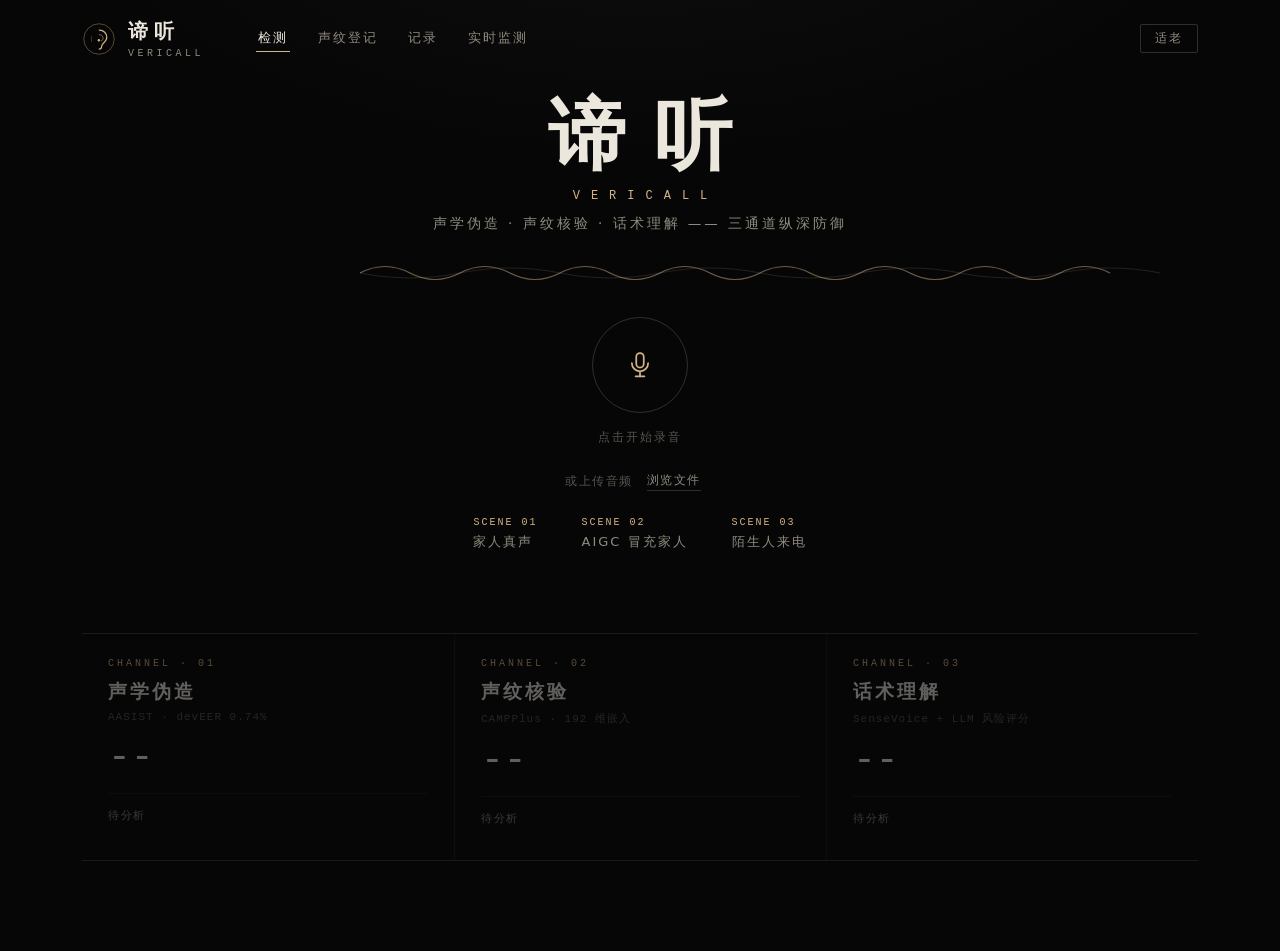
==== web/index.html @ 416a3ff2 "restore: 全量恢复任务书 P0-P3 成果（原 git 对象库损坏，重建基线）" ====
<!DOCTYPE html>
<html lang="zh-CN">
<head>
<meta charset="UTF-8">
<meta name="viewport" content="width=device-width, initial-scale=1.0">
<title>谛听 VeriCall · AIGC 语音鉴真</title>
<style>
:root{
  --bg:#060607; --ink:#ece7dc; --mut:#8f8a7d; --dim:#57544c;
  --gold:#d4b483; --gold2:#e9d3a7;
  --line:rgba(236,231,220,.09); --line2:rgba(236,231,220,.18);
  --ok:#8fb996; --warn:#d4a04a; --bad:#c96a5e;
  --serif:"Songti SC","STSong","Noto Serif SC","Noto Serif CJK SC","SimSun",serif;
  --sans:system-ui,"PingFang SC","Microsoft YaHei",sans-serif;
  --mono:ui-monospace,"Cascadia Code",Consolas,monospace;
}
*{margin:0;padding:0;box-sizing:border-box}
::selection{background:rgba(212,180,131,.25)}
html{scrollbar-width:thin; scrollbar-color:#2a2a28 transparent}
body{background:var(--bg); color:var(--ink); font-family:var(--sans);
  min-height:100vh; -webkit-font-smoothing:antialiased; overflow-x:hidden}
body::before{content:''; position:fixed; inset:0; z-index:-1; pointer-events:none;
  background:radial-gradient(1100px 600px at 50% -20%, rgba(212,180,131,.06), transparent 65%)}

/* ============ 顶栏 ============ */
header{max-width:1180px; margin:0 auto; padding:18px 32px 0;
  display:flex; align-items:center; gap:34px}
.logo{display:flex; align-items:center; gap:12px; cursor:default}
.logo svg{width:34px; height:34px}
.logo .cn{font-family:var(--serif); font-size:20px; letter-spacing:6px; font-weight:600}
.logo .en{font-family:var(--mono); font-size:10px; letter-spacing:3.5px; color:var(--mut); margin-top:3px}
.tabs{display:flex; gap:26px; margin-left:18px}
.tab{font-size:13px; letter-spacing:2px; color:var(--mut); cursor:pointer;
  padding:4px 2px; border-bottom:1px solid transparent; transition:all .25s; user-select:none}
.tab:hover{color:var(--ink)}
.tab.on{color:var(--ink); border-bottom-color:var(--gold)}
.sys{margin-left:auto; display:flex; gap:18px; align-items:center;
  font-family:var(--mono); font-size:11px; color:var(--dim)}
.sys .it{display:flex; align-items:center; gap:6px}
.sys .it b{color:var(--mut); font-weight:500}
.pip{width:5px; height:5px; border-radius:50%; background:var(--dim)}
.pip.ok{background:var(--ok); box-shadow:0 0 6px rgba(143,185,150,.8)}
.pip.warn{background:var(--warn)}

/* ============ 页面通用 ============ */
main{max-width:1180px; margin:0 auto; padding:0 32px 90px}
.page{display:none}
.page.on{display:block}
@keyframes rise{from{opacity:0; transform:translateY(16px)} to{opacity:1; transform:none}}
.rise{animation:rise .8s cubic-bezier(.2,.7,.2,1) both}
.hairline{height:1px; background:var(--line); margin:0}

/* ============ 检测页 · 舞台 ============ */
.hero{text-align:center; padding:38px 0 0}
.hero h1{font-family:var(--serif); font-size:78px; font-weight:600; letter-spacing:28px;
  text-indent:28px; line-height:1; color:var(--ink)}
.hero .en{font-family:var(--mono); font-size:12px; letter-spacing:11px; text-indent:11px;
  color:var(--gold); margin-top:14px}
.hero .tag{font-size:13.5px; letter-spacing:3px; color:var(--mut); margin-top:12px}
.waveline{display:block; margin:22px auto 0; width:min(560px,80%); height:36px; overflow:visible}
.waveline path{fill:none; stroke-width:1.2}
.w1{stroke:rgba(212,180,131,.5); animation:drift 7s linear infinite}
.w2{stroke:rgba(236,231,220,.12); animation:drift 11s linear infinite reverse}
@keyframes drift{to{transform:translateX(-200px)}}

/* 输入舞台 */
.stage{display:flex; flex-direction:column; align-items:center; padding:26px 0 8px}
.orb{width:96px; height:96px; border-radius:50%; cursor:pointer; position:relative;
  border:1px solid var(--line2); background:transparent; display:grid; place-items:center;
  transition:border-color .3s, transform .3s}
.orb:hover{border-color:var(--gold); transform:scale(1.03)}
.orb svg{width:30px; height:30px}
.orb.live{border-color:var(--bad)}
.orb.live::before,.orb.live::after{content:''; position:absolute; inset:-1px; border-radius:50%;
  border:1px solid rgba(201,106,94,.55); animation:ripple 1.8s ease-out infinite}
.orb.live::after{animation-delay:.9s}
@keyframes ripple{from{transform:scale(1); opacity:.9} to{transform:scale(1.75); opacity:0}}
.orb-hint{margin-top:16px; font-size:12px; letter-spacing:2px; color:var(--dim)}
.orb-hint b{color:var(--bad); font-family:var(--mono); font-weight:500}
.or-line{display:flex; align-items:center; gap:14px; margin-top:26px;
  font-size:12px; color:var(--dim); letter-spacing:1.5px}
.or-line label{color:var(--mut); border-bottom:1px solid var(--line2); padding-bottom:1px;
  cursor:pointer; transition:color .2s}
.or-line label:hover{color:var(--gold2)}
.or-line input{display:none}
.demos{display:flex; gap:44px; margin-top:26px}
.demo{background:none; border:none; cursor:pointer; text-align:left; padding:0;
  color:var(--mut); font-family:var(--sans); transition:color .25s}
.demo i{font-family:var(--mono); font-style:normal; font-size:10px; color:var(--gold);
  letter-spacing:2px; display:block; margin-bottom:5px}
.demo span{font-size:13px; letter-spacing:2px}
.demo:hover{color:var(--ink)}
.demo:hover span{border-bottom:1px solid var(--gold)}

/* 分析中状态行 */
.stage-status{margin-top:22px; font-family:var(--mono); font-size:11.5px; letter-spacing:2px;
  color:var(--gold); min-height:18px; opacity:0; transition:opacity .4s}
.stage-status.show{opacity:1}
.stage-status .blink{animation:blink 1.1s steps(2) infinite}
@keyframes blink{50%{opacity:0}}

/* ============ 三通道 ============ */
.channels{display:grid; grid-template-columns:repeat(3,1fr); gap:0; margin-top:34px;
  border-top:1px solid var(--line); border-bottom:1px solid var(--line)}
@media(max-width:880px){.channels{grid-template-columns:1fr}}
.ch{padding:24px 26px 22px; position:relative; opacity:.4; transition:opacity .6s; overflow:hidden}
.ch+.ch{border-left:1px solid var(--line)}
@media(max-width:880px){.ch+.ch{border-left:none; border-top:1px solid var(--line)}}
.ch.done{opacity:1; animation:rise .7s cubic-bezier(.2,.7,.2,1) both}
.ch.pending{opacity:.7}
.ch.pending::after{content:''; position:absolute; left:0; right:0; height:1px;
  background:linear-gradient(90deg,transparent,var(--gold),transparent);
  animation:scan 1.6s ease-in-out infinite}
@keyframes scan{0%{top:0; opacity:0} 15%{opacity:1} 85%{opacity:1} 100%{top:100%; opacity:0}}
.ch .idx{font-family:var(--mono); font-size:10px; letter-spacing:3px; color:var(--gold)}
.ch h3{font-family:var(--serif); font-size:19px; font-weight:600; letter-spacing:3px; margin-top:10px}
.ch .model{font-size:11px; color:var(--dim); letter-spacing:1px; margin-top:6px; font-family:var(--mono)}
.ch .score{font-family:var(--mono); font-size:38px; font-weight:300; margin-top:16px; line-height:1;
  color:var(--ink); font-variant-numeric:tabular-nums}
.ch .score em{font-style:normal; font-size:14px; color:var(--dim); margin-left:4px}
.ch .track{height:1px; background:var(--line); margin-top:16px; position:relative}
.ch .track i{position:absolute; left:0; top:-0.5px; height:2px; width:0; background:var(--gold);
  transition:width 1.2s cubic-bezier(.2,.8,.2,1)}
.ch .foot{display:flex; justify-content:space-between; align-items:baseline; margin-top:14px;
  font-size:11px; letter-spacing:1.5px}
.ch .lab{font-family:var(--mono); color:var(--mut)}
.ch .lab.bad{color:var(--bad)} .ch .lab.good{color:var(--ok)} .ch .lab.mid{color:var(--warn)}
.ch .conf{color:var(--dim); font-family:var(--mono)}
.ch .detail{font-size:12px; color:var(--mut); line-height:1.9; margin-top:12px;
  max-height:0; overflow:hidden; transition:max-height .8s ease}
.ch.done .detail{max-height:150px}

/* ============ 裁决 ============ */
.verdict{display:none; text-align:center; padding:46px 0 16px}
.verdict.show{display:block; animation:rise .9s cubic-bezier(.2,.7,.2,1) both}
.gauge{width:170px; height:170px; margin:0 auto; position:relative}
.gauge svg{transform:rotate(-90deg)}
.gauge .bgc{fill:none; stroke:var(--line); stroke-width:1.5}
.gauge .fgc{fill:none; stroke-width:1.5; stroke-linecap:round;
  transition:stroke-dashoffset 1.6s cubic-bezier(.2,.8,.2,1)}
.gauge .gtxt{position:absolute; inset:0; display:grid; place-items:center}
.gauge .gtxt b{font-family:var(--mono); font-size:30px; font-weight:300; font-variant-numeric:tabular-nums}
.gauge .gtxt span{display:block; font-size:10px; letter-spacing:3px; color:var(--dim); margin-top:6px}
.vword{font-family:var(--serif); font-size:54px; font-weight:600; letter-spacing:18px;
  text-indent:18px; margin-top:30px}
.verdict.allow .vword{color:var(--ok)} .verdict.allow .fgc{stroke:var(--ok)}
.verdict.caution .vword{color:var(--warn)} .verdict.caution .fgc{stroke:var(--warn)}
.verdict.block .vword{color:var(--bad)} .verdict.block .fgc{stroke:var(--bad)}
.vreason{max-width:620px; margin:20px auto 0; font-size:13px; line-height:2; color:var(--mut)}
.vmeta{display:flex; justify-content:center; gap:40px; margin-top:26px;
  font-family:var(--mono); font-size:11px; color:var(--dim); letter-spacing:1px}
.vmeta b{color:var(--mut); font-weight:500; margin-left:6px}

/* ============ 登记页 ============ */
.enroll{display:grid; grid-template-columns:1.2fr 1fr; gap:70px; padding-top:60px}
@media(max-width:880px){.enroll{grid-template-columns:1fr; gap:40px}}
.ptitle{font-family:var(--serif); font-size:30px; font-weight:600; letter-spacing:8px}
.psub{font-size:12.5px; color:var(--mut); letter-spacing:1.5px; margin-top:12px; line-height:2}
.field{margin-top:30px}
.field label{display:block; font-size:11px; letter-spacing:3px; color:var(--dim); margin-bottom:10px}
.field input[type=text]{width:100%; background:transparent; border:none;
  border-bottom:1px solid var(--line2); padding:10px 2px; color:var(--ink); font-size:16px;
  letter-spacing:2px; outline:none; transition:border-color .3s; font-family:var(--sans)}
.field input[type=text]:focus{border-bottom-color:var(--gold)}
.sess{display:flex; gap:0; border:1px solid var(--line); border-radius:2px; overflow:hidden}
.sess button{flex:1; background:none; border:none; padding:12px; color:var(--mut);
  font-size:12.5px; letter-spacing:2px; cursor:pointer; transition:all .25s; font-family:var(--sans)}
.sess button+button{border-left:1px solid var(--line)}
.sess button.on{color:var(--gold2); background:rgba(212,180,131,.06)}
.prompt{font-size:12.5px; color:var(--mut); line-height:2.1; margin-top:18px;
  padding:16px 18px; border-left:1px solid var(--gold); background:rgba(212,180,131,.04)}
.enroll .stage{padding:30px 0 6px}
.orb.sm{width:84px; height:84px}
.orb.sm svg{width:26px; height:26px}
.consent{display:flex; gap:10px; margin-top:28px; font-size:12px; color:var(--mut); line-height:1.9}
.consent input{margin-top:4px; accent-color:var(--gold)}
.btn{margin-top:26px; width:100%; padding:15px; background:transparent; cursor:pointer;
  border:1px solid var(--gold); color:var(--gold2); font-size:13px; letter-spacing:5px;
  font-family:var(--sans); transition:all .3s}
.btn:hover{background:rgba(212,180,131,.08); letter-spacing:6px}
.btn:disabled{opacity:.3; cursor:not-allowed; letter-spacing:5px}
.vlib{margin-top:26px}
.vrow{display:flex; align-items:baseline; gap:16px; padding:16px 2px;
  border-bottom:1px solid var(--line)}
.vrow .nm{font-family:var(--serif); font-size:17px; letter-spacing:3px}
.vrow .ct{font-family:var(--mono); font-size:11px; color:var(--dim)}
.vrow .st{margin-left:auto; font-size:10px; letter-spacing:2px; color:var(--ok)}
.vempty{color:var(--dim); font-size:12.5px; letter-spacing:2px; padding:40px 0; text-align:center}

/* ============ 记录页 ============ */
.hist{padding-top:60px}
.hrow{display:grid; grid-template-columns:150px 1fr 90px 220px 70px; gap:18px;
  align-items:baseline; padding:18px 2px; border-bottom:1px solid var(--line);
  font-size:13px; animation:rise .5s both}
.hrow.head{color:var(--dim); font-size:10.5px; letter-spacing:2.5px; font-family:var(--mono);
  border-bottom-color:var(--line2); animation:none}
.hrow .t{font-family:var(--mono); font-size:11.5px; color:var(--dim)}
.hrow .n{letter-spacing:1px}
.hrow .v{font-size:12px; letter-spacing:3px}
.hrow .v.allow{color:var(--ok)} .hrow .v.caution{color:var(--warn)} .hrow .v.block{color:var(--bad)}
.hrow .s{font-family:var(--mono); font-size:11px; color:var(--mut)}
.hrow .e{font-family:var(--mono); font-size:11px; color:var(--dim); text-align:right}

.toast{position:fixed; bottom:30px; left:50%; transform:translateX(-50%) translateY(16px);
  background:#111110; border:1px solid var(--line2); color:var(--ink); font-size:13px;
  letter-spacing:1.5px; padding:13px 26px; opacity:0; transition:all .35s; z-index:99;
  pointer-events:none}
.toast.show{opacity:1; transform:translateX(-50%) translateY(0)}
.toast.err{border-color:rgba(201,106,94,.6); color:var(--bad)}

/* ============ 实时监测页（P1-2） ============ */
.live-stage{display:flex; flex-direction:column; align-items:center; padding:54px 0 8px}
.orb.green{border-color:var(--ok)}
.orb.yellow{border-color:var(--warn)}
.orb.red{border-color:var(--bad)}
.orb.yellow::before,.orb.yellow::after,.orb.red::before,.orb.red::after{
  content:''; position:absolute; inset:-1px; border-radius:50%; animation:ripple 1.8s ease-out infinite}
.orb.red::before,.orb.red::after{border-color:rgba(201,106,94,.55)}
.orb.yellow::before,.orb.yellow::after{border-color:rgba(212,160,74,.5)}
.live-state{margin-top:18px; font-size:14px; letter-spacing:3px; font-family:var(--mono)}
.live-state.green{color:var(--ok)} .live-state.yellow{color:var(--warn)} .live-state.red{color:var(--bad)}
.live-trans{margin-top:14px; font-size:12px; letter-spacing:1px; color:var(--mut);
  max-width:560px; text-align:center; min-height:18px; line-height:1.8}
.live-tip{margin-top:22px; font-size:11.5px; color:var(--dim); letter-spacing:1px}
.live-tip b{color:var(--gold2); font-family:var(--mono); font-weight:500}
.tl{display:flex; gap:3px; flex-wrap:wrap; margin-top:22px; max-width:680px; justify-content:center}
.tl .b{width:13px; height:32px; border-radius:2px; background:var(--dim); opacity:.45; transition:opacity .3s}
.tl .b.green{background:var(--ok); opacity:1} .tl .b.yellow{background:var(--warn); opacity:1}
.tl .b.red{background:var(--bad); opacity:1}
.tl .b:hover{outline:1px solid var(--gold)}
.alert-card{position:fixed; inset:0; display:none; place-items:center;
  background:rgba(6,6,7,.84); z-index:120}
.alert-card.show{display:grid; animation:rise .5s both}
.alert-box{max-width:440px; text-align:center; padding:42px 36px; border:1px solid rgba(201,106,94,.5);
  background:#0d0c0c}
.alert-box .t{font-family:var(--serif); font-size:30px; letter-spacing:8px; color:var(--bad)}
.alert-box .a{font-size:14px; line-height:2.1; color:var(--ink); margin-top:20px}
.alert-box .r{font-size:12px; color:var(--mut); line-height:1.9; margin-top:16px;
  border-left:1px solid var(--gold); padding-left:14px; text-align:left}
.alert-box .btn{width:auto; padding:13px 40px; margin-top:26px}

/* ============ 适老模式（P2-3 · elder-mode） ============ */
.elder-btn{cursor:pointer; border:1px solid var(--line2); background:none; color:var(--mut);
  font-size:12px; letter-spacing:2px; padding:5px 14px; border-radius:2px; transition:all .25s;
  font-family:var(--sans)}
.elder-btn:hover{color:var(--gold2); border-color:var(--gold)}
body.elder .elder-btn{color:var(--gold2); border-color:var(--gold)}
body.elder .tab{font-size:19px; letter-spacing:3px}
body.elder .hero h1{font-size:64px; letter-spacing:22px}
body.elder .hero .tag{font-size:18px}
body.elder .orb{width:150px; height:150px}
body.elder .orb svg{width:60px; height:60px}
body.elder .orb.sm{width:130px; height:130px}
body.elder .orb-hint{font-size:20px}
body.elder .ch .score{font-size:56px}
body.elder .ch h3{font-size:26px}
body.elder .ch .model{font-size:15px}
body.elder .ch .foot{font-size:17px}
body.elder .ch .detail{font-size:18px; line-height:2}
body.elder .ch.done .detail{max-height:240px}
body.elder .vword{font-size:72px}
body.elder .vreason{font-size:22px; line-height:2.1}
body.elder .vmeta{font-size:17px}
body.elder .gauge{width:220px; height:220px}
body.elder .gauge svg{width:220px; height:220px}
body.elder .gauge .gtxt b{font-size:42px}
body.elder .btn{font-size:20px; padding:20px; letter-spacing:6px}
body.elder .ptitle{font-size:40px}
body.elder .psub{font-size:19px; line-height:2.2}
body.elder .field label{font-size:16px}
body.elder .field input[type=text]{font-size:24px}
body.elder .prompt{font-size:20px; line-height:2.2}
body.elder .sess button{font-size:18px; padding:16px}
body.elder .vrow .nm{font-size:24px}
body.elder .hrow{font-size:18px}
body.elder .toast{font-size:20px}
/* 实时页 · 红黄绿整屏色块（仅适老模式显示） */
.elder-banner{display:none}
body.elder .elder-banner{display:block; margin-top:34px; padding:58px 24px; text-align:center;
  font-family:var(--serif); font-size:56px; font-weight:600; letter-spacing:14px; text-indent:14px;
  border-radius:10px; color:#101010; transition:background .5s, color .5s}
body.elder .elder-banner .sub{display:block; font-size:24px; letter-spacing:4px; text-indent:4px;
  margin-top:16px; font-family:var(--sans); font-weight:400}
body.elder .elder-banner.green{background:#8fb996}
body.elder .elder-banner.yellow{background:#d4a04a}
body.elder .elder-banner.red{background:#c96a5e; color:#fff}
body.elder .tl{display:none}
body.elder .live-trans{font-size:22px}
body.elder .live-state{display:none}
body.elder .live-tip{display:none}
/* 告警卡（适老放大） */
body.elder .alert-box{max-width:680px; padding:56px 48px}
body.elder .alert-box .t{font-size:56px; letter-spacing:12px}
body.elder .alert-box .a{font-size:32px; line-height:2}
body.elder .alert-box .r{font-size:22px; line-height:2}
body.elder .alert-box .btn{font-size:24px; padding:18px 44px}
body.elder #liveAlertReplay{font-size:18px}

/* ============ 子女分享卡片（P2-4） ============ */
.share-modal{position:fixed; inset:0; display:none; place-items:center;
  background:rgba(6,6,7,.92); z-index:130; padding:20px; overflow:auto}
.share-modal.show{display:grid; animation:rise .4s both}
.share-box{max-width:420px; text-align:center}
.share-box img{width:100%; max-height:70vh; object-fit:contain;
  border:1px solid var(--line2); border-radius:4px; background:#0c0b0b}
.share-box .hint{font-size:12px; color:var(--mut); margin-top:14px; letter-spacing:1.5px; line-height:1.9}
.share-box .row{display:flex; gap:14px; justify-content:center; margin-top:16px}
.share-box .btn{width:auto; padding:13px 30px; margin-top:0}
body.elder .share-box{max-width:520px}
body.elder .share-box .btn{font-size:22px; padding:16px 36px}
</style>
</head>
<body>

<header>
  <div class="logo">
    <svg viewBox="0 0 48 48" fill="none">
      <circle cx="24" cy="24" r="21.5" stroke="#d4b483" stroke-width="1" opacity=".55"/>
      <path d="M24.5 11.5c6.2 0 10.5 4.6 10.5 10.2 0 4.1-2.5 6.3-4.8 8.2-1.6 1.4-2.3 2.9-2.5 4.8-.2 2.2-1.3 3.5-3.4 3.5"
            stroke="#d4b483" stroke-width="1.7" stroke-linecap="round"/>
      <path d="M24.5 17.8c3 0 5.2 2.3 5.2 5.1 0 2-1.2 3.1-2.4 4"
            stroke="#d4b483" stroke-width="1.2" stroke-linecap="round" opacity=".7"/>
      <circle cx="23.8" cy="25.8" r="1.7" fill="#d4b483"/>
      <path d="M13.5 20.5a11 11 0 0 0 0 7" stroke="#d4b483" stroke-width="1" stroke-linecap="round" opacity=".4"/>
    </svg>
    <div>
      <div class="cn">谛听</div>
      <div class="en">VERICALL</div>
    </div>
  </div>
  <nav class="tabs">
    <div class="tab on" data-p="detect">检测</div>
    <div class="tab" data-p="enroll">声纹登记</div>
    <div class="tab" data-p="history">记录</div>
    <div class="tab" data-p="live">实时监测</div>
  </nav>
  <div class="sys" id="sys"></div>
  <button class="elder-btn" id="elderBtn" title="适老模式：大字 · 红黄绿整屏色块 · 语音播报">适老</button>
</header>

<main>

<!-- ================= 检测 ================= -->
<section class="page on" id="p-detect">
  <div class="hero">
    <h1 class="rise">谛听</h1>
    <div class="en rise" style="animation-delay:.15s">VERICALL</div>
    <p class="tag rise" style="animation-delay:.3s">声学伪造 · 声纹核验 · 话术理解 —— 三通道纵深防御</p>
    <svg class="waveline rise" style="animation-delay:.45s" viewBox="0 0 560 44" preserveAspectRatio="none">
      <path class="w1" d="M0 22 Q25 6 50 22 T100 22 T150 22 T200 22 T250 22 T300 22 T350 22 T400 22 T450 22 T500 22 T550 22 T600 22 T650 22 T700 22 T750 22"/>
      <path class="w2" d="M0 22 Q50 34 100 22 T200 22 T300 22 T400 22 T500 22 T600 22 T700 22 T800 22"/>
    </svg>
  </div>

  <div class="stage rise" style="animation-delay:.55s">
    <button class="orb" id="recBtn" title="录音">
      <svg viewBox="0 0 24 24" fill="none" stroke="#d4b483" stroke-width="1.4" stroke-linecap="round">
        <rect x="9" y="2.5" width="6" height="11.5" rx="3"/><path d="M5.5 10.5a6.5 6.5 0 0 0 13 0M12 17v4M8.5 21h7"/>
      </svg>
    </button>
    <div class="orb-hint" id="recHint">点击开始录音</div>
    <div class="or-line">或上传音频
      <label>浏览文件<input type="file" id="fileIn" accept=".wav,.flac,.mp3"></label>
      <span id="fileName" style="letter-spacing:0"></span>
    </div>
    <div class="demos">
      <button class="demo" data-demo="A"><i>SCENE 01</i><span>家人真声</span></button>
      <button class="demo" data-demo="B"><i>SCENE 02</i><span>AIGC 冒充家人</span></button>
      <button class="demo" data-demo="C"><i>SCENE 03</i><span>陌生人来电</span></button>
    </div>
    <div class="stage-status" id="stageStatus"><span id="stageTxt"></span><span class="blink">▌</span></div>
  </div>

  <div class="channels rise" style="animation-delay:.7s">
    <div class="ch" id="ch-acoustic">
      <div class="idx">CHANNEL · 01</div>
      <h3>声学伪造</h3>
      <div class="model">AASIST · devEER 0.74%</div>
      <div class="score" id="sc-acoustic">--</div>
      <div class="track"><i id="bar-acoustic"></i></div>
      <div class="foot"><span class="lab" id="la-acoustic">待分析</span><span class="conf" id="cf-acoustic"></span></div>
      <div class="detail" id="de-acoustic"></div>
    </div>
    <div class="ch" id="ch-voiceprint">
      <div class="idx">CHANNEL · 02</div>
      <h3>声纹核验</h3>
      <div class="model">CAMPPlus · 192 维嵌入</div>
      <div class="score" id="sc-voiceprint">--</div>
      <div class="track"><i id="bar-voiceprint"></i></div>
      <div class="foot"><span class="lab" id="la-voiceprint">待分析</span><span class="conf" id="cf-voiceprint"></span></div>
      <div class="detail" id="de-voiceprint"></div>
    </div>
    <div class="ch" id="ch-semantic">
      <div class="idx">CHANNEL · 03</div>
      <h3>话术理解</h3>
      <div class="model">SenseVoice + LLM 风险评分</div>
      <div class="score" id="sc-semantic">--</div>
      <div class="track"><i id="bar-semantic"></i></div>
      <div class="foot"><span class="lab" id="la-semantic">待分析</span><span class="conf" id="cf-semantic"></span></div>
      <div class="detail" id="de-semantic"></div>
    </div>
  </div>

  <div class="verdict" id="verdict">
    <div class="gauge">
      <svg width="170" height="170" viewBox="0 0 170 170">
        <circle class="bgc" cx="85" cy="85" r="70"/>
        <circle class="fgc" id="gaugeFg" cx="85" cy="85" r="70"
                stroke-dasharray="439.8" stroke-dashoffset="439.8"/>
      </svg>
      <div class="gtxt"><div><b id="gScore">--</b><span>可疑度</span></div></div>
    </div>
    <div class="vword" id="vWord">--</div>
    <div class="vreason" id="vReason"></div>
    <div class="vmeta">
      <span>整体置信度<b id="vConf">--</b></span>
      <span>分析耗时<b id="vTime">--</b></span>
    </div>
    <button class="btn" id="shareFromVerdict" style="width:auto;padding:13px 40px;margin-top:30px;display:none">生成子女提醒卡</button>
  </div>
</section>

<!-- ================= 登记 ================= -->
<section class="page" id="p-enroll">
  <div class="enroll">
    <div class="rise">
      <div class="ptitle">声纹登记</div>
      <p class="psub">登记家人声纹后，通道②即可核验来电者是否为本人。<br>建议三种场景各录一段，每段 30 秒以上。</p>
      <div class="field"><label>家人称谓</label>
        <input type="text" id="enName" placeholder="妈妈 / 爸爸 / 女儿 …"></div>
      <div class="field"><label>采集场景</label>
        <div class="sess" id="sessRow">
          <button class="on" data-s="putonghua">普通话朗读</button>
          <button data-s="fangyan">方言自由说</button>
          <button data-s="readback">数字复述</button>
        </div></div>
      <div class="prompt" id="promptBox"></div>
      <div class="stage">
        <button class="orb sm" id="enRecBtn">
          <svg viewBox="0 0 24 24" fill="none" stroke="#d4b483" stroke-width="1.4" stroke-linecap="round">
            <rect x="9" y="2.5" width="6" height="11.5" rx="3"/><path d="M5.5 10.5a6.5 6.5 0 0 0 13 0M12 17v4M8.5 21h7"/>
          </svg>
        </button>
        <div class="orb-hint" id="enRecHint">点击录音</div>
        <div class="or-line">或
          <label>上传录音<input type="file" id="enFileIn" accept=".wav,.flac"></label>
          <span id="enFileName" style="letter-spacing:0"></span>
        </div>
      </div>
      <div class="consent">
        <input type="checkbox" id="consent">
        <span>本人（或已获家人授权）同意将录音用于谛听 VeriCall 项目的声纹特征提取与竞赛演示，数据仅保存在本机，不用于其他用途。</span>
      </div>
      <button class="btn" id="enSubmit" disabled>登记声纹</button>
    </div>
    <div class="rise" style="animation-delay:.2s">
      <div class="ptitle" style="font-size:22px">声纹库</div>
      <p class="psub" id="voiceSub">已登记 0 位</p>
      <div class="vlib" id="voiceList"><div class="vempty">暂无登记</div></div>
    </div>
  </div>
</section>

<!-- ================= 记录 ================= -->
<section class="page" id="p-history">
  <div class="hist rise">
    <div class="ptitle">检测记录</div>
    <p class="psub">每次分析自动留档 · 最新 50 条</p>
    <div style="margin-top:34px" id="histList"></div>
  </div>
</section>

<!-- ================= 实时监测 ================= -->
<section class="page" id="p-live">
  <div class="live-stage rise">
    <button class="orb green" id="liveOrb" title="实时状态">
      <svg viewBox="0 0 24 24" fill="none" stroke="#d4b483" stroke-width="1.4" stroke-linecap="round">
        <rect x="9" y="2.5" width="6" height="11.5" rx="3"/><path d="M5.5 10.5a6.5 6.5 0 0 0 13 0M12 17v4M8.5 21h7"/>
      </svg>
    </button>
    <div class="live-state green" id="liveState">监听未开始</div>
    <div class="elder-banner green" id="elderBanner">通话正常<span class="sub">放心聊</span></div>
    <button class="btn" id="liveBtn" style="width:auto;padding:13px 46px;margin-top:24px">开始监听</button>
    <div class="live-trans" id="liveTrans"></div>
    <div class="tl" id="liveTimeline"></div>
    <div class="live-tip">边说边判 · 端到端延迟 ≤2s/窗 · 断线自动回退「上传检测」模式</div>
  </div>
</section>

</main>
<div class="toast" id="toast"></div>

<div class="alert-card" id="liveAlert">
  <div class="alert-box">
    <div class="t">请先核实</div>
    <div class="a" id="liveAlertA">这个电话的声音有些不对劲，建议先挂断，拨打家人平时的号码确认一下。</div>
    <div class="r" id="liveAlertR"></div>
    <div style="display:flex;gap:14px;justify-content:center;margin-top:26px">
      <button class="btn" id="liveAlertClose" style="margin-top:0">我知道了</button>
      <button class="btn" id="liveAlertShare" style="margin-top:0">发给子女</button>
    </div>
    <div id="liveAlertReplay" style="margin-top:16px;font-size:12px;color:var(--dim);cursor:pointer;letter-spacing:2px">🔊 重播提醒</div>
  </div>
</div>

<div class="share-modal" id="shareModal">
  <div class="share-box">
    <img id="shareImg" alt="谛听拦截提醒卡">
    <div class="hint">长按图片保存转发给子女 · 或点击下方按钮保存</div>
    <div class="row">
      <button class="btn" id="shareDownload">保存图片</button>
      <button class="btn" id="shareClose">关闭</button>
    </div>
  </div>
</div>

<script src="/copy.js"></script>
<script>
const $=id=>document.getElementById(id);
const PROMPTS={
  putonghua:"请朗读：妈，是我。我在外面出了点事，急需五万块钱周转，先别告诉我爸。银行卡号是 6222 开头。妈你听出来是我了吧？——覆盖称谓 / 金额 / 紧迫话术的诈骗高频模式。",
  fangyan:"请用方言自然聊天 1 分钟以上（讲讲今天做了什么即可，无需朗读）。",
  readback:"请复述屏幕上的随机数字：58 302 1174 90（用于声纹确认测试）。"
};
const VTXT={allow:"放行",caution:"警惕",block:"拦截"};
let curSess="putonghua", enRec=null;

/* ---------- 适老模式 + 语音播报（P2-3） ---------- */
/* copy.js 兜底（file:// 直开或静态服务缺失时仍可用） */
const COPY=window.VERICALL_COPY||{
  states:{green:{word:"通话正常",short:"放心聊",advise:"通话正常，放心聊。"},
    yellow:{word:"话术可疑",short:"多留个心眼",advise:"这通电话提到转账，请多留个心眼，和家里人商量一下再决定。"},
    red:{word:"请先核实",short:"先挂断，回拨确认",advise:"这个电话的声音有些不对劲，建议先挂断，拨打家人平时的号码确认一下。"}},
  card:{title:"谛听拦截提醒",subtitle:"AI 拟声电话诈骗 · 三通道联合判定",action:"建议这样做",
    footer:"谛听 VeriCall",hint:"长按保存图片，转发给子女"},
  advise:function(s,f){return (this.states[s]||this.states.green).advise.replace("{family}",f||"家人")},
  speak:function(s,f){return this.advise(s,f)}
};
let elderOn=localStorage.getItem("vericall_elder")==="1";
let voiceOn=localStorage.getItem("vericall_voice")!=="0";
let voiceNames=[], lastLiveWin=null, lastRec=null, lastYSpk=0;
function speak(text){
  if(!voiceOn||!window.speechSynthesis||!text) return;
  try{
    speechSynthesis.cancel();
    const u=new SpeechSynthesisUtterance(text);
    u.lang="zh-CN"; u.rate=elderOn?0.85:0.95; u.pitch=1; u.volume=1;
    speechSynthesis.speak(u);
  }catch(_){}
}
function applyElder(){
  document.body.classList.toggle("elder",elderOn);
  $("elderBtn").textContent=elderOn?"适老 · 开":"适老";
}
$("elderBtn").onclick=()=>{
  elderOn=!elderOn; localStorage.setItem("vericall_elder",elderOn?"1":"0");
  applyElder();
  if(elderOn) speak("适老模式已开启。字体会变大，遇到可疑电话我会念给您听。");
};
applyElder();

/* ---------- 状态栏 ---------- */
async function loadStatus(){
  try{
    const s=await(await fetch("/api/status")).json();
    const eer=s.aasist_dev_eer!=null?s.aasist_dev_eer.toFixed(2)+"%":"--";
    $("sys").innerHTML=
      `<span class="it"><span class="pip ok"></span>AASIST <b>${eer}</b></span>
       <span class="it"><span class="pip ${s.voices.length?"ok":"warn"}"></span>声纹 <b>${s.voices.length}</b></span>
       <span class="it"><span class="pip ${s.ollama?"ok":"warn"}"></span>OLLAMA <b>${s.ollama?"ON":"OFF"}</b></span>`;
    renderVoices(s.voices);
  }catch(e){}
}
function renderVoices(vs){
  voiceNames=vs.map(v=>v.name);
  $("voiceSub").textContent=`已登记 ${vs.length} 位`;
  $("voiceList").innerHTML=vs.length?vs.map(v=>
    `<div class="vrow"><span class="nm">${v.name}</span>
     <span class="ct">${v.samples} SAMPLES</span><span class="st">已登记</span></div>`).join("")
    :'<div class="vempty">暂无登记</div>';
}

/* ---------- 页签 ---------- */
document.querySelectorAll(".tab").forEach(t=>t.onclick=()=>{
  document.querySelectorAll(".tab").forEach(x=>x.classList.remove("on"));
  document.querySelectorAll(".page").forEach(x=>x.classList.remove("on"));
  t.classList.add("on"); $("p-"+t.dataset.p).classList.add("on");
  if(t.dataset.p==="history") loadHistory();
});

/* ---------- WAV 录音器 ---------- */
function makeRecorder(btnId,hintId,onDone){
  const btn=$(btnId),hint=$(hintId);
  let ac,proc,src,chunks=[],recording=false,t0;
  function encodeWav(samples,sr){
    const len=samples.length, buf=new ArrayBuffer(44+len*2), v=new DataView(buf);
    const ws=(o,s)=>{for(let i=0;i<s.length;i++)v.setUint8(o+i,s.charCodeAt(i))};
    ws(0,"RIFF");v.setUint32(4,36+len*2,true);ws(8,"WAVEfmt ");v.setUint32(16,16,true);
    v.setUint16(20,1,true);v.setUint16(22,1,true);v.setUint32(24,sr,true);
    v.setUint32(28,sr*2,true);v.setUint16(32,2,true);v.setUint16(34,16,true);
    ws(36,"data");v.setUint32(40,len*2,true);
    for(let i=0;i<len;i++){let s=Math.max(-1,Math.min(1,samples[i]));
      v.setInt16(44+i*2,s<0?s*0x8000:s*0x7FFF,true)}
    return new Blob([buf],{type:"audio/wav"});
  }
  btn.onclick=async()=>{
    if(recording){
      recording=false; proc.disconnect(); src.disconnect(); btn.classList.remove("live");
      const dur=(Date.now()-t0)/1000;
      const total=chunks.reduce((a,c)=>a+c.length,0), all=new Float32Array(total);
      let off=0; chunks.forEach(c=>{all.set(c,off);off+=c.length}); chunks=[];
      const blob=encodeWav(all,16000);
      hint.textContent=`已录 ${dur.toFixed(1)} 秒 · 点击重新录制`;
      onDone(blob,dur); ac.close(); return;
    }
    try{
      const stream=await navigator.mediaDevices.getUserMedia({audio:{channelCount:1}});
      ac=new (window.AudioContext||window.webkitAudioContext)({sampleRate:16000});
      src=ac.createMediaStreamSource(stream);
      proc=ac.createScriptProcessor(4096,1,1);
      src.connect(proc); proc.connect(ac.destination);
      proc.onaudioprocess=e=>{if(recording)chunks.push(new Float32Array(e.inputBuffer.getChannelData(0)))};
      recording=true; t0=Date.now(); btn.classList.add("live");
      hint.innerHTML="录音中 <b id='"+btnId+"T'></b> · 再次点击停止";
      const tick=()=>{const el=$(btnId+"T"); if(el&&recording){el.textContent=((Date.now()-t0)/1000).toFixed(1)+"s"; setTimeout(tick,200)}};
      tick();
    }catch(e){toast("无法访问麦克风："+e.message,true)}
  };
}
makeRecorder("recBtn","recHint",(b)=>{analyzeFile(b,"record_"+Date.now()+".wav")});
makeRecorder("enRecBtn","enRecHint",(b)=>{enRec={blob:b,name:"enroll_"+Date.now()+".wav"};checkEnroll()});

/* ---------- 上传 ---------- */
$("fileIn").onchange=()=>{const f=$("fileIn").files[0]; if(f){$("fileName").textContent=f.name; analyzeFile(f,f.name)}};
$("enFileIn").onchange=()=>{const f=$("enFileIn").files[0]; if(f){$("enFileName").textContent=f.name; enRec={blob:f,name:f.name}; checkEnroll()}};

/* ---------- demo ---------- */
document.querySelectorAll(".demo").forEach(c=>c.onclick=()=>{
  const fd=new FormData(); fd.append("demo",c.dataset.demo); runAnalyze(fd);
});

/* ---------- 分析 ---------- */
const STAGES=["CH.01 ACOUSTIC · 声学伪造检测","CH.02 VOICEPRINT · 声纹比对","CH.03 SEMANTIC · 话术理解","FUSION · 融合裁决"];
let progTimer=null;
function analyzeFile(blob,name){
  const fd=new FormData(); fd.append("file",blob,name); runAnalyze(fd);
}
async function runAnalyze(fd){
  resetChannels(); $("verdict").className="verdict";
  const ss=$("stageStatus"); ss.classList.add("show");
  let si=0; $("stageTxt").textContent=STAGES[0];
  progTimer=setInterval(()=>{si=Math.min(si+1,STAGES.length-1); $("stageTxt").textContent=STAGES[si]},6500);
  const chans=["acoustic","voiceprint","semantic"];
  chans.forEach((k,i)=>setTimeout(()=>$("ch-"+k).classList.add("pending"), i*300));
  try{
    const r=await fetch("/api/analyze",{method:"POST",body:fd});
    const data=await r.json();
    clearInterval(progTimer); ss.classList.remove("show");
    chans.forEach(k=>$("ch-"+k).classList.remove("pending"));
    if(data.error){toast(data.message||("分析失败: "+data.error),true);return}
    revealResult(data);
  }catch(e){
    clearInterval(progTimer); ss.classList.remove("show");
    chans.forEach(k=>$("ch-"+k).classList.remove("pending"));
    toast("请求失败: "+e.message,true);
  }
}
function resetChannels(){
  $("shareFromVerdict").style.display="none";
  ["acoustic","voiceprint","semantic"].forEach(k=>{
    $("ch-"+k).classList.remove("done");
    $("la-"+k).className="lab"; $("la-"+k).textContent="分析中";
    $("bar-"+k).style.width="0"; $("sc-"+k).innerHTML="--";
    $("de-"+k).textContent=""; $("cf-"+k).textContent="";
  });
}
function revealResult(rec){
  lastRec=rec;
  rec.channels.forEach((c,i)=>{
    setTimeout(()=>{
      const k=c.name, card=$("ch-"+k);
      card.classList.add("done");
      const bad=c.score>=0.6, mid=c.score>=0.35&&!bad;
      const lab=$("la-"+k); lab.textContent=c.label;
      lab.className="lab "+(bad?"bad":mid?"mid":"good");
      $("bar-"+k).style.width=Math.round(c.score*100)+"%";
      $("bar-"+k).style.background=bad?"var(--bad)":mid?"var(--warn)":"var(--gold)";
      const sc=$("sc-"+k);
      sc.innerHTML=c.score.toFixed(2)+"<em>/1.0</em>";
      sc.style.color=bad?"var(--bad)":mid?"var(--warn)":"var(--ink)";
      $("cf-"+k).textContent="CONF "+c.confidence;
      $("de-"+k).textContent=c.detail;
    }, i*500);
  });
  setTimeout(()=>{
    const v=$("verdict");
    v.className="verdict show "+rec.final;
    $("vWord").textContent=VTXT[rec.final]||rec.final;
    $("vReason").textContent=rec.rationale;
    $("gScore").textContent=rec.score.toFixed(2);
    $("vConf").textContent=rec.confidence.toFixed(2);
    $("vTime").textContent=(rec.elapsed_s??"--")+"s";
    requestAnimationFrame(()=>{
      $("gaugeFg").style.strokeDashoffset=439.8*(1-rec.score);
    });
    if(rec.final!=="allow") $("shareFromVerdict").style.display="inline-block";
    if(elderOn) speak(COPY.speak(rec.final==="block"?"red":rec.final==="caution"?"yellow":"green",voiceNames[0]));
    v.scrollIntoView({behavior:"smooth",block:"center"});
  }, rec.channels.length*500+300);
}

/* ---------- 登记 ---------- */
document.querySelectorAll("#sessRow button").forEach(b=>b.onclick=e=>{
  e.preventDefault();
  document.querySelectorAll("#sessRow button").forEach(x=>x.classList.remove("on"));
  b.classList.add("on"); curSess=b.dataset.s; $("promptBox").textContent=PROMPTS[curSess];
});
$("promptBox").textContent=PROMPTS.putonghua;
$("consent").onchange=checkEnroll; $("enName").oninput=checkEnroll;
function checkEnroll(){
  $("enSubmit").disabled=!($("consent").checked&&$("enName").value.trim()&&enRec);
}
$("enSubmit").onclick=async()=>{
  const fd=new FormData();
  fd.append("name",$("enName").value.trim());
  fd.append("session",curSess);
  fd.append("file",enRec.blob,enRec.name);
  $("enSubmit").disabled=true; $("enSubmit").textContent="声纹特征提取中 …";
  try{
    const r=await fetch("/api/enroll",{method:"POST",body:fd});
    const d=await r.json();
    if(d.error) toast(d.message||"登记失败",true);
    else{toast(`「${d.name}」声纹登记成功`); enRec=null; $("enName").value=""; $("consent").checked=false; loadStatus()}
  }catch(e){toast("请求失败: "+e.message,true)}
  $("enSubmit").textContent="登记声纹"; checkEnroll();
};

/* ---------- 历史 ---------- */
async function loadHistory(){
  try{
    const d=await(await fetch("/api/history")).json();
    const rs=d.records||[];
    $("histList").innerHTML=
      `<div class="hrow head"><span>时间</span><span>音频 / 场景</span><span>裁决</span><span>通道分数 A·V·S</span><span style="text-align:right">耗时</span></div>`+
      (rs.length?rs.map((r,i)=>{
        const ch=(r.channels||[]).map(c=>c.score).join(" · ");
        return `<div class="hrow" style="animation-delay:${i*0.04}s">
          <span class="t">${(r.time||"").slice(5)}</span>
          <span class="n">${r.name||"--"}</span>
          <span class="v ${r.final}">${VTXT[r.final]||r.final}</span>
          <span class="s">${ch} ｜ Σ ${r.score}</span>
          <span class="e">${r.elapsed_s}s</span></div>`;
      }).join(""):'<div class="vempty">暂无记录</div>');
  }catch(e){}
}

/* ---------- toast ---------- */
let toastT=null;
function toast(msg,err){
  const t=$("toast"); t.textContent=msg; t.className="toast show"+(err?" err":"");
  clearTimeout(toastT); toastT=setTimeout(()=>t.classList.remove("show"),3200);
}

/* ---------- 实时监测（P1-2 · /ws/stream） ---------- */
const LIVE_STATE={GREEN:"green",YELLOW:"yellow",RED:"red"};
const LIVE_TXT={GREEN:"通话正常",YELLOW:"话术可疑 · 留意",RED:"疑似诈骗 · 建议核实"};
function liveClass(s){return LIVE_STATE[s]||"green"}
function setLive(s){
  const c=liveClass(s);
  $("liveOrb").className="orb live "+c;
  $("liveState").className="live-state "+c;
  $("liveState").textContent=LIVE_TXT[s]||"监听中";
  const bn=$("elderBanner");
  if(bn){
    const st=COPY.states[c]||COPY.states.green;
    bn.className="elder-banner "+c;
    bn.innerHTML=st.word+"<span class='sub'>"+(st.short||"")+"</span>";
  }
}
let liveWs=null, liveAC=null, liveProc=null, liveSrc=null;
$("liveBtn").onclick=()=>{
  if(liveWs){ liveWs.close(); return; }
  try{
    liveWs=new WebSocket(`ws://${location.host}/ws/stream`);
    liveWs.onopen=()=>{ $("liveBtn").textContent="停止监听"; startLiveMic(); toast("已连接流式接口"); setLive("GREEN"); $("liveTimeline").innerHTML="" };
    liveWs.onmessage=e=>{ try{ handleLive(JSON.parse(e.data)) }catch(_){} };
    liveWs.onclose=()=>{ liveWs=null; stopLiveMic(); $("liveBtn").textContent="开始监听";
      $("liveState").textContent="已断开（可回退上传检测）"; };
    liveWs.onerror=()=>{ toast("流式接口不可用，请回退到上传检测模式",true) };
  }catch(e){ toast("无法建立连接: "+e.message,true) }
};
function handleLive(ev){
  if(ev.type==="window"){
    lastLiveWin=ev;
    const b=document.createElement("div");
    b.className="b "+liveClass(ev.state);
    b.title=`t=${ev.t_rel}s 融合=${ev.fused} ${ev.state}`;
    $("liveTimeline").appendChild(b);
    if(ev.channels&&ev.channels.semantic&&ev.channels.semantic.transcript)
      $("liveTrans").textContent=ev.channels.semantic.transcript;
    setLive(ev.state);
    if(elderOn&&ev.state==="YELLOW"&&Date.now()-lastYSpk>20000){
      lastYSpk=Date.now(); speak(COPY.speak("yellow",voiceNames[0]));
    }
  }else if(ev.type==="alert"){
    $("liveAlertR").textContent=ev.rationale||"";
    const adv=ev.advice||COPY.speak("red",voiceNames[0]);
    $("liveAlertA").textContent=adv;
    $("liveAlert").classList.add("show");
    if(elderOn) speak(adv);
  }
}
$("liveAlertClose").onclick=()=>$("liveAlert").classList.remove("show");
$("liveAlertReplay").onclick=()=>speak($("liveAlertA").textContent);
$("liveAlertShare").onclick=()=>{
  const w=lastLiveWin||{};
  const chans=w.channels?Object.entries(w.channels).map(([k,v])=>({name:k,score:v.score,label:v.label})):[];
  openShare(makeShareCard({final:"red",fused:w.fused,channels:chans,
    advice:$("liveAlertA").textContent,rationale:$("liveAlertR").textContent,source:"实时通话"}));
};

/* ---------- 子女分享卡片（P2-4 · canvas 生成） ---------- */
const CHAN_CN={acoustic:"声学伪造",voiceprint:"声纹核验",semantic:"话术理解"};
function wrapText(ctx,text,x,y,maxW,lineH){
  const chars=String(text||"").split(""); let line="",yy=y;
  for(const ch of chars){
    if(ctx.measureText(line+ch).width>maxW){ctx.fillText(line,x,yy);line=ch;yy+=lineH}
    else line+=ch;
  }
  if(line)ctx.fillText(line,x,yy);
  return yy+lineH;
}
function makeShareCard(o){
  const W=800,H=1140,cv=document.createElement("canvas");
  cv.width=W; cv.height=H; const x=cv.getContext("2d");
  x.fillStyle="#0c0b0b"; x.fillRect(0,0,W,H);
  x.strokeStyle="#d4b483"; x.lineWidth=2; x.strokeRect(26,26,W-52,H-52);
  const cx=W/2, serif="'Songti SC','STSong','SimSun',serif",
        sans="'PingFang SC','Microsoft YaHei',sans-serif";
  /* 谛听 logo（圆 + 耳形弧线 + 听珠） */
  x.strokeStyle="#d4b483"; x.lineWidth=3;
  x.beginPath(); x.arc(cx,112,44,0,Math.PI*2); x.stroke();
  x.lineWidth=4; x.beginPath(); x.arc(cx+4,112,22,Math.PI*0.25,Math.PI*1.55); x.stroke();
  x.fillStyle="#d4b483"; x.beginPath(); x.arc(cx,112,6,0,Math.PI*2); x.fill();
  /* 标题区 */
  x.textAlign="center";
  x.font="600 46px "+serif; x.fillStyle="#d4b483";
  x.fillText(COPY.card.title||"谛听拦截提醒",cx,206);
  x.font="20px "+sans; x.fillStyle="#8f8a7d";
  x.fillText(COPY.card.subtitle||"",cx,246);
  const t=new Date(), pad=n=>String(n).padStart(2,"0");
  x.font="20px monospace"; x.fillStyle="#57544c";
  x.fillText("来电时间 "+t.getFullYear()+"-"+pad(t.getMonth()+1)+"-"+pad(t.getDate())
    +" "+pad(t.getHours())+":"+pad(t.getMinutes())+(o.source?" · "+o.source:""),cx,288);
  /* 裁决大字 */
  const vmap={block:["请先核实","#c96a5e"],red:["请先核实","#c96a5e"],
    caution:["话术可疑","#d4a04a"],yellow:["话术可疑","#d4a04a"],
    allow:["通话正常","#8fb996"],green:["通话正常","#8fb996"]};
  const [vw,vc]=vmap[o.final]||vmap.red;
  x.font="600 88px "+serif; x.fillStyle=vc; x.fillText(vw,cx,402);
  x.font="24px monospace"; x.fillStyle="#8f8a7d";
  x.fillText("融合可疑度 "+(typeof o.fused==="number"?o.fused.toFixed(2):"--"),cx,446);
  /* 三通道证据 */
  x.textAlign="left"; let y=508;
  (o.channels||[]).forEach(c=>{
    const sc=typeof c.score==="number"?c.score:0;
    const cc=sc>=0.6?"#c96a5e":sc>=0.35?"#d4a04a":"#8fb996";
    x.font="22px "+sans; x.fillStyle="#8f8a7d";
    x.fillText(CHAN_CN[c.name]||c.name,90,y);
    x.font="24px monospace"; x.fillStyle=cc; x.fillText(sc.toFixed(2),300,y);
    x.font="20px "+sans; x.fillStyle="#57544c"; x.fillText(c.label||"",392,y);
    x.fillStyle="rgba(236,231,220,.1)"; x.fillRect(90,y+14,560,4);
    x.fillStyle=cc; x.fillRect(90,y+14,560*Math.min(1,Math.max(0,sc)),4);
    y+=74;
  });
  /* 建议话术框 */
  y+=8;
  x.strokeStyle="rgba(212,180,131,.5)"; x.lineWidth=1.5;
  x.strokeRect(80,y,640,192);
  x.font="600 24px "+sans; x.fillStyle="#d4b483";
  x.fillText(COPY.card.action||"建议这样做",108,y+44);
  x.font="26px "+sans; x.fillStyle="#ece7dc";
  let ey=wrapText(x,o.advice||"",108,y+86,584,40);
  if(o.rationale){
    x.font="18px "+sans; x.fillStyle="#57544c";
    wrapText(x,"判定依据："+o.rationale,108,Math.max(ey+8,y+150),584,26);
  }
  /* 页脚 */
  x.textAlign="center"; x.font="19px "+sans; x.fillStyle="#57544c";
  x.fillText(COPY.card.footer||"谛听 VeriCall",cx,H-70);
  x.fillText(COPY.card.hint||"",cx,H-38);
  return cv.toDataURL("image/png");
}
function openShare(dataUrl){
  $("shareImg").src=dataUrl;
  $("shareModal").classList.add("show");
}
$("shareClose").onclick=()=>$("shareModal").classList.remove("show");
$("shareModal").onclick=e=>{if(e.target===$("shareModal"))$("shareModal").classList.remove("show")};
$("shareDownload").onclick=()=>{
  const a=document.createElement("a"), t=new Date(), pad=n=>String(n).padStart(2,"0");
  a.href=$("shareImg").src;
  a.download="谛听拦截提醒_"+t.getFullYear()+pad(t.getMonth()+1)+pad(t.getDate())+"_"+pad(t.getHours())+pad(t.getMinutes())+".png";
  a.click();
};
$("shareFromVerdict").onclick=()=>{
  const r=lastRec||{};
  const st=r.final==="caution"?"yellow":"red";
  openShare(makeShareCard({final:r.final||"block",fused:r.score,
    channels:(r.channels||[]).map(c=>({name:c.name,score:c.score,label:c.label})),
    advice:COPY.advise(st,voiceNames[0]),rationale:r.rationale,source:"上传检测"}));
};
function startLiveMic(){
  navigator.mediaDevices.getUserMedia({audio:{channelCount:1}}).then(stream=>{
    liveAC=new (window.AudioContext||window.webkitAudioContext)({sampleRate:16000});
    liveSrc=liveAC.createMediaStreamSource(stream);
    liveProc=liveAC.createScriptProcessor(4096,1,1);
    liveSrc.connect(liveProc); liveProc.connect(liveAC.destination);
    liveProc.onaudioprocess=e=>{
      if(!liveWs||liveWs.readyState!==1) return;
      const ch=e.inputBuffer.getChannelData(0), buf=new ArrayBuffer(ch.length*2), v=new DataView(buf);
      for(let i=0;i<ch.length;i++){let s=Math.max(-1,Math.min(1,ch[i]));v.setInt16(i*2,s<0?s*0x8000:s*0x7FFF,true)}
      liveWs.send(buf);
    };
  }).catch(e=>toast("麦克风不可用: "+e.message,true));
}
function stopLiveMic(){ try{ if(liveProc)liveProc.disconnect(); if(liveSrc)liveSrc.disconnect(); if(liveAC)liveAC.close() }catch(_){} }

loadStatus(); setInterval(loadStatus,15000);
</script>
</body>
</html>
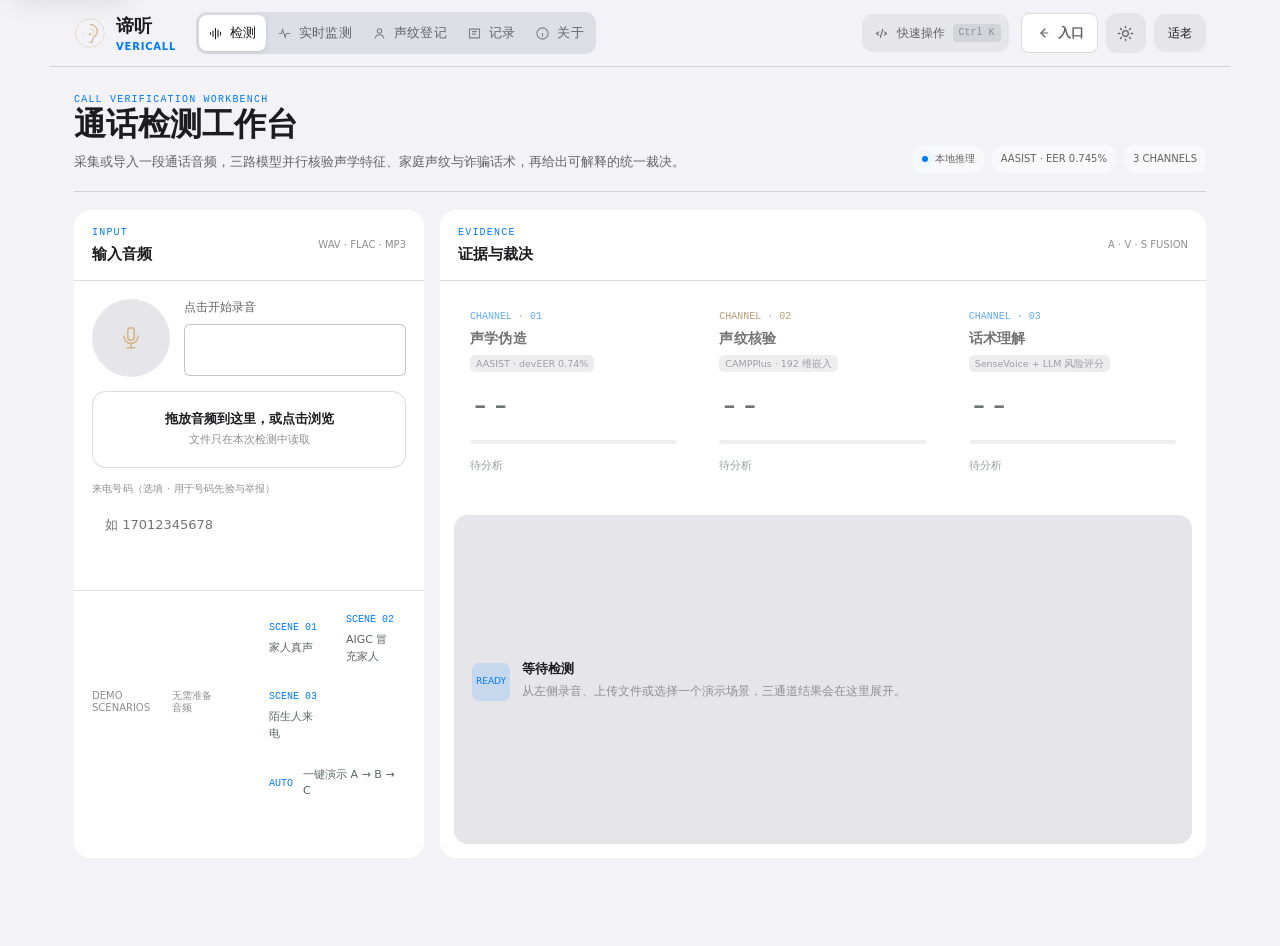
==== commit 1e70e7a0: "feat: 谛听 VeriCall 源代码首次公开 三通道融合（声学伪造 / 家庭声纹 / 话术语义）+ 流式实时引擎 + 适老与子女端前端。 本仓库仅含源代码，不含数据集、模型权重、评测产出与部署配" ====
--- a/web/index.html
+++ b/web/index.html
@@ -2,23 +2,27 @@
 <html lang="zh-CN">
 <head>
 <meta charset="UTF-8">
-<meta name="viewport" content="width=device-width, initial-scale=1.0">
+<meta name="viewport" content="width=device-width, initial-scale=1.0, viewport-fit=cover">
+<meta name="description" content="谛听 VeriCall 面向 AIGC 语音诈骗场景，提供录音与文件鉴真、实时流式监测、声纹登记和检测记录管理。">
+<meta name="theme-color" content="#000000">
+<script src="theme.js?v=22"></script>
 <title>谛听 VeriCall · AIGC 语音鉴真</title>
+<link rel="icon" href="data:image/svg+xml,%3Csvg xmlns='http://www.w3.org/2000/svg' viewBox='0 0 48 48'%3E%3Ccircle cx='24' cy='24' r='21' fill='none' stroke='%23d4b483' stroke-width='2'/%3E%3Cpath d='M24.5 11.5c6.2 0 10.5 4.6 10.5 10.2 0 4.1-2.5 6.3-4.8 8.2-1.6 1.4-2.3 2.9-2.5 4.8-.2 2.2-1.3 3.5-3.4 3.5' fill='none' stroke='%23d4b483' stroke-width='2.5' stroke-linecap='round'/%3E%3Ccircle cx='23.8' cy='25.8' r='2.5' fill='%23d4b483'/%3E%3C/svg%3E">
 <style>
 :root{
   --bg:#060607; --ink:#ece7dc; --mut:#8f8a7d; --dim:#57544c;
   --gold:#d4b483; --gold2:#e9d3a7;
   --line:rgba(236,231,220,.09); --line2:rgba(236,231,220,.18);
   --ok:#8fb996; --warn:#d4a04a; --bad:#c96a5e;
-  --serif:"Songti SC","STSong","Noto Serif SC","Noto Serif CJK SC","SimSun",serif;
-  --sans:system-ui,"PingFang SC","Microsoft YaHei",sans-serif;
-  --mono:ui-monospace,"Cascadia Code",Consolas,monospace;
+  --serif:var(--font-serif);
+  --sans:var(--font-sans);
+  --mono:var(--font-mono);
 }
 *{margin:0;padding:0;box-sizing:border-box}
 ::selection{background:rgba(212,180,131,.25)}
 html{scrollbar-width:thin; scrollbar-color:#2a2a28 transparent}
 body{background:var(--bg); color:var(--ink); font-family:var(--sans);
-  min-height:100vh; -webkit-font-smoothing:antialiased; overflow-x:hidden}
+  min-height:100vh; min-height:100dvh; -webkit-font-smoothing:antialiased; overflow-x:hidden}
 body::before{content:''; position:fixed; inset:0; z-index:-1; pointer-events:none;
   background:radial-gradient(1100px 600px at 50% -20%, rgba(212,180,131,.06), transparent 65%)}
 
@@ -28,14 +32,14 @@
 .logo{display:flex; align-items:center; gap:12px; cursor:default}
 .logo svg{width:34px; height:34px}
 .logo .cn{font-family:var(--serif); font-size:20px; letter-spacing:6px; font-weight:600}
-.logo .en{font-family:var(--mono); font-size:10px; letter-spacing:3.5px; color:var(--mut); margin-top:3px}
+.logo .en{font-family:var(--sans); font-size:10px; letter-spacing:3.5px; color:var(--mut); margin-top:3px}
 .tabs{display:flex; gap:26px; margin-left:18px}
 .tab{font-size:13px; letter-spacing:2px; color:var(--mut); cursor:pointer;
   padding:4px 2px; border-bottom:1px solid transparent; transition:all .25s; user-select:none}
 .tab:hover{color:var(--ink)}
 .tab.on{color:var(--ink); border-bottom-color:var(--gold)}
 .sys{margin-left:auto; display:flex; gap:18px; align-items:center;
-  font-family:var(--mono); font-size:11px; color:var(--dim)}
+  font-family:var(--sans); font-size:11px; color:var(--dim)}
 .sys .it{display:flex; align-items:center; gap:6px}
 .sys .it b{color:var(--mut); font-weight:500}
 .pip{width:5px; height:5px; border-radius:50%; background:var(--dim)}
@@ -52,7 +56,7 @@
 
 /* ============ 检测页 · 舞台 ============ */
 .hero{text-align:center; padding:38px 0 0}
-.hero h1{font-family:var(--serif); font-size:78px; font-weight:600; letter-spacing:28px;
+.hero h1{font-family:var(--sans); font-size:78px; font-weight:600; letter-spacing:28px;
   text-indent:28px; line-height:1; color:var(--ink)}
 .hero .en{font-family:var(--mono); font-size:12px; letter-spacing:11px; text-indent:11px;
   color:var(--gold); margin-top:14px}
@@ -93,7 +97,7 @@
 .demo:hover span{border-bottom:1px solid var(--gold)}
 
 /* 分析中状态行 */
-.stage-status{margin-top:22px; font-family:var(--mono); font-size:11.5px; letter-spacing:2px;
+.stage-status{margin-top:22px; font-family:var(--sans); font-size:11.5px; letter-spacing:2px;
   color:var(--gold); min-height:18px; opacity:0; transition:opacity .4s}
 .stage-status.show{opacity:1}
 .stage-status .blink{animation:blink 1.1s steps(2) infinite}
@@ -113,8 +117,8 @@
   animation:scan 1.6s ease-in-out infinite}
 @keyframes scan{0%{top:0; opacity:0} 15%{opacity:1} 85%{opacity:1} 100%{top:100%; opacity:0}}
 .ch .idx{font-family:var(--mono); font-size:10px; letter-spacing:3px; color:var(--gold)}
-.ch h3{font-family:var(--serif); font-size:19px; font-weight:600; letter-spacing:3px; margin-top:10px}
-.ch .model{font-size:11px; color:var(--dim); letter-spacing:1px; margin-top:6px; font-family:var(--mono)}
+.ch h3{font-family:var(--sans); font-size:19px; font-weight:600; letter-spacing:3px; margin-top:10px}
+.ch .model{font-size:11px; color:var(--dim); letter-spacing:1px; margin-top:6px; font-family:var(--sans)}
 .ch .score{font-family:var(--mono); font-size:38px; font-weight:300; margin-top:16px; line-height:1;
   color:var(--ink); font-variant-numeric:tabular-nums}
 .ch .score em{font-style:normal; font-size:14px; color:var(--dim); margin-left:4px}
@@ -123,7 +127,7 @@
   transition:width 1.2s cubic-bezier(.2,.8,.2,1)}
 .ch .foot{display:flex; justify-content:space-between; align-items:baseline; margin-top:14px;
   font-size:11px; letter-spacing:1.5px}
-.ch .lab{font-family:var(--mono); color:var(--mut)}
+.ch .lab{font-family:var(--sans); color:var(--mut)}
 .ch .lab.bad{color:var(--bad)} .ch .lab.good{color:var(--ok)} .ch .lab.mid{color:var(--warn)}
 .ch .conf{color:var(--dim); font-family:var(--mono)}
 .ch .detail{font-size:12px; color:var(--mut); line-height:1.9; margin-top:12px;
@@ -141,20 +145,20 @@
 .gauge .gtxt{position:absolute; inset:0; display:grid; place-items:center}
 .gauge .gtxt b{font-family:var(--mono); font-size:30px; font-weight:300; font-variant-numeric:tabular-nums}
 .gauge .gtxt span{display:block; font-size:10px; letter-spacing:3px; color:var(--dim); margin-top:6px}
-.vword{font-family:var(--serif); font-size:54px; font-weight:600; letter-spacing:18px;
+.vword{font-family:var(--sans); font-size:54px; font-weight:600; letter-spacing:18px;
   text-indent:18px; margin-top:30px}
 .verdict.allow .vword{color:var(--ok)} .verdict.allow .fgc{stroke:var(--ok)}
 .verdict.caution .vword{color:var(--warn)} .verdict.caution .fgc{stroke:var(--warn)}
 .verdict.block .vword{color:var(--bad)} .verdict.block .fgc{stroke:var(--bad)}
 .vreason{max-width:620px; margin:20px auto 0; font-size:13px; line-height:2; color:var(--mut)}
 .vmeta{display:flex; justify-content:center; gap:40px; margin-top:26px;
-  font-family:var(--mono); font-size:11px; color:var(--dim); letter-spacing:1px}
+  font-family:var(--sans); font-size:11px; color:var(--dim); letter-spacing:1px}
 .vmeta b{color:var(--mut); font-weight:500; margin-left:6px}
 
 /* ============ 登记页 ============ */
 .enroll{display:grid; grid-template-columns:1.2fr 1fr; gap:70px; padding-top:60px}
 @media(max-width:880px){.enroll{grid-template-columns:1fr; gap:40px}}
-.ptitle{font-family:var(--serif); font-size:30px; font-weight:600; letter-spacing:8px}
+.ptitle{font-family:var(--sans); font-size:30px; font-weight:600; letter-spacing:8px}
 .psub{font-size:12.5px; color:var(--mut); letter-spacing:1.5px; margin-top:12px; line-height:2}
 .field{margin-top:30px}
 .field label{display:block; font-size:11px; letter-spacing:3px; color:var(--dim); margin-bottom:10px}
@@ -182,7 +186,7 @@
 .vlib{margin-top:26px}
 .vrow{display:flex; align-items:baseline; gap:16px; padding:16px 2px;
   border-bottom:1px solid var(--line)}
-.vrow .nm{font-family:var(--serif); font-size:17px; letter-spacing:3px}
+.vrow .nm{font-family:var(--sans); font-size:17px; letter-spacing:3px}
 .vrow .ct{font-family:var(--mono); font-size:11px; color:var(--dim)}
 .vrow .st{margin-left:auto; font-size:10px; letter-spacing:2px; color:var(--ok)}
 .vempty{color:var(--dim); font-size:12.5px; letter-spacing:2px; padding:40px 0; text-align:center}
@@ -192,7 +196,7 @@
 .hrow{display:grid; grid-template-columns:150px 1fr 90px 220px 70px; gap:18px;
   align-items:baseline; padding:18px 2px; border-bottom:1px solid var(--line);
   font-size:13px; animation:rise .5s both}
-.hrow.head{color:var(--dim); font-size:10.5px; letter-spacing:2.5px; font-family:var(--mono);
+.hrow.head{color:var(--dim); font-size:10.5px; letter-spacing:2.5px; font-family:var(--sans);
   border-bottom-color:var(--line2); animation:none}
 .hrow .t{font-family:var(--mono); font-size:11.5px; color:var(--dim)}
 .hrow .n{letter-spacing:1px}
@@ -200,6 +204,11 @@
 .hrow .v.allow{color:var(--ok)} .hrow .v.caution{color:var(--warn)} .hrow .v.block{color:var(--bad)}
 .hrow .s{font-family:var(--mono); font-size:11px; color:var(--mut)}
 .hrow .e{font-family:var(--mono); font-size:11px; color:var(--dim); text-align:right}
+.hfilters{display:flex; gap:10px; margin-top:24px; flex-wrap:wrap}
+.hchip{font-size:12px; letter-spacing:2px; color:var(--mut); border:1px solid var(--line2);
+  padding:6px 18px; border-radius:16px; cursor:pointer; transition:all .25s; user-select:none}
+.hchip:hover{color:var(--ink)}
+.hchip.on{color:var(--gold2); border-color:var(--gold); background:rgba(212,180,131,.06)}
 
 .toast{position:fixed; bottom:30px; left:50%; transform:translateX(-50%) translateY(16px);
   background:#111110; border:1px solid var(--line2); color:var(--ink); font-size:13px;
@@ -217,7 +226,7 @@
   content:''; position:absolute; inset:-1px; border-radius:50%; animation:ripple 1.8s ease-out infinite}
 .orb.red::before,.orb.red::after{border-color:rgba(201,106,94,.55)}
 .orb.yellow::before,.orb.yellow::after{border-color:rgba(212,160,74,.5)}
-.live-state{margin-top:18px; font-size:14px; letter-spacing:3px; font-family:var(--mono)}
+.live-state{margin-top:18px; font-size:14px; letter-spacing:3px; font-family:var(--sans)}
 .live-state.green{color:var(--ok)} .live-state.yellow{color:var(--warn)} .live-state.red{color:var(--bad)}
 .live-trans{margin-top:14px; font-size:12px; letter-spacing:1px; color:var(--mut);
   max-width:560px; text-align:center; min-height:18px; line-height:1.8}
@@ -233,7 +242,7 @@
 .alert-card.show{display:grid; animation:rise .5s both}
 .alert-box{max-width:440px; text-align:center; padding:42px 36px; border:1px solid rgba(201,106,94,.5);
   background:#0d0c0c}
-.alert-box .t{font-family:var(--serif); font-size:30px; letter-spacing:8px; color:var(--bad)}
+.alert-box .t{font-family:var(--sans); font-size:30px; letter-spacing:8px; color:var(--bad)}
 .alert-box .a{font-size:14px; line-height:2.1; color:var(--ink); margin-top:20px}
 .alert-box .r{font-size:12px; color:var(--mut); line-height:1.9; margin-top:16px;
   border-left:1px solid var(--gold); padding-left:14px; text-align:left}
@@ -277,7 +286,7 @@
 /* 实时页 · 红黄绿整屏色块（仅适老模式显示） */
 .elder-banner{display:none}
 body.elder .elder-banner{display:block; margin-top:34px; padding:58px 24px; text-align:center;
-  font-family:var(--serif); font-size:56px; font-weight:600; letter-spacing:14px; text-indent:14px;
+  font-family:var(--sans); font-size:56px; font-weight:600; letter-spacing:14px; text-indent:14px;
   border-radius:10px; color:#101010; transition:background .5s, color .5s}
 body.elder .elder-banner .sub{display:block; font-size:24px; letter-spacing:4px; text-indent:4px;
   margin-top:16px; font-family:var(--sans); font-weight:400}
@@ -308,9 +317,169 @@
 .share-box .btn{width:auto; padding:13px 30px; margin-top:0}
 body.elder .share-box{max-width:520px}
 body.elder .share-box .btn{font-size:22px; padding:16px 36px}
+
+/* ============ 叙事首页（关于 / 指标墙 / 红队自证 / 守护总览） ============ */
+.m-wall{display:grid; grid-template-columns:repeat(4,1fr); gap:14px; margin-top:40px}
+@media(max-width:880px){.m-wall{grid-template-columns:repeat(2,1fr)}}
+.m-card{background:rgba(236,231,220,.03); border:1px solid var(--line); border-radius:10px;
+  padding:18px 12px; text-align:center}
+.m-card .n{font-family:var(--mono); font-size:26px; color:var(--gold2); font-weight:300}
+.m-card .l{font-size:11.5px; color:var(--mut); margin-top:6px; letter-spacing:1px; line-height:1.8}
+.m-card .s{display:block; font-size:10px; color:var(--dim); font-family:var(--sans)}
+.p-chan{display:grid; grid-template-columns:repeat(3,1fr); gap:14px; margin-top:34px}
+@media(max-width:880px){.p-chan{grid-template-columns:1fr}}
+.pc{border-top:1px solid var(--line2); border-bottom:1px solid var(--line); padding:20px 18px; position:relative}
+.pc i{font-family:var(--mono); font-size:10px; letter-spacing:3px; color:var(--gold); font-style:normal}
+.pc h3{font-family:var(--sans); font-size:20px; letter-spacing:3px; margin-top:10px; font-weight:600}
+.pc p{font-size:12.5px; color:var(--mut); line-height:2; margin-top:10px}
+.red-team{margin-top:34px; border:1px solid rgba(201,106,94,.35); border-radius:10px; padding:22px 24px}
+.rt-t{font-size:13px; letter-spacing:3px; color:var(--bad)}
+.rt-row{display:flex; gap:36px; margin-top:16px; flex-wrap:wrap}
+.rt-row div{font-size:12px; color:var(--mut); letter-spacing:1px; line-height:1.9}
+.rt-row b{font-family:var(--mono); font-size:20px; color:var(--ink); font-weight:300; margin-right:6px}
+.rt-note{margin-top:12px; font-size:11.5px; color:var(--dim); letter-spacing:1px}
+.dash{margin-top:34px}
+.dash .dt{font-family:var(--sans); font-size:22px; letter-spacing:4px; color:var(--gold2); font-weight:600}
+.dash .ds{font-size:12px; color:var(--dim); letter-spacing:1px; margin-top:6px}
+.dash .dc{display:grid; grid-template-columns:repeat(4,1fr); gap:12px; margin-top:14px}
+@media(max-width:880px){.dash .dc{grid-template-columns:repeat(2,1fr)}}
+.dash .dk{background:rgba(236,231,220,.03); border:1px solid var(--line); border-radius:10px; padding:14px; text-align:center}
+.dash .dk .n{font-family:var(--mono); font-size:30px; color:var(--gold2); font-weight:600}
+.dash .dk .l{font-size:11px; color:var(--mut); margin-top:4px; letter-spacing:1.5px}
+.dash .bars{margin-top:14px; display:flex; gap:6px; align-items:flex-end; height:72px}
+.dash .bars .b{flex:1; background:rgba(212,180,131,.28); border-radius:2px 2px 0 0; min-height:2px; position:relative}
+.dash .bars .b span{position:absolute; top:-16px; left:50%; transform:translateX(-50%); font-size:9px; color:var(--dim); font-family:var(--mono)}
+.dash .bars .bx{position:absolute; bottom:-16px; left:50%; transform:translateX(-50%); font-size:9px; color:var(--dim); font-family:var(--mono); white-space:nowrap}
+.cta{display:flex; gap:16px; justify-content:center; margin-top:40px; flex-wrap:wrap}
+.cta .btn{width:auto; padding:14px 44px; margin-top:0}
+
+/* ============ 一键演示（放映字幕条） ============ */
+.demo-cap{position:fixed; left:50%; bottom:34px; transform:translateX(-50%) translateY(16px);
+  background:#111110; border:1px solid var(--line2); border-left:2px solid var(--gold);
+  color:var(--ink); font-size:13px; letter-spacing:1px; padding:12px 24px; max-width:720px;
+  opacity:0; transition:all .4s; z-index:98; pointer-events:none; line-height:1.9}
+.demo-cap.show{opacity:1; transform:translateX(-50%) translateY(0)}
+.demo-cap b{color:var(--gold2); font-family:var(--sans); font-size:16px; letter-spacing:3px; margin-right:12px}
+body.elder .demo-cap{font-size:20px}
+body.elder .demo-cap b{font-size:26px}
+
+/* ============ 现场挑战卡（实时监测页） ============ */
+.chal-live{margin-top:26px; max-width:720px; width:100%; text-align:left}
+.chal-live .t{font-family:var(--sans); font-size:20px; letter-spacing:5px; color:var(--gold2); text-align:center}
+.chal-live .sub{font-size:12px; color:var(--mut); text-align:center; margin-top:8px; letter-spacing:1px}
+.cl-scripts{display:grid; grid-template-columns:repeat(3,1fr); gap:12px; margin-top:14px}
+@media(max-width:880px){.cl-scripts{grid-template-columns:1fr}}
+.cl-card{background:rgba(236,231,220,.03); border:1px solid var(--line); border-radius:10px; padding:14px}
+.cl-card.bad{border-color:rgba(201,106,94,.4)}
+.cl-card.good{border-color:rgba(143,185,150,.4)}
+.cl-card i{font-family:var(--sans); font-size:10px; letter-spacing:2px; color:var(--gold); font-style:normal}
+.cl-card p{font-size:13px; color:var(--ink); line-height:2; margin-top:8px}
+
+/* ============ 波形画布 ============ */
+.wav-can{display:block; margin:14px auto 0; background:rgba(0,0,0,.25);
+  border:1px solid var(--line); border-radius:6px}
+
+/* ============ 历史详情弹窗 ============ */
+.detail-modal{position:fixed; inset:0; display:none; place-items:center;
+  background:rgba(6,6,7,.92); z-index:132; padding:20px; overflow:auto}
+.detail-modal.show{display:grid; animation:rise .3s both}
+.detail-box{width:min(640px,100%); text-align:left; padding:30px 30px 26px;
+  border:1px solid var(--line2); background:#0d0c0c; border-radius:6px; max-height:86vh; overflow:auto}
+.detail-box .t{font-family:var(--sans); font-size:20px; letter-spacing:4px; color:var(--gold2); text-align:center}
+.detail-box .meta{display:flex; flex-wrap:wrap; gap:8px 20px; justify-content:center; margin-top:14px;
+  font-size:11.5px; color:var(--mut); font-family:var(--sans)}
+.detail-box .meta b{color:var(--dim); font-weight:400; margin-right:5px}
+.detail-box .chs{margin-top:18px}
+.detail-box .ch2{background:rgba(0,0,0,.25); border:1px solid var(--line); border-radius:8px;
+  padding:12px 14px; margin-bottom:10px}
+.detail-box .ch2 .top{display:flex; justify-content:space-between; font-size:11px; color:var(--gold); letter-spacing:2px; font-family:var(--sans)}
+.detail-box .ch2 .sc{font-family:var(--mono); font-size:22px; margin-top:8px; font-weight:300}
+.detail-box .ch2 .de{font-size:12px; color:var(--mut); line-height:1.9; margin-top:6px}
+.detail-box .raz{margin-top:14px; border-left:1px solid var(--gold); padding-left:14px;
+  font-size:13px; color:var(--ink); line-height:2}
+.detail-box .btn{width:auto; padding:11px 36px; margin:18px auto 0; display:block}
+
+/* ============ 数字复核（B4-① 挑战应答闭环） ============ */
+.challenge-modal{position:fixed; inset:0; display:none; place-items:center;
+  background:rgba(6,6,7,.92); z-index:135; padding:20px; overflow:auto}
+.challenge-modal.show{display:grid; animation:rise .4s both}
+.chal-box{width:min(430px,100%); text-align:center; padding:34px 28px 30px;
+  border:1px solid var(--line2); background:#0d0c0c; border-radius:6px}
+.chal-box .t{font-family:var(--sans); font-size:24px; letter-spacing:6px; color:var(--gold2)}
+.chal-box .d{font-family:var(--mono); font-size:58px; letter-spacing:16px; text-indent:16px;
+  color:var(--ink); margin-top:20px}
+.chal-box .h{font-size:13px; color:var(--mut); line-height:2; margin:16px auto 6px; max-width:340px}
+.chal-box .r{font-size:14px; line-height:2; margin-top:16px; min-height:40px}
+.chal-box .btn{width:auto; padding:12px 36px; margin-top:14px}
+body.elder .chal-box{max-width:620px; padding:44px 36px}
+body.elder .chal-box .t{font-size:36px}
+body.elder .chal-box .d{font-size:84px}
+body.elder .chal-box .h{font-size:21px}
+body.elder .chal-box .r{font-size:22px}
+body.elder .chal-box .btn{font-size:22px; padding:16px 44px}
+
+/* ============ 拉子女进通话（P3-1 · 三方守护通话） ============ */
+.call-modal{position:fixed; inset:0; display:none; place-items:center;
+  background:rgba(6,6,7,.94); z-index:140; padding:20px}
+.call-modal.show{display:grid; animation:rise .4s both}
+.call-box{width:min(520px,100%); display:flex; flex-direction:column; align-items:center;
+  gap:18px; padding:26px 18px; text-align:center}
+.call-orb{width:110px; height:110px; border-radius:50%; display:grid; place-items:center;
+  position:relative; border:2px solid var(--gold)}
+.call-orb.waiting{border-color:var(--warn)}
+.call-orb.waiting::before,.call-orb.waiting::after{content:''; position:absolute; inset:-2px;
+  border-radius:50%; border:1px solid rgba(212,160,74,.5); animation:ripple 1.8s ease-out infinite}
+.call-orb.waiting::after{animation-delay:.9s}
+.call-orb.talking{border-color:var(--ok)}
+.call-orb svg{width:40px; height:40px}
+.call-state{font-size:17px; letter-spacing:3px; color:var(--gold2)}
+.call-sub{font-size:12.5px; color:var(--mut); letter-spacing:1px; line-height:1.9}
+.call-hangup{background:var(--bad); border-color:var(--bad); color:#fff;
+  padding:13px 44px; border-radius:40px; font-size:15px; letter-spacing:4px; cursor:pointer}
+.call-hangup:active{transform:scale(.97)}
+body.elder .call-state{font-size:26px}
+body.elder .call-sub{font-size:19px}
+body.elder .call-hangup{font-size:22px; padding:18px 56px}
+.child-link{cursor:pointer; border:1px solid var(--line2); background:none; color:var(--mut);
+  font-size:12px; letter-spacing:2px; padding:5px 14px; border-radius:2px; transition:all .25s;
+  font-family:var(--sans); text-decoration:none}
+.child-link:hover{color:var(--gold2); border-color:var(--gold)}
+
+/* ============ 移动端适配 ============ */
+@media(max-width:880px){
+  header{flex-wrap:wrap; gap:14px 20px; padding:16px 20px 0}
+  .tabs{order:3; width:100%; margin-left:0; justify-content:space-between; gap:0}
+  .sys{margin-left:auto}
+  main{padding:0 20px 70px}
+  .hero{padding-top:26px}
+  .hero h1{font-size:52px; letter-spacing:18px; text-indent:18px}
+  .hero .en{font-size:10px; letter-spacing:7px; text-indent:7px}
+  .hero .tag{font-size:12px; letter-spacing:2px}
+  .demos{gap:24px; flex-wrap:wrap; justify-content:center}
+  .vword{font-size:38px; letter-spacing:12px; text-indent:12px}
+  .vmeta{gap:20px; flex-wrap:wrap}
+  .hrow{grid-template-columns:96px 1fr 64px; gap:10px; padding:15px 2px}
+  .hrow .s,.hrow .e{display:none}
+  .hrow.head span:nth-child(4),.hrow.head span:nth-child(5){display:none}
+  .alert-box{max-width:92vw; padding:34px 24px}
+  .alert-box .t{font-size:24px; letter-spacing:5px}
+}
+@media(max-width:560px){
+  .sys{display:none}
+  .hero h1{font-size:42px; letter-spacing:14px; text-indent:14px}
+  .tab{font-size:12px; letter-spacing:1px}
+}
+
+/* ============ 减弱动效（系统设置） ============ */
+@media(prefers-reduced-motion:reduce){
+  *,*::before,*::after{animation-duration:.01ms!important;
+    animation-iteration-count:1!important; transition-duration:.01ms!important}
+}
 </style>
+<link rel="stylesheet" href="ui.css?v=22">
+<script src="ui.js?v=22" defer></script>
 </head>
-<body>
+<body data-app="index">
 
 <header>
   <div class="logo">
@@ -328,95 +497,240 @@
       <div class="en">VERICALL</div>
     </div>
   </div>
-  <nav class="tabs">
-    <div class="tab on" data-p="detect">检测</div>
-    <div class="tab" data-p="enroll">声纹登记</div>
-    <div class="tab" data-p="history">记录</div>
-    <div class="tab" data-p="live">实时监测</div>
+  <nav class="tabs" role="tablist" aria-label="主导航">
+    <button type="button" class="tab on" data-p="detect" data-label="检测">
+      <svg class="tab-icon" viewBox="0 0 24 24" fill="none" stroke="currentColor" stroke-width="1.7" aria-hidden="true"><path d="M12 3v18M8 7v10M4 10v4M16 6v12M20 9v6"/></svg>检测
+    </button>
+    <button type="button" class="tab" data-p="live" data-label="实时监测">
+      <svg class="tab-icon" viewBox="0 0 24 24" fill="none" stroke="currentColor" stroke-width="1.7" aria-hidden="true"><path d="M3 12h4l2-6 4 12 2-6h6"/></svg>实时监测
+    </button>
+    <button type="button" class="tab" data-p="enroll" data-label="声纹登记">
+      <svg class="tab-icon" viewBox="0 0 24 24" fill="none" stroke="currentColor" stroke-width="1.7" aria-hidden="true"><circle cx="12" cy="8" r="3.5"/><path d="M5 20c.8-4 3-6 7-6s6.2 2 7 6"/></svg>声纹登记
+    </button>
+    <button type="button" class="tab" data-p="history" data-label="记录">
+      <svg class="tab-icon" viewBox="0 0 24 24" fill="none" stroke="currentColor" stroke-width="1.7" aria-hidden="true"><path d="M4 5h16v14H4z"/><path d="M8 9h8M8 13h6"/></svg>记录
+    </button>
+    <button type="button" class="tab" data-p="about" data-label="关于">
+      <svg class="tab-icon" viewBox="0 0 24 24" fill="none" stroke="currentColor" stroke-width="1.7" aria-hidden="true"><circle cx="12" cy="12" r="9"/><path d="M12 11v6M12 7.5v.5"/></svg>关于
+    </button>
   </nav>
-  <div class="sys" id="sys"></div>
-  <button class="elder-btn" id="elderBtn" title="适老模式：大字 · 红黄绿整屏色块 · 语音播报">适老</button>
+  <button type="button" class="command-trigger" data-command-open aria-label="打开快速操作">
+    <svg viewBox="0 0 24 24" fill="none" stroke="currentColor" stroke-width="1.7" aria-hidden="true"><path d="m8 9-4 3 4 3M16 9l4 3-4 3M14 5l-4 14"/></svg>
+    <span>快速操作</span><kbd>Ctrl K</kbd>
+  </button>
+  <div class="header-tools">
+    <a class="entry-link" id="entryFromIndex" href="login.html#index" title="返回统一入口" aria-label="返回统一入口">
+      <svg viewBox="0 0 24 24" fill="none" stroke="currentColor" stroke-width="1.8" stroke-linecap="round" stroke-linejoin="round" aria-hidden="true">
+        <path d="m15 18-6-6 6-6"></path>
+        <path d="M9 12h10"></path>
+      </svg>
+      <span>入口</span>
+    </a>
+    <button type="button" class="theme-toggle" data-theme-toggle aria-label="切换到浅色模式" title="切换到浅色模式" aria-pressed="false">
+      <svg class="theme-icon theme-icon-sun" viewBox="0 0 24 24" fill="none" stroke="currentColor" stroke-width="1.8" stroke-linecap="round" aria-hidden="true"><circle cx="12" cy="12" r="4"/><path d="M12 2v2M12 20v2M4.93 4.93l1.42 1.42M17.66 17.66l1.41 1.41M2 12h2M20 12h2M6.34 17.66l-1.41 1.41M19.07 4.93l-1.41 1.41"/></svg>
+      <svg class="theme-icon theme-icon-moon" viewBox="0 0 24 24" fill="none" stroke="currentColor" stroke-width="1.8" stroke-linecap="round" stroke-linejoin="round" aria-hidden="true"><path d="M12 3a6 6 0 0 0 9 9 9 9 0 1 1-9-9Z"/></svg>
+    </button>
+    <div class="sys" id="sys"></div>
+    <button class="elder-btn" id="elderBtn" title="适老模式：大字 · 红黄绿整屏色块 · 语音播报">适老</button>
+  </div>
 </header>
 
 <main>
+
+<!-- ================= 关于（叙事首页） ================= -->
+<section class="page" id="p-about">
+  <div class="hero rise" style="padding-top:6px">
+    <h1>AI 拟声电话诈骗</h1>
+    <div class="en rise" style="animation-delay:.15s">CALL GUARDIAN · 通话守卫</div>
+    <p class="tag rise" style="animation-delay:.3s;line-height:2.2;max-width:760px;margin:18px auto 0">
+      骗子用 AI 伪造家人的声音向老人要钱。谛听在通话中实时给出三重证据判定——<br>
+      <b style="color:var(--gold2);font-weight:600">这是合成声吗 · 这是家人本人吗 · 这是诈骗话术吗</b>——挡住老人的最后一笔转账。
+    </p>
+  </div>
+
+  <div class="m-wall rise" style="animation-delay:.45s">
+    <div class="m-card"><div class="n">0.745%</div><div class="l">AASIST dev EER<span class="s">best 0.316%</span></div></div>
+    <div class="m-card"><div class="n">0.51%</div><div class="l">声纹合库 EER<span class="s">200 人标定</span></div></div>
+    <div class="m-card"><div class="n">98.6%</div><div class="l">话术语义 F1<span class="s">二分类诈骗/正常</span></div></div>
+    <div class="m-card"><div class="n">0.00%</div><div class="l">红队误拦率<span class="s">适老零误伤</span></div></div>
+<div class="m-card"><div class="n">194ms</div><div class="l">流式单窗 P90<span class="s">本机 HTTP P95 0.71s</span></div></div>
+    <div class="m-card"><div class="n">3.49%</div><div class="l">AASIST eval EER<span class="s">英文基准 · 如实标注</span></div></div>
+    <div class="m-card"><div class="n">81.3%</div><div class="l">语义 8 类加权 F1<span class="s">v4 推荐口径</span></div></div>
+<div class="m-card"><div class="n">166</div><div class="l">回归测试用例<span class="s">Windows 165 passed + 1 POSIX-only</span></div></div>
+  </div>
+
+  <div class="p-chan rise" style="animation-delay:.6s">
+    <div class="pc"><i>CHANNEL · 01</i><h3>声学伪造检测</h3><p>听"这是不是 AI 合成的声音"。AASIST 模型，端侧 ONNX 化，一窗只需毫秒级。</p></div>
+    <div class="pc"><i>CHANNEL · 02</i><h3>家庭声纹核验</h3><p>辨"这是不是家人本人"。CAMPPlus 声纹，本地落盘、双信道注册、科学标定阈值。</p></div>
+    <div class="pc"><i>CHANNEL · 03</i><h3>话术语义理解</h3><p>懂"说的话是不是诈骗"。SenseVoice 转写 + 大模型风险评分，覆盖四类高发话术。</p></div>
+  </div>
+
+  <div class="red-team rise" style="animation-delay:.75s">
+    <div class="rt-t">我们攻击过自己 · 红队对抗评测</div>
+    <div class="rt-row">
+      <div><b>0.00%</b>误拦率（36 样本 6 方言，零误伤家人）</div>
+      <div><b>100%</b>粤语/闽南漏拦（方言绕过，已诚实暴露）</div>
+      <div><b>100% / 66.7%</b>对抗逃避率（空格改写 / 同音替换）</div>
+      <div><b>13.89%</b>红队方言评测 EER</div>
+    </div>
+    <div class="rt-note">不藏短板：方言泛化与对抗逃逸正是下一阶段路线——完整的攻击面框架见 evaluation/ 红队报告。</div>
+  </div>
+
+  <div class="dash rise" style="animation-delay:.9s">
+    <div class="dt">守护总览</div>
+    <div class="ds">本机实时统计 · 数据来自检测历史（自动刷新） · 子女端同步可见</div>
+    <div class="dc" id="dashCards">
+      <div class="dk"><div class="n">--</div><div class="l">今日通话</div></div>
+      <div class="dk"><div class="n">--</div><div class="l">拦截</div></div>
+      <div class="dk"><div class="n">--</div><div class="l">警惕</div></div>
+      <div class="dk"><div class="n">--</div><div class="l">放行</div></div>
+    </div>
+    <div class="bars" id="dashBars"></div>
+  </div>
+
+  <div class="cta rise" style="animation-delay:1.05s">
+    <button class="btn" id="goDetect">开始体验 · 三通道检测</button>
+    <a class="child-link" href="elder.html" target="_blank" style="align-self:center">适老端全屏</a>
+    <a class="child-link" href="child.html" target="_blank" style="align-self:center">子女守护端</a>
+  </div>
+</section>
 
 <!-- ================= 检测 ================= -->
 <section class="page on" id="p-detect">
-  <div class="hero">
-    <h1 class="rise">谛听</h1>
-    <div class="en rise" style="animation-delay:.15s">VERICALL</div>
-    <p class="tag rise" style="animation-delay:.3s">声学伪造 · 声纹核验 · 话术理解 —— 三通道纵深防御</p>
-    <svg class="waveline rise" style="animation-delay:.45s" viewBox="0 0 560 44" preserveAspectRatio="none">
-      <path class="w1" d="M0 22 Q25 6 50 22 T100 22 T150 22 T200 22 T250 22 T300 22 T350 22 T400 22 T450 22 T500 22 T550 22 T600 22 T650 22 T700 22 T750 22"/>
-      <path class="w2" d="M0 22 Q50 34 100 22 T200 22 T300 22 T400 22 T500 22 T600 22 T700 22 T800 22"/>
-    </svg>
-  </div>
-
-  <div class="stage rise" style="animation-delay:.55s">
-    <button class="orb" id="recBtn" title="录音">
-      <svg viewBox="0 0 24 24" fill="none" stroke="#d4b483" stroke-width="1.4" stroke-linecap="round">
-        <rect x="9" y="2.5" width="6" height="11.5" rx="3"/><path d="M5.5 10.5a6.5 6.5 0 0 0 13 0M12 17v4M8.5 21h7"/>
-      </svg>
-    </button>
-    <div class="orb-hint" id="recHint">点击开始录音</div>
-    <div class="or-line">或上传音频
-      <label>浏览文件<input type="file" id="fileIn" accept=".wav,.flac,.mp3"></label>
-      <span id="fileName" style="letter-spacing:0"></span>
+  <div class="workspace-head">
+    <div>
+      <div class="eyebrow">CALL VERIFICATION WORKBENCH</div>
+      <h1>通话检测工作台</h1>
+      <p>采集或导入一段通话音频，三路模型并行核验声学特征、家庭声纹与诈骗话术，再给出可解释的统一裁决。</p>
     </div>
-    <div class="demos">
-      <button class="demo" data-demo="A"><i>SCENE 01</i><span>家人真声</span></button>
-      <button class="demo" data-demo="B"><i>SCENE 02</i><span>AIGC 冒充家人</span></button>
-      <button class="demo" data-demo="C"><i>SCENE 03</i><span>陌生人来电</span></button>
-    </div>
-    <div class="stage-status" id="stageStatus"><span id="stageTxt"></span><span class="blink">▌</span></div>
-  </div>
-
-  <div class="channels rise" style="animation-delay:.7s">
-    <div class="ch" id="ch-acoustic">
-      <div class="idx">CHANNEL · 01</div>
-      <h3>声学伪造</h3>
-      <div class="model">AASIST · devEER 0.74%</div>
-      <div class="score" id="sc-acoustic">--</div>
-      <div class="track"><i id="bar-acoustic"></i></div>
-      <div class="foot"><span class="lab" id="la-acoustic">待分析</span><span class="conf" id="cf-acoustic"></span></div>
-      <div class="detail" id="de-acoustic"></div>
-    </div>
-    <div class="ch" id="ch-voiceprint">
-      <div class="idx">CHANNEL · 02</div>
-      <h3>声纹核验</h3>
-      <div class="model">CAMPPlus · 192 维嵌入</div>
-      <div class="score" id="sc-voiceprint">--</div>
-      <div class="track"><i id="bar-voiceprint"></i></div>
-      <div class="foot"><span class="lab" id="la-voiceprint">待分析</span><span class="conf" id="cf-voiceprint"></span></div>
-      <div class="detail" id="de-voiceprint"></div>
-    </div>
-    <div class="ch" id="ch-semantic">
-      <div class="idx">CHANNEL · 03</div>
-      <h3>话术理解</h3>
-      <div class="model">SenseVoice + LLM 风险评分</div>
-      <div class="score" id="sc-semantic">--</div>
-      <div class="track"><i id="bar-semantic"></i></div>
-      <div class="foot"><span class="lab" id="la-semantic">待分析</span><span class="conf" id="cf-semantic"></span></div>
-      <div class="detail" id="de-semantic"></div>
+    <div class="workspace-meta" aria-label="系统能力状态">
+      <span class="status-chip"><i></i>本地推理</span>
+      <span class="status-chip">AASIST · EER 0.745%</span>
+      <span class="status-chip">3 CHANNELS</span>
     </div>
   </div>
 
-  <div class="verdict" id="verdict">
-    <div class="gauge">
-      <svg width="170" height="170" viewBox="0 0 170 170">
-        <circle class="bgc" cx="85" cy="85" r="70"/>
-        <circle class="fgc" id="gaugeFg" cx="85" cy="85" r="70"
-                stroke-dasharray="439.8" stroke-dashoffset="439.8"/>
-      </svg>
-      <div class="gtxt"><div><b id="gScore">--</b><span>可疑度</span></div></div>
+  <div class="detect-layout">
+    <aside class="panel source-panel rise">
+      <div class="panel-head">
+        <div>
+          <div class="eyebrow">INPUT</div>
+          <h2 style="margin-top:5px">输入音频</h2>
+        </div>
+        <span class="meta">WAV · FLAC · MP3</span>
+      </div>
+      <div class="source-stage">
+        <button class="orb" id="recBtn" title="点击开始录音" aria-label="开始或停止录音">
+          <svg viewBox="0 0 24 24" fill="none" stroke="#d4b483" stroke-width="1.4" stroke-linecap="round" aria-hidden="true">
+            <rect x="9" y="2.5" width="6" height="11.5" rx="3"/><path d="M5.5 10.5a6.5 6.5 0 0 0 13 0M12 17v4M8.5 21h7"/>
+          </svg>
+        </button>
+        <div>
+          <div class="orb-hint" id="recHint">点击开始录音</div>
+          <canvas class="wav-can" id="recWave" width="264" height="56"></canvas>
+        </div>
+      </div>
+
+      <label class="drop-zone" id="dropZone" for="fileIn">
+        <input type="file" id="fileIn" accept=".wav,.flac,.mp3" aria-label="上传音频文件">
+        <span>
+          <strong>拖放音频到这里，或点击浏览</strong>
+          <span>文件只在本次检测中读取</span>
+          <span id="fileName"></span>
+        </span>
+      </label>
+
+      <div class="caller-field">
+        <label for="callerNum">来电号码（选填 · 用于号码先验与举报）</label>
+        <input type="text" id="callerNum" placeholder="如 17012345678" maxlength="16" inputmode="tel">
+      </div>
+
+      <div class="demos">
+        <div class="demos-title">
+          <span>DEMO SCENARIOS</span>
+          <span>无需准备音频</span>
+        </div>
+        <div class="demos-grid">
+          <button class="demo" data-demo="A"><i>SCENE 01</i><span>家人真声</span></button>
+          <button class="demo" data-demo="B"><i>SCENE 02</i><span>AIGC 冒充家人</span></button>
+          <button class="demo" data-demo="C"><i>SCENE 03</i><span>陌生人来电</span></button>
+          <button class="demo" id="demoPlay"><i>AUTO</i><span>一键演示 A → B → C</span></button>
+        </div>
+      </div>
+      <div class="stage-status" id="stageStatus" aria-live="polite"><span id="stageTxt"></span><span class="blink">▌</span></div>
+    </aside>
+
+    <div class="panel result-panel rise" style="animation-delay:.08s">
+      <div class="panel-head">
+        <div>
+          <div class="eyebrow">EVIDENCE</div>
+          <h2 style="margin-top:5px">证据与裁决</h2>
+        </div>
+        <span class="meta">A · V · S FUSION</span>
+      </div>
+      <div class="channels">
+        <div class="ch" id="ch-acoustic">
+          <div class="idx">CHANNEL · 01</div>
+          <h3>声学伪造</h3>
+          <div class="model">AASIST · devEER 0.74%</div>
+          <div class="score" id="sc-acoustic">--</div>
+          <div class="track"><i id="bar-acoustic"></i></div>
+          <div class="foot"><span class="lab" id="la-acoustic">待分析</span><span class="conf" id="cf-acoustic"></span></div>
+          <div class="detail" id="de-acoustic"></div>
+        </div>
+        <div class="ch" id="ch-voiceprint">
+          <div class="idx">CHANNEL · 02</div>
+          <h3>声纹核验</h3>
+          <div class="model">CAMPPlus · 192 维嵌入</div>
+          <div class="score" id="sc-voiceprint">--</div>
+          <div class="track"><i id="bar-voiceprint"></i></div>
+          <div class="foot"><span class="lab" id="la-voiceprint">待分析</span><span class="conf" id="cf-voiceprint"></span></div>
+          <div class="detail" id="de-voiceprint"></div>
+        </div>
+        <div class="ch" id="ch-semantic">
+          <div class="idx">CHANNEL · 03</div>
+          <h3>话术理解</h3>
+          <div class="model">SenseVoice + LLM 风险评分</div>
+          <div class="score" id="sc-semantic">--</div>
+          <div class="track"><i id="bar-semantic"></i></div>
+          <div class="foot"><span class="lab" id="la-semantic">待分析</span><span class="conf" id="cf-semantic"></span></div>
+          <div class="detail" id="de-semantic"></div>
+        </div>
+      </div>
+
+      <div class="result-empty" id="resultEmpty">
+        <span class="empty-k" aria-hidden="true">READY</span>
+        <div>
+          <strong>等待检测</strong>
+          <span>从左侧录音、上传文件或选择一个演示场景，三通道结果会在这里展开。</span>
+        </div>
+      </div>
+
+      <div class="verdict" id="verdict">
+        <div class="gauge">
+          <svg width="170" height="170" viewBox="0 0 170 170" aria-hidden="true">
+            <circle class="bgc" cx="85" cy="85" r="70"/>
+            <circle class="fgc" id="gaugeFg" cx="85" cy="85" r="70"
+                    stroke-dasharray="439.8" stroke-dashoffset="439.8"/>
+          </svg>
+          <div class="gtxt"><div><b id="gScore">--</b><span>可疑度</span></div></div>
+        </div>
+        <div>
+          <div class="vword" id="vWord">--</div>
+          <div class="vreason" id="vReason"></div>
+          <div class="vmeta">
+            <span>整体置信度<b id="vConf">--</b></span>
+            <span>分析耗时<b id="vTime">--</b></span>
+          </div>
+          <div class="result-actions">
+            <button class="btn secondary" id="copyFromVerdict" type="button" style="display:none">复制检测摘要</button>
+            <button class="btn" id="shareFromVerdict" type="button" style="display:none">生成子女提醒卡</button>
+            <button class="btn" id="callFromVerdict" type="button" style="display:none;border-color:var(--bad);color:var(--bad)">拉子女进通话</button>
+            <button class="btn" id="challengeFromVerdict" type="button" style="display:none">数字复核</button>
+          </div>
+        </div>
+      </div>
     </div>
-    <div class="vword" id="vWord">--</div>
-    <div class="vreason" id="vReason"></div>
-    <div class="vmeta">
-      <span>整体置信度<b id="vConf">--</b></span>
-      <span>分析耗时<b id="vTime">--</b></span>
-    </div>
-    <button class="btn" id="shareFromVerdict" style="width:auto;padding:13px 40px;margin-top:30px;display:none">生成子女提醒卡</button>
   </div>
 </section>
 
@@ -444,7 +758,7 @@
         <div class="orb-hint" id="enRecHint">点击录音</div>
         <div class="or-line">或
           <label>上传录音<input type="file" id="enFileIn" accept=".wav,.flac"></label>
-          <span id="enFileName" style="letter-spacing:0"></span>
+          <span id="enFileName"></span>
         </div>
       </div>
       <div class="consent">
@@ -454,7 +768,7 @@
       <button class="btn" id="enSubmit" disabled>登记声纹</button>
     </div>
     <div class="rise" style="animation-delay:.2s">
-      <div class="ptitle" style="font-size:22px">声纹库</div>
+      <div class="ptitle">声纹库</div>
       <p class="psub" id="voiceSub">已登记 0 位</p>
       <div class="vlib" id="voiceList"><div class="vempty">暂无登记</div></div>
     </div>
@@ -464,46 +778,92 @@
 <!-- ================= 记录 ================= -->
 <section class="page" id="p-history">
   <div class="hist rise">
-    <div class="ptitle">检测记录</div>
-    <p class="psub">每次分析自动留档 · 最新 50 条</p>
-    <div style="margin-top:34px" id="histList"></div>
+    <div class="hist-head">
+      <div>
+        <div class="ptitle">检测记录</div>
+        <p class="psub">每次分析自动留档 · 数据保存在本机</p>
+      </div>
+      <button class="mini-btn" id="histExport" type="button" title="把当前筛选结果导出为 CSV 表格">
+        <svg viewBox="0 0 24 24" fill="none" stroke="currentColor" stroke-width="1.7" aria-hidden="true">
+          <path d="M12 3v12M8 11l4 4 4-4M5 19h14"/>
+        </svg>导出 CSV
+      </button>
+    </div>
+    <div class="hist-toolbar">
+      <label class="hist-search">
+        <svg viewBox="0 0 24 24" fill="none" stroke="currentColor" stroke-width="1.8" aria-hidden="true">
+          <circle cx="11" cy="11" r="7"/><path d="m20 20-3.8-3.8"/>
+        </svg>
+        <input type="search" id="histQuery" placeholder="搜索场景 / 号码 / 转写 / 结论" aria-label="搜索检测记录" autocomplete="off">
+      </label>
+      <div class="hfilters" id="histFilters" role="group" aria-label="按裁决筛选">
+        <button class="hchip on" type="button" data-f="">全部</button>
+        <button class="hchip" type="button" data-f="block">拦截</button>
+        <button class="hchip" type="button" data-f="caution">警惕</button>
+        <button class="hchip" type="button" data-f="allow">放行</button>
+      </div>
+      <span class="spacer"></span>
+      <span class="hist-summary" id="histSummary" aria-live="polite">共 <b>0</b> 条</span>
+    </div>
+    <div class="hist-list" id="histList"></div>
   </div>
 </section>
 
 <!-- ================= 实时监测 ================= -->
 <section class="page" id="p-live">
   <div class="live-stage rise">
-    <button class="orb green" id="liveOrb" title="实时状态">
+    <button class="orb green" id="liveOrb" title="点击开始或停止实时监测" aria-label="点击开始或停止实时监测">
       <svg viewBox="0 0 24 24" fill="none" stroke="#d4b483" stroke-width="1.4" stroke-linecap="round">
         <rect x="9" y="2.5" width="6" height="11.5" rx="3"/><path d="M5.5 10.5a6.5 6.5 0 0 0 13 0M12 17v4M8.5 21h7"/>
       </svg>
     </button>
     <div class="live-state green" id="liveState">监听未开始</div>
     <div class="elder-banner green" id="elderBanner">通话正常<span class="sub">放心聊</span></div>
+    <div class="live-metrics" aria-live="polite">
+      <div class="lm"><span>已分析窗口</span><b id="liveWinN">0</b></div>
+      <div class="lm"><span>最新状态</span><b id="liveStateNow">待机</b></div>
+      <div class="lm"><span>融合可疑度</span><b id="liveFused">--</b></div>
+      <div class="lm"><span>最近更新</span><b id="liveUpdated">--</b></div>
+    </div>
     <button class="btn" id="liveBtn" style="width:auto;padding:13px 46px;margin-top:24px">开始监听</button>
     <div class="live-trans" id="liveTrans"></div>
+    <canvas class="wav-can" id="liveWave" width="264" height="56"></canvas>
     <div class="tl" id="liveTimeline"></div>
-    <div class="live-tip">边说边判 · 端到端延迟 ≤2s/窗 · 断线自动回退「上传检测」模式</div>
+    <div class="live-tip">边说边判 · 单窗处理 P90 194ms · 断线自动回退「上传检测」模式</div>
+
+    <!-- 现场挑战卡（评委/观众互动） -->
+    <div class="chal-live rise">
+      <div class="t">现场挑战 · 请你来念</div>
+      <div class="sub">点击上方「开始监听」，照着下面任一段念出来，看谛听实时怎么判</div>
+      <div class="cl-scripts">
+        <div class="cl-card bad"><i>话术 A · 冒充子女要钱</i><p>"妈，是我啊，我手机摔了这是同学的号，学校急用五万块，先别告诉我爸，快点转！"</p></div>
+        <div class="cl-card bad"><i>话术 B · 冒充公检法</i><p>"这里是市公安局，你名下银行卡涉嫌洗钱，立刻把钱转入安全账户配合清查，否则下午冻结逮捕！"</p></div>
+        <div class="cl-card good"><i>对照 · 正常家人</i><p>"妈，我周末回来吃饭，你别买菜了我在路上买。对了爸的降压药吃完没？"</p></div>
+      </div>
+    </div>
   </div>
 </section>
 
 </main>
+<div class="demo-cap" id="demoCap"></div>
 <div class="toast" id="toast"></div>
 
-<div class="alert-card" id="liveAlert">
+<div class="alert-card" id="liveAlert" role="dialog" aria-modal="true" aria-labelledby="liveAlertTitle" aria-hidden="true">
   <div class="alert-box">
-    <div class="t">请先核实</div>
+    <div class="t" id="liveAlertTitle">请先核实</div>
     <div class="a" id="liveAlertA">这个电话的声音有些不对劲，建议先挂断，拨打家人平时的号码确认一下。</div>
     <div class="r" id="liveAlertR"></div>
-    <div style="display:flex;gap:14px;justify-content:center;margin-top:26px">
+    <div style="display:flex;gap:14px;justify-content:center;margin-top:26px;flex-wrap:wrap">
       <button class="btn" id="liveAlertClose" style="margin-top:0">我知道了</button>
       <button class="btn" id="liveAlertShare" style="margin-top:0">发给子女</button>
+      <button class="btn" id="liveAlertCall" style="margin-top:0;border-color:var(--bad);color:var(--bad)">拉子女进通话</button>
+      <button class="btn" id="liveAlertChallenge" style="margin-top:0">数字复核</button>
     </div>
-    <div id="liveAlertReplay" style="margin-top:16px;font-size:12px;color:var(--dim);cursor:pointer;letter-spacing:2px">🔊 重播提醒</div>
+    <button type="button" id="liveAlertReplay" class="text-action" style="margin-top:16px;font-size:12px;color:var(--dim)">重播提醒</button>
   </div>
 </div>
 
-<div class="share-modal" id="shareModal">
+<div class="share-modal" id="shareModal" role="dialog" aria-modal="true" aria-label="子女提醒卡预览" aria-hidden="true">
   <div class="share-box">
     <img id="shareImg" alt="谛听拦截提醒卡">
     <div class="hint">长按图片保存转发给子女 · 或点击下方按钮保存</div>
@@ -514,9 +874,63 @@
   </div>
 </div>
 
-<script src="/copy.js"></script>
+<!-- ============ 数字复核（B4-① 挑战应答：防录音回放/换人） ============ -->
+<div class="challenge-modal" id="challengeModal" role="dialog" aria-modal="true" aria-labelledby="challengeTitle" aria-hidden="true">
+  <div class="chal-box">
+    <div class="t" id="challengeTitle">数字复核</div>
+    <div class="d" id="chalDigits">----</div>
+    <div class="h" id="chalHint">把上面数字给对方看，录下对方跟读的声音</div>
+    <button class="orb sm" id="chalRecBtn">
+      <svg viewBox="0 0 24 24" fill="none" stroke="#d4b483" stroke-width="1.4" stroke-linecap="round">
+        <rect x="9" y="2.5" width="6" height="11.5" rx="3"/><path d="M5.5 10.5a6.5 6.5 0 0 0 13 0M12 17v4M8.5 21h7"/>
+      </svg>
+    </button>
+    <div class="orb-hint" id="chalRecHint">点击录音（让对方跟读数字）</div>
+    <div class="r" id="chalResult"></div>
+    <button class="btn" id="chalClose">关闭</button>
+  </div>
+</div>
+
+<!-- ============ 历史详情弹窗（⑤ 记录详情） ============ -->
+<div class="detail-modal" id="histModal" role="dialog" aria-modal="true" aria-labelledby="hmTitle" aria-hidden="true">
+  <div class="detail-box">
+    <div class="t" id="hmTitle">检测详情</div>
+    <div class="meta" id="hmMeta"></div>
+    <div class="chs" id="hmChs"></div>
+    <div class="raz" id="hmRaz"></div>
+    <button class="btn" id="hmClose">关闭</button>
+  </div>
+</div>
+
+<!-- ============ 拉子女进通话（P3-1） ============ -->
+<div class="call-modal" id="callModal" role="dialog" aria-modal="true" aria-label="呼叫子女加入通话" aria-hidden="true">
+  <div class="call-box">
+    <div class="call-orb waiting" id="callOrb">
+      <svg viewBox="0 0 24 24" fill="none" stroke="#d4a04a" stroke-width="1.4" stroke-linecap="round" id="callOrbSvg">
+        <path d="M22 16.9v3a2 2 0 0 1-2.2 2 19.8 19.8 0 0 1-8.6-3.1 19.5 19.5 0 0 1-6-6A19.8 19.8 0 0 1 2.1 4.2 2 2 0 0 1 4.1 2h3a2 2 0 0 1 2 1.7c.1 1 .4 2 .7 2.9a2 2 0 0 1-.5 2.1L8 10a16 16 0 0 0 6 6l1.3-1.3a2 2 0 0 1 2.1-.5c.9.3 1.9.6 2.9.7a2 2 0 0 1 1.7 2z"/>
+      </svg>
+    </div>
+    <div class="call-state" id="callState">正在呼叫子女 …</div>
+    <div class="call-sub" id="callSub">谛听已把这次可疑来电推送给子女端<br>子女接听后，你们的声音会实时互通</div>
+    <button class="call-hangup" id="callHangup">取消呼叫</button>
+  </div>
+</div>
+
+<script src="copy.js"></script>
 <script>
 const $=id=>document.getElementById(id);
+function openModal(id,options){
+  const el=$(id);
+  if(window.VeriCallDialog) return window.VeriCallDialog.open(el,options||{});
+  el.classList.add("show"); el.setAttribute("aria-hidden","false"); return true;
+}
+function closeModal(id){
+  const el=$(id);
+  if(window.VeriCallDialog&&window.VeriCallDialog.isOpen(el)) return window.VeriCallDialog.close(el);
+  el.classList.remove("show"); el.setAttribute("aria-hidden","true"); return false;
+}
+/* XSS 防护：所有进入 innerHTML 的用户可控文本先经 esc() 转义 */
+function esc(s){return String(s==null?'':s).replace(/[&<>"']/g,c=>({'&':'&amp;','<':'&lt;','>':'&gt;','"':'&quot;',"'":'&#39;'}[c]));}
 const PROMPTS={
   putonghua:"请朗读：妈，是我。我在外面出了点事，急需五万块钱周转，先别告诉我爸。银行卡号是 6222 开头。妈你听出来是我了吧？——覆盖称谓 / 金额 / 紧迫话术的诈骗高频模式。",
   fangyan:"请用方言自然聊天 1 分钟以上（讲讲今天做了什么即可，无需朗读）。",
@@ -564,8 +978,11 @@
   try{
     const s=await(await fetch("/api/status")).json();
     const eer=s.aasist_dev_eer!=null?s.aasist_dev_eer.toFixed(2)+"%":"--";
+    const ac=s.acoustic||"aasist";
+    const acLabel=ac==="aasist"?"AASIST":(ac==="xlsr_cn"?"XLS-R 中文域":(ac.startsWith("xlsr_cn")?"XLS-R 中文域·宽谱":ac));
+    const acPip=ac==="aasist"?"ok":"ok";
     $("sys").innerHTML=
-      `<span class="it"><span class="pip ok"></span>AASIST <b>${eer}</b></span>
+      `<span class="it"><span class="pip ${acPip}"></span>${acLabel} <b>${eer}</b></span>
        <span class="it"><span class="pip ${s.voices.length?"ok":"warn"}"></span>声纹 <b>${s.voices.length}</b></span>
        <span class="it"><span class="pip ${s.ollama?"ok":"warn"}"></span>OLLAMA <b>${s.ollama?"ON":"OFF"}</b></span>`;
     renderVoices(s.voices);
@@ -575,8 +992,8 @@
   voiceNames=vs.map(v=>v.name);
   $("voiceSub").textContent=`已登记 ${vs.length} 位`;
   $("voiceList").innerHTML=vs.length?vs.map(v=>
-    `<div class="vrow"><span class="nm">${v.name}</span>
-     <span class="ct">${v.samples} SAMPLES</span><span class="st">已登记</span></div>`).join("")
+    `<div class="vrow"><span class="nm">${esc(v.name)}</span>
+     <span class="ct">${+v.samples||0} SAMPLES</span><span class="st">已登记</span></div>`).join("")
     :'<div class="vempty">暂无登记</div>';
 }
 
@@ -586,12 +1003,41 @@
   document.querySelectorAll(".page").forEach(x=>x.classList.remove("on"));
   t.classList.add("on"); $("p-"+t.dataset.p).classList.add("on");
   if(t.dataset.p==="history") loadHistory();
+  if(t.dataset.p==="about") loadDashboard();
 });
 
+/* ---------- 音频采集公共工具 ---------- */
+function create16kAudioContext(){
+  const Ctx=window.AudioContext||window.webkitAudioContext;
+  let ac;
+  try{ac=new Ctx({sampleRate:16000});}catch(_){ac=new Ctx();}
+  if(ac.sampleRate!==16000)console.warn("AudioContext 实际采样率为",ac.sampleRate,"，已在前端重采样到 16kHz");
+  return ac;
+}
+function createStreamResampler(inputRate,outputRate){
+  if(inputRate===outputRate)return x=>x;
+  const step=inputRate/outputRate;
+  let tail=new Float32Array(0),pos=0;
+  return input=>{
+    const data=new Float32Array(tail.length+input.length);
+    data.set(tail); data.set(input,tail.length);
+    const out=[];
+    while(pos<data.length-1){
+      const i=Math.floor(pos),f=pos-i;
+      out.push(data[i]+(data[i+1]-data[i])*f);
+      pos+=step;
+    }
+    const consumed=Math.min(Math.floor(pos),data.length);
+    tail=data.slice(consumed); pos-=consumed;
+    return Float32Array.from(out);
+  };
+}
+
 /* ---------- WAV 录音器 ---------- */
-function makeRecorder(btnId,hintId,onDone){
+function makeRecorder(btnId,hintId,onDone,opts){
+  opts=opts||{};
   const btn=$(btnId),hint=$(hintId);
-  let ac,proc,src,chunks=[],recording=false,t0;
+  let ac,proc,src,silent,resample,chunks=[],recording=false,t0;
   function encodeWav(samples,sr){
     const len=samples.length, buf=new ArrayBuffer(44+len*2), v=new DataView(buf);
     const ws=(o,s)=>{for(let i=0;i<s.length;i++)v.setUint8(o+i,s.charCodeAt(i))};
@@ -605,7 +1051,7 @@
   }
   btn.onclick=async()=>{
     if(recording){
-      recording=false; proc.disconnect(); src.disconnect(); btn.classList.remove("live");
+      recording=false; proc.disconnect(); src.disconnect(); silent.disconnect(); btn.classList.remove("live");
       const dur=(Date.now()-t0)/1000;
       const total=chunks.reduce((a,c)=>a+c.length,0), all=new Float32Array(total);
       let off=0; chunks.forEach(c=>{all.set(c,off);off+=c.length}); chunks=[];
@@ -615,11 +1061,14 @@
     }
     try{
       const stream=await navigator.mediaDevices.getUserMedia({audio:{channelCount:1}});
-      ac=new (window.AudioContext||window.webkitAudioContext)({sampleRate:16000});
+      ac=create16kAudioContext();
+      resample=createStreamResampler(ac.sampleRate,16000);
       src=ac.createMediaStreamSource(stream);
       proc=ac.createScriptProcessor(4096,1,1);
-      src.connect(proc); proc.connect(ac.destination);
-      proc.onaudioprocess=e=>{if(recording)chunks.push(new Float32Array(e.inputBuffer.getChannelData(0)))};
+      silent=ac.createGain(); silent.gain.value=0;
+      src.connect(proc); proc.connect(silent); silent.connect(ac.destination);
+      proc.onaudioprocess=e=>{if(recording){const raw=e.inputBuffer.getChannelData(0),ch=resample(raw);
+        chunks.push(new Float32Array(ch)); if(opts.canvas) drawWave($(opts.canvas),raw)}};
       recording=true; t0=Date.now(); btn.classList.add("live");
       hint.innerHTML="录音中 <b id='"+btnId+"T'></b> · 再次点击停止";
       const tick=()=>{const el=$(btnId+"T"); if(el&&recording){el.textContent=((Date.now()-t0)/1000).toFixed(1)+"s"; setTimeout(tick,200)}};
@@ -627,7 +1076,7 @@
     }catch(e){toast("无法访问麦克风："+e.message,true)}
   };
 }
-makeRecorder("recBtn","recHint",(b)=>{analyzeFile(b,"record_"+Date.now()+".wav")});
+makeRecorder("recBtn","recHint",(b)=>{analyzeFile(b,"record_"+Date.now()+".wav")},{canvas:"recWave"});
 makeRecorder("enRecBtn","enRecHint",(b)=>{enRec={blob:b,name:"enroll_"+Date.now()+".wav"};checkEnroll()});
 
 /* ---------- 上传 ---------- */
@@ -636,14 +1085,16 @@
 
 /* ---------- demo ---------- */
 document.querySelectorAll(".demo").forEach(c=>c.onclick=()=>{
-  const fd=new FormData(); fd.append("demo",c.dataset.demo); runAnalyze(fd);
+  const fd=new FormData(); fd.append("demo",c.dataset.demo);
+  fd.append("caller_number",$("callerNum").value.trim()); runAnalyze(fd);
 });
 
 /* ---------- 分析 ---------- */
 const STAGES=["CH.01 ACOUSTIC · 声学伪造检测","CH.02 VOICEPRINT · 声纹比对","CH.03 SEMANTIC · 话术理解","FUSION · 融合裁决"];
 let progTimer=null;
 function analyzeFile(blob,name){
-  const fd=new FormData(); fd.append("file",blob,name); runAnalyze(fd);
+  const fd=new FormData(); fd.append("file",blob,name);
+  fd.append("caller_number",$("callerNum").value.trim()); runAnalyze(fd);
 }
 async function runAnalyze(fd){
   resetChannels(); $("verdict").className="verdict";
@@ -657,16 +1108,20 @@
     const data=await r.json();
     clearInterval(progTimer); ss.classList.remove("show");
     chans.forEach(k=>$("ch-"+k).classList.remove("pending"));
-    if(data.error){toast(data.message||("分析失败: "+data.error),true);return}
+    if(data.error){toast(data.message||("分析失败: "+data.error),true);return null}
     revealResult(data);
+    return data;
   }catch(e){
     clearInterval(progTimer); ss.classList.remove("show");
     chans.forEach(k=>$("ch-"+k).classList.remove("pending"));
     toast("请求失败: "+e.message,true);
+    return null;
   }
 }
 function resetChannels(){
+  $("copyFromVerdict").style.display="none";
   $("shareFromVerdict").style.display="none";
+  $("challengeFromVerdict").style.display="none";
   ["acoustic","voiceprint","semantic"].forEach(k=>{
     $("ch-"+k).classList.remove("done");
     $("la-"+k).className="lab"; $("la-"+k).textContent="分析中";
@@ -700,10 +1155,14 @@
     $("gScore").textContent=rec.score.toFixed(2);
     $("vConf").textContent=rec.confidence.toFixed(2);
     $("vTime").textContent=(rec.elapsed_s??"--")+"s";
+    $("copyFromVerdict").style.display="inline-block";
     requestAnimationFrame(()=>{
       $("gaugeFg").style.strokeDashoffset=439.8*(1-rec.score);
     });
-    if(rec.final!=="allow") $("shareFromVerdict").style.display="inline-block";
+    const risky=rec.final!=="allow";
+    $("shareFromVerdict").style.display=risky?"inline-block":"none";
+    $("callFromVerdict").style.display=risky?"inline-block":"none";
+    $("challengeFromVerdict").style.display=risky?"inline-block":"none";
     if(elderOn) speak(COPY.speak(rec.final==="block"?"red":rec.final==="caution"?"yellow":"green",voiceNames[0]));
     v.scrollIntoView({behavior:"smooth",block:"center"});
   }, rec.channels.length*500+300);
@@ -736,23 +1195,120 @@
 };
 
 /* ---------- 历史 ---------- */
+let histCache=[], histFilter="", histQuery="";
+let histLoadState="loading";
+function isAiDemo(r){
+  return Boolean(r&&(r.demo===true||String(r.source||"").toLowerCase()==="ai-demo"));
+}
+function recordSource(r){
+  const src=String((r&&r.source)||"").trim();
+  if(isAiDemo(r)) return "AI 模拟检测";
+  if(/^demo:[abc]$/i.test(src)) return "内置演示 "+src.slice(-1).toUpperCase();
+  if(src==="upload") return "本机上传";
+  return src||"本机记录";
+}
+function recordTranscript(r){
+  const top=String((r&&r.transcript)||"").trim();
+  if(top) return top;
+  const semantic=(r&&r.channels||[]).find(c=>(c.name||c.channel)==="semantic");
+  return String((semantic&&semantic.transcript)||"").trim();
+}
+function aiDemoBadge(r){
+  return isAiDemo(r)?'<span class="ai-demo-badge" title="用于答辩演示的模拟检测数据">AI 演示</span>':"";
+}
 async function loadHistory(){
+  histLoadState="loading";
+  if(!histCache.length) renderHistory();
   try{
-    const d=await(await fetch("/api/history")).json();
-    const rs=d.records||[];
-    $("histList").innerHTML=
-      `<div class="hrow head"><span>时间</span><span>音频 / 场景</span><span>裁决</span><span>通道分数 A·V·S</span><span style="text-align:right">耗时</span></div>`+
-      (rs.length?rs.map((r,i)=>{
-        const ch=(r.channels||[]).map(c=>c.score).join(" · ");
-        return `<div class="hrow" style="animation-delay:${i*0.04}s">
-          <span class="t">${(r.time||"").slice(5)}</span>
-          <span class="n">${r.name||"--"}</span>
-          <span class="v ${r.final}">${VTXT[r.final]||r.final}</span>
-          <span class="s">${ch} ｜ Σ ${r.score}</span>
-          <span class="e">${r.elapsed_s}s</span></div>`;
-      }).join(""):'<div class="vempty">暂无记录</div>');
-  }catch(e){}
-}
+    const r=await fetch("/api/history");
+    if(!r.ok) throw new Error("HTTP "+r.status);
+    const d=await r.json();
+    histCache=d.records||[]; renderHistory();
+    histLoadState="ready";
+    renderHistory();
+  }catch(e){
+    histLoadState="error";
+    renderHistory();
+  }
+}
+function histMatch(r){
+  if(histFilter&&r.final!==histFilter) return false;
+  if(!histQuery) return true;
+  const hay=[r.name,recordSource(r),r.caller_number,r.final,VTXT[r.final],
+    r.rationale,recordTranscript(r),...(r.channels||[]).map(c=>c.detail)]
+    .filter(Boolean).join(" ").toLowerCase();
+  return hay.includes(histQuery);
+}
+function histVisible(){ return histCache.filter(histMatch); }
+function renderHistory(){
+  const rs=histVisible();
+  const sm=$("histSummary");
+  if(sm) sm.innerHTML=rs.length===histCache.length
+    ?`共 <b>${histCache.length}</b> 条`
+    :`显示 <b>${rs.length}</b> / ${histCache.length} 条`;
+  if(histLoadState==="loading"&&!histCache.length){
+    $("histList").innerHTML='<div class="ui-state" role="status"><span class="ui-spinner" aria-hidden="true"></span><span>正在读取本机检测记录…</span></div>';
+    return;
+  }
+  if(histLoadState==="error"&&!histCache.length){
+    $("histList").innerHTML='<div class="ui-state error" role="alert"><strong>记录加载失败</strong><span>请确认谛听服务正在运行，然后重试。</span><button class="mini-btn" id="histRetry" type="button">重新加载</button></div>';
+    $("histRetry").onclick=loadHistory;
+    return;
+  }
+  $("histList").innerHTML=
+    `<div class="hrow head"><span>时间</span><span>音频 / 场景</span><span>裁决</span><span>通道分数 A·V·S</span><span style="text-align:right">耗时</span></div>`+
+    (rs.length?rs.map((r,i)=>{
+      const ch=(r.channels||[]).map(c=>c.score).join(" · ");
+      const idx=histCache.indexOf(r);
+      const transcript=recordTranscript(r);
+      const label=`查看 ${r.name||"未知场景"} ${VTXT[r.final]||r.final||""} 检测详情`;
+      return `<div class="hrow" role="button" tabindex="0" aria-label="${esc(label)}" style="animation-delay:${Math.min(i,12)*0.04}s" onclick="openHist(${idx},this)" onkeydown="if(event.key==='Enter'||event.key===' '){event.preventDefault();openHist(${idx},this)}">
+        <span class="t">${esc((r.time||"").slice(5))}</span>
+        <span class="n">
+          <span class="n-top"><span class="n-name">${esc(r.name||"--")}</span>${aiDemoBadge(r)}</span>
+          ${transcript?`<span class="n-note">转写 · ${esc(transcript)}</span>`:""}
+        </span>
+        <span class="v ${esc(r.final)}">${VTXT[r.final]||esc(r.final)}</span>
+        <span class="s">${esc(ch)} ｜ Σ ${esc(r.score)}</span>
+        <span class="e">${esc(r.elapsed_s)}s</span></div>`;
+    }).join(""):`<div class="vempty">${histFilter||histQuery?"没有符合条件的记录":"暂无记录 · 完成一次检测后自动留档"}</div>`);
+}
+function csvCell(v){
+  let s=String(v==null?"":v);
+  if(typeof v==="string"&&/^[=+\-@\t\r]/.test(s)) s="'"+s;
+  s=s.replace(/"/g,'""');
+  return /[",\n]/.test(s)?`"${s}"`:s;
+}
+function downloadCsv(filename,rows){
+  const csv="\ufeff"+rows.map(r=>r.map(csvCell).join(",")).join("\r\n");
+  const url=URL.createObjectURL(new Blob([csv],{type:"text/csv;charset=utf-8"}));
+  const a=document.createElement("a");
+  a.href=url; a.download=filename; document.body.appendChild(a); a.click();
+  document.body.removeChild(a); setTimeout(()=>URL.revokeObjectURL(url),1000);
+}
+function stamp(){
+  const d=new Date(),p=n=>String(n).padStart(2,"0");
+  return d.getFullYear()+p(d.getMonth()+1)+p(d.getDate())+"-"+p(d.getHours())+p(d.getMinutes());
+}
+$("histExport").onclick=()=>{
+  const rs=histVisible();
+  if(!rs.length){ toast("当前没有可导出的记录",true); return; }
+  downloadCsv(`谛听检测记录-${stamp()}.csv`,
+    [["时间","音频/场景","数据来源","裁决","声学","声纹","话术","综合分","置信度","耗时(s)","来电号码","对话转写","说明"]].concat(
+      rs.map(r=>{
+        const c=k=>{const hit=(r.channels||[]).find(x=>x.name===k); return hit?hit.score:"";};
+        return [r.time,r.name||"",recordSource(r),VTXT[r.final]||r.final||"",c("acoustic"),c("voiceprint"),c("semantic"),
+          r.score,r.confidence,r.elapsed_s,r.caller_number||"",recordTranscript(r),r.rationale||""];
+      })));
+  toast(`已导出 ${rs.length} 条记录`);
+};
+document.querySelectorAll(".hchip").forEach(c=>c.onclick=()=>{
+  document.querySelectorAll(".hchip").forEach(x=>x.classList.remove("on"));
+  c.classList.add("on"); histFilter=c.dataset.f; renderHistory();
+});
+$("histQuery").addEventListener("input",e=>{
+  histQuery=e.target.value.trim().toLowerCase(); renderHistory();
+});
 
 /* ---------- toast ---------- */
 let toastT=null;
@@ -777,27 +1333,45 @@
     bn.innerHTML=st.word+"<span class='sub'>"+(st.short||"")+"</span>";
   }
 }
-let liveWs=null, liveAC=null, liveProc=null, liveSrc=null;
-$("liveBtn").onclick=()=>{
+let liveWs=null, liveConnecting=false, liveAC=null, liveProc=null, liveSrc=null, liveSilent=null, liveResample=null, liveWinCount=0;
+$("liveOrb").onclick=()=>$("liveBtn").click();
+$("liveBtn").onclick=async()=>{
   if(liveWs){ liveWs.close(); return; }
+  if(liveConnecting) return;
+  liveConnecting=true;
   try{
-    liveWs=new WebSocket(`ws://${location.host}/ws/stream`);
-    liveWs.onopen=()=>{ $("liveBtn").textContent="停止监听"; startLiveMic(); toast("已连接流式接口"); setLive("GREEN"); $("liveTimeline").innerHTML="" };
+    const streamUrl=window.VeriCallStream?await window.VeriCallStream.websocketUrl():
+      `${location.protocol==="https:"?"wss:":"ws:"}//${location.host}/ws/stream`;
+    liveWs=new WebSocket(streamUrl);
+    liveWs.onopen=()=>{ liveWs.send(JSON.stringify({type:"config",sr:16000})); $("liveBtn").textContent="停止监听"; startLiveMic(); toast("已连接流式接口"); setLive("GREEN"); $("liveTimeline").innerHTML="";
+      liveWinCount=0; $("liveWinN").textContent="0"; $("liveFused").textContent="--";
+      $("liveStateNow").textContent="监听中"; $("liveUpdated").textContent="--"; };
     liveWs.onmessage=e=>{ try{ handleLive(JSON.parse(e.data)) }catch(_){} };
     liveWs.onclose=()=>{ liveWs=null; stopLiveMic(); $("liveBtn").textContent="开始监听";
-      $("liveState").textContent="已断开（可回退上传检测）"; };
+      $("liveState").textContent="已断开（可回退上传检测）"; $("liveStateNow").textContent="已断开"; };
     liveWs.onerror=()=>{ toast("流式接口不可用，请回退到上传检测模式",true) };
   }catch(e){ toast("无法建立连接: "+e.message,true) }
+  finally{ liveConnecting=false; }
 };
 function handleLive(ev){
   if(ev.type==="window"){
     lastLiveWin=ev;
+    liveWinCount++;
+    $("liveWinN").textContent=liveWinCount;
+    $("liveStateNow").textContent=LIVE_TXT[ev.state]||ev.state||"--";
+    $("liveFused").textContent=ev.fused!=null?Number(ev.fused).toFixed(2):"--";
+    $("liveUpdated").textContent=new Date().toLocaleTimeString("zh-CN",{hour12:false});
     const b=document.createElement("div");
     b.className="b "+liveClass(ev.state);
     b.title=`t=${ev.t_rel}s 融合=${ev.fused} ${ev.state}`;
     $("liveTimeline").appendChild(b);
-    if(ev.channels&&ev.channels.semantic&&ev.channels.semantic.transcript)
+    if(ev.channels&&ev.channels.semantic&&ev.channels.semantic.transcript){
       $("liveTrans").textContent=ev.channels.semantic.transcript;
+      /* 通话中：把实时转写同步给子女端 */
+      if(callWs&&callWs.readyState===1){
+        try{callWs.send(JSON.stringify({type:"transcript",text:ev.channels.semantic.transcript}))}catch(_){}
+      }
+    }
     setLive(ev.state);
     if(elderOn&&ev.state==="YELLOW"&&Date.now()-lastYSpk>20000){
       lastYSpk=Date.now(); speak(COPY.speak("yellow",voiceNames[0]));
@@ -806,11 +1380,11 @@
     $("liveAlertR").textContent=ev.rationale||"";
     const adv=ev.advice||COPY.speak("red",voiceNames[0]);
     $("liveAlertA").textContent=adv;
-    $("liveAlert").classList.add("show");
+    openModal("liveAlert");
     if(elderOn) speak(adv);
   }
 }
-$("liveAlertClose").onclick=()=>$("liveAlert").classList.remove("show");
+$("liveAlertClose").onclick=()=>closeModal("liveAlert");
 $("liveAlertReplay").onclick=()=>speak($("liveAlertA").textContent);
 $("liveAlertShare").onclick=()=>{
   const w=lastLiveWin||{};
@@ -835,8 +1409,7 @@
   cv.width=W; cv.height=H; const x=cv.getContext("2d");
   x.fillStyle="#0c0b0b"; x.fillRect(0,0,W,H);
   x.strokeStyle="#d4b483"; x.lineWidth=2; x.strokeRect(26,26,W-52,H-52);
-  const cx=W/2, serif="'Songti SC','STSong','SimSun',serif",
-        sans="'PingFang SC','Microsoft YaHei',sans-serif";
+  const cx=W/2, sans="'PingFang SC','Microsoft YaHei',sans-serif";
   /* 谛听 logo（圆 + 耳形弧线 + 听珠） */
   x.strokeStyle="#d4b483"; x.lineWidth=3;
   x.beginPath(); x.arc(cx,112,44,0,Math.PI*2); x.stroke();
@@ -844,7 +1417,7 @@
   x.fillStyle="#d4b483"; x.beginPath(); x.arc(cx,112,6,0,Math.PI*2); x.fill();
   /* 标题区 */
   x.textAlign="center";
-  x.font="600 46px "+serif; x.fillStyle="#d4b483";
+  x.font="600 46px "+sans; x.fillStyle="#d4b483";
   x.fillText(COPY.card.title||"谛听拦截提醒",cx,206);
   x.font="20px "+sans; x.fillStyle="#8f8a7d";
   x.fillText(COPY.card.subtitle||"",cx,246);
@@ -857,7 +1430,7 @@
     caution:["话术可疑","#d4a04a"],yellow:["话术可疑","#d4a04a"],
     allow:["通话正常","#8fb996"],green:["通话正常","#8fb996"]};
   const [vw,vc]=vmap[o.final]||vmap.red;
-  x.font="600 88px "+serif; x.fillStyle=vc; x.fillText(vw,cx,402);
+  x.font="600 88px "+sans; x.fillStyle=vc; x.fillText(vw,cx,402);
   x.font="24px monospace"; x.fillStyle="#8f8a7d";
   x.fillText("融合可疑度 "+(typeof o.fused==="number"?o.fused.toFixed(2):"--"),cx,446);
   /* 三通道证据 */
@@ -893,10 +1466,10 @@
 }
 function openShare(dataUrl){
   $("shareImg").src=dataUrl;
-  $("shareModal").classList.add("show");
-}
-$("shareClose").onclick=()=>$("shareModal").classList.remove("show");
-$("shareModal").onclick=e=>{if(e.target===$("shareModal"))$("shareModal").classList.remove("show")};
+  openModal("shareModal",{trigger:document.activeElement});
+}
+$("shareClose").onclick=()=>closeModal("shareModal");
+$("shareModal").onclick=e=>{if(e.target===$("shareModal"))closeModal("shareModal")};
 $("shareDownload").onclick=()=>{
   const a=document.createElement("a"), t=new Date(), pad=n=>String(n).padStart(2,"0");
   a.href=$("shareImg").src;
@@ -910,23 +1483,284 @@
     channels:(r.channels||[]).map(c=>({name:c.name,score:c.score,label:c.label})),
     advice:COPY.advise(st,voiceNames[0]),rationale:r.rationale,source:"上传检测"}));
 };
+
+/* 把当前裁决整理成一段可转发的纯文本摘要 */
+function verdictSummaryText(){
+  const r=lastRec||{};
+  const lines=[
+    "【谛听 VeriCall · 通话检测摘要】",
+    "裁决："+(VTXT[r.final]||r.final||"--")+"（综合可疑度 "+r.score+"）",
+    "置信度："+r.confidence+" ｜ 耗时："+r.elapsed_s+"s",
+    "判定依据："+(r.rationale||"--"),
+    "",
+    "三通道证据："
+  ];
+  (r.channels||[]).forEach(c=>{
+    lines.push(`· ${c.label}：${c.score}（置信 ${c.confidence}）${c.detail?" — "+c.detail:""}`);
+  });
+  const num=$("callerNum").value.trim();
+  if(num) lines.push("", "来电号码："+num);
+  lines.push("", "请先挂断并回拨家人平时的号码确认。本结果由模型判定，仅供参考。");
+  return lines.join("\n");
+}
+async function copyText(text){
+  try{
+    if(navigator.clipboard&&window.isSecureContext){ await navigator.clipboard.writeText(text); return true; }
+  }catch(_){}
+  try{
+    const ta=document.createElement("textarea");
+    ta.value=text; ta.setAttribute("readonly",""); ta.style.position="fixed"; ta.style.opacity="0";
+    document.body.appendChild(ta); ta.select();
+    const ok=document.execCommand("copy");
+    document.body.removeChild(ta); return ok;
+  }catch(_){ return false; }
+}
+$("copyFromVerdict").onclick=async()=>{
+  if(!lastRec){ toast("还没有可复制的检测结果",true); return; }
+  const ok=await copyText(verdictSummaryText());
+  toast(ok?"检测摘要已复制，可直接发给家人":"复制失败，请手动选中文本复制",!ok);
+};
+
+/* ---------- 数字复核（B4-① 挑战应答闭环 · /api/challenge） ---------- */
+let chalCode=null;
+async function startChallenge(){
+  try{
+    const r=await fetch("/api/challenge/begin",{method:"POST"});
+    const d=await r.json();
+    if(!r.ok||!d.ok){toast(d.message||"数字复核发起失败",true);return;}
+    chalCode=d.code;
+    $("chalDigits").textContent=String(d.digits).split("").join(" ");
+    $("chalHint").textContent="把上面数字给对方看，录下对方跟读的声音";
+    $("chalResult").textContent="";
+    openModal("challengeModal");
+    if(elderOn) speak("数字复核。请让对方读出屏幕上的数字："+String(d.digits).split("").join("，"));
+  }catch(e){toast("发起失败: "+e.message,true)}
+}
+makeRecorder("chalRecBtn","chalRecHint",(b)=>{
+  if(!chalCode){toast("请先重新发起数字复核",true);return;}
+  const fd=new FormData(); fd.append("code",chalCode); fd.append("file",b,"challenge_rec.wav");
+  $("chalHint").textContent="比对中 …";
+  fetch("/api/challenge/verify",{method:"POST",body:fd}).then(r=>r.json()).then(d=>{
+    if(!d.ok||d.error){$("chalResult").textContent=d.message||d.error;return;}
+    const okV=!!(d.verdict&&d.verdict.pass_ok);
+    $("chalResult").innerHTML=okV
+      ?'<span style="color:var(--ok)">复核通过：跟读一致 · 音色匹配「'+esc(d.best_name||"家人")+'」（相似度 '+esc(d.similarity)+'）</span>'
+      :'<span style="color:var(--bad)">复核未通过：'+esc((d.verdict&&d.verdict.reasons||[]).join("；"))+'<br>疑似录音回放或换人代读，请先挂断回拨家人确认</span>';
+    if(elderOn) speak(okV?"复核通过，数字和声音都对上了，你们继续说吧。":"复核没通过，这个声音不太对，请先挂断，回拨家人平时的号码确认。");
+  }).catch(e=>{$("chalResult").textContent="网络异常: "+e.message});
+});
+$("chalClose").onclick=()=>closeModal("challengeModal");
+$("liveAlertChallenge").onclick=()=>{closeModal("liveAlert"); startChallenge();};
+$("challengeFromVerdict").onclick=()=>startChallenge();
+
+/* ---------- 展厅功能：波形 / 一键演示 / 历史详情 / 守护总览 ---------- */
+function drawWave(el,samples){
+  if(!el) return;
+  const x=el.getContext("2d"), W=el.width, H=el.height;
+  x.fillStyle="rgba(10,10,11,1)"; x.fillRect(0,0,W,H);
+  x.strokeStyle="rgba(212,180,131,.85)"; x.lineWidth=1; x.beginPath();
+  const samples2=(samples&&samples.length)?samples:new Float32Array(0);
+  const step=Math.max(1,Math.floor(samples2.length/W));
+  for(let i=0;i<W;i++){
+    let mn=1,mx=-1;
+    for(let j=0;j<step;j++){const v=samples2[i*step+j]||0; if(v<mn)mn=v; if(v>mx)mx=v;}
+    x.moveTo(i+0.5,(0.5-mn/2)*H); x.lineTo(i+0.5,(0.5-mx/2)*H);
+  }
+  x.stroke();
+}
+const DEMO_SCRIPT={
+  A:{t:"场景 A · 家人本人来电",c:"真声 + 音色匹配 + 正常闲聊 → 应该放行，不打扰老人。"},
+  B:{t:"场景 B · AIGC 冒充家人",c:"同音色合成声 + 要钱话术 → 三通道亮红，拦截并提醒回拨确认。"},
+  C:{t:"场景 C · 陌生人来电",c:"真人但内容可疑 → 黄色警惕，建议先商量再决定。"}
+};
+let demoPlaying=false;
+function showCap(k){
+  const s=DEMO_SCRIPT[k];
+  $("demoCap").innerHTML="<b>"+s.t+"</b><span>"+s.c+"</span>";
+  $("demoCap").classList.add("show");
+}
+$("demoPlay").onclick=async()=>{
+  if(demoPlaying){ demoPlaying=false; return; }
+  demoPlaying=true;
+  $("demoPlay").innerHTML="<i>AUTO</i><span>停止放映</span>";
+  for(const k of ["A","B","C"]){
+    showCap(k);
+    const fd=new FormData(); fd.append("demo",k);
+    fd.append("caller_number",$("callerNum").value.trim());
+    await runAnalyze(fd);
+    for(let i=0;i<70&&demoPlaying;i++){ await new Promise(r=>setTimeout(r,100)); }
+  }
+  demoPlaying=false;
+  $("demoCap").classList.remove("show");
+  $("demoPlay").innerHTML="<i>AUTO</i><span>一键演示 A→B→C</span>";
+};
+function openHist(i,trigger){
+  const r=(histCache||[])[i]; if(!r) return;
+  $("hmTitle").textContent=(VTXT[r.final]||"检测记录")+" · "+(r.name||"");
+  $("hmMeta").innerHTML=[
+    ["时间",esc(r.time||"--")],["来源",esc(recordSource(r))],
+    ["号码",esc(r.caller_number||"--")],["耗时",esc(r.elapsed_s!=null?r.elapsed_s+"s":"--")],
+    ["可疑度",esc(r.score!=null?r.score:"--")],["置信度",esc(r.confidence!=null?r.confidence:"--")]
+  ].map(p=>`<span><b>${p[0]}</b>${p[1]}</span>`).join("");
+  $("hmChs").innerHTML=(r.channels||[]).map(c=>{
+    const bad=c.score>=0.6, mid=!bad&&c.score>=0.35;
+    const col=bad?"var(--bad)":mid?"var(--warn)":"var(--ok)";
+    return `<div class="ch2"><div class="top"><span>${esc(CHAN_CN[c.name]||c.name)}</span><span>CONF ${esc(c.confidence)}</span></div>
+      <div class="sc" style="color:${col}">${esc(c.score)}</div>
+      <div class="de">${esc(c.detail||"")}</div></div>`;
+  }).join("")||"<div style='color:var(--dim)'>无通道明细</div>";
+  const transcript=recordTranscript(r);
+  $("hmRaz").innerHTML=(transcript?`<div class="record-transcript"><b>对话转写</b>${esc(transcript)}</div>`:"")
+    +`<div class="record-rationale"><b>综合判断</b>${esc(r.rationale||"暂无说明")}</div>`;
+  openModal("histModal",{trigger:trigger||document.activeElement});
+}
+$("hmClose").onclick=()=>closeModal("histModal");
+$("histModal").onclick=e=>{if(e.target===$("histModal"))closeModal("histModal")};
+async function loadDashboard(){
+  try{
+    const d=await(await fetch("/api/history?limit=200")).json();
+    const rs=d.records||[];
+    const today=new Date().toISOString().slice(0,10);
+    const td=rs.filter(r=>(r.time||"").slice(0,10)===today);
+    const tb={block:0,caution:0,allow:0};
+    td.forEach(r=>{const f=r.final; if(f==="block"||f==="caution"||f==="allow")tb[f]++;});
+    const vals=[td.length,tb.block,tb.caution,tb.allow];
+    const el=$("dashCards"); if(el){const ks=el.querySelectorAll(".dk .n");
+      vals.forEach((v,i)=>{if(ks[i])ks[i].textContent=v;});}
+    const days=[];
+    for(let i=6;i>=0;i--){const dt=new Date();dt.setDate(dt.getDate()-i);days.push(dt.toISOString().slice(0,10));}
+    const by=Object.fromEntries(days.map(dd=>[dd,0]));
+    rs.forEach(r=>{const dd=(r.time||"").slice(0,10); if(dd in by)by[dd]++;});
+    const max=Math.max(1,...days.map(dd=>by[dd]));
+    $("dashBars").innerHTML=days.map(dd=>
+      `<div class="b" style="height:${Math.max(2,Math.round(by[dd]/max*56))}px" title="${dd} · ${by[dd]} 次判定"><span>${by[dd]||''}</span><span class="bx">${dd.slice(5)}</span></div>`
+    ).join("");
+  }catch(e){}
+}
+$("goDetect").onclick=()=>{document.querySelector('.tab[data-p="detect"]').click();};
+
+/* ---------- 拉子女进通话（P3-1 · /ws/call/{room} 双向 PCM） ---------- */
+let callWs=null, callAC=null, callPlayAC=null, callPlayNext=0, callMicNodes=null, inCall=false;
+async function inviteChild(reason, level, transcript){
+  try{
+    const r=await fetch("/api/call/invite",{method:"POST",
+      headers:{"Content-Type":"application/json"},
+      body:JSON.stringify({reason:reason||"谛听检测到可疑来电",level:level||"red",
+        transcript:transcript||""})});
+    const d=await r.json();
+    if(!r.ok||!d.ok){toast("呼叫发起失败",true);return;}
+    openElderCall(d.room_id);
+  }catch(e){toast("呼叫失败: "+e.message,true)}
+}
+function openElderCall(roomId){
+  openModal("callModal",{
+    trigger:document.activeElement,
+    onEscape:()=>{if(!inCall) closeCall();}
+  });
+  $("callOrb").className="call-orb waiting";
+  $("callState").textContent="正在呼叫子女 …";
+  $("callSub").innerHTML="谛听已把这次可疑来电推送给子女端<br>子女接听后，你们的声音会实时互通";
+  $("callHangup").textContent="取消呼叫";
+  const wsProto=location.protocol==="https:"?"wss:":"ws:";
+  callWs=new WebSocket(`${wsProto}//${location.host}/ws/call/${roomId}?role=elder`);
+  callWs.binaryType="arraybuffer";
+  callWs.onmessage=e=>{
+    if(typeof e.data==="string"){
+      let m; try{m=JSON.parse(e.data)}catch(_){return}
+      if(m.type==="peer_joined"&&m.role==="child"){
+        $("callOrb").className="call-orb talking";
+        $("callState").textContent="守护通话中 · 子女已加入";
+        $("callSub").innerHTML="请直接对着手机/电脑说话<br>提醒父母先挂断可疑来电，回拨家人号码核实";
+        $("callHangup").textContent="结束通话";
+        inCall=true; startCallMic();
+        if(elderOn) speak("子女已加入通话。");
+      }else if(m.type==="peer_left"&&m.role==="child"){
+        $("callState").textContent="子女已离开通话";
+        stopCallMedia(); inCall=false;
+      }else if(m.type==="hangup"){ toast("子女端已挂断"); closeCall(true); }
+    }else{ playCallPcm(e.data); }
+  };
+  callWs.onclose=()=>{ if($("callModal").classList.contains("show")){
+    $("callState").textContent="连接已断开"; stopCallMedia(); inCall=false; } };
+  callWs.onerror=()=>toast("通话连接失败",true);
+}
+function startCallMic(){
+  navigator.mediaDevices.getUserMedia({audio:{channelCount:1}}).then(stream=>{
+    callAC=create16kAudioContext();
+    const resample=createStreamResampler(callAC.sampleRate,16000);
+    const src=callAC.createMediaStreamSource(stream);
+    const proc=callAC.createScriptProcessor(4096,1,1);
+    const silent=callAC.createGain(); silent.gain.value=0;
+    src.connect(proc); proc.connect(silent); silent.connect(callAC.destination);
+    proc.onaudioprocess=e=>{
+      if(!callWs||callWs.readyState!==1) return;
+      const ch=resample(e.inputBuffer.getChannelData(0)), buf=new ArrayBuffer(ch.length*2), v=new DataView(buf);
+      for(let i=0;i<ch.length;i++){let s=Math.max(-1,Math.min(1,ch[i]));v.setInt16(i*2,s<0?s*0x8000:s*0x7FFF,true)}
+      callWs.send(buf);
+    };
+    callMicNodes={stream,src,proc,silent};
+  }).catch(e=>toast("麦克风不可用: "+e.message,true));
+}
+function playCallPcm(ab){
+  try{
+    if(!callPlayAC){callPlayAC=new (window.AudioContext||window.webkitAudioContext)({sampleRate:16000});callPlayNext=0}
+    const ac=callPlayAC, n=ab.byteLength/2, iv=new Int16Array(ab), fv=new Float32Array(n);
+    for(let i=0;i<n;i++)fv[i]=iv[i]/0x8000;
+    const buf=ac.createBuffer(1,n,16000); buf.getChannelData(0).set(fv);
+    const src=ac.createBufferSource(); src.buffer=buf; src.connect(ac.destination);
+    const t=Math.max(ac.currentTime,callPlayNext); src.start(t); callPlayNext=t+buf.duration;
+  }catch(_){}
+}
+function stopCallMedia(){
+  try{
+    if(callMicNodes){callMicNodes.proc.disconnect();callMicNodes.src.disconnect();callMicNodes.silent.disconnect();
+      callMicNodes.stream.getTracks().forEach(t=>t.stop()); callMicNodes=null}
+    if(callAC){callAC.close(); callAC=null}
+    if(callPlayAC){callPlayAC.close(); callPlayAC=null}
+  }catch(_){}
+}
+function closeCall(silent){
+  if(callWs){try{callWs.send(JSON.stringify({type:"hangup"}));callWs.close()}catch(_){} callWs=null}
+  inCall=false; stopCallMedia();
+  closeModal("callModal");
+  if(!silent) toast("已结束呼叫");
+}
+$("callHangup").onclick=()=>closeCall();
+$("liveAlertCall").onclick=()=>{
+  closeModal("liveAlert");
+  const w=lastLiveWin||{};
+  inviteChild($("liveAlertR").textContent||"谛听实时监测到疑似诈骗来电","red",
+    (w.channels&&w.channels.semantic&&w.channels.semantic.transcript)||"");
+};
+$("callFromVerdict").onclick=()=>{
+  const r=lastRec||{};
+  inviteChild(r.rationale||"谛听检测到可疑来电",
+    r.final==="caution"?"yellow":"red");
+};
+
+
 function startLiveMic(){
   navigator.mediaDevices.getUserMedia({audio:{channelCount:1}}).then(stream=>{
-    liveAC=new (window.AudioContext||window.webkitAudioContext)({sampleRate:16000});
+    liveAC=create16kAudioContext();
+    liveResample=createStreamResampler(liveAC.sampleRate,16000);
     liveSrc=liveAC.createMediaStreamSource(stream);
     liveProc=liveAC.createScriptProcessor(4096,1,1);
-    liveSrc.connect(liveProc); liveProc.connect(liveAC.destination);
+    liveSilent=liveAC.createGain(); liveSilent.gain.value=0;
+    liveSrc.connect(liveProc); liveProc.connect(liveSilent); liveSilent.connect(liveAC.destination);
     liveProc.onaudioprocess=e=>{
+      const raw=e.inputBuffer.getChannelData(0),ch=liveResample(raw);
+      drawWave($("liveWave"),raw);
       if(!liveWs||liveWs.readyState!==1) return;
-      const ch=e.inputBuffer.getChannelData(0), buf=new ArrayBuffer(ch.length*2), v=new DataView(buf);
+      const buf=new ArrayBuffer(ch.length*2), v=new DataView(buf);
       for(let i=0;i<ch.length;i++){let s=Math.max(-1,Math.min(1,ch[i]));v.setInt16(i*2,s<0?s*0x8000:s*0x7FFF,true)}
       liveWs.send(buf);
     };
   }).catch(e=>toast("麦克风不可用: "+e.message,true));
 }
-function stopLiveMic(){ try{ if(liveProc)liveProc.disconnect(); if(liveSrc)liveSrc.disconnect(); if(liveAC)liveAC.close() }catch(_){} }
+function stopLiveMic(){ try{ if(liveProc)liveProc.disconnect(); if(liveSrc)liveSrc.disconnect(); if(liveSilent)liveSilent.disconnect(); if(liveAC)liveAC.close() }catch(_){} }
 
 loadStatus(); setInterval(loadStatus,15000);
+loadDashboard(); setInterval(loadDashboard,30000);
 </script>
 </body>
 </html>
--- a/web/ui.css
+++ b/web/ui.css
@@ -0,0 +1,2365 @@
+:root{
+  --font-sans:system-ui,-apple-system,BlinkMacSystemFont,"Segoe UI","PingFang SC","Microsoft YaHei UI","Microsoft YaHei","Noto Sans CJK SC","Noto Sans SC",sans-serif;
+  --font-serif:"Songti SC","STSong","Noto Serif CJK SC","Source Han Serif SC","Noto Serif SC","SimSun",serif;
+  --font-mono:ui-monospace,"Cascadia Code","SFMono-Regular",Consolas,"Liberation Mono",monospace;
+  --sans:var(--font-sans);
+  --serif:var(--font-serif);
+  --mono:var(--font-mono);
+  --ui-bg:#07090b;
+  --ui-bg-soft:#0b0e11;
+  --ui-surface:rgba(255,255,255,.035);
+  --ui-surface-strong:rgba(255,255,255,.06);
+  --ui-line:rgba(236,239,235,.1);
+  --ui-line-strong:rgba(236,239,235,.18);
+  --ui-text:#eff2ed;
+  --ui-muted:#969d98;
+  --ui-faint:#747c77;
+  --ui-gold:#d4b483;
+  --ui-gold-soft:#ecd7ae;
+  --ui-teal:#70d4c6;
+  --ui-teal-deep:#2ca99b;
+  --ui-blue:#7ba7e8;
+  --ui-radius:8px;
+  --ui-shadow:0 18px 60px rgba(0,0,0,.32);
+  --ui-ease:cubic-bezier(.2,.75,.25,1);
+  --ui-container:1180px;
+}
+
+html{background:var(--ui-bg); scroll-behavior:smooth}
+body{
+  background:
+    linear-gradient(rgba(255,255,255,.018) 1px,transparent 1px),
+    linear-gradient(90deg,rgba(255,255,255,.018) 1px,transparent 1px),
+    var(--ui-bg)!important;
+  background-size:44px 44px!important;
+  background-attachment:fixed;
+}
+body::before{
+  background:
+    linear-gradient(180deg,rgba(7,9,11,.15),rgba(7,9,11,.92) 78%),
+    radial-gradient(900px 520px at 18% -10%,rgba(112,212,198,.07),transparent 68%)!important;
+}
+body::after{
+  content:'';
+  position:fixed;
+  inset:0;
+  z-index:-1;
+  pointer-events:none;
+  box-shadow:inset 0 0 160px rgba(0,0,0,.45);
+}
+
+button,a,input,label,[role="button"]{ -webkit-tap-highlight-color:transparent }
+button:focus-visible,a:focus-visible,input:focus-visible,label:focus-visible,
+[tabindex]:focus-visible,.tab:focus-visible{
+  outline:2px solid var(--ui-teal)!important;
+  outline-offset:3px;
+}
+button:disabled{cursor:not-allowed}
+::selection{background:rgba(112,212,198,.24)!important}
+
+.sr-only{
+  position:absolute!important;
+  width:1px!important;
+  height:1px!important;
+  padding:0!important;
+  margin:-1px!important;
+  overflow:hidden!important;
+  clip:rect(0,0,0,0)!important;
+  white-space:nowrap!important;
+  border:0!important;
+}
+.text-action{
+  display:inline-flex;
+  align-items:center;
+  justify-content:center;
+  min-height:36px;
+  border:0;
+  background:none;
+  color:var(--ui-muted);
+  cursor:pointer;
+  text-decoration:underline;
+  text-decoration-color:rgba(112,212,198,.45);
+  text-underline-offset:4px;
+}
+.text-action:hover{color:var(--ui-teal);text-decoration-color:currentColor}
+.ui-state{
+  display:flex;
+  min-height:150px;
+  flex-direction:column;
+  align-items:center;
+  justify-content:center;
+  gap:10px;
+  padding:26px 18px;
+  border:1px solid var(--ui-line);
+  border-radius:var(--ui-radius);
+  background:rgba(255,255,255,.018);
+  color:var(--ui-muted);
+  text-align:center;
+}
+.ui-state strong{color:var(--ui-text);font-size:14px}
+.ui-state.error{border-color:rgba(217,122,110,.32);background:rgba(217,122,110,.035)}
+.ui-state .btn,.ui-state .mini-btn{margin-top:4px}
+.ui-spinner{
+  width:20px;
+  height:20px;
+  border:2px solid rgba(255,255,255,.12);
+  border-top-color:var(--ui-teal);
+  border-radius:50%;
+  animation:ui-spin .8s linear infinite;
+}
+@keyframes ui-spin{to{transform:rotate(360deg)}}
+body.ui-dialog-open{overflow:hidden}
+.skip-link{
+  position:fixed;
+  top:12px;
+  left:16px;
+  z-index:500;
+  transform:translateY(-160%);
+  padding:10px 14px;
+  border:1px solid var(--ui-teal);
+  border-radius:6px;
+  background:#101518;
+  color:var(--ui-text);
+  text-decoration:none;
+  font-size:13px;
+  transition:transform .2s var(--ui-ease);
+}
+.skip-link:focus{transform:translateY(0)}
+
+header{
+  position:sticky!important;
+  top:0;
+  z-index:80;
+  max-width:var(--ui-container)!important;
+  margin:0 auto!important;
+  padding:12px 24px!important;
+  gap:12px!important;
+  background:linear-gradient(180deg,rgba(7,9,11,.96),rgba(7,9,11,.88))!important;
+  border-bottom:0!important;
+  backdrop-filter:blur(18px) saturate(130%);
+  -webkit-backdrop-filter:blur(18px) saturate(130%);
+}
+header::after{
+  content:'';
+  position:absolute;
+  left:24px;
+  right:24px;
+  bottom:0;
+  height:1px;
+  background:linear-gradient(90deg,transparent,var(--ui-line-strong),transparent);
+}
+.header-tools{
+  display:flex;
+  align-items:center;
+  gap:8px;
+  margin-left:0;
+}
+
+@media(max-width:1500px){
+  body[data-app="index"] .sys{
+    display:none!important;
+  }
+}
+.entry-link{
+  display:inline-flex;
+  min-height:40px;
+  align-items:center;
+  justify-content:center;
+  gap:7px;
+  padding:0 13px;
+  border:1px solid var(--ui-line);
+  border-radius:8px;
+  background:var(--ui-surface);
+  color:var(--ui-muted);
+  text-decoration:none;
+  font-size:13px;
+  font-weight:600;
+  transition:color .2s var(--ui-ease),background .2s var(--ui-ease),border-color .2s var(--ui-ease);
+}
+.entry-link:hover{
+  color:var(--ui-text);
+  border-color:var(--ui-line-strong);
+  background:var(--ui-surface-strong);
+}
+.entry-link svg{width:16px;height:16px;flex:0 0 auto}
+body[data-app="elder"] .header-tools{margin-left:auto}
+.theme-toggle{
+  position:relative;
+  display:inline-grid;
+  width:40px;
+  height:40px;
+  flex:0 0 auto;
+  place-items:center;
+  border:1px solid var(--ui-line);
+  border-radius:8px;
+  background:var(--ui-surface);
+  color:var(--ui-muted);
+  cursor:pointer;
+  transition:color .2s var(--ui-ease),background .2s var(--ui-ease),border-color .2s var(--ui-ease),transform .2s var(--ui-ease);
+}
+.theme-toggle:hover{
+  transform:translateY(-1px);
+  border-color:var(--ui-line-strong);
+  background:var(--ui-surface-strong);
+  color:var(--ui-text);
+}
+.theme-toggle .theme-icon{
+  grid-area:1/1;
+  width:17px;
+  height:17px;
+  transition:opacity .18s var(--ui-ease),transform .25s var(--ui-ease);
+}
+.theme-toggle .theme-icon-sun{opacity:0;transform:rotate(-28deg) scale(.72)}
+.theme-toggle .theme-icon-moon{opacity:1;transform:none}
+html[data-theme="light"] .theme-toggle .theme-icon-sun{opacity:1;transform:none}
+html[data-theme="light"] .theme-toggle .theme-icon-moon{opacity:0;transform:rotate(28deg) scale(.72)}
+.logo{align-items:center!important;gap:10px!important}
+.logo svg{width:32px!important;height:32px!important;flex:0 0 auto}
+.logo .cn{font-size:18px!important;letter-spacing:5px!important}
+.logo .en{font-size:9px!important;letter-spacing:3px!important;color:var(--ui-gold)!important}
+body[data-app="child"] .logo{display:flex;align-items:baseline;gap:8px}
+body[data-app="child"] .logo .en{font-size:10px;letter-spacing:2px}
+
+.tabs{
+  display:flex!important;
+  align-items:center;
+  gap:4px!important;
+  margin-left:8px!important;
+  padding:4px!important;
+  border:1px solid var(--ui-line)!important;
+  border-radius:10px!important;
+  background:rgba(255,255,255,.018);
+}
+.tab{
+  display:flex!important;
+  align-items:center;
+  justify-content:center;
+  gap:7px;
+  min-height:38px;
+  padding:8px 12px!important;
+  border:1px solid transparent!important;
+  border-radius:7px!important;
+  color:var(--ui-muted)!important;
+  font-size:13px!important;
+  letter-spacing:.4px!important;
+  white-space:nowrap;
+  transition:color .2s var(--ui-ease),background .2s var(--ui-ease),border-color .2s var(--ui-ease),transform .2s var(--ui-ease)!important;
+}
+.tab:hover{color:var(--ui-text)!important;background:rgba(255,255,255,.035);transform:translateY(-1px)}
+.tab.on{
+  color:var(--ui-text)!important;
+  background:linear-gradient(180deg,rgba(255,255,255,.075),rgba(255,255,255,.035))!important;
+  border-color:var(--ui-line-strong)!important;
+  box-shadow:inset 0 -2px 0 var(--ui-gold),0 4px 14px rgba(0,0,0,.16);
+}
+.tab .tab-icon{
+  width:15px;
+  height:15px;
+  flex:0 0 auto;
+  opacity:.78;
+}
+.tab.on .tab-icon{opacity:1;color:var(--ui-gold)}
+.tab .dot{
+  top:-6px!important;
+  right:-7px!important;
+  min-width:18px!important;
+  height:18px!important;
+  border-radius:9px!important;
+  line-height:18px!important;
+  box-shadow:0 0 0 3px #090b0d;
+}
+
+.command-trigger{
+  display:flex;
+  align-items:center;
+  gap:8px;
+  min-height:38px;
+  margin-left:auto;
+  padding:7px 8px 7px 12px;
+  border:1px solid var(--ui-line);
+  border-radius:8px;
+  background:rgba(255,255,255,.025);
+  color:var(--ui-muted);
+  cursor:pointer;
+  font:12px/1 var(--sans);
+  letter-spacing:.4px;
+  transition:border-color .2s var(--ui-ease),color .2s var(--ui-ease),background .2s var(--ui-ease);
+}
+.command-trigger:hover{color:var(--ui-text);border-color:var(--ui-line-strong);background:rgba(255,255,255,.05)}
+.command-trigger svg{width:15px;height:15px}
+.command-trigger span{white-space:nowrap}
+.command-trigger kbd{
+  padding:2px 6px;
+  border:1px solid var(--ui-line);
+  border-bottom-color:var(--ui-line-strong);
+  border-radius:4px;
+  background:rgba(0,0,0,.25);
+  color:var(--ui-faint);
+  font:10px/1.4 var(--mono);
+}
+
+main{
+  max-width:var(--ui-container)!important;
+  padding:0 24px 88px!important;
+}
+.page.on{animation:ui-page-in .42s var(--ui-ease) both}
+@keyframes ui-page-in{
+  from{opacity:0;transform:translateY(8px)}
+  to{opacity:1;transform:none}
+}
+.panel{
+  border:1px solid var(--ui-line);
+  border-radius:var(--ui-radius);
+  background:linear-gradient(180deg,rgba(255,255,255,.038),rgba(255,255,255,.018));
+  box-shadow:0 1px 0 rgba(255,255,255,.025) inset;
+}
+.panel-head{display:flex;align-items:center;justify-content:space-between;gap:16px;padding:16px 18px;border-bottom:1px solid var(--ui-line)}
+.panel-head .eyebrow,.eyebrow{
+  color:var(--ui-teal);
+  font:10px/1.4 var(--mono);
+  letter-spacing:1.7px;
+  text-transform:uppercase;
+}
+.panel-head h2,.panel-head h3{font-family:var(--sans)!important;font-size:15px!important;letter-spacing:.4px!important}
+.panel-head .meta{color:var(--ui-faint);font:10px/1.4 var(--mono)}
+
+.btn{border-radius:var(--ui-radius)!important}
+.btn:hover{box-shadow:0 0 0 3px rgba(212,180,131,.08)}
+.btn.primary{
+  border-color:var(--ui-gold)!important;
+  background:var(--ui-gold)!important;
+  color:#16130f!important;
+  font-weight:650;
+}
+.btn.secondary{
+  border-color:var(--ui-line-strong)!important;
+  color:var(--ui-text)!important;
+  background:rgba(255,255,255,.035)!important;
+}
+.mini-btn{
+  display:inline-flex;
+  align-items:center;
+  justify-content:center;
+  gap:7px;
+  min-height:38px;
+  padding:7px 12px;
+  border:1px solid var(--ui-line-strong);
+  border-radius:7px;
+  background:rgba(255,255,255,.025);
+  color:var(--ui-muted);
+  cursor:pointer;
+  font:12px/1.2 var(--sans);
+  letter-spacing:.35px;
+}
+.mini-btn:hover{color:var(--ui-text);background:rgba(255,255,255,.055)}
+.mini-btn svg{width:14px;height:14px}
+.elder-btn,.child-link{min-height:38px}
+
+/* ================= Index workbench ================= */
+body[data-app="index"] #p-about .hero{
+  padding:44px 0 18px!important;
+}
+body[data-app="index"] #p-about .hero h1{font-size:clamp(40px,6vw,64px)!important}
+body[data-app="index"] #p-about .m-wall,
+body[data-app="index"] #p-about .p-chan,
+body[data-app="index"] #p-about .red-team,
+body[data-app="index"] #p-about .dash{
+  margin-top:22px!important;
+}
+
+#p-detect .workspace-head{
+  display:grid;
+  grid-template-columns:minmax(0,1fr) auto;
+  gap:24px;
+  align-items:end;
+  padding:26px 0 18px;
+  border-bottom:1px solid var(--ui-line);
+}
+#p-detect .workspace-head h1{
+  margin:0;
+  font-family:var(--sans);
+  font-size:32px;
+  line-height:1.12;
+  letter-spacing:-.7px;
+  font-weight:680;
+}
+#p-detect .workspace-head p{
+  max-width:680px;
+  margin:8px 0 0;
+  color:var(--ui-muted);
+  font-size:12.5px;
+  line-height:1.75;
+  letter-spacing:.2px;
+}
+#p-detect .workspace-meta{
+  display:flex;
+  align-items:center;
+  gap:8px;
+  flex-wrap:wrap;
+  justify-content:flex-end;
+}
+.status-chip{
+  display:inline-flex;
+  align-items:center;
+  gap:7px;
+  min-height:28px;
+  padding:5px 9px;
+  border:1px solid var(--ui-line);
+  border-radius:7px;
+  background:rgba(255,255,255,.025);
+  color:var(--ui-muted);
+  font:10px/1.2 var(--mono);
+}
+.status-chip i{width:6px;height:6px;border-radius:50%;background:var(--ui-teal);box-shadow:0 0 10px rgba(112,212,198,.65)}
+
+.detect-layout{
+  display:grid;
+  grid-template-columns:minmax(320px,350px) minmax(0,1fr);
+  gap:16px;
+  margin-top:18px;
+  align-items:stretch;
+}
+.source-panel{overflow:hidden;align-self:stretch}
+.source-stage{
+  display:grid;
+  grid-template-columns:78px minmax(0,1fr);
+  align-items:center;
+  gap:14px;
+  padding:18px 18px 14px;
+}
+.source-stage .orb{
+  width:78px;
+  height:78px;
+  background:linear-gradient(145deg,rgba(212,180,131,.13),rgba(212,180,131,.025));
+  box-shadow:0 20px 50px rgba(0,0,0,.28),inset 0 1px 0 rgba(255,255,255,.08);
+}
+.source-stage .orb svg{width:26px;height:26px}
+.source-stage .orb:hover{transform:translateY(-2px) scale(1.02)}
+.source-stage>div{min-width:0}
+.source-stage .orb-hint{margin:0;color:var(--ui-muted);letter-spacing:0}
+.source-stage .wav-can{width:100%;max-width:none;height:52px;margin-top:8px;background:rgba(0,0,0,.24)}
+
+.drop-zone{
+  position:relative;
+  display:flex;
+  align-items:center;
+  justify-content:center;
+  min-height:72px;
+  margin:0 18px 14px;
+  padding:14px;
+  border:1px dashed var(--ui-line-strong);
+  border-radius:var(--ui-radius);
+  background:rgba(0,0,0,.14);
+  color:var(--ui-muted);
+  cursor:pointer;
+  text-align:center;
+  transition:border-color .2s var(--ui-ease),background .2s var(--ui-ease),transform .2s var(--ui-ease);
+}
+.drop-zone:hover,.drop-zone.dragging{
+  border-color:var(--ui-teal);
+  background:rgba(112,212,198,.055);
+  color:var(--ui-text);
+}
+.drop-zone.dragging{transform:scale(.995)}
+.drop-zone input{position:absolute;inset:0;width:100%;height:100%;opacity:0;cursor:pointer}
+.drop-zone strong{display:block;color:var(--ui-text);font-size:13px;font-weight:600}
+.drop-zone span{display:block;margin-top:4px;color:var(--ui-faint);font-size:11px}
+#fileName{display:block;margin-top:6px;color:var(--ui-teal);font:10px/1.5 var(--mono)}
+
+.caller-field{padding:0 18px 16px}
+.caller-field label{display:block;margin-bottom:8px;color:var(--ui-faint);font-size:10px;letter-spacing:1px}
+.caller-field input{
+  width:100%;
+  height:42px;
+  padding:0 12px;
+  border:1px solid var(--ui-line);
+  border-radius:7px;
+  outline:none;
+  background:rgba(0,0,0,.18);
+  color:var(--ui-text);
+  font:13px/1 var(--mono);
+  transition:border-color .2s var(--ui-ease),background .2s var(--ui-ease);
+}
+.caller-field input::placeholder{
+  font-family:var(--font-sans)!important;
+  font-variant-numeric:tabular-nums;
+}
+.caller-field input:focus{border-color:var(--ui-teal);background:rgba(0,0,0,.28)}
+
+.demos{padding:14px 18px 16px;border-top:1px solid var(--ui-line)}
+.demos-title{display:flex;justify-content:space-between;gap:12px;align-items:center;margin-bottom:10px}
+.demos-title span{color:var(--ui-faint);font:10px/1.2 var(--mono);letter-spacing:1px}
+.demos-grid{display:grid;grid-template-columns:repeat(2,minmax(0,1fr));gap:8px}
+.demo{
+  min-width:0;
+  min-height:62px;
+  padding:9px!important;
+  border:1px solid var(--ui-line)!important;
+  border-radius:7px!important;
+  background:rgba(255,255,255,.018)!important;
+  text-align:left!important;
+}
+.demo:hover{border-color:var(--ui-line-strong)!important;background:rgba(255,255,255,.045)!important}
+.demo i{margin-bottom:6px!important;color:var(--ui-teal)!important}
+.demo span{font-size:11px!important;line-height:1.45!important;letter-spacing:0!important}
+.demo#demoPlay{grid-column:1/-1;display:flex;align-items:center;gap:10px;min-height:44px}
+.demo#demoPlay i{margin:0!important}
+
+.stage-status{
+  display:flex;
+  align-items:center;
+  justify-content:center;
+  gap:6px;
+  min-height:34px;
+  margin:0!important;
+  padding:8px 16px;
+  border-top:1px solid var(--ui-line);
+  background:rgba(112,212,198,.035);
+  color:var(--ui-teal)!important;
+}
+.stage-status.show{opacity:1}
+
+.result-panel{
+  display:flex;
+  min-width:0;
+  min-height:100%;
+  flex-direction:column;
+  overflow:hidden;
+}
+.result-panel>.panel-head{padding:16px 18px;flex:0 0 auto}
+.result-panel .channels{
+  display:grid!important;
+  grid-template-columns:repeat(3,minmax(0,1fr))!important;
+  gap:10px!important;
+  margin:14px!important;
+  border:0!important;
+}
+.result-panel .ch{
+  --ch-accent:var(--ui-teal);
+  min-height:176px;
+  padding:16px!important;
+  border:1px solid var(--ui-line)!important;
+  border-radius:7px!important;
+  background:rgba(0,0,0,.16)!important;
+  opacity:.62!important;
+}
+.result-panel .ch:nth-child(2){--ch-accent:var(--ui-gold)}
+.result-panel .ch:nth-child(3){--ch-accent:var(--ui-blue)}
+.result-panel .ch+.ch{border-left:1px solid var(--ui-line)!important}
+.result-panel .ch.done{opacity:1!important}
+.result-panel .ch.pending{opacity:.9!important}
+.result-panel .ch .idx{color:var(--ch-accent)!important}
+.result-panel .ch h3{font-family:var(--sans)!important;font-size:14px!important;letter-spacing:.2px!important;margin-top:8px!important}
+.result-panel .ch .model{
+  display:inline-flex;
+  width:fit-content;
+  margin-top:7px!important;
+  padding:3px 6px;
+  border:1px solid var(--ui-line);
+  border-radius:5px;
+  background:rgba(255,255,255,.02);
+  color:var(--ui-muted)!important;
+  font-size:9.5px!important;
+  line-height:1.2!important;
+  letter-spacing:0!important;
+}
+.result-panel .ch .score{font-size:34px!important;margin-top:18px!important}
+.result-panel .ch .track{height:4px!important;border-radius:3px;background:rgba(255,255,255,.07)!important}
+.result-panel .ch .track i{top:0!important;height:4px!important;border-radius:3px;background:var(--ch-accent)!important}
+.result-panel .ch .detail{font-size:11.5px!important;line-height:1.75!important}
+
+.result-empty{
+  display:flex;
+  flex:1;
+  min-height:150px;
+  align-items:center;
+  gap:12px;
+  margin:0 14px 14px;
+  padding:16px 18px;
+  border-top:1px solid var(--ui-line);
+  color:var(--ui-muted);
+}
+.result-empty .empty-k{
+  display:grid;
+  width:38px;
+  height:38px;
+  flex:0 0 auto;
+  place-items:center;
+  border:1px solid var(--ui-line-strong);
+  border-radius:7px;
+  background:rgba(112,212,198,.045);
+  color:var(--ui-teal);
+  font:9px/1 var(--mono);
+  letter-spacing:.08em;
+}
+.result-empty strong{display:block;color:var(--ui-text);font-size:13px;font-weight:600}
+.result-empty span{display:block;margin-top:4px;color:var(--ui-faint);font-size:11.5px;line-height:1.6}
+.result-panel:has(.ch.pending) .result-empty,
+.result-panel:has(.verdict.show) .result-empty{display:none}
+
+.result-panel .verdict{
+  margin:0 14px 14px!important;
+  padding:0!important;
+  border:1px solid var(--ui-line)!important;
+  border-radius:7px!important;
+  background:rgba(0,0,0,.14)!important;
+  overflow:hidden;
+}
+.result-panel .verdict.show{
+  display:grid!important;
+  grid-template-columns:170px minmax(0,1fr);
+  align-items:center;
+  text-align:left!important;
+  padding:18px!important;
+}
+.result-panel .gauge{width:150px!important;height:150px!important;margin:0!important}
+.result-panel .gauge svg{width:150px;height:150px}
+.result-panel .vword{
+  margin:0!important;
+  font-family:var(--sans)!important;
+  font-size:32px!important;
+  line-height:1.1;
+  letter-spacing:-.5px!important;
+  text-indent:0!important;
+}
+.result-panel .vreason{margin:10px 0 0!important;max-width:640px!important;font-size:12.5px!important;line-height:1.8!important}
+.result-panel .vmeta{justify-content:flex-start!important;gap:20px!important;margin-top:14px!important;flex-wrap:wrap}
+.result-actions{display:flex;gap:8px;flex-wrap:wrap;margin-top:16px}
+.result-actions .btn{
+  width:auto!important;
+  margin:0!important;
+  padding:10px 14px!important;
+  border-radius:7px!important;
+  font-size:12px!important;
+  letter-spacing:.4px!important;
+}
+
+/* Enroll / history / live */
+.enroll{
+  gap:28px!important;
+  padding-top:34px!important;
+}
+.enroll>div:first-child,.enroll>div:last-child{
+  padding:22px;
+  border:1px solid var(--ui-line);
+  border-radius:var(--ui-radius);
+  background:var(--ui-surface);
+}
+.ptitle{font-family:var(--sans)!important;font-size:23px!important;letter-spacing:.2px!important}
+.psub{color:var(--ui-muted)!important;letter-spacing:.2px!important}
+.field{margin-top:22px!important}
+.field label{letter-spacing:1px!important}
+.sess{border-radius:7px!important}
+.vlib{margin-top:18px!important}
+.vrow{border-bottom-color:var(--ui-line)!important}
+
+.hist{padding-top:34px!important}
+.hist-head{display:flex;align-items:flex-end;justify-content:space-between;gap:20px}
+.hist-toolbar{display:flex;align-items:center;gap:10px;margin-top:20px;flex-wrap:wrap}
+.hist-search{
+  position:relative;
+  flex:1 1 250px;
+  max-width:360px;
+}
+.hist-search svg{
+  position:absolute;
+  top:50%;
+  left:12px;
+  width:15px;
+  height:15px;
+  transform:translateY(-50%);
+  color:var(--ui-faint);
+  pointer-events:none;
+}
+.hist-search input{
+  width:100%;
+  height:36px;
+  padding:0 12px 0 36px;
+  border:1px solid var(--ui-line);
+  border-radius:7px;
+  outline:none;
+  background:rgba(0,0,0,.16);
+  color:var(--ui-text);
+  font-size:12px;
+}
+.hist-search input:focus{border-color:var(--ui-teal)}
+.hfilters{margin:0!important;gap:6px!important}
+.hchip{min-height:38px;padding:7px 12px!important;border-radius:7px!important;letter-spacing:.3px!important}
+.hchip.on{background:rgba(112,212,198,.08)!important;border-color:var(--ui-teal)!important;color:var(--ui-teal)!important}
+.hist-toolbar .spacer{flex:1}
+.hist-toolbar .hist-summary{margin-top:0}
+.hist-summary{
+  display:flex;
+  gap:18px;
+  flex-wrap:wrap;
+  margin-top:12px;
+  color:var(--ui-faint);
+  font:10.5px/1.5 var(--mono);
+}
+.hist-summary b{color:var(--ui-muted);font-weight:500}
+.hist-list{margin-top:14px}
+.hrow{
+  grid-template-columns:150px minmax(140px,1fr) 80px minmax(190px,.9fr) 60px!important;
+  padding:15px 12px!important;
+  border:1px solid transparent!important;
+  border-bottom-color:var(--ui-line)!important;
+  transition:background .18s var(--ui-ease),border-color .18s var(--ui-ease);
+}
+.hrow:not(.head):hover{
+  border-color:var(--ui-line)!important;
+  border-radius:7px;
+  background:rgba(255,255,255,.025);
+}
+.hrow.head{padding-top:8px!important;padding-bottom:8px!important}
+.hrow .v{padding-left:9px;border-left:2px solid currentColor}
+
+.live-stage{
+  padding:44px 0 8px!important;
+}
+.live-stage .orb{width:124px!important;height:124px!important}
+.live-state{margin-top:22px!important;font-family:var(--sans)!important;font-size:20px!important;letter-spacing:-.1px!important}
+.live-trans{
+  max-width:720px!important;
+  margin-top:18px!important;
+  padding:14px 16px;
+  border:1px solid var(--ui-line);
+  border-radius:var(--ui-radius);
+  background:rgba(0,0,0,.16);
+  min-height:52px;
+}
+.live-stage .btn{width:auto!important;min-width:190px;padding:13px 30px!important;margin-top:24px!important}
+.tl{margin-top:16px!important}
+.tl .b{width:10px;height:28px;border-radius:2px}
+.live-tip{margin-top:16px!important}
+.live-metrics{
+  display:grid;
+  grid-template-columns:repeat(4,minmax(0,1fr));
+  gap:8px;
+  width:min(640px,100%);
+  margin-top:20px;
+}
+.live-metrics .lm{
+  padding:10px 12px;
+  border:1px solid var(--ui-line);
+  border-radius:var(--ui-radius);
+  background:rgba(255,255,255,.022);
+  text-align:left;
+}
+.live-metrics .lm span{display:block;color:var(--ui-faint);font-size:10px;letter-spacing:.4px}
+.live-metrics .lm b{display:block;margin-top:6px;color:var(--ui-text);font:15px/1.2 var(--mono);font-weight:450}
+.chal-live{margin-top:30px!important;max-width:920px!important}
+.cl-scripts{gap:10px!important}
+.cl-card{border-radius:7px!important;background:rgba(0,0,0,.14)!important}
+
+/* ================= Child ================= */
+body[data-app="child"] .wrap{max-width:var(--ui-container)!important;padding:20px 24px!important}
+body[data-app="child"] header{
+  padding:12px 0 14px!important;
+  margin:0!important;
+  border-bottom:0!important;
+}
+body[data-app="child"] header::after{left:0;right:0}
+body[data-app="child"] .tabs{margin-left:0!important}
+body[data-app="child"] .usr{margin-left:0!important}
+body[data-app="child"] .theme-toggle{margin-left:8px}
+body[data-app="child"] #view-login{
+  width:min(440px,100%)!important;
+  max-width:none!important;
+  margin:9vh auto 0!important;
+}
+body[data-app="child"] .login-box{
+  padding:22px;
+  border:1px solid var(--ui-line);
+  border-radius:var(--ui-radius);
+  background:var(--ui-surface);
+  box-shadow:var(--ui-shadow);
+}
+body[data-app="child"] .login-box input{border-radius:7px!important}
+body[data-app="child"] .demo-tip{border-radius:7px!important}
+body[data-app="child"] .guard-hero{
+  position:relative;
+  overflow:hidden;
+  display:grid;
+  grid-template-columns:56px minmax(0,1fr);
+  gap:16px!important;
+  align-items:center!important;
+  min-height:96px;
+  margin-top:16px!important;
+  padding:20px!important;
+  border-left:3px solid var(--ui-teal);
+  border-radius:var(--ui-radius)!important;
+  background:
+    linear-gradient(105deg,rgba(112,212,198,.08),transparent 42%),
+    var(--ui-surface)!important;
+}
+body[data-app="child"] .guard-hero:has(.st-orb.red){border-left-color:var(--bad)}
+body[data-app="child"] .guard-hero .st-orb{
+  width:56px!important;
+  height:56px!important;
+  font-size:22px!important;
+}
+body[data-app="child"] .guard-hero .t{font-size:19px!important;font-weight:650}
+body[data-app="child"] .guard-hero .s{max-width:760px;margin-top:5px!important;font-size:12.5px!important;line-height:1.7!important}
+body[data-app="child"] .guard-metrics{
+  display:grid;
+  grid-template-columns:repeat(4,minmax(0,1fr));
+  gap:10px;
+  margin-top:10px;
+}
+body[data-app="child"] .metric{
+  min-height:84px;
+  padding:13px 14px;
+  border:1px solid var(--ui-line);
+  border-radius:var(--ui-radius);
+  background:var(--ui-surface);
+}
+body[data-app="child"] .metric .label{color:var(--ui-muted);font-size:11px;letter-spacing:.3px}
+body[data-app="child"] .metric .value{margin-top:8px;color:var(--ui-text);font:24px/1 var(--mono);font-weight:450}
+body[data-app="child"] .metric .hint{margin-top:6px;color:var(--ui-faint);font-size:10px}
+body[data-app="child"] .metric.alert .value{color:var(--bad)}
+body[data-app="child"] .metric.safe .value{color:var(--ok)}
+body[data-app="child"] h2{
+  font-family:var(--sans)!important;
+  font-size:17px!important;
+  letter-spacing:.2px!important;
+  margin:24px 0 10px!important;
+}
+body[data-app="child"] h2 small{font-size:11.5px!important}
+body[data-app="child"] .card{
+  padding:18px!important;
+  margin-bottom:12px!important;
+  border-radius:var(--ui-radius)!important;
+  background:var(--ui-surface)!important;
+  transition:border-color .2s var(--ui-ease),transform .2s var(--ui-ease),background .2s var(--ui-ease);
+}
+body[data-app="child"] .card:hover{border-color:var(--ui-line-strong);background:var(--ui-surface-strong)!important;transform:translateY(-1px)}
+body[data-app="child"] .card.fresh{
+  border-color:var(--ui-line)!important;
+  border-left:3px solid var(--bad)!important;
+  background:linear-gradient(90deg,rgba(217,122,110,.035),transparent 36%),var(--ui-surface)!important;
+}
+body[data-app="child"] .card .nm{font-size:16px!important}
+body[data-app="child"] .badge{border-radius:5px!important}
+body[data-app="child"] .channels{gap:8px!important;margin:12px 0!important}
+body[data-app="child"] .ch{
+  min-height:72px;
+  padding:10px 12px!important;
+  border-color:transparent!important;
+  border-radius:6px!important;
+  background:rgba(0,0,0,.2)!important;
+}
+body[data-app="child"] .ch .s{font-family:var(--mono)!important;font-size:19px!important}
+body[data-app="child"] .card .rationale{
+  padding:10px 12px!important;
+  border-top:0!important;
+  border-left:2px solid var(--ui-line-strong);
+  border-radius:0 6px 6px 0;
+  background:rgba(0,0,0,.12);
+  color:var(--ui-muted)!important;
+  font-size:13px!important;
+  line-height:1.75!important;
+}
+body[data-app="child"] .card .acts{gap:8px!important;margin-top:12px!important}
+body[data-app="child"] .btn{border-radius:7px!important;padding:9px 14px!important;font-size:12.5px!important}
+body[data-app="child"] .event-toolbar{
+  display:flex;
+  align-items:center;
+  gap:8px;
+  flex-wrap:wrap;
+  margin:0 0 14px;
+}
+body[data-app="child"] .event-search{position:relative;flex:1 1 240px;max-width:360px}
+body[data-app="child"] .event-search svg{
+  position:absolute;top:50%;left:11px;width:14px;height:14px;transform:translateY(-50%);
+  color:var(--ui-faint);pointer-events:none;
+}
+body[data-app="child"] .event-search input{
+  width:100%;height:36px;padding:0 11px 0 34px;border:1px solid var(--ui-line);
+  border-radius:7px;outline:none;background:rgba(0,0,0,.16);color:var(--ui-text);font-size:12px;
+}
+body[data-app="child"] .event-search input:focus{border-color:var(--ui-teal)}
+body[data-app="child"] .filter-chip{
+  min-height:38px;padding:7px 11px;border:1px solid var(--ui-line);border-radius:7px;
+  background:rgba(255,255,255,.02);color:var(--ui-muted);cursor:pointer;font-size:11.5px;
+}
+body[data-app="child"] .filter-chip.on{border-color:var(--ui-teal);background:rgba(112,212,198,.07);color:var(--ui-teal)}
+body[data-app="child"] .week{gap:10px!important}
+body[data-app="child"] .wcard{
+  min-height:108px;
+  padding:18px!important;
+  border-radius:var(--ui-radius)!important;
+  background:var(--ui-surface)!important;
+}
+body[data-app="child"] .voice{border-radius:var(--ui-radius)!important;background:var(--ui-surface)!important}
+body[data-app="child"] .enroll{border-radius:var(--ui-radius)!important}
+body[data-app="child"] .modal{padding:16px}
+body[data-app="child"] .ring-box,body[data-app="child"] .call-trans{border-radius:var(--ui-radius)!important}
+body[data-app="child"] .empty,
+body[data-app="child"] .hist-empty{
+  display:flex;
+  min-height:138px;
+  align-items:center;
+  justify-content:center;
+  padding:28px 18px;
+  border:1px dashed var(--ui-line);
+  border-radius:var(--ui-radius);
+  background:rgba(255,255,255,.012);
+  color:var(--ui-faint);
+  font-size:13px;
+}
+
+/* ================= Elder ================= */
+body[data-app="elder"]{
+  background:
+    linear-gradient(rgba(255,255,255,.012) 1px,transparent 1px),
+    linear-gradient(90deg,rgba(255,255,255,.012) 1px,transparent 1px),
+    #080a0c!important;
+  background-size:52px 52px!important;
+}
+body[data-app="elder"] header{padding:18px max(20px,env(safe-area-inset-right)) 12px max(20px,env(safe-area-inset-left))!important}
+body[data-app="elder"] .logo{font-size:26px!important;letter-spacing:5px!important}
+body[data-app="elder"] main{width:100%;max-width:980px;margin:0 auto;gap:18px!important;padding-bottom:32px!important}
+body[data-app="elder"] .greet{
+  max-width:680px!important;
+  padding:16px 20px;
+  border:1px solid var(--ui-line);
+  border-radius:var(--ui-radius);
+  background:rgba(255,255,255,.025);
+  font-size:20px!important;
+}
+body[data-app="elder"] .ring{width:230px!important;height:230px!important}
+body[data-app="elder"] .ring .word{font-size:58px!important}
+body[data-app="elder"] .btns{gap:14px!important}
+body[data-app="elder"] .btn{
+  min-height:64px;
+  border-radius:8px!important;
+  touch-action:manipulation;
+}
+body[data-app="elder"] .scene{min-height:70px;border-radius:8px!important}
+body[data-app="elder"] .scenes{
+  display:grid!important;
+  grid-template-columns:repeat(3,minmax(0,1fr));
+  gap:12px!important;
+  width:100%;
+}
+body[data-app="elder"] footer{padding-bottom:max(18px,env(safe-area-inset-bottom))!important}
+
+/* ================= Command palette ================= */
+.command-layer{
+  position:fixed;
+  inset:0;
+  z-index:600;
+  display:none;
+  align-items:flex-start;
+  justify-content:center;
+  padding:min(12vh,96px) 18px 24px;
+  background:rgba(3,5,6,.76);
+  backdrop-filter:blur(12px);
+}
+.command-layer.show{display:flex;animation:command-fade .16s ease both}
+@keyframes command-fade{from{opacity:0}to{opacity:1}}
+.command-box{
+  width:min(580px,100%);
+  max-height:min(620px,78vh);
+  overflow:hidden;
+  border:1px solid var(--ui-line-strong);
+  border-radius:10px;
+  background:#0d1114;
+  box-shadow:0 30px 100px rgba(0,0,0,.62);
+  animation:command-in .22s var(--ui-ease) both;
+}
+@keyframes command-in{from{opacity:0;transform:translateY(-8px) scale(.985)}to{opacity:1;transform:none}}
+.command-search{
+  display:flex;
+  align-items:center;
+  gap:11px;
+  padding:14px 16px;
+  border-bottom:1px solid var(--ui-line);
+}
+.command-search svg{width:18px;height:18px;color:var(--ui-teal)}
+.command-search input{
+  flex:1;
+  min-width:0;
+  border:0;
+  outline:0;
+  background:transparent;
+  color:var(--ui-text);
+  font:15px/1.4 var(--sans);
+}
+.command-search input::placeholder{color:var(--ui-faint)}
+.command-search kbd{
+  padding:4px 7px;
+  border:1px solid var(--ui-line);
+  border-radius:5px;
+  color:var(--ui-faint);
+  font:10px/1 var(--mono);
+}
+.command-list{max-height:480px;overflow:auto;padding:8px}
+.command-section{padding:8px 9px 5px;color:var(--ui-faint);font:9px/1 var(--mono);letter-spacing:1.3px}
+.command-item{
+  display:flex;
+  align-items:center;
+  gap:11px;
+  width:100%;
+  min-height:46px;
+  padding:9px 11px;
+  border:1px solid transparent;
+  border-radius:7px;
+  background:transparent;
+  color:var(--ui-muted);
+  cursor:pointer;
+  text-align:left;
+}
+.command-item:hover,.command-item.active{
+  border-color:var(--ui-line);
+  background:rgba(112,212,198,.055);
+  color:var(--ui-text);
+}
+.command-item .icon{
+  display:grid;
+  place-items:center;
+  width:28px;
+  height:28px;
+  border:1px solid var(--ui-line);
+  border-radius:6px;
+  background:rgba(0,0,0,.22);
+  color:var(--ui-teal);
+  font:11px/1 var(--mono);
+}
+.command-item .copy{min-width:0;flex:1}
+.command-item strong{display:block;font-size:13px;font-weight:550;color:inherit}
+.command-item span{display:block;margin-top:2px;overflow:hidden;color:var(--ui-faint);font-size:10.5px;white-space:nowrap;text-overflow:ellipsis}
+.command-item .key{color:var(--ui-faint);font:9px/1 var(--mono)}
+.command-empty{padding:34px 16px;color:var(--ui-faint);text-align:center;font-size:12px}
+.command-foot{
+  display:flex;
+  gap:14px;
+  padding:9px 14px;
+  border-top:1px solid var(--ui-line);
+  color:var(--ui-faint);
+  font:9.5px/1 var(--mono);
+}
+.command-foot kbd{color:var(--ui-muted)}
+
+@media(max-width:1040px){
+  .command-trigger span{display:none}
+  .source-stage{grid-template-columns:78px minmax(0,1fr);gap:16px}
+  .source-stage .orb{margin:0}
+  .source-stage .orb-hint{margin-top:0}
+}
+@media(max-width:880px){
+  .detect-layout{grid-template-columns:1fr}
+}
+@media(max-width:920px){
+  body[data-app="index"] header,
+  body[data-app="child"] header{
+    display:grid!important;
+    grid-template-columns:auto auto minmax(0,1fr) auto;
+    align-items:center;
+    padding:12px 18px!important;
+    gap:10px 12px!important;
+  }
+  body[data-app="index"] header::after,
+  body[data-app="child"] header::after{left:18px;right:18px}
+  body[data-app="index"] header>.logo,
+  body[data-app="child"] header>.logo{grid-column:1;grid-row:1;min-width:0}
+  body[data-app="index"] header>.command-trigger,
+  body[data-app="child"] header>.command-trigger{
+    grid-column:2;grid-row:1;margin-left:0!important;justify-self:start;
+  }
+  body[data-app="index"] header>.header-tools{
+    grid-column:3/5;grid-row:1;margin-left:0!important;min-width:0;
+    justify-content:flex-end;overflow-x:auto;white-space:nowrap;
+  }
+  body[data-app="child"] header>.theme-toggle{
+    grid-column:3;grid-row:1;margin-left:0!important;justify-self:end;
+  }
+  body[data-app="child"] header>.usr{
+    grid-column:4;grid-row:1;margin-left:0!important;justify-content:flex-end;min-width:0;
+  }
+  body[data-app="elder"] header{display:flex!important;padding:12px 18px!important}
+  header::after{left:18px;right:18px}
+  .tabs{
+    grid-column:1/-1;
+    grid-row:2;
+    width:100%;
+    margin-left:0!important;
+    overflow-x:auto;
+    justify-content:flex-start!important;
+    scrollbar-width:none;
+  }
+  .tabs::-webkit-scrollbar{display:none}
+  .tab{flex:0 0 auto;min-height:44px;padding:9px 12px!important}
+  .command-trigger,.mini-btn,.hchip,.filter-chip,.elder-btn,.child-link,.text-action,
+  .usr .out,.login-switch button{min-height:44px}
+  .command-trigger{padding:9px 10px}
+  main{padding:0 18px 76px!important}
+  .result-panel .channels{grid-template-columns:1fr!important}
+  .result-panel .ch{min-height:0}
+  .result-panel .verdict.show{grid-template-columns:1fr;justify-items:center;text-align:center!important}
+  .result-panel .vmeta{justify-content:center!important}
+  .result-actions{justify-content:center}
+  body[data-app="child"] .wrap{padding:14px 18px!important}
+  body[data-app="child"] .guard-metrics{grid-template-columns:repeat(2,minmax(0,1fr))}
+  .hrow{grid-template-columns:110px minmax(0,1fr) 72px!important}
+  .hrow .s,.hrow .e,.hrow.head span:nth-child(4),.hrow.head span:nth-child(5){display:none!important}
+}
+@media(max-width:680px){
+  body[data-app="child"] header{
+    grid-template-columns:auto auto auto!important;
+    justify-content:space-between;
+  }
+  body[data-app="child"] header>.logo{
+    grid-column:1;
+    grid-row:1;
+    white-space:nowrap;
+  }
+  body[data-app="child"] header>.command-trigger{
+    grid-column:2;
+    grid-row:1;
+  }
+  body[data-app="child"] header>.theme-toggle{
+    grid-column:3;
+    grid-row:1;
+  }
+  body[data-app="child"] header>.usr{
+    grid-column:1/-1;
+    grid-row:2;
+    width:100%;
+    flex-wrap:wrap;
+    justify-content:flex-end;
+    row-gap:4px;
+  }
+  body[data-app="child"] header>.tabs{
+    grid-column:1/-1;
+    grid-row:3;
+  }
+  .command-trigger{
+    width:44px;
+    flex:0 0 44px;
+    min-width:44px;
+    justify-content:center;
+    padding-right:10px!important;
+    padding-left:10px!important;
+  }
+  .command-trigger kbd{display:none}
+  .tabs{
+    overflow-x:auto;
+    flex-wrap:nowrap;
+    scroll-snap-type:x proximity;
+  }
+  .tab{scroll-snap-align:start}
+  button,.btn,.mini-btn,.hchip,.filter-chip,.elder-btn,.child-link,.text-action,
+  .login-switch button,.demo-tip .fill,
+  input:not([type="hidden"]),select,textarea{min-height:44px}
+  .skip-link{display:inline-flex;align-items:center;min-height:44px}
+  body[data-app="child"] #view-login{
+    width:100%;
+    margin-top:8vh;
+    padding:0 20px;
+  }
+  body[data-app="child"] .login-switch button{
+    display:inline-flex;
+    align-items:center;
+    padding:0 4px;
+  }
+  body[data-app="child"] .usr .out{
+    display:inline-flex;
+    align-items:center;
+    justify-content:center;
+    min-width:44px;
+  }
+  body[data-app="elder"] header{
+    flex-direction:column;
+    align-items:flex-start;
+    gap:6px;
+    padding:14px 18px 12px!important;
+  }
+  body[data-app="elder"] .header-tools{
+    width:100%;
+    margin-left:0;
+    justify-content:space-between;
+  }
+  body[data-app="elder"] #sysState{
+    font-size:13px!important;
+    line-height:1.5!important;
+    white-space:nowrap;
+  }
+  .live-metrics{grid-template-columns:1fr 1fr}
+  #p-detect .workspace-head{grid-template-columns:1fr;padding-top:22px}
+  #p-detect .workspace-head h1{font-size:28px}
+  #p-detect .workspace-meta{justify-content:flex-start}
+  .demos-grid{grid-template-columns:1fr 1fr}
+  .demos-grid .demo{min-height:44px}
+  .demo#demoPlay{grid-column:1/-1}
+  .result-panel .verdict.show{padding:14px!important}
+  .result-panel .gauge{width:132px!important;height:132px!important}
+  .result-panel .gauge svg{width:132px;height:132px}
+  .result-panel .vword{font-size:28px!important}
+  .hist-head{align-items:flex-start;flex-direction:column}
+  .hist-toolbar{align-items:stretch}
+  .hist-search{max-width:none;flex-basis:100%}
+  .hist-toolbar .spacer{display:none}
+  .hist-toolbar .hist-summary{margin-top:0;margin-left:auto}
+  .hrow{
+    grid-template-columns:1fr auto!important;
+    gap:7px 12px!important;
+    margin-bottom:8px;
+    padding:13px!important;
+    border-color:var(--ui-line)!important;
+    border-radius:7px;
+  }
+  .hrow.head{display:none}
+  .hrow .t{grid-column:1}
+  .hrow .n{grid-column:1;font-size:14px}
+  .hrow .v{grid-column:2;grid-row:1/3;align-self:center}
+  .hrow .s,.hrow .e{display:none}
+  body[data-app="child"] .guard-hero{align-items:flex-start}
+  body[data-app="child"] .guard-metrics{grid-template-columns:1fr 1fr}
+  body[data-app="child"] .event-toolbar{align-items:stretch}
+  body[data-app="child"] .event-search{max-width:none;flex-basis:100%}
+  body[data-app="child"] .card .top{align-items:flex-start;flex-direction:column}
+  body[data-app="child"] .channels{grid-template-columns:1fr!important}
+  body[data-app="child"] .usr{width:auto;justify-content:flex-end}
+  body[data-app="elder"] .greet{font-size:18px!important;line-height:1.75!important}
+  body[data-app="elder"] .ring{width:200px!important;height:200px!important}
+  body[data-app="elder"] .ring .word{font-size:48px!important}
+  body[data-app="elder"] .btn{font-size:21px!important;letter-spacing:2px!important}
+  body[data-app="elder"] .scenes{grid-template-columns:1fr}
+}
+@media(max-width:520px){
+  .tabs{gap:2px!important;justify-content:space-between!important}
+  .tab{
+    flex:1 1 0;
+    min-width:0;
+    gap:0;
+    padding-right:7px!important;
+    padding-left:7px!important;
+  }
+  .tab .tab-icon{display:none}
+  body[data-app="child"] #syncState{display:none}
+}
+@media(prefers-reduced-motion:reduce){
+  .page.on,.command-layer.show,.command-box{animation:none!important}
+}
+
+/* ================= Typography roles ================= */
+/* Sans is the default for every interface element. Exceptions below are
+   deliberately limited to the wordmark and machine-readable values. */
+body,
+body *{
+  font-family:var(--font-sans)!important;
+  letter-spacing:0!important;
+  font-variant-numeric:tabular-nums lining-nums!important;
+  font-feature-settings:"tnum" 1,"lnum" 1!important;
+}
+body{
+  font-weight:400;
+  text-rendering:optimizeLegibility;
+}
+h1,h2,h3,h4,h5,h6,
+#p-detect .workspace-head h1,
+.panel-head h2,.panel-head h3,
+.ptitle,.vword,.live-state,
+.ch h3,.pc h3,.dash .dt,
+.chal-live .t,.detail-box .t,.chal-box .t,
+.alert-box .t,.guard-hero .t,.ring-box .t,
+.demo-cap b{
+  font-weight:600;
+  letter-spacing:0!important;
+}
+
+/* Serif is reserved exclusively for the 谛听 wordmark. */
+.logo .cn{
+  font-family:var(--font-serif)!important;
+  font-weight:600!important;
+  letter-spacing:.08em!important;
+}
+.logo .en{
+  font-size:10px!important;
+  font-weight:500!important;
+  letter-spacing:.14em!important;
+}
+
+/* Controls use one consistent, restrained tracking value. */
+button,a,.btn,.tab,.mini-btn,.hchip,.filter-chip,.elder-btn,.child-link,
+.scene,.replay,.fill,.theme-toggle,.text-action,.command-trigger{
+  letter-spacing:.02em!important;
+}
+label,.field label,.caller-field label,.login-box label{
+  font-weight:500!important;
+  letter-spacing:.02em!important;
+}
+
+/* Machine-readable values are the only content allowed to use monospace. */
+code,pre,kbd,.mono,[data-mono],.num,
+.ch .idx,.demo i,.pc i,
+.caller-field input,
+.tab .dot,#cnt,#alertDot,
+#gScore,#vConf,#vTime,
+.hrow .t,.hrow .s,.hrow .e,
+#liveWinN,#liveFused,#liveUpdated,
+body[data-app="child"] .demo-tip b,
+body[data-app="child"] .metric .value,
+body[data-app="child"] .card .time,
+body[data-app="child"] .wcard .n,
+body[data-app="child"] .ch .s,
+[style*="font-family:var(--mono)"],
+.gauge .gtxt b,.ch .score,.ch .conf,.m-card .n,
+.rt-row b,.dash .dk .n,.dash .bars .b span,.dash .bars .bx,
+.detail-box .ch2 .sc,.chal-box .d{
+  font-family:var(--font-mono)!important;
+  font-variant-numeric:tabular-nums;
+}
+
+/* English technical labels share one tracking scale; Chinese group labels
+   stay in the sans stack. */
+.eyebrow,.panel-head .eyebrow{
+  font-family:var(--font-mono)!important;
+  letter-spacing:.12em!important;
+}
+.command-section{
+  font-weight:600!important;
+  letter-spacing:.12em!important;
+}
+
+/* ================= Light theme ================= */
+html[data-theme="light"] body{
+  background:
+    linear-gradient(rgba(30,39,37,.035) 1px,transparent 1px),
+    linear-gradient(90deg,rgba(30,39,37,.035) 1px,transparent 1px),
+    var(--ui-bg)!important;
+  background-size:44px 44px!important;
+  color:var(--ui-text);
+}
+html[data-theme="light"] body::before{
+  background:
+    radial-gradient(900px 520px at 18% -10%,rgba(20,127,117,.08),transparent 68%),
+    linear-gradient(180deg,rgba(244,242,235,.08),rgba(244,242,235,.72) 78%)!important;
+}
+html[data-theme="light"] body::after{
+  box-shadow:inset 0 0 150px rgba(38,52,48,.08);
+}
+html[data-theme="light"] ::selection{background:rgba(20,127,117,.18)!important}
+html[data-theme="light"] header{
+  background:linear-gradient(180deg,rgba(248,247,242,.97),rgba(248,247,242,.9))!important;
+}
+html[data-theme="light"] .skip-link{
+  background:#fff;
+  box-shadow:0 10px 30px rgba(27,38,35,.14);
+}
+html[data-theme="light"] .theme-toggle,
+html[data-theme="light"] .tabs,
+html[data-theme="light"] .command-trigger,
+html[data-theme="light"] .status-chip,
+html[data-theme="light"] .mini-btn,
+html[data-theme="light"] .hchip,
+html[data-theme="light"] body[data-app="child"] .filter-chip{
+  background:rgba(255,255,255,.64);
+}
+html[data-theme="light"] .tab:hover,
+html[data-theme="light"] .mini-btn:hover,
+html[data-theme="light"] .command-trigger:hover,
+html[data-theme="light"] .hrow:not(.head):hover{
+  background:rgba(24,32,31,.055)!important;
+}
+html[data-theme="light"] .tab.on{
+  background:linear-gradient(180deg,#fff,rgba(255,255,255,.68))!important;
+  box-shadow:inset 0 -2px 0 var(--ui-gold),0 5px 18px rgba(34,45,42,.08)!important;
+}
+html[data-theme="light"] .tab .dot{
+  box-shadow:0 0 0 3px #f4f2eb!important;
+}
+html[data-theme="light"] .command-trigger kbd,
+html[data-theme="light"] .command-item .icon{
+  background:rgba(24,32,31,.055);
+}
+html[data-theme="light"] .panel{
+  background:rgba(255,255,255,.68);
+  box-shadow:inset 0 1px 0 rgba(255,255,255,.9),0 10px 34px rgba(35,47,44,.055);
+}
+html[data-theme="light"] .btn.primary{
+  border-color:#8a5b18!important;
+  background:#8a5b18!important;
+  color:#fff!important;
+}
+html[data-theme="light"] .btn.primary:hover{
+  background:#734a12!important;
+  box-shadow:0 0 0 3px rgba(138,91,24,.14);
+}
+html[data-theme="light"] .btn.secondary{
+  background:rgba(255,255,255,.78)!important;
+}
+html[data-theme="light"] .ui-state,
+html[data-theme="light"] .result-panel .ch,
+html[data-theme="light"] .result-panel .verdict,
+html[data-theme="light"] .live-trans,
+html[data-theme="light"] .live-metrics .lm,
+html[data-theme="light"] .cl-card,
+html[data-theme="light"] .call-trans,
+html[data-theme="light"] body[data-app="child"] .ch,
+html[data-theme="light"] body[data-app="child"] .card .rationale{
+  background:rgba(255,255,255,.56)!important;
+}
+html[data-theme="light"] .result-panel .ch .track,
+html[data-theme="light"] .ch .track{
+  background:rgba(24,32,31,.12)!important;
+}
+html[data-theme="light"] .source-stage .orb{
+  background:linear-gradient(145deg,rgba(154,106,36,.12),rgba(255,255,255,.68));
+  box-shadow:0 18px 45px rgba(37,48,45,.12),inset 0 1px 0 rgba(255,255,255,.8);
+}
+html[data-theme="light"] .drop-zone,
+html[data-theme="light"] .caller-field input,
+html[data-theme="light"] .hist-search input,
+html[data-theme="light"] body[data-app="child"] .event-search input,
+html[data-theme="light"] body[data-app="child"] .login-box input,
+html[data-theme="light"] body[data-app="child"] .enroll input[type=text]{
+  background:rgba(255,255,255,.8)!important;
+}
+html[data-theme="light"] .caller-field input:focus,
+html[data-theme="light"] .hist-search input:focus,
+html[data-theme="light"] body[data-app="child"] .event-search input:focus,
+html[data-theme="light"] body[data-app="child"] .login-box input:focus{
+  background:#fff!important;
+}
+html[data-theme="light"] .demo,
+html[data-theme="light"] .cl-card,
+html[data-theme="light"] .live-metrics .lm,
+html[data-theme="light"] .status-chip,
+html[data-theme="light"] body[data-app="child"] .filter-chip,
+html[data-theme="light"] body[data-app="child"] #enFileLbl{
+  background:rgba(255,255,255,.54)!important;
+}
+html[data-theme="light"] .demo:hover,
+html[data-theme="light"] body[data-app="child"] #enFileLbl:hover{
+  background:#fff!important;
+}
+html[data-theme="light"] .hist-search svg,
+html[data-theme="light"] body[data-app="child"] .event-search svg{
+  color:var(--ui-faint);
+}
+html[data-theme="light"] .wav-can,
+html[data-theme="light"] .share-box img{
+  background:#fff!important;
+  border-color:var(--ui-line-strong);
+}
+html[data-theme="light"] .toast,
+html[data-theme="light"] .demo-cap{
+  background:#fff!important;
+  box-shadow:0 14px 42px rgba(31,43,40,.14);
+}
+html[data-theme="light"] .alert-card,
+html[data-theme="light"] .share-modal,
+html[data-theme="light"] .detail-modal,
+html[data-theme="light"] .challenge-modal,
+html[data-theme="light"] .call-modal,
+html[data-theme="light"] body[data-app="child"] #incomingModal{
+  background:rgba(31,40,38,.46)!important;
+}
+html[data-theme="light"] body[data-app="child"] #callModal{
+  background:rgba(244,242,235,.96)!important;
+}
+html[data-theme="light"] .alert-box,
+html[data-theme="light"] .detail-box,
+html[data-theme="light"] .chal-box,
+html[data-theme="light"] body[data-app="child"] .ring-box{
+  background:#fff!important;
+  box-shadow:0 28px 90px rgba(32,44,41,.2);
+}
+html[data-theme="light"] .detail-box .ch2{
+  background:rgba(24,32,31,.04)!important;
+}
+html[data-theme="light"] .command-layer{
+  background:rgba(40,49,46,.34);
+}
+html[data-theme="light"] .command-box{
+  background:#fff;
+  box-shadow:0 30px 90px rgba(30,42,39,.22);
+}
+html[data-theme="light"] .command-item:hover,
+html[data-theme="light"] .command-item.active{
+  background:rgba(20,127,117,.075);
+}
+html[data-theme="light"] body[data-app="child"] .login-box{
+  background:rgba(255,255,255,.78);
+  box-shadow:0 20px 60px rgba(37,49,46,.1);
+}
+html[data-theme="light"] body[data-app="child"] .guard-hero{
+  background:
+    linear-gradient(105deg,rgba(20,127,117,.085),transparent 42%),
+    rgba(255,255,255,.7)!important;
+}
+html[data-theme="light"] body[data-app="child"] .card,
+html[data-theme="light"] body[data-app="child"] .metric,
+html[data-theme="light"] body[data-app="child"] .voice,
+html[data-theme="light"] body[data-app="child"] .wcard{
+  background:rgba(255,255,255,.68)!important;
+}
+html[data-theme="light"] body[data-app="child"] .card:hover,
+html[data-theme="light"] body[data-app="child"] .card.fresh{
+  background:rgba(255,255,255,.9)!important;
+}
+html[data-theme="light"] body[data-app="elder"]{
+  background:
+    linear-gradient(rgba(30,39,37,.032) 1px,transparent 1px),
+    linear-gradient(90deg,rgba(30,39,37,.032) 1px,transparent 1px),
+    var(--ui-bg)!important;
+  background-size:52px 52px!important;
+}
+html[data-theme="light"] body[data-app="elder"] .greet,
+html[data-theme="light"] body[data-app="elder"] .monitor-status{
+  background:rgba(255,255,255,.68);
+  box-shadow:0 8px 28px rgba(37,49,46,.07);
+}
+html[data-theme="light"] body[data-app="elder"] .ring.idle{
+  background:#e3e0d7;
+}
+html[data-theme="light"] body[data-app="elder"] .ring.idle .word{
+  color:var(--ui-text);
+}
+html[data-theme="light"] body[data-app="elder"] .btn.ghost,
+html[data-theme="light"] body[data-app="elder"] .scene,
+html[data-theme="light"] body[data-app="elder"] .vtag,
+html[data-theme="light"] body[data-app="elder"] .replay{
+  background:rgba(255,255,255,.52);
+}
+
+@media(max-width:680px){
+  .theme-toggle{width:44px;height:44px}
+}
+
+/* ================= Viewport and touch hardening ================= */
+html{min-height:100%}
+body[data-app]{
+  min-height:100vh;
+  min-height:100dvh;
+}
+header,main,.wrap,.panel,.header-tools,.usr,.tabs,.command-trigger{
+  min-width:0;
+}
+.toast,.demo-cap{
+  max-width:calc(100vw - 32px);
+  bottom:max(24px,calc(env(safe-area-inset-bottom) + 18px));
+}
+.ring-box,.call-box,.chal-box,.alert-box,.detail-box,.share-box,.command-box{
+  max-height:calc(100dvh - 32px);
+  overflow:auto;
+}
+
+@media(min-width:921px){
+  body[data-app="index"] header,
+  body[data-app="child"] header{
+    padding-left:max(24px,env(safe-area-inset-left))!important;
+    padding-right:max(24px,env(safe-area-inset-right))!important;
+  }
+  body[data-app="index"] main{
+    padding-left:max(32px,env(safe-area-inset-left));
+    padding-right:max(32px,env(safe-area-inset-right));
+  }
+  body[data-app="child"] .wrap{
+    padding-left:max(20px,env(safe-area-inset-left));
+    padding-right:max(20px,env(safe-area-inset-right));
+  }
+}
+
+@media(max-width:920px){
+  body[data-app="index"] header,
+  body[data-app="child"] header{
+    padding-left:max(18px,env(safe-area-inset-left))!important;
+    padding-right:max(18px,env(safe-area-inset-right))!important;
+  }
+  body[data-app="index"] main{
+    padding-left:max(18px,env(safe-area-inset-left))!important;
+    padding-right:max(18px,env(safe-area-inset-right))!important;
+    padding-bottom:calc(76px + env(safe-area-inset-bottom))!important;
+  }
+  body[data-app="child"] .wrap{
+    padding-left:max(18px,env(safe-area-inset-left))!important;
+    padding-right:max(18px,env(safe-area-inset-right))!important;
+    padding-bottom:calc(72px + env(safe-area-inset-bottom))!important;
+  }
+  body[data-app="elder"] main{
+    padding-bottom:calc(28px + env(safe-area-inset-bottom))!important;
+  }
+}
+
+@media(max-width:680px){
+  body[data-app="index"] .hero h1{
+    font-size:clamp(34px,11.5vw,42px);
+  }
+  body[data-app="child"] .login-box{
+    margin-top:26px;
+  }
+  body[data-app="child"] .ring-box{
+    padding:34px 22px;
+  }
+  body[data-app="child"] .call-box{
+    padding:24px 4px;
+  }
+  body[data-app="child"] .call-btns,
+  body[data-app="child"] .ring-box .row{
+    width:100%;
+    flex-wrap:wrap;
+  }
+  body[data-app="child"] .call-btns .btn,
+  body[data-app="child"] .ring-box .btn{
+    flex:1 1 140px;
+    padding-right:18px;
+    padding-left:18px;
+  }
+  body[data-app="elder"] .logo{
+    max-width:100%;
+    line-height:1.35;
+  }
+  body[data-app="elder"] .ring{
+    width:min(200px,54vw)!important;
+    height:min(200px,54vw)!important;
+    min-width:156px;
+    min-height:156px;
+  }
+  body[data-app="elder"] .ring .word{
+    font-size:clamp(38px,12vw,48px)!important;
+  }
+  body[data-app="elder"] .ring .word small{
+    font-size:16px!important;
+  }
+  input:not([type="hidden"]):not([type="checkbox"]):not([type="radio"]),
+  select,
+  textarea{
+    font-size:16px!important;
+  }
+  input[type="checkbox"],
+  input[type="radio"]{
+    width:24px!important;
+    height:24px!important;
+    flex:0 0 auto;
+  }
+}
+
+/* ================= iOS visual pass ================= */
+:root{
+  --ui-bg:#000000;
+  --ui-bg-soft:#1c1c1e;
+  --ui-surface:#1c1c1e;
+  --ui-surface-strong:#2c2c2e;
+  --ui-line:rgba(84,84,88,.62);
+  --ui-line-strong:rgba(120,120,128,.74);
+  --ui-text:#ffffff;
+  --ui-muted:#aeaeb2;
+  --ui-faint:#8e8e93;
+  --ui-gold:#d4b483;
+  --ui-gold-soft:#ecd7ae;
+  --ui-teal:#0a84ff;
+  --ui-teal-deep:#0066cc;
+  --ui-blue:#0a84ff;
+  --ui-accent:#0a84ff;
+  --ui-ok:#30d158;
+  --ui-warn:#ff9f0a;
+  --ui-bad:#ff453a;
+  --ui-radius:14px;
+  --ui-shadow:0 16px 44px rgba(0,0,0,.3);
+  --bg:var(--ui-bg);
+  --ink:var(--ui-text);
+  --mut:var(--ui-muted);
+  --dim:var(--ui-faint);
+  --line:var(--ui-line);
+  --line2:var(--ui-line-strong);
+  --gold:var(--ui-gold);
+  --gold2:var(--ui-gold-soft);
+  --ok:var(--ui-ok);
+  --warn:var(--ui-warn);
+  --bad:var(--ui-bad);
+}
+
+html[data-theme="light"]{
+  --ui-bg:#f2f2f7;
+  --ui-bg-soft:#e5e5ea;
+  --ui-surface:#ffffff;
+  --ui-surface-strong:#e5e5ea;
+  --ui-line:rgba(60,60,67,.18);
+  --ui-line-strong:rgba(60,60,67,.3);
+  --ui-text:#1c1c1e;
+  --ui-muted:#636366;
+  --ui-faint:#8e8e93;
+  --ui-gold:#8a641f;
+  --ui-gold-soft:#6f4e16;
+  --ui-teal:#007aff;
+  --ui-teal-deep:#0063ce;
+  --ui-blue:#007aff;
+  --ui-accent:#007aff;
+  --ui-ok:#248a3d;
+  --ui-warn:#b35c00;
+  --ui-bad:#d70015;
+  --ui-shadow:0 16px 40px rgba(28,28,30,.12);
+}
+
+html,
+body{
+  background-color:var(--ui-bg)!important;
+}
+
+body,
+body[data-app="elder"],
+html[data-theme="light"] body,
+html[data-theme="light"] body[data-app="elder"]{
+  background:var(--ui-bg)!important;
+  background-image:none!important;
+  color:var(--ui-text)!important;
+}
+
+body::before,
+body::after{
+  display:none!important;
+}
+
+header{
+  border-bottom:1px solid var(--ui-line)!important;
+  background:rgba(0,0,0,.74)!important;
+  box-shadow:none!important;
+  backdrop-filter:blur(22px) saturate(180%)!important;
+  -webkit-backdrop-filter:blur(22px) saturate(180%)!important;
+}
+
+header::after{
+  display:none!important;
+}
+
+html[data-theme="light"] header{
+  background:rgba(242,242,247,.82)!important;
+}
+
+.logo .cn,
+body[data-app="elder"] .logo .cn{
+  font-family:var(--font-sans)!important;
+  font-weight:700!important;
+  letter-spacing:.02em!important;
+}
+
+.logo .en,
+body[data-app="elder"] .logo .en{
+  color:var(--ui-accent)!important;
+  font-weight:600!important;
+  letter-spacing:.08em!important;
+}
+
+.tabs{
+  gap:2px!important;
+  padding:3px!important;
+  border:0!important;
+  border-radius:11px!important;
+  background:rgba(118,118,128,.24)!important;
+}
+
+.tab{
+  min-height:36px!important;
+  padding-right:9px!important;
+  padding-left:9px!important;
+  border:0!important;
+  border-radius:8px!important;
+  background:transparent!important;
+  box-shadow:none!important;
+  color:var(--ui-muted)!important;
+}
+
+.elder-btn,
+.child-link{
+  white-space:nowrap;
+}
+
+.tab:hover{
+  background:rgba(118,118,128,.14)!important;
+  transform:none!important;
+}
+
+.tab.on{
+  background:#636366!important;
+  color:#fff!important;
+  box-shadow:0 1px 3px rgba(0,0,0,.18)!important;
+}
+
+.tab.on .tab-icon{
+  color:#fff!important;
+}
+
+html[data-theme="light"] .tabs{
+  background:rgba(118,118,128,.16)!important;
+}
+
+html[data-theme="light"] .tab.on{
+  background:#fff!important;
+  color:var(--ui-text)!important;
+  box-shadow:0 1px 4px rgba(28,28,30,.14)!important;
+}
+
+html[data-theme="light"] .tab.on .tab-icon{
+  color:var(--ui-text)!important;
+}
+
+html[data-theme="light"] .tab .dot{
+  box-shadow:0 0 0 3px #f2f2f7!important;
+}
+
+.theme-toggle,
+.command-trigger,
+.mini-btn,
+.status-chip,
+.hchip,
+body[data-app="child"] .filter-chip,
+body[data-app="elder"] .vtag{
+  border:0!important;
+  border-radius:11px!important;
+  background:var(--ui-surface-strong)!important;
+  box-shadow:none!important;
+}
+
+.theme-toggle:hover,
+.command-trigger:hover,
+.mini-btn:hover,
+.status-chip:hover,
+.hchip:hover,
+body[data-app="child"] .filter-chip:hover{
+  background:#3a3a3c!important;
+}
+
+html[data-theme="light"] .theme-toggle:hover,
+html[data-theme="light"] .command-trigger:hover,
+html[data-theme="light"] .mini-btn:hover,
+html[data-theme="light"] .status-chip:hover,
+html[data-theme="light"] .hchip:hover,
+html[data-theme="light"] body[data-app="child"] .filter-chip:hover{
+  background:#d1d1d6!important;
+}
+
+.command-trigger kbd{
+  border:0!important;
+  background:rgba(0,0,0,.22)!important;
+}
+
+html[data-theme="light"] .command-trigger kbd{
+  background:rgba(118,118,128,.16)!important;
+}
+
+.panel,
+.source-panel,
+.result-panel,
+body[data-app="child"] .login-box,
+body[data-app="child"] .guard-hero,
+body[data-app="child"] .metric,
+body[data-app="child"] .card,
+body[data-app="child"] .wcard,
+body[data-app="child"] .voice,
+body[data-app="child"] .enroll,
+body[data-app="child"] .empty,
+body[data-app="child"] .hist-empty,
+body[data-app="elder"] .greet,
+body[data-app="elder"] .monitor-status{
+  border:0!important;
+  border-radius:16px!important;
+  background:var(--ui-surface)!important;
+  box-shadow:none!important;
+}
+
+.panel-head{
+  border-bottom:1px solid var(--ui-line)!important;
+}
+
+.source-stage .orb{
+  border:0!important;
+  background:var(--ui-surface-strong)!important;
+  box-shadow:none!important;
+}
+
+.source-stage .orb:hover,
+.orb:hover{
+  filter:brightness(1.08);
+  transform:none;
+}
+
+.drop-zone,
+body[data-app="child"] .enroll{
+  border:1px solid var(--ui-line)!important;
+  background:var(--ui-bg-soft)!important;
+}
+
+.drop-zone:hover,
+.drop-zone.dragging{
+  border-color:var(--ui-accent)!important;
+  background:rgba(10,132,255,.1)!important;
+}
+
+.demo,
+.ui-state,
+.result-panel .ch,
+.result-panel .verdict,
+.result-empty,
+.live-trans,
+.live-metrics .lm,
+.cl-card,
+.m-card,
+.dash .dk,
+.red-team,
+.pc,
+.detail-box .ch2,
+body[data-app="child"] .ch,
+body[data-app="child"] .card .rationale{
+  border:0!important;
+  border-radius:14px!important;
+  background:var(--ui-surface-strong)!important;
+  box-shadow:none!important;
+}
+
+.demo,
+.ui-state,
+.m-card,
+.dash .dk,
+.pc{
+  background:var(--ui-surface)!important;
+}
+
+.demo:hover,
+body[data-app="child"] .card:hover{
+  background:#3a3a3c!important;
+  transform:none!important;
+}
+
+html[data-theme="light"] .demo:hover,
+html[data-theme="light"] body[data-app="child"] .card:hover{
+  background:#f2f2f7!important;
+}
+
+.result-panel .ch+.ch{
+  border-left:0!important;
+}
+
+.result-panel .ch .model{
+  border:0!important;
+  background:rgba(118,118,128,.2)!important;
+}
+
+.result-panel .ch .track,
+.ch .track{
+  background:rgba(118,118,128,.28)!important;
+}
+
+.result-panel .verdict{
+  background:var(--ui-bg-soft)!important;
+}
+
+.result-empty{
+  margin-top:0!important;
+}
+
+.result-empty .empty-k{
+  border:0!important;
+  background:rgba(10,132,255,.14)!important;
+  color:var(--ui-accent)!important;
+}
+
+body[data-app="child"] .card.fresh,
+body[data-app="child"] .guard-hero:has(.st-orb.red){
+  border:0!important;
+  background:linear-gradient(90deg,rgba(255,69,58,.16),var(--ui-surface) 58%)!important;
+}
+
+body[data-app="child"] .guard-hero{
+  border-left:0!important;
+  background:linear-gradient(90deg,rgba(10,132,255,.14),var(--ui-surface) 58%)!important;
+}
+
+body[data-app="child"] .guard-hero:has(.st-orb.red){
+  background:linear-gradient(90deg,rgba(255,69,58,.16),var(--ui-surface) 58%)!important;
+}
+
+body[data-app="child"] .guard-hero .st-orb,
+body[data-app="child"] .voice .av{
+  border:0!important;
+  background:rgba(10,132,255,.15)!important;
+  color:var(--ui-accent)!important;
+}
+
+body[data-app="child"] .guard-hero .st-orb.red{
+  background:rgba(255,69,58,.16)!important;
+  color:var(--ui-bad)!important;
+}
+
+body[data-app="child"] .card .rationale{
+  border-left:0!important;
+}
+
+body[data-app="child"] .badge{
+  border-radius:999px!important;
+}
+
+.caller-field input,
+.hist-search input,
+.field input[type="text"],
+body[data-app="child"] .login-box input,
+body[data-app="child"] .event-search input,
+body[data-app="child"] .enroll input[type="text"]{
+  min-height:44px!important;
+  border:1px solid transparent!important;
+  border-radius:12px!important;
+  background:var(--ui-surface-strong)!important;
+  color:var(--ui-text)!important;
+  box-shadow:none!important;
+}
+
+.caller-field input:focus,
+.hist-search input:focus,
+.field input[type="text"]:focus,
+body[data-app="child"] .login-box input:focus,
+body[data-app="child"] .event-search input:focus,
+body[data-app="child"] .enroll input[type="text"]:focus{
+  border-color:var(--ui-accent)!important;
+  background:var(--ui-surface-strong)!important;
+  box-shadow:0 0 0 3px rgba(10,132,255,.18)!important;
+}
+
+.field input[type="text"]{
+  padding:11px 14px!important;
+}
+
+.sess{
+  border:0!important;
+  border-radius:12px!important;
+  background:var(--ui-surface-strong)!important;
+  overflow:hidden;
+}
+
+.sess button+button{
+  border-left:1px solid var(--ui-line)!important;
+}
+
+.sess button.on{
+  background:var(--ui-surface)!important;
+  color:var(--ui-text)!important;
+}
+
+.prompt{
+  border:0!important;
+  border-left:3px solid var(--ui-accent)!important;
+  border-radius:12px!important;
+  background:var(--ui-bg-soft)!important;
+}
+
+.btn,
+.elder-btn,
+.child-link,
+.scene,
+.replay,
+.demo-tip .fill,
+.usr .out{
+  border:0!important;
+  border-radius:12px!important;
+  background:var(--ui-surface-strong)!important;
+  color:var(--ui-text)!important;
+  box-shadow:none!important;
+}
+
+.btn:hover,
+.elder-btn:hover,
+.child-link:hover,
+.scene:hover,
+.replay:hover,
+.demo-tip .fill:hover{
+  background:#3a3a3c!important;
+  box-shadow:none!important;
+}
+
+.btn.primary{
+  border:0!important;
+  background:var(--ui-accent)!important;
+  color:#fff!important;
+}
+
+.btn.primary:hover{
+  background:var(--ui-teal-deep)!important;
+  box-shadow:none!important;
+}
+
+.btn.secondary{
+  border:0!important;
+  background:var(--ui-surface-strong)!important;
+  color:var(--ui-text)!important;
+}
+
+#callFromVerdict,
+#liveAlertCall{
+  border:0!important;
+  background:rgba(255,69,58,.14)!important;
+  color:var(--ui-bad)!important;
+}
+
+#liveAlertShare,
+#shareFromVerdict{
+  background:rgba(10,132,255,.14)!important;
+  color:var(--ui-accent)!important;
+}
+
+html[data-theme="light"] .btn:hover,
+html[data-theme="light"] .elder-btn:hover,
+html[data-theme="light"] .child-link:hover,
+html[data-theme="light"] .scene:hover,
+html[data-theme="light"] .replay:hover,
+html[data-theme="light"] .demo-tip .fill:hover{
+  background:#d1d1d6!important;
+}
+
+.hchip.on,
+body[data-app="child"] .filter-chip.on{
+  border:0!important;
+  background:var(--ui-accent)!important;
+  color:#fff!important;
+}
+
+.hrow{
+  border:0!important;
+  border-bottom:1px solid var(--ui-line)!important;
+  border-radius:0!important;
+}
+
+.hrow:not(.head):hover{
+  border-color:transparent!important;
+  border-bottom-color:var(--ui-line)!important;
+  border-radius:12px!important;
+  background:var(--ui-surface)!important;
+}
+
+.toast,
+.demo-cap{
+  border:0!important;
+  border-radius:14px!important;
+  background:rgba(44,44,46,.96)!important;
+  box-shadow:0 16px 44px rgba(0,0,0,.3)!important;
+  backdrop-filter:blur(18px);
+  -webkit-backdrop-filter:blur(18px);
+}
+
+html[data-theme="light"] .toast,
+html[data-theme="light"] .demo-cap{
+  background:rgba(255,255,255,.94)!important;
+}
+
+.alert-card,
+.share-modal,
+.detail-modal,
+.challenge-modal,
+.call-modal,
+.command-layer,
+body[data-app="child"] #incomingModal{
+  background:rgba(0,0,0,.62)!important;
+  backdrop-filter:blur(14px);
+  -webkit-backdrop-filter:blur(14px);
+}
+
+.alert-box,
+.detail-box,
+.chal-box,
+.share-box,
+body[data-app="child"] .ring-box,
+.command-box{
+  border:0!important;
+  border-radius:20px!important;
+  background:var(--ui-surface)!important;
+  box-shadow:0 28px 80px rgba(0,0,0,.42)!important;
+}
+
+body[data-app="child"] #callModal{
+  background:var(--ui-bg)!important;
+}
+
+.call-trans{
+  border:0!important;
+  border-radius:14px!important;
+  background:var(--ui-surface-strong)!important;
+}
+
+.command-search,
+.command-foot{
+  border-color:var(--ui-line)!important;
+}
+
+.command-item{
+  border-radius:11px!important;
+}
+
+.command-item:hover,
+.command-item.active{
+  border-color:transparent!important;
+  background:rgba(10,132,255,.14)!important;
+}
+
+.command-item .icon{
+  border:0!important;
+  background:rgba(10,132,255,.14)!important;
+  color:var(--ui-accent)!important;
+}
+
+.detail-box .raz,
+.alert-box .r,
+.ring-box .ts{
+  border-left-color:var(--ui-accent)!important;
+}
+
+body[data-app="elder"] .greet{
+  line-height:1.72!important;
+}
+
+body[data-app="elder"] .ring{
+  box-shadow:inset 0 0 0 10px rgba(118,118,128,.18)!important;
+}
+
+body[data-app="elder"] .ring::before{
+  background:var(--ui-bg)!important;
+  box-shadow:none!important;
+}
+
+body[data-app="elder"] .ring.idle{
+  background:var(--ui-surface-strong)!important;
+}
+
+body[data-app="elder"] .btn{
+  border:0!important;
+  background:var(--ui-surface-strong)!important;
+  color:var(--ui-text)!important;
+}
+
+body[data-app="elder"] .btn.primary{
+  background:var(--ui-accent)!important;
+  color:#fff!important;
+}
+
+body[data-app="elder"] .btn.ghost,
+body[data-app="elder"] .scene,
+body[data-app="elder"] .vtag,
+body[data-app="elder"] .replay{
+  border:0!important;
+  background:var(--ui-surface-strong)!important;
+}
+
+body[data-app="elder"] .btn.recording,
+body[data-app="elder"] .btn.call-child{
+  background:rgba(255,69,58,.14)!important;
+  color:var(--ui-bad)!important;
+}
+
+body[data-app="elder"] .btn.call-child.on{
+  background:var(--ui-bad)!important;
+  color:#fff!important;
+}
+
+html[data-theme="light"] body[data-app="elder"] .greet,
+html[data-theme="light"] body[data-app="elder"] .monitor-status,
+html[data-theme="light"] body[data-app="elder"] .btn.ghost,
+html[data-theme="light"] body[data-app="elder"] .scene,
+html[data-theme="light"] body[data-app="elder"] .vtag,
+html[data-theme="light"] body[data-app="elder"] .replay{
+  background:var(--ui-surface)!important;
+  box-shadow:none!important;
+}
+
+@media(max-width:680px){
+  header{
+    background:rgba(0,0,0,.82)!important;
+  }
+
+  html[data-theme="light"] header{
+    background:rgba(242,242,247,.9)!important;
+  }
+
+  .tabs{
+    border-radius:10px!important;
+  }
+
+  .tab{
+    border-radius:8px!important;
+  }
+}
+
+/* AI demo labels and transcript evidence */
+.ai-demo-badge{
+  display:inline-flex;
+  align-items:center;
+  align-self:center;
+  flex:0 0 auto;
+  min-height:18px;
+  padding:3px 7px;
+  border-radius:999px;
+  background:rgba(10,132,255,.14);
+  color:var(--ui-accent);
+  font:600 10px/1 var(--sans)!important;
+  letter-spacing:.02em;
+  white-space:nowrap;
+  vertical-align:middle;
+}
+
+.hrow .n{
+  min-width:0;
+  display:flex;
+  flex-direction:column;
+  gap:3px;
+}
+
+.hrow .n-top{
+  min-width:0;
+  display:flex;
+  align-items:center;
+  gap:7px;
+}
+
+.hrow .n-name{
+  min-width:0;
+  overflow:hidden;
+  color:var(--ui-text);
+  text-overflow:ellipsis;
+  white-space:nowrap;
+}
+
+.hrow .n-note{
+  overflow:hidden;
+  color:var(--ui-faint);
+  font-size:11px;
+  line-height:1.45;
+  text-overflow:ellipsis;
+  white-space:nowrap;
+}
+
+.record-transcript,
+.record-rationale{
+  margin-top:10px;
+  padding:10px 12px;
+  border-left:2px solid rgba(10,132,255,.46);
+  border-radius:0 7px 7px 0;
+  background:rgba(10,132,255,.055);
+  color:var(--ui-muted);
+  font-size:12.5px;
+  line-height:1.72;
+}
+
+.record-rationale{
+  border-left-color:var(--ui-line-strong);
+  background:rgba(118,118,128,.08);
+}
+
+.record-transcript b,
+.record-rationale b{
+  display:block;
+  margin-bottom:4px;
+  color:var(--ui-faint);
+  font:600 10px/1.4 var(--sans);
+  letter-spacing:.04em;
+}
+
+html[data-theme="light"] .ai-demo-badge{
+  background:rgba(10,132,255,.11);
+  color:#0066cc;
+}
+
+html[data-theme="light"] .record-transcript{
+  background:rgba(10,132,255,.055);
+}
+
+html[data-theme="light"] .record-rationale{
+  background:rgba(118,118,128,.07);
+}
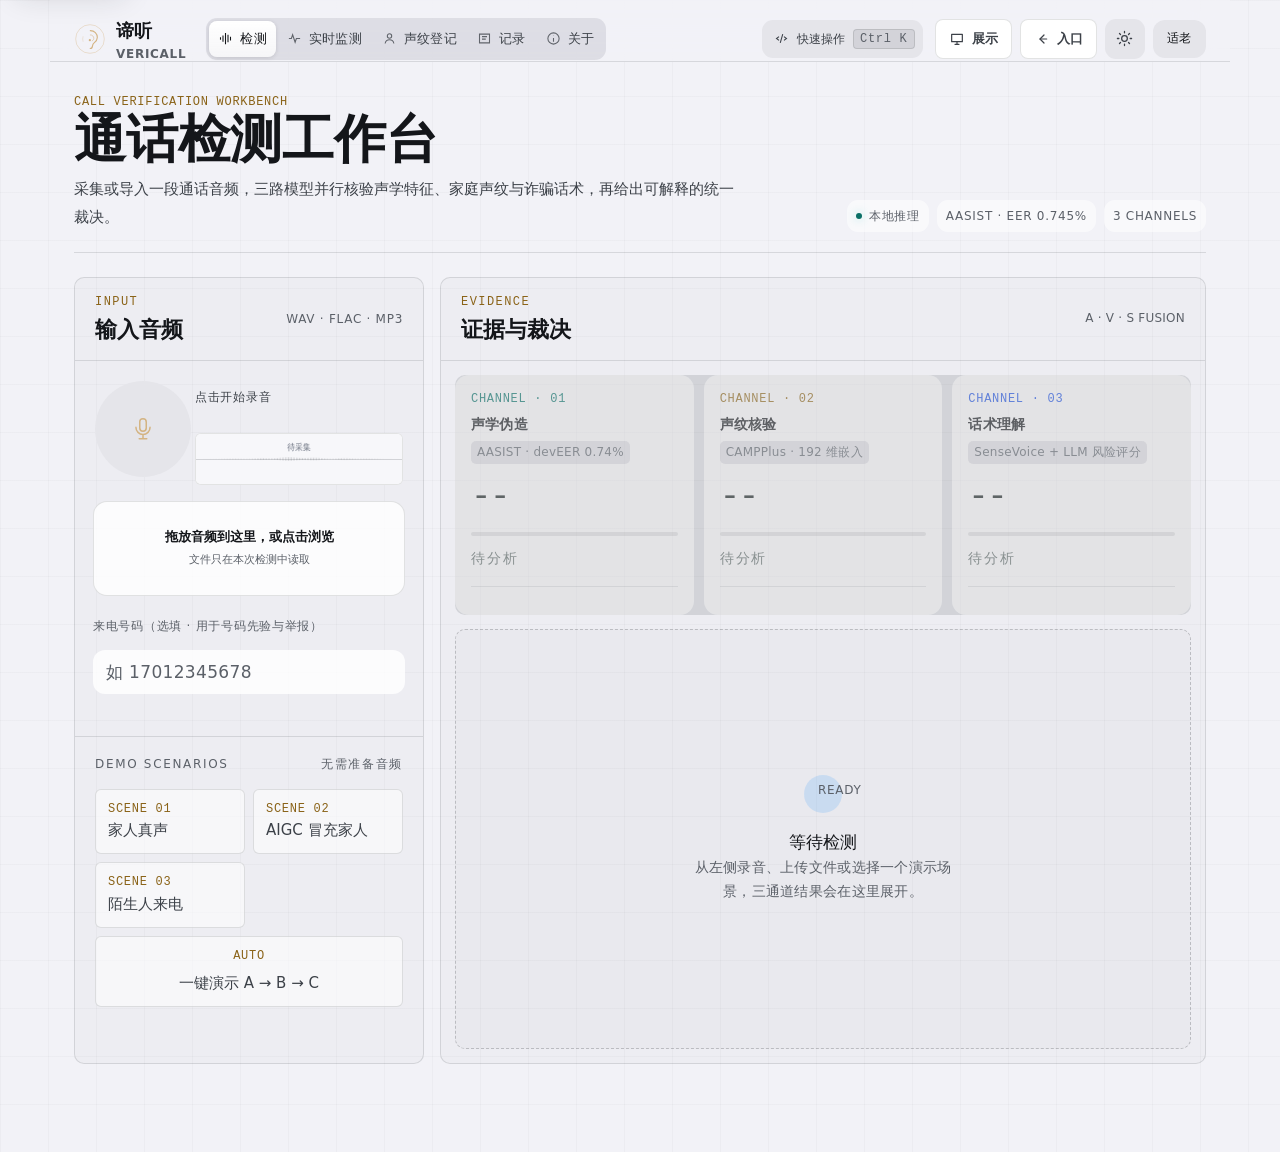
==== commit b1785ef8: "feat: 前端按获奖级标准重构 —— 设计系统 v2 + 展示落地页 以 Awwwards / Webby Awards / FWA 品质标准，对主站五页、登录页做系统级重构， 并新增独立展示落地页" ====
--- a/web/index.html
+++ b/web/index.html
@@ -1,1766 +1,1885 @@
-<!DOCTYPE html>
-<html lang="zh-CN">
-<head>
-<meta charset="UTF-8">
-<meta name="viewport" content="width=device-width, initial-scale=1.0, viewport-fit=cover">
-<meta name="description" content="谛听 VeriCall 面向 AIGC 语音诈骗场景，提供录音与文件鉴真、实时流式监测、声纹登记和检测记录管理。">
-<meta name="theme-color" content="#000000">
-<script src="theme.js?v=22"></script>
-<title>谛听 VeriCall · AIGC 语音鉴真</title>
-<link rel="icon" href="data:image/svg+xml,%3Csvg xmlns='http://www.w3.org/2000/svg' viewBox='0 0 48 48'%3E%3Ccircle cx='24' cy='24' r='21' fill='none' stroke='%23d4b483' stroke-width='2'/%3E%3Cpath d='M24.5 11.5c6.2 0 10.5 4.6 10.5 10.2 0 4.1-2.5 6.3-4.8 8.2-1.6 1.4-2.3 2.9-2.5 4.8-.2 2.2-1.3 3.5-3.4 3.5' fill='none' stroke='%23d4b483' stroke-width='2.5' stroke-linecap='round'/%3E%3Ccircle cx='23.8' cy='25.8' r='2.5' fill='%23d4b483'/%3E%3C/svg%3E">
-<style>
-:root{
-  --bg:#060607; --ink:#ece7dc; --mut:#8f8a7d; --dim:#57544c;
-  --gold:#d4b483; --gold2:#e9d3a7;
-  --line:rgba(236,231,220,.09); --line2:rgba(236,231,220,.18);
-  --ok:#8fb996; --warn:#d4a04a; --bad:#c96a5e;
-  --serif:var(--font-serif);
-  --sans:var(--font-sans);
-  --mono:var(--font-mono);
-}
-*{margin:0;padding:0;box-sizing:border-box}
-::selection{background:rgba(212,180,131,.25)}
-html{scrollbar-width:thin; scrollbar-color:#2a2a28 transparent}
-body{background:var(--bg); color:var(--ink); font-family:var(--sans);
-  min-height:100vh; min-height:100dvh; -webkit-font-smoothing:antialiased; overflow-x:hidden}
-body::before{content:''; position:fixed; inset:0; z-index:-1; pointer-events:none;
-  background:radial-gradient(1100px 600px at 50% -20%, rgba(212,180,131,.06), transparent 65%)}
-
-/* ============ 顶栏 ============ */
-header{max-width:1180px; margin:0 auto; padding:18px 32px 0;
-  display:flex; align-items:center; gap:34px}
-.logo{display:flex; align-items:center; gap:12px; cursor:default}
-.logo svg{width:34px; height:34px}
-.logo .cn{font-family:var(--serif); font-size:20px; letter-spacing:6px; font-weight:600}
-.logo .en{font-family:var(--sans); font-size:10px; letter-spacing:3.5px; color:var(--mut); margin-top:3px}
-.tabs{display:flex; gap:26px; margin-left:18px}
-.tab{font-size:13px; letter-spacing:2px; color:var(--mut); cursor:pointer;
-  padding:4px 2px; border-bottom:1px solid transparent; transition:all .25s; user-select:none}
-.tab:hover{color:var(--ink)}
-.tab.on{color:var(--ink); border-bottom-color:var(--gold)}
-.sys{margin-left:auto; display:flex; gap:18px; align-items:center;
-  font-family:var(--sans); font-size:11px; color:var(--dim)}
-.sys .it{display:flex; align-items:center; gap:6px}
-.sys .it b{color:var(--mut); font-weight:500}
-.pip{width:5px; height:5px; border-radius:50%; background:var(--dim)}
-.pip.ok{background:var(--ok); box-shadow:0 0 6px rgba(143,185,150,.8)}
-.pip.warn{background:var(--warn)}
-
-/* ============ 页面通用 ============ */
-main{max-width:1180px; margin:0 auto; padding:0 32px 90px}
-.page{display:none}
-.page.on{display:block}
-@keyframes rise{from{opacity:0; transform:translateY(16px)} to{opacity:1; transform:none}}
-.rise{animation:rise .8s cubic-bezier(.2,.7,.2,1) both}
-.hairline{height:1px; background:var(--line); margin:0}
-
-/* ============ 检测页 · 舞台 ============ */
-.hero{text-align:center; padding:38px 0 0}
-.hero h1{font-family:var(--sans); font-size:78px; font-weight:600; letter-spacing:28px;
-  text-indent:28px; line-height:1; color:var(--ink)}
-.hero .en{font-family:var(--mono); font-size:12px; letter-spacing:11px; text-indent:11px;
-  color:var(--gold); margin-top:14px}
-.hero .tag{font-size:13.5px; letter-spacing:3px; color:var(--mut); margin-top:12px}
-.waveline{display:block; margin:22px auto 0; width:min(560px,80%); height:36px; overflow:visible}
-.waveline path{fill:none; stroke-width:1.2}
-.w1{stroke:rgba(212,180,131,.5); animation:drift 7s linear infinite}
-.w2{stroke:rgba(236,231,220,.12); animation:drift 11s linear infinite reverse}
-@keyframes drift{to{transform:translateX(-200px)}}
-
-/* 输入舞台 */
-.stage{display:flex; flex-direction:column; align-items:center; padding:26px 0 8px}
-.orb{width:96px; height:96px; border-radius:50%; cursor:pointer; position:relative;
-  border:1px solid var(--line2); background:transparent; display:grid; place-items:center;
-  transition:border-color .3s, transform .3s}
-.orb:hover{border-color:var(--gold); transform:scale(1.03)}
-.orb svg{width:30px; height:30px}
-.orb.live{border-color:var(--bad)}
-.orb.live::before,.orb.live::after{content:''; position:absolute; inset:-1px; border-radius:50%;
-  border:1px solid rgba(201,106,94,.55); animation:ripple 1.8s ease-out infinite}
-.orb.live::after{animation-delay:.9s}
-@keyframes ripple{from{transform:scale(1); opacity:.9} to{transform:scale(1.75); opacity:0}}
-.orb-hint{margin-top:16px; font-size:12px; letter-spacing:2px; color:var(--dim)}
-.orb-hint b{color:var(--bad); font-family:var(--mono); font-weight:500}
-.or-line{display:flex; align-items:center; gap:14px; margin-top:26px;
-  font-size:12px; color:var(--dim); letter-spacing:1.5px}
-.or-line label{color:var(--mut); border-bottom:1px solid var(--line2); padding-bottom:1px;
-  cursor:pointer; transition:color .2s}
-.or-line label:hover{color:var(--gold2)}
-.or-line input{display:none}
-.demos{display:flex; gap:44px; margin-top:26px}
-.demo{background:none; border:none; cursor:pointer; text-align:left; padding:0;
-  color:var(--mut); font-family:var(--sans); transition:color .25s}
-.demo i{font-family:var(--mono); font-style:normal; font-size:10px; color:var(--gold);
-  letter-spacing:2px; display:block; margin-bottom:5px}
-.demo span{font-size:13px; letter-spacing:2px}
-.demo:hover{color:var(--ink)}
-.demo:hover span{border-bottom:1px solid var(--gold)}
-
-/* 分析中状态行 */
-.stage-status{margin-top:22px; font-family:var(--sans); font-size:11.5px; letter-spacing:2px;
-  color:var(--gold); min-height:18px; opacity:0; transition:opacity .4s}
-.stage-status.show{opacity:1}
-.stage-status .blink{animation:blink 1.1s steps(2) infinite}
-@keyframes blink{50%{opacity:0}}
-
-/* ============ 三通道 ============ */
-.channels{display:grid; grid-template-columns:repeat(3,1fr); gap:0; margin-top:34px;
-  border-top:1px solid var(--line); border-bottom:1px solid var(--line)}
-@media(max-width:880px){.channels{grid-template-columns:1fr}}
-.ch{padding:24px 26px 22px; position:relative; opacity:.4; transition:opacity .6s; overflow:hidden}
-.ch+.ch{border-left:1px solid var(--line)}
-@media(max-width:880px){.ch+.ch{border-left:none; border-top:1px solid var(--line)}}
-.ch.done{opacity:1; animation:rise .7s cubic-bezier(.2,.7,.2,1) both}
-.ch.pending{opacity:.7}
-.ch.pending::after{content:''; position:absolute; left:0; right:0; height:1px;
-  background:linear-gradient(90deg,transparent,var(--gold),transparent);
-  animation:scan 1.6s ease-in-out infinite}
-@keyframes scan{0%{top:0; opacity:0} 15%{opacity:1} 85%{opacity:1} 100%{top:100%; opacity:0}}
-.ch .idx{font-family:var(--mono); font-size:10px; letter-spacing:3px; color:var(--gold)}
-.ch h3{font-family:var(--sans); font-size:19px; font-weight:600; letter-spacing:3px; margin-top:10px}
-.ch .model{font-size:11px; color:var(--dim); letter-spacing:1px; margin-top:6px; font-family:var(--sans)}
-.ch .score{font-family:var(--mono); font-size:38px; font-weight:300; margin-top:16px; line-height:1;
-  color:var(--ink); font-variant-numeric:tabular-nums}
-.ch .score em{font-style:normal; font-size:14px; color:var(--dim); margin-left:4px}
-.ch .track{height:1px; background:var(--line); margin-top:16px; position:relative}
-.ch .track i{position:absolute; left:0; top:-0.5px; height:2px; width:0; background:var(--gold);
-  transition:width 1.2s cubic-bezier(.2,.8,.2,1)}
-.ch .foot{display:flex; justify-content:space-between; align-items:baseline; margin-top:14px;
-  font-size:11px; letter-spacing:1.5px}
-.ch .lab{font-family:var(--sans); color:var(--mut)}
-.ch .lab.bad{color:var(--bad)} .ch .lab.good{color:var(--ok)} .ch .lab.mid{color:var(--warn)}
-.ch .conf{color:var(--dim); font-family:var(--mono)}
-.ch .detail{font-size:12px; color:var(--mut); line-height:1.9; margin-top:12px;
-  max-height:0; overflow:hidden; transition:max-height .8s ease}
-.ch.done .detail{max-height:150px}
-
-/* ============ 裁决 ============ */
-.verdict{display:none; text-align:center; padding:46px 0 16px}
-.verdict.show{display:block; animation:rise .9s cubic-bezier(.2,.7,.2,1) both}
-.gauge{width:170px; height:170px; margin:0 auto; position:relative}
-.gauge svg{transform:rotate(-90deg)}
-.gauge .bgc{fill:none; stroke:var(--line); stroke-width:1.5}
-.gauge .fgc{fill:none; stroke-width:1.5; stroke-linecap:round;
-  transition:stroke-dashoffset 1.6s cubic-bezier(.2,.8,.2,1)}
-.gauge .gtxt{position:absolute; inset:0; display:grid; place-items:center}
-.gauge .gtxt b{font-family:var(--mono); font-size:30px; font-weight:300; font-variant-numeric:tabular-nums}
-.gauge .gtxt span{display:block; font-size:10px; letter-spacing:3px; color:var(--dim); margin-top:6px}
-.vword{font-family:var(--sans); font-size:54px; font-weight:600; letter-spacing:18px;
-  text-indent:18px; margin-top:30px}
-.verdict.allow .vword{color:var(--ok)} .verdict.allow .fgc{stroke:var(--ok)}
-.verdict.caution .vword{color:var(--warn)} .verdict.caution .fgc{stroke:var(--warn)}
-.verdict.block .vword{color:var(--bad)} .verdict.block .fgc{stroke:var(--bad)}
-.vreason{max-width:620px; margin:20px auto 0; font-size:13px; line-height:2; color:var(--mut)}
-.vmeta{display:flex; justify-content:center; gap:40px; margin-top:26px;
-  font-family:var(--sans); font-size:11px; color:var(--dim); letter-spacing:1px}
-.vmeta b{color:var(--mut); font-weight:500; margin-left:6px}
-
-/* ============ 登记页 ============ */
-.enroll{display:grid; grid-template-columns:1.2fr 1fr; gap:70px; padding-top:60px}
-@media(max-width:880px){.enroll{grid-template-columns:1fr; gap:40px}}
-.ptitle{font-family:var(--sans); font-size:30px; font-weight:600; letter-spacing:8px}
-.psub{font-size:12.5px; color:var(--mut); letter-spacing:1.5px; margin-top:12px; line-height:2}
-.field{margin-top:30px}
-.field label{display:block; font-size:11px; letter-spacing:3px; color:var(--dim); margin-bottom:10px}
-.field input[type=text]{width:100%; background:transparent; border:none;
-  border-bottom:1px solid var(--line2); padding:10px 2px; color:var(--ink); font-size:16px;
-  letter-spacing:2px; outline:none; transition:border-color .3s; font-family:var(--sans)}
-.field input[type=text]:focus{border-bottom-color:var(--gold)}
-.sess{display:flex; gap:0; border:1px solid var(--line); border-radius:2px; overflow:hidden}
-.sess button{flex:1; background:none; border:none; padding:12px; color:var(--mut);
-  font-size:12.5px; letter-spacing:2px; cursor:pointer; transition:all .25s; font-family:var(--sans)}
-.sess button+button{border-left:1px solid var(--line)}
-.sess button.on{color:var(--gold2); background:rgba(212,180,131,.06)}
-.prompt{font-size:12.5px; color:var(--mut); line-height:2.1; margin-top:18px;
-  padding:16px 18px; border-left:1px solid var(--gold); background:rgba(212,180,131,.04)}
-.enroll .stage{padding:30px 0 6px}
-.orb.sm{width:84px; height:84px}
-.orb.sm svg{width:26px; height:26px}
-.consent{display:flex; gap:10px; margin-top:28px; font-size:12px; color:var(--mut); line-height:1.9}
-.consent input{margin-top:4px; accent-color:var(--gold)}
-.btn{margin-top:26px; width:100%; padding:15px; background:transparent; cursor:pointer;
-  border:1px solid var(--gold); color:var(--gold2); font-size:13px; letter-spacing:5px;
-  font-family:var(--sans); transition:all .3s}
-.btn:hover{background:rgba(212,180,131,.08); letter-spacing:6px}
-.btn:disabled{opacity:.3; cursor:not-allowed; letter-spacing:5px}
-.vlib{margin-top:26px}
-.vrow{display:flex; align-items:baseline; gap:16px; padding:16px 2px;
-  border-bottom:1px solid var(--line)}
-.vrow .nm{font-family:var(--sans); font-size:17px; letter-spacing:3px}
-.vrow .ct{font-family:var(--mono); font-size:11px; color:var(--dim)}
-.vrow .st{margin-left:auto; font-size:10px; letter-spacing:2px; color:var(--ok)}
-.vempty{color:var(--dim); font-size:12.5px; letter-spacing:2px; padding:40px 0; text-align:center}
-
-/* ============ 记录页 ============ */
-.hist{padding-top:60px}
-.hrow{display:grid; grid-template-columns:150px 1fr 90px 220px 70px; gap:18px;
-  align-items:baseline; padding:18px 2px; border-bottom:1px solid var(--line);
-  font-size:13px; animation:rise .5s both}
-.hrow.head{color:var(--dim); font-size:10.5px; letter-spacing:2.5px; font-family:var(--sans);
-  border-bottom-color:var(--line2); animation:none}
-.hrow .t{font-family:var(--mono); font-size:11.5px; color:var(--dim)}
-.hrow .n{letter-spacing:1px}
-.hrow .v{font-size:12px; letter-spacing:3px}
-.hrow .v.allow{color:var(--ok)} .hrow .v.caution{color:var(--warn)} .hrow .v.block{color:var(--bad)}
-.hrow .s{font-family:var(--mono); font-size:11px; color:var(--mut)}
-.hrow .e{font-family:var(--mono); font-size:11px; color:var(--dim); text-align:right}
-.hfilters{display:flex; gap:10px; margin-top:24px; flex-wrap:wrap}
-.hchip{font-size:12px; letter-spacing:2px; color:var(--mut); border:1px solid var(--line2);
-  padding:6px 18px; border-radius:16px; cursor:pointer; transition:all .25s; user-select:none}
-.hchip:hover{color:var(--ink)}
-.hchip.on{color:var(--gold2); border-color:var(--gold); background:rgba(212,180,131,.06)}
-
-.toast{position:fixed; bottom:30px; left:50%; transform:translateX(-50%) translateY(16px);
-  background:#111110; border:1px solid var(--line2); color:var(--ink); font-size:13px;
-  letter-spacing:1.5px; padding:13px 26px; opacity:0; transition:all .35s; z-index:99;
-  pointer-events:none}
-.toast.show{opacity:1; transform:translateX(-50%) translateY(0)}
-.toast.err{border-color:rgba(201,106,94,.6); color:var(--bad)}
-
-/* ============ 实时监测页（P1-2） ============ */
-.live-stage{display:flex; flex-direction:column; align-items:center; padding:54px 0 8px}
-.orb.green{border-color:var(--ok)}
-.orb.yellow{border-color:var(--warn)}
-.orb.red{border-color:var(--bad)}
-.orb.yellow::before,.orb.yellow::after,.orb.red::before,.orb.red::after{
-  content:''; position:absolute; inset:-1px; border-radius:50%; animation:ripple 1.8s ease-out infinite}
-.orb.red::before,.orb.red::after{border-color:rgba(201,106,94,.55)}
-.orb.yellow::before,.orb.yellow::after{border-color:rgba(212,160,74,.5)}
-.live-state{margin-top:18px; font-size:14px; letter-spacing:3px; font-family:var(--sans)}
-.live-state.green{color:var(--ok)} .live-state.yellow{color:var(--warn)} .live-state.red{color:var(--bad)}
-.live-trans{margin-top:14px; font-size:12px; letter-spacing:1px; color:var(--mut);
-  max-width:560px; text-align:center; min-height:18px; line-height:1.8}
-.live-tip{margin-top:22px; font-size:11.5px; color:var(--dim); letter-spacing:1px}
-.live-tip b{color:var(--gold2); font-family:var(--mono); font-weight:500}
-.tl{display:flex; gap:3px; flex-wrap:wrap; margin-top:22px; max-width:680px; justify-content:center}
-.tl .b{width:13px; height:32px; border-radius:2px; background:var(--dim); opacity:.45; transition:opacity .3s}
-.tl .b.green{background:var(--ok); opacity:1} .tl .b.yellow{background:var(--warn); opacity:1}
-.tl .b.red{background:var(--bad); opacity:1}
-.tl .b:hover{outline:1px solid var(--gold)}
-.alert-card{position:fixed; inset:0; display:none; place-items:center;
-  background:rgba(6,6,7,.84); z-index:120}
-.alert-card.show{display:grid; animation:rise .5s both}
-.alert-box{max-width:440px; text-align:center; padding:42px 36px; border:1px solid rgba(201,106,94,.5);
-  background:#0d0c0c}
-.alert-box .t{font-family:var(--sans); font-size:30px; letter-spacing:8px; color:var(--bad)}
-.alert-box .a{font-size:14px; line-height:2.1; color:var(--ink); margin-top:20px}
-.alert-box .r{font-size:12px; color:var(--mut); line-height:1.9; margin-top:16px;
-  border-left:1px solid var(--gold); padding-left:14px; text-align:left}
-.alert-box .btn{width:auto; padding:13px 40px; margin-top:26px}
-
-/* ============ 适老模式（P2-3 · elder-mode） ============ */
-.elder-btn{cursor:pointer; border:1px solid var(--line2); background:none; color:var(--mut);
-  font-size:12px; letter-spacing:2px; padding:5px 14px; border-radius:2px; transition:all .25s;
-  font-family:var(--sans)}
-.elder-btn:hover{color:var(--gold2); border-color:var(--gold)}
-body.elder .elder-btn{color:var(--gold2); border-color:var(--gold)}
-body.elder .tab{font-size:19px; letter-spacing:3px}
-body.elder .hero h1{font-size:64px; letter-spacing:22px}
-body.elder .hero .tag{font-size:18px}
-body.elder .orb{width:150px; height:150px}
-body.elder .orb svg{width:60px; height:60px}
-body.elder .orb.sm{width:130px; height:130px}
-body.elder .orb-hint{font-size:20px}
-body.elder .ch .score{font-size:56px}
-body.elder .ch h3{font-size:26px}
-body.elder .ch .model{font-size:15px}
-body.elder .ch .foot{font-size:17px}
-body.elder .ch .detail{font-size:18px; line-height:2}
-body.elder .ch.done .detail{max-height:240px}
-body.elder .vword{font-size:72px}
-body.elder .vreason{font-size:22px; line-height:2.1}
-body.elder .vmeta{font-size:17px}
-body.elder .gauge{width:220px; height:220px}
-body.elder .gauge svg{width:220px; height:220px}
-body.elder .gauge .gtxt b{font-size:42px}
-body.elder .btn{font-size:20px; padding:20px; letter-spacing:6px}
-body.elder .ptitle{font-size:40px}
-body.elder .psub{font-size:19px; line-height:2.2}
-body.elder .field label{font-size:16px}
-body.elder .field input[type=text]{font-size:24px}
-body.elder .prompt{font-size:20px; line-height:2.2}
-body.elder .sess button{font-size:18px; padding:16px}
-body.elder .vrow .nm{font-size:24px}
-body.elder .hrow{font-size:18px}
-body.elder .toast{font-size:20px}
-/* 实时页 · 红黄绿整屏色块（仅适老模式显示） */
-.elder-banner{display:none}
-body.elder .elder-banner{display:block; margin-top:34px; padding:58px 24px; text-align:center;
-  font-family:var(--sans); font-size:56px; font-weight:600; letter-spacing:14px; text-indent:14px;
-  border-radius:10px; color:#101010; transition:background .5s, color .5s}
-body.elder .elder-banner .sub{display:block; font-size:24px; letter-spacing:4px; text-indent:4px;
-  margin-top:16px; font-family:var(--sans); font-weight:400}
-body.elder .elder-banner.green{background:#8fb996}
-body.elder .elder-banner.yellow{background:#d4a04a}
-body.elder .elder-banner.red{background:#c96a5e; color:#fff}
-body.elder .tl{display:none}
-body.elder .live-trans{font-size:22px}
-body.elder .live-state{display:none}
-body.elder .live-tip{display:none}
-/* 告警卡（适老放大） */
-body.elder .alert-box{max-width:680px; padding:56px 48px}
-body.elder .alert-box .t{font-size:56px; letter-spacing:12px}
-body.elder .alert-box .a{font-size:32px; line-height:2}
-body.elder .alert-box .r{font-size:22px; line-height:2}
-body.elder .alert-box .btn{font-size:24px; padding:18px 44px}
-body.elder #liveAlertReplay{font-size:18px}
-
-/* ============ 子女分享卡片（P2-4） ============ */
-.share-modal{position:fixed; inset:0; display:none; place-items:center;
-  background:rgba(6,6,7,.92); z-index:130; padding:20px; overflow:auto}
-.share-modal.show{display:grid; animation:rise .4s both}
-.share-box{max-width:420px; text-align:center}
-.share-box img{width:100%; max-height:70vh; object-fit:contain;
-  border:1px solid var(--line2); border-radius:4px; background:#0c0b0b}
-.share-box .hint{font-size:12px; color:var(--mut); margin-top:14px; letter-spacing:1.5px; line-height:1.9}
-.share-box .row{display:flex; gap:14px; justify-content:center; margin-top:16px}
-.share-box .btn{width:auto; padding:13px 30px; margin-top:0}
-body.elder .share-box{max-width:520px}
-body.elder .share-box .btn{font-size:22px; padding:16px 36px}
-
-/* ============ 叙事首页（关于 / 指标墙 / 红队自证 / 守护总览） ============ */
-.m-wall{display:grid; grid-template-columns:repeat(4,1fr); gap:14px; margin-top:40px}
-@media(max-width:880px){.m-wall{grid-template-columns:repeat(2,1fr)}}
-.m-card{background:rgba(236,231,220,.03); border:1px solid var(--line); border-radius:10px;
-  padding:18px 12px; text-align:center}
-.m-card .n{font-family:var(--mono); font-size:26px; color:var(--gold2); font-weight:300}
-.m-card .l{font-size:11.5px; color:var(--mut); margin-top:6px; letter-spacing:1px; line-height:1.8}
-.m-card .s{display:block; font-size:10px; color:var(--dim); font-family:var(--sans)}
-.p-chan{display:grid; grid-template-columns:repeat(3,1fr); gap:14px; margin-top:34px}
-@media(max-width:880px){.p-chan{grid-template-columns:1fr}}
-.pc{border-top:1px solid var(--line2); border-bottom:1px solid var(--line); padding:20px 18px; position:relative}
-.pc i{font-family:var(--mono); font-size:10px; letter-spacing:3px; color:var(--gold); font-style:normal}
-.pc h3{font-family:var(--sans); font-size:20px; letter-spacing:3px; margin-top:10px; font-weight:600}
-.pc p{font-size:12.5px; color:var(--mut); line-height:2; margin-top:10px}
-.red-team{margin-top:34px; border:1px solid rgba(201,106,94,.35); border-radius:10px; padding:22px 24px}
-.rt-t{font-size:13px; letter-spacing:3px; color:var(--bad)}
-.rt-row{display:flex; gap:36px; margin-top:16px; flex-wrap:wrap}
-.rt-row div{font-size:12px; color:var(--mut); letter-spacing:1px; line-height:1.9}
-.rt-row b{font-family:var(--mono); font-size:20px; color:var(--ink); font-weight:300; margin-right:6px}
-.rt-note{margin-top:12px; font-size:11.5px; color:var(--dim); letter-spacing:1px}
-.dash{margin-top:34px}
-.dash .dt{font-family:var(--sans); font-size:22px; letter-spacing:4px; color:var(--gold2); font-weight:600}
-.dash .ds{font-size:12px; color:var(--dim); letter-spacing:1px; margin-top:6px}
-.dash .dc{display:grid; grid-template-columns:repeat(4,1fr); gap:12px; margin-top:14px}
-@media(max-width:880px){.dash .dc{grid-template-columns:repeat(2,1fr)}}
-.dash .dk{background:rgba(236,231,220,.03); border:1px solid var(--line); border-radius:10px; padding:14px; text-align:center}
-.dash .dk .n{font-family:var(--mono); font-size:30px; color:var(--gold2); font-weight:600}
-.dash .dk .l{font-size:11px; color:var(--mut); margin-top:4px; letter-spacing:1.5px}
-.dash .bars{margin-top:14px; display:flex; gap:6px; align-items:flex-end; height:72px}
-.dash .bars .b{flex:1; background:rgba(212,180,131,.28); border-radius:2px 2px 0 0; min-height:2px; position:relative}
-.dash .bars .b span{position:absolute; top:-16px; left:50%; transform:translateX(-50%); font-size:9px; color:var(--dim); font-family:var(--mono)}
-.dash .bars .bx{position:absolute; bottom:-16px; left:50%; transform:translateX(-50%); font-size:9px; color:var(--dim); font-family:var(--mono); white-space:nowrap}
-.cta{display:flex; gap:16px; justify-content:center; margin-top:40px; flex-wrap:wrap}
-.cta .btn{width:auto; padding:14px 44px; margin-top:0}
-
-/* ============ 一键演示（放映字幕条） ============ */
-.demo-cap{position:fixed; left:50%; bottom:34px; transform:translateX(-50%) translateY(16px);
-  background:#111110; border:1px solid var(--line2); border-left:2px solid var(--gold);
-  color:var(--ink); font-size:13px; letter-spacing:1px; padding:12px 24px; max-width:720px;
-  opacity:0; transition:all .4s; z-index:98; pointer-events:none; line-height:1.9}
-.demo-cap.show{opacity:1; transform:translateX(-50%) translateY(0)}
-.demo-cap b{color:var(--gold2); font-family:var(--sans); font-size:16px; letter-spacing:3px; margin-right:12px}
-body.elder .demo-cap{font-size:20px}
-body.elder .demo-cap b{font-size:26px}
-
-/* ============ 现场挑战卡（实时监测页） ============ */
-.chal-live{margin-top:26px; max-width:720px; width:100%; text-align:left}
-.chal-live .t{font-family:var(--sans); font-size:20px; letter-spacing:5px; color:var(--gold2); text-align:center}
-.chal-live .sub{font-size:12px; color:var(--mut); text-align:center; margin-top:8px; letter-spacing:1px}
-.cl-scripts{display:grid; grid-template-columns:repeat(3,1fr); gap:12px; margin-top:14px}
-@media(max-width:880px){.cl-scripts{grid-template-columns:1fr}}
-.cl-card{background:rgba(236,231,220,.03); border:1px solid var(--line); border-radius:10px; padding:14px}
-.cl-card.bad{border-color:rgba(201,106,94,.4)}
-.cl-card.good{border-color:rgba(143,185,150,.4)}
-.cl-card i{font-family:var(--sans); font-size:10px; letter-spacing:2px; color:var(--gold); font-style:normal}
-.cl-card p{font-size:13px; color:var(--ink); line-height:2; margin-top:8px}
-
-/* ============ 波形画布 ============ */
-.wav-can{display:block; margin:14px auto 0; background:rgba(0,0,0,.25);
-  border:1px solid var(--line); border-radius:6px}
-
-/* ============ 历史详情弹窗 ============ */
-.detail-modal{position:fixed; inset:0; display:none; place-items:center;
-  background:rgba(6,6,7,.92); z-index:132; padding:20px; overflow:auto}
-.detail-modal.show{display:grid; animation:rise .3s both}
-.detail-box{width:min(640px,100%); text-align:left; padding:30px 30px 26px;
-  border:1px solid var(--line2); background:#0d0c0c; border-radius:6px; max-height:86vh; overflow:auto}
-.detail-box .t{font-family:var(--sans); font-size:20px; letter-spacing:4px; color:var(--gold2); text-align:center}
-.detail-box .meta{display:flex; flex-wrap:wrap; gap:8px 20px; justify-content:center; margin-top:14px;
-  font-size:11.5px; color:var(--mut); font-family:var(--sans)}
-.detail-box .meta b{color:var(--dim); font-weight:400; margin-right:5px}
-.detail-box .chs{margin-top:18px}
-.detail-box .ch2{background:rgba(0,0,0,.25); border:1px solid var(--line); border-radius:8px;
-  padding:12px 14px; margin-bottom:10px}
-.detail-box .ch2 .top{display:flex; justify-content:space-between; font-size:11px; color:var(--gold); letter-spacing:2px; font-family:var(--sans)}
-.detail-box .ch2 .sc{font-family:var(--mono); font-size:22px; margin-top:8px; font-weight:300}
-.detail-box .ch2 .de{font-size:12px; color:var(--mut); line-height:1.9; margin-top:6px}
-.detail-box .raz{margin-top:14px; border-left:1px solid var(--gold); padding-left:14px;
-  font-size:13px; color:var(--ink); line-height:2}
-.detail-box .btn{width:auto; padding:11px 36px; margin:18px auto 0; display:block}
-
-/* ============ 数字复核（B4-① 挑战应答闭环） ============ */
-.challenge-modal{position:fixed; inset:0; display:none; place-items:center;
-  background:rgba(6,6,7,.92); z-index:135; padding:20px; overflow:auto}
-.challenge-modal.show{display:grid; animation:rise .4s both}
-.chal-box{width:min(430px,100%); text-align:center; padding:34px 28px 30px;
-  border:1px solid var(--line2); background:#0d0c0c; border-radius:6px}
-.chal-box .t{font-family:var(--sans); font-size:24px; letter-spacing:6px; color:var(--gold2)}
-.chal-box .d{font-family:var(--mono); font-size:58px; letter-spacing:16px; text-indent:16px;
-  color:var(--ink); margin-top:20px}
-.chal-box .h{font-size:13px; color:var(--mut); line-height:2; margin:16px auto 6px; max-width:340px}
-.chal-box .r{font-size:14px; line-height:2; margin-top:16px; min-height:40px}
-.chal-box .btn{width:auto; padding:12px 36px; margin-top:14px}
-body.elder .chal-box{max-width:620px; padding:44px 36px}
-body.elder .chal-box .t{font-size:36px}
-body.elder .chal-box .d{font-size:84px}
-body.elder .chal-box .h{font-size:21px}
-body.elder .chal-box .r{font-size:22px}
-body.elder .chal-box .btn{font-size:22px; padding:16px 44px}
-
-/* ============ 拉子女进通话（P3-1 · 三方守护通话） ============ */
-.call-modal{position:fixed; inset:0; display:none; place-items:center;
-  background:rgba(6,6,7,.94); z-index:140; padding:20px}
-.call-modal.show{display:grid; animation:rise .4s both}
-.call-box{width:min(520px,100%); display:flex; flex-direction:column; align-items:center;
-  gap:18px; padding:26px 18px; text-align:center}
-.call-orb{width:110px; height:110px; border-radius:50%; display:grid; place-items:center;
-  position:relative; border:2px solid var(--gold)}
-.call-orb.waiting{border-color:var(--warn)}
-.call-orb.waiting::before,.call-orb.waiting::after{content:''; position:absolute; inset:-2px;
-  border-radius:50%; border:1px solid rgba(212,160,74,.5); animation:ripple 1.8s ease-out infinite}
-.call-orb.waiting::after{animation-delay:.9s}
-.call-orb.talking{border-color:var(--ok)}
-.call-orb svg{width:40px; height:40px}
-.call-state{font-size:17px; letter-spacing:3px; color:var(--gold2)}
-.call-sub{font-size:12.5px; color:var(--mut); letter-spacing:1px; line-height:1.9}
-.call-hangup{background:var(--bad); border-color:var(--bad); color:#fff;
-  padding:13px 44px; border-radius:40px; font-size:15px; letter-spacing:4px; cursor:pointer}
-.call-hangup:active{transform:scale(.97)}
-body.elder .call-state{font-size:26px}
-body.elder .call-sub{font-size:19px}
-body.elder .call-hangup{font-size:22px; padding:18px 56px}
-.child-link{cursor:pointer; border:1px solid var(--line2); background:none; color:var(--mut);
-  font-size:12px; letter-spacing:2px; padding:5px 14px; border-radius:2px; transition:all .25s;
-  font-family:var(--sans); text-decoration:none}
-.child-link:hover{color:var(--gold2); border-color:var(--gold)}
-
-/* ============ 移动端适配 ============ */
-@media(max-width:880px){
-  header{flex-wrap:wrap; gap:14px 20px; padding:16px 20px 0}
-  .tabs{order:3; width:100%; margin-left:0; justify-content:space-between; gap:0}
-  .sys{margin-left:auto}
-  main{padding:0 20px 70px}
-  .hero{padding-top:26px}
-  .hero h1{font-size:52px; letter-spacing:18px; text-indent:18px}
-  .hero .en{font-size:10px; letter-spacing:7px; text-indent:7px}
-  .hero .tag{font-size:12px; letter-spacing:2px}
-  .demos{gap:24px; flex-wrap:wrap; justify-content:center}
-  .vword{font-size:38px; letter-spacing:12px; text-indent:12px}
-  .vmeta{gap:20px; flex-wrap:wrap}
-  .hrow{grid-template-columns:96px 1fr 64px; gap:10px; padding:15px 2px}
-  .hrow .s,.hrow .e{display:none}
-  .hrow.head span:nth-child(4),.hrow.head span:nth-child(5){display:none}
-  .alert-box{max-width:92vw; padding:34px 24px}
-  .alert-box .t{font-size:24px; letter-spacing:5px}
-}
-@media(max-width:560px){
-  .sys{display:none}
-  .hero h1{font-size:42px; letter-spacing:14px; text-indent:14px}
-  .tab{font-size:12px; letter-spacing:1px}
-}
-
-/* ============ 减弱动效（系统设置） ============ */
-@media(prefers-reduced-motion:reduce){
-  *,*::before,*::after{animation-duration:.01ms!important;
-    animation-iteration-count:1!important; transition-duration:.01ms!important}
-}
-</style>
-<link rel="stylesheet" href="ui.css?v=22">
-<script src="ui.js?v=22" defer></script>
-</head>
-<body data-app="index">
-
-<header>
-  <div class="logo">
-    <svg viewBox="0 0 48 48" fill="none">
-      <circle cx="24" cy="24" r="21.5" stroke="#d4b483" stroke-width="1" opacity=".55"/>
-      <path d="M24.5 11.5c6.2 0 10.5 4.6 10.5 10.2 0 4.1-2.5 6.3-4.8 8.2-1.6 1.4-2.3 2.9-2.5 4.8-.2 2.2-1.3 3.5-3.4 3.5"
-            stroke="#d4b483" stroke-width="1.7" stroke-linecap="round"/>
-      <path d="M24.5 17.8c3 0 5.2 2.3 5.2 5.1 0 2-1.2 3.1-2.4 4"
-            stroke="#d4b483" stroke-width="1.2" stroke-linecap="round" opacity=".7"/>
-      <circle cx="23.8" cy="25.8" r="1.7" fill="#d4b483"/>
-      <path d="M13.5 20.5a11 11 0 0 0 0 7" stroke="#d4b483" stroke-width="1" stroke-linecap="round" opacity=".4"/>
-    </svg>
-    <div>
-      <div class="cn">谛听</div>
-      <div class="en">VERICALL</div>
-    </div>
-  </div>
-  <nav class="tabs" role="tablist" aria-label="主导航">
-    <button type="button" class="tab on" data-p="detect" data-label="检测">
-      <svg class="tab-icon" viewBox="0 0 24 24" fill="none" stroke="currentColor" stroke-width="1.7" aria-hidden="true"><path d="M12 3v18M8 7v10M4 10v4M16 6v12M20 9v6"/></svg>检测
-    </button>
-    <button type="button" class="tab" data-p="live" data-label="实时监测">
-      <svg class="tab-icon" viewBox="0 0 24 24" fill="none" stroke="currentColor" stroke-width="1.7" aria-hidden="true"><path d="M3 12h4l2-6 4 12 2-6h6"/></svg>实时监测
-    </button>
-    <button type="button" class="tab" data-p="enroll" data-label="声纹登记">
-      <svg class="tab-icon" viewBox="0 0 24 24" fill="none" stroke="currentColor" stroke-width="1.7" aria-hidden="true"><circle cx="12" cy="8" r="3.5"/><path d="M5 20c.8-4 3-6 7-6s6.2 2 7 6"/></svg>声纹登记
-    </button>
-    <button type="button" class="tab" data-p="history" data-label="记录">
-      <svg class="tab-icon" viewBox="0 0 24 24" fill="none" stroke="currentColor" stroke-width="1.7" aria-hidden="true"><path d="M4 5h16v14H4z"/><path d="M8 9h8M8 13h6"/></svg>记录
-    </button>
-    <button type="button" class="tab" data-p="about" data-label="关于">
-      <svg class="tab-icon" viewBox="0 0 24 24" fill="none" stroke="currentColor" stroke-width="1.7" aria-hidden="true"><circle cx="12" cy="12" r="9"/><path d="M12 11v6M12 7.5v.5"/></svg>关于
-    </button>
-  </nav>
-  <button type="button" class="command-trigger" data-command-open aria-label="打开快速操作">
-    <svg viewBox="0 0 24 24" fill="none" stroke="currentColor" stroke-width="1.7" aria-hidden="true"><path d="m8 9-4 3 4 3M16 9l4 3-4 3M14 5l-4 14"/></svg>
-    <span>快速操作</span><kbd>Ctrl K</kbd>
-  </button>
-  <div class="header-tools">
-    <a class="entry-link" id="entryFromIndex" href="login.html#index" title="返回统一入口" aria-label="返回统一入口">
-      <svg viewBox="0 0 24 24" fill="none" stroke="currentColor" stroke-width="1.8" stroke-linecap="round" stroke-linejoin="round" aria-hidden="true">
-        <path d="m15 18-6-6 6-6"></path>
-        <path d="M9 12h10"></path>
-      </svg>
-      <span>入口</span>
-    </a>
-    <button type="button" class="theme-toggle" data-theme-toggle aria-label="切换到浅色模式" title="切换到浅色模式" aria-pressed="false">
-      <svg class="theme-icon theme-icon-sun" viewBox="0 0 24 24" fill="none" stroke="currentColor" stroke-width="1.8" stroke-linecap="round" aria-hidden="true"><circle cx="12" cy="12" r="4"/><path d="M12 2v2M12 20v2M4.93 4.93l1.42 1.42M17.66 17.66l1.41 1.41M2 12h2M20 12h2M6.34 17.66l-1.41 1.41M19.07 4.93l-1.41 1.41"/></svg>
-      <svg class="theme-icon theme-icon-moon" viewBox="0 0 24 24" fill="none" stroke="currentColor" stroke-width="1.8" stroke-linecap="round" stroke-linejoin="round" aria-hidden="true"><path d="M12 3a6 6 0 0 0 9 9 9 9 0 1 1-9-9Z"/></svg>
-    </button>
-    <div class="sys" id="sys"></div>
-    <button class="elder-btn" id="elderBtn" title="适老模式：大字 · 红黄绿整屏色块 · 语音播报">适老</button>
-  </div>
-</header>
-
-<main>
-
-<!-- ================= 关于（叙事首页） ================= -->
-<section class="page" id="p-about">
-  <div class="hero rise" style="padding-top:6px">
-    <h1>AI 拟声电话诈骗</h1>
-    <div class="en rise" style="animation-delay:.15s">CALL GUARDIAN · 通话守卫</div>
-    <p class="tag rise" style="animation-delay:.3s;line-height:2.2;max-width:760px;margin:18px auto 0">
-      骗子用 AI 伪造家人的声音向老人要钱。谛听在通话中实时给出三重证据判定——<br>
-      <b style="color:var(--gold2);font-weight:600">这是合成声吗 · 这是家人本人吗 · 这是诈骗话术吗</b>——挡住老人的最后一笔转账。
-    </p>
-  </div>
-
-  <div class="m-wall rise" style="animation-delay:.45s">
-    <div class="m-card"><div class="n">0.745%</div><div class="l">AASIST dev EER<span class="s">best 0.316%</span></div></div>
-    <div class="m-card"><div class="n">0.51%</div><div class="l">声纹合库 EER<span class="s">200 人标定</span></div></div>
-    <div class="m-card"><div class="n">98.6%</div><div class="l">话术语义 F1<span class="s">二分类诈骗/正常</span></div></div>
-    <div class="m-card"><div class="n">0.00%</div><div class="l">红队误拦率<span class="s">适老零误伤</span></div></div>
-<div class="m-card"><div class="n">194ms</div><div class="l">流式单窗 P90<span class="s">本机 HTTP P95 0.71s</span></div></div>
-    <div class="m-card"><div class="n">3.49%</div><div class="l">AASIST eval EER<span class="s">英文基准 · 如实标注</span></div></div>
-    <div class="m-card"><div class="n">81.3%</div><div class="l">语义 8 类加权 F1<span class="s">v4 推荐口径</span></div></div>
-<div class="m-card"><div class="n">166</div><div class="l">回归测试用例<span class="s">Windows 165 passed + 1 POSIX-only</span></div></div>
-  </div>
-
-  <div class="p-chan rise" style="animation-delay:.6s">
-    <div class="pc"><i>CHANNEL · 01</i><h3>声学伪造检测</h3><p>听"这是不是 AI 合成的声音"。AASIST 模型，端侧 ONNX 化，一窗只需毫秒级。</p></div>
-    <div class="pc"><i>CHANNEL · 02</i><h3>家庭声纹核验</h3><p>辨"这是不是家人本人"。CAMPPlus 声纹，本地落盘、双信道注册、科学标定阈值。</p></div>
-    <div class="pc"><i>CHANNEL · 03</i><h3>话术语义理解</h3><p>懂"说的话是不是诈骗"。SenseVoice 转写 + 大模型风险评分，覆盖四类高发话术。</p></div>
-  </div>
-
-  <div class="red-team rise" style="animation-delay:.75s">
-    <div class="rt-t">我们攻击过自己 · 红队对抗评测</div>
-    <div class="rt-row">
-      <div><b>0.00%</b>误拦率（36 样本 6 方言，零误伤家人）</div>
-      <div><b>100%</b>粤语/闽南漏拦（方言绕过，已诚实暴露）</div>
-      <div><b>100% / 66.7%</b>对抗逃避率（空格改写 / 同音替换）</div>
-      <div><b>13.89%</b>红队方言评测 EER</div>
-    </div>
-    <div class="rt-note">不藏短板：方言泛化与对抗逃逸正是下一阶段路线——完整的攻击面框架见 evaluation/ 红队报告。</div>
-  </div>
-
-  <div class="dash rise" style="animation-delay:.9s">
-    <div class="dt">守护总览</div>
-    <div class="ds">本机实时统计 · 数据来自检测历史（自动刷新） · 子女端同步可见</div>
-    <div class="dc" id="dashCards">
-      <div class="dk"><div class="n">--</div><div class="l">今日通话</div></div>
-      <div class="dk"><div class="n">--</div><div class="l">拦截</div></div>
-      <div class="dk"><div class="n">--</div><div class="l">警惕</div></div>
-      <div class="dk"><div class="n">--</div><div class="l">放行</div></div>
-    </div>
-    <div class="bars" id="dashBars"></div>
-  </div>
-
-  <div class="cta rise" style="animation-delay:1.05s">
-    <button class="btn" id="goDetect">开始体验 · 三通道检测</button>
-    <a class="child-link" href="elder.html" target="_blank" style="align-self:center">适老端全屏</a>
-    <a class="child-link" href="child.html" target="_blank" style="align-self:center">子女守护端</a>
-  </div>
-</section>
-
-<!-- ================= 检测 ================= -->
-<section class="page on" id="p-detect">
-  <div class="workspace-head">
-    <div>
-      <div class="eyebrow">CALL VERIFICATION WORKBENCH</div>
-      <h1>通话检测工作台</h1>
-      <p>采集或导入一段通话音频，三路模型并行核验声学特征、家庭声纹与诈骗话术，再给出可解释的统一裁决。</p>
-    </div>
-    <div class="workspace-meta" aria-label="系统能力状态">
-      <span class="status-chip"><i></i>本地推理</span>
-      <span class="status-chip">AASIST · EER 0.745%</span>
-      <span class="status-chip">3 CHANNELS</span>
-    </div>
-  </div>
-
-  <div class="detect-layout">
-    <aside class="panel source-panel rise">
-      <div class="panel-head">
-        <div>
-          <div class="eyebrow">INPUT</div>
-          <h2 style="margin-top:5px">输入音频</h2>
-        </div>
-        <span class="meta">WAV · FLAC · MP3</span>
-      </div>
-      <div class="source-stage">
-        <button class="orb" id="recBtn" title="点击开始录音" aria-label="开始或停止录音">
-          <svg viewBox="0 0 24 24" fill="none" stroke="#d4b483" stroke-width="1.4" stroke-linecap="round" aria-hidden="true">
-            <rect x="9" y="2.5" width="6" height="11.5" rx="3"/><path d="M5.5 10.5a6.5 6.5 0 0 0 13 0M12 17v4M8.5 21h7"/>
-          </svg>
-        </button>
-        <div>
-          <div class="orb-hint" id="recHint">点击开始录音</div>
-          <canvas class="wav-can" id="recWave" width="264" height="56"></canvas>
-        </div>
-      </div>
-
-      <label class="drop-zone" id="dropZone" for="fileIn">
-        <input type="file" id="fileIn" accept=".wav,.flac,.mp3" aria-label="上传音频文件">
-        <span>
-          <strong>拖放音频到这里，或点击浏览</strong>
-          <span>文件只在本次检测中读取</span>
-          <span id="fileName"></span>
-        </span>
-      </label>
-
-      <div class="caller-field">
-        <label for="callerNum">来电号码（选填 · 用于号码先验与举报）</label>
-        <input type="text" id="callerNum" placeholder="如 17012345678" maxlength="16" inputmode="tel">
-      </div>
-
-      <div class="demos">
-        <div class="demos-title">
-          <span>DEMO SCENARIOS</span>
-          <span>无需准备音频</span>
-        </div>
-        <div class="demos-grid">
-          <button class="demo" data-demo="A"><i>SCENE 01</i><span>家人真声</span></button>
-          <button class="demo" data-demo="B"><i>SCENE 02</i><span>AIGC 冒充家人</span></button>
-          <button class="demo" data-demo="C"><i>SCENE 03</i><span>陌生人来电</span></button>
-          <button class="demo" id="demoPlay"><i>AUTO</i><span>一键演示 A → B → C</span></button>
-        </div>
-      </div>
-      <div class="stage-status" id="stageStatus" aria-live="polite"><span id="stageTxt"></span><span class="blink">▌</span></div>
-    </aside>
-
-    <div class="panel result-panel rise" style="animation-delay:.08s">
-      <div class="panel-head">
-        <div>
-          <div class="eyebrow">EVIDENCE</div>
-          <h2 style="margin-top:5px">证据与裁决</h2>
-        </div>
-        <span class="meta">A · V · S FUSION</span>
-      </div>
-      <div class="channels">
-        <div class="ch" id="ch-acoustic">
-          <div class="idx">CHANNEL · 01</div>
-          <h3>声学伪造</h3>
-          <div class="model">AASIST · devEER 0.74%</div>
-          <div class="score" id="sc-acoustic">--</div>
-          <div class="track"><i id="bar-acoustic"></i></div>
-          <div class="foot"><span class="lab" id="la-acoustic">待分析</span><span class="conf" id="cf-acoustic"></span></div>
-          <div class="detail" id="de-acoustic"></div>
-        </div>
-        <div class="ch" id="ch-voiceprint">
-          <div class="idx">CHANNEL · 02</div>
-          <h3>声纹核验</h3>
-          <div class="model">CAMPPlus · 192 维嵌入</div>
-          <div class="score" id="sc-voiceprint">--</div>
-          <div class="track"><i id="bar-voiceprint"></i></div>
-          <div class="foot"><span class="lab" id="la-voiceprint">待分析</span><span class="conf" id="cf-voiceprint"></span></div>
-          <div class="detail" id="de-voiceprint"></div>
-        </div>
-        <div class="ch" id="ch-semantic">
-          <div class="idx">CHANNEL · 03</div>
-          <h3>话术理解</h3>
-          <div class="model">SenseVoice + LLM 风险评分</div>
-          <div class="score" id="sc-semantic">--</div>
-          <div class="track"><i id="bar-semantic"></i></div>
-          <div class="foot"><span class="lab" id="la-semantic">待分析</span><span class="conf" id="cf-semantic"></span></div>
-          <div class="detail" id="de-semantic"></div>
-        </div>
-      </div>
-
-      <div class="result-empty" id="resultEmpty">
-        <span class="empty-k" aria-hidden="true">READY</span>
-        <div>
-          <strong>等待检测</strong>
-          <span>从左侧录音、上传文件或选择一个演示场景，三通道结果会在这里展开。</span>
-        </div>
-      </div>
-
-      <div class="verdict" id="verdict">
-        <div class="gauge">
-          <svg width="170" height="170" viewBox="0 0 170 170" aria-hidden="true">
-            <circle class="bgc" cx="85" cy="85" r="70"/>
-            <circle class="fgc" id="gaugeFg" cx="85" cy="85" r="70"
-                    stroke-dasharray="439.8" stroke-dashoffset="439.8"/>
-          </svg>
-          <div class="gtxt"><div><b id="gScore">--</b><span>可疑度</span></div></div>
-        </div>
-        <div>
-          <div class="vword" id="vWord">--</div>
-          <div class="vreason" id="vReason"></div>
-          <div class="vmeta">
-            <span>整体置信度<b id="vConf">--</b></span>
-            <span>分析耗时<b id="vTime">--</b></span>
-          </div>
-          <div class="result-actions">
-            <button class="btn secondary" id="copyFromVerdict" type="button" style="display:none">复制检测摘要</button>
-            <button class="btn" id="shareFromVerdict" type="button" style="display:none">生成子女提醒卡</button>
-            <button class="btn" id="callFromVerdict" type="button" style="display:none;border-color:var(--bad);color:var(--bad)">拉子女进通话</button>
-            <button class="btn" id="challengeFromVerdict" type="button" style="display:none">数字复核</button>
-          </div>
-        </div>
-      </div>
-    </div>
-  </div>
-</section>
-
-<!-- ================= 登记 ================= -->
-<section class="page" id="p-enroll">
-  <div class="enroll">
-    <div class="rise">
-      <div class="ptitle">声纹登记</div>
-      <p class="psub">登记家人声纹后，通道②即可核验来电者是否为本人。<br>建议三种场景各录一段，每段 30 秒以上。</p>
-      <div class="field"><label>家人称谓</label>
-        <input type="text" id="enName" placeholder="妈妈 / 爸爸 / 女儿 …"></div>
-      <div class="field"><label>采集场景</label>
-        <div class="sess" id="sessRow">
-          <button class="on" data-s="putonghua">普通话朗读</button>
-          <button data-s="fangyan">方言自由说</button>
-          <button data-s="readback">数字复述</button>
-        </div></div>
-      <div class="prompt" id="promptBox"></div>
-      <div class="stage">
-        <button class="orb sm" id="enRecBtn">
-          <svg viewBox="0 0 24 24" fill="none" stroke="#d4b483" stroke-width="1.4" stroke-linecap="round">
-            <rect x="9" y="2.5" width="6" height="11.5" rx="3"/><path d="M5.5 10.5a6.5 6.5 0 0 0 13 0M12 17v4M8.5 21h7"/>
-          </svg>
-        </button>
-        <div class="orb-hint" id="enRecHint">点击录音</div>
-        <div class="or-line">或
-          <label>上传录音<input type="file" id="enFileIn" accept=".wav,.flac"></label>
-          <span id="enFileName"></span>
-        </div>
-      </div>
-      <div class="consent">
-        <input type="checkbox" id="consent">
-        <span>本人（或已获家人授权）同意将录音用于谛听 VeriCall 项目的声纹特征提取与竞赛演示，数据仅保存在本机，不用于其他用途。</span>
-      </div>
-      <button class="btn" id="enSubmit" disabled>登记声纹</button>
-    </div>
-    <div class="rise" style="animation-delay:.2s">
-      <div class="ptitle">声纹库</div>
-      <p class="psub" id="voiceSub">已登记 0 位</p>
-      <div class="vlib" id="voiceList"><div class="vempty">暂无登记</div></div>
-    </div>
-  </div>
-</section>
-
-<!-- ================= 记录 ================= -->
-<section class="page" id="p-history">
-  <div class="hist rise">
-    <div class="hist-head">
-      <div>
-        <div class="ptitle">检测记录</div>
-        <p class="psub">每次分析自动留档 · 数据保存在本机</p>
-      </div>
-      <button class="mini-btn" id="histExport" type="button" title="把当前筛选结果导出为 CSV 表格">
-        <svg viewBox="0 0 24 24" fill="none" stroke="currentColor" stroke-width="1.7" aria-hidden="true">
-          <path d="M12 3v12M8 11l4 4 4-4M5 19h14"/>
-        </svg>导出 CSV
-      </button>
-    </div>
-    <div class="hist-toolbar">
-      <label class="hist-search">
-        <svg viewBox="0 0 24 24" fill="none" stroke="currentColor" stroke-width="1.8" aria-hidden="true">
-          <circle cx="11" cy="11" r="7"/><path d="m20 20-3.8-3.8"/>
-        </svg>
-        <input type="search" id="histQuery" placeholder="搜索场景 / 号码 / 转写 / 结论" aria-label="搜索检测记录" autocomplete="off">
-      </label>
-      <div class="hfilters" id="histFilters" role="group" aria-label="按裁决筛选">
-        <button class="hchip on" type="button" data-f="">全部</button>
-        <button class="hchip" type="button" data-f="block">拦截</button>
-        <button class="hchip" type="button" data-f="caution">警惕</button>
-        <button class="hchip" type="button" data-f="allow">放行</button>
-      </div>
-      <span class="spacer"></span>
-      <span class="hist-summary" id="histSummary" aria-live="polite">共 <b>0</b> 条</span>
-    </div>
-    <div class="hist-list" id="histList"></div>
-  </div>
-</section>
-
-<!-- ================= 实时监测 ================= -->
-<section class="page" id="p-live">
-  <div class="live-stage rise">
-    <button class="orb green" id="liveOrb" title="点击开始或停止实时监测" aria-label="点击开始或停止实时监测">
-      <svg viewBox="0 0 24 24" fill="none" stroke="#d4b483" stroke-width="1.4" stroke-linecap="round">
-        <rect x="9" y="2.5" width="6" height="11.5" rx="3"/><path d="M5.5 10.5a6.5 6.5 0 0 0 13 0M12 17v4M8.5 21h7"/>
-      </svg>
-    </button>
-    <div class="live-state green" id="liveState">监听未开始</div>
-    <div class="elder-banner green" id="elderBanner">通话正常<span class="sub">放心聊</span></div>
-    <div class="live-metrics" aria-live="polite">
-      <div class="lm"><span>已分析窗口</span><b id="liveWinN">0</b></div>
-      <div class="lm"><span>最新状态</span><b id="liveStateNow">待机</b></div>
-      <div class="lm"><span>融合可疑度</span><b id="liveFused">--</b></div>
-      <div class="lm"><span>最近更新</span><b id="liveUpdated">--</b></div>
-    </div>
-    <button class="btn" id="liveBtn" style="width:auto;padding:13px 46px;margin-top:24px">开始监听</button>
-    <div class="live-trans" id="liveTrans"></div>
-    <canvas class="wav-can" id="liveWave" width="264" height="56"></canvas>
-    <div class="tl" id="liveTimeline"></div>
-    <div class="live-tip">边说边判 · 单窗处理 P90 194ms · 断线自动回退「上传检测」模式</div>
-
-    <!-- 现场挑战卡（评委/观众互动） -->
-    <div class="chal-live rise">
-      <div class="t">现场挑战 · 请你来念</div>
-      <div class="sub">点击上方「开始监听」，照着下面任一段念出来，看谛听实时怎么判</div>
-      <div class="cl-scripts">
-        <div class="cl-card bad"><i>话术 A · 冒充子女要钱</i><p>"妈，是我啊，我手机摔了这是同学的号，学校急用五万块，先别告诉我爸，快点转！"</p></div>
-        <div class="cl-card bad"><i>话术 B · 冒充公检法</i><p>"这里是市公安局，你名下银行卡涉嫌洗钱，立刻把钱转入安全账户配合清查，否则下午冻结逮捕！"</p></div>
-        <div class="cl-card good"><i>对照 · 正常家人</i><p>"妈，我周末回来吃饭，你别买菜了我在路上买。对了爸的降压药吃完没？"</p></div>
-      </div>
-    </div>
-  </div>
-</section>
-
-</main>
-<div class="demo-cap" id="demoCap"></div>
-<div class="toast" id="toast"></div>
-
-<div class="alert-card" id="liveAlert" role="dialog" aria-modal="true" aria-labelledby="liveAlertTitle" aria-hidden="true">
-  <div class="alert-box">
-    <div class="t" id="liveAlertTitle">请先核实</div>
-    <div class="a" id="liveAlertA">这个电话的声音有些不对劲，建议先挂断，拨打家人平时的号码确认一下。</div>
-    <div class="r" id="liveAlertR"></div>
-    <div style="display:flex;gap:14px;justify-content:center;margin-top:26px;flex-wrap:wrap">
-      <button class="btn" id="liveAlertClose" style="margin-top:0">我知道了</button>
-      <button class="btn" id="liveAlertShare" style="margin-top:0">发给子女</button>
-      <button class="btn" id="liveAlertCall" style="margin-top:0;border-color:var(--bad);color:var(--bad)">拉子女进通话</button>
-      <button class="btn" id="liveAlertChallenge" style="margin-top:0">数字复核</button>
-    </div>
-    <button type="button" id="liveAlertReplay" class="text-action" style="margin-top:16px;font-size:12px;color:var(--dim)">重播提醒</button>
-  </div>
-</div>
-
-<div class="share-modal" id="shareModal" role="dialog" aria-modal="true" aria-label="子女提醒卡预览" aria-hidden="true">
-  <div class="share-box">
-    <img id="shareImg" alt="谛听拦截提醒卡">
-    <div class="hint">长按图片保存转发给子女 · 或点击下方按钮保存</div>
-    <div class="row">
-      <button class="btn" id="shareDownload">保存图片</button>
-      <button class="btn" id="shareClose">关闭</button>
-    </div>
-  </div>
-</div>
-
-<!-- ============ 数字复核（B4-① 挑战应答：防录音回放/换人） ============ -->
-<div class="challenge-modal" id="challengeModal" role="dialog" aria-modal="true" aria-labelledby="challengeTitle" aria-hidden="true">
-  <div class="chal-box">
-    <div class="t" id="challengeTitle">数字复核</div>
-    <div class="d" id="chalDigits">----</div>
-    <div class="h" id="chalHint">把上面数字给对方看，录下对方跟读的声音</div>
-    <button class="orb sm" id="chalRecBtn">
-      <svg viewBox="0 0 24 24" fill="none" stroke="#d4b483" stroke-width="1.4" stroke-linecap="round">
-        <rect x="9" y="2.5" width="6" height="11.5" rx="3"/><path d="M5.5 10.5a6.5 6.5 0 0 0 13 0M12 17v4M8.5 21h7"/>
-      </svg>
-    </button>
-    <div class="orb-hint" id="chalRecHint">点击录音（让对方跟读数字）</div>
-    <div class="r" id="chalResult"></div>
-    <button class="btn" id="chalClose">关闭</button>
-  </div>
-</div>
-
-<!-- ============ 历史详情弹窗（⑤ 记录详情） ============ -->
-<div class="detail-modal" id="histModal" role="dialog" aria-modal="true" aria-labelledby="hmTitle" aria-hidden="true">
-  <div class="detail-box">
-    <div class="t" id="hmTitle">检测详情</div>
-    <div class="meta" id="hmMeta"></div>
-    <div class="chs" id="hmChs"></div>
-    <div class="raz" id="hmRaz"></div>
-    <button class="btn" id="hmClose">关闭</button>
-  </div>
-</div>
-
-<!-- ============ 拉子女进通话（P3-1） ============ -->
-<div class="call-modal" id="callModal" role="dialog" aria-modal="true" aria-label="呼叫子女加入通话" aria-hidden="true">
-  <div class="call-box">
-    <div class="call-orb waiting" id="callOrb">
-      <svg viewBox="0 0 24 24" fill="none" stroke="#d4a04a" stroke-width="1.4" stroke-linecap="round" id="callOrbSvg">
-        <path d="M22 16.9v3a2 2 0 0 1-2.2 2 19.8 19.8 0 0 1-8.6-3.1 19.5 19.5 0 0 1-6-6A19.8 19.8 0 0 1 2.1 4.2 2 2 0 0 1 4.1 2h3a2 2 0 0 1 2 1.7c.1 1 .4 2 .7 2.9a2 2 0 0 1-.5 2.1L8 10a16 16 0 0 0 6 6l1.3-1.3a2 2 0 0 1 2.1-.5c.9.3 1.9.6 2.9.7a2 2 0 0 1 1.7 2z"/>
-      </svg>
-    </div>
-    <div class="call-state" id="callState">正在呼叫子女 …</div>
-    <div class="call-sub" id="callSub">谛听已把这次可疑来电推送给子女端<br>子女接听后，你们的声音会实时互通</div>
-    <button class="call-hangup" id="callHangup">取消呼叫</button>
-  </div>
-</div>
-
-<script src="copy.js"></script>
-<script>
-const $=id=>document.getElementById(id);
-function openModal(id,options){
-  const el=$(id);
-  if(window.VeriCallDialog) return window.VeriCallDialog.open(el,options||{});
-  el.classList.add("show"); el.setAttribute("aria-hidden","false"); return true;
-}
-function closeModal(id){
-  const el=$(id);
-  if(window.VeriCallDialog&&window.VeriCallDialog.isOpen(el)) return window.VeriCallDialog.close(el);
-  el.classList.remove("show"); el.setAttribute("aria-hidden","true"); return false;
-}
-/* XSS 防护：所有进入 innerHTML 的用户可控文本先经 esc() 转义 */
-function esc(s){return String(s==null?'':s).replace(/[&<>"']/g,c=>({'&':'&amp;','<':'&lt;','>':'&gt;','"':'&quot;',"'":'&#39;'}[c]));}
-const PROMPTS={
-  putonghua:"请朗读：妈，是我。我在外面出了点事，急需五万块钱周转，先别告诉我爸。银行卡号是 6222 开头。妈你听出来是我了吧？——覆盖称谓 / 金额 / 紧迫话术的诈骗高频模式。",
-  fangyan:"请用方言自然聊天 1 分钟以上（讲讲今天做了什么即可，无需朗读）。",
-  readback:"请复述屏幕上的随机数字：58 302 1174 90（用于声纹确认测试）。"
-};
-const VTXT={allow:"放行",caution:"警惕",block:"拦截"};
-let curSess="putonghua", enRec=null;
-
-/* ---------- 适老模式 + 语音播报（P2-3） ---------- */
-/* copy.js 兜底（file:// 直开或静态服务缺失时仍可用） */
-const COPY=window.VERICALL_COPY||{
-  states:{green:{word:"通话正常",short:"放心聊",advise:"通话正常，放心聊。"},
-    yellow:{word:"话术可疑",short:"多留个心眼",advise:"这通电话提到转账，请多留个心眼，和家里人商量一下再决定。"},
-    red:{word:"请先核实",short:"先挂断，回拨确认",advise:"这个电话的声音有些不对劲，建议先挂断，拨打家人平时的号码确认一下。"}},
-  card:{title:"谛听拦截提醒",subtitle:"AI 拟声电话诈骗 · 三通道联合判定",action:"建议这样做",
-    footer:"谛听 VeriCall",hint:"长按保存图片，转发给子女"},
-  advise:function(s,f){return (this.states[s]||this.states.green).advise.replace("{family}",f||"家人")},
-  speak:function(s,f){return this.advise(s,f)}
-};
-let elderOn=localStorage.getItem("vericall_elder")==="1";
-let voiceOn=localStorage.getItem("vericall_voice")!=="0";
-let voiceNames=[], lastLiveWin=null, lastRec=null, lastYSpk=0;
-function speak(text){
-  if(!voiceOn||!window.speechSynthesis||!text) return;
-  try{
-    speechSynthesis.cancel();
-    const u=new SpeechSynthesisUtterance(text);
-    u.lang="zh-CN"; u.rate=elderOn?0.85:0.95; u.pitch=1; u.volume=1;
-    speechSynthesis.speak(u);
-  }catch(_){}
-}
-function applyElder(){
-  document.body.classList.toggle("elder",elderOn);
-  $("elderBtn").textContent=elderOn?"适老 · 开":"适老";
-}
-$("elderBtn").onclick=()=>{
-  elderOn=!elderOn; localStorage.setItem("vericall_elder",elderOn?"1":"0");
-  applyElder();
-  if(elderOn) speak("适老模式已开启。字体会变大，遇到可疑电话我会念给您听。");
-};
-applyElder();
-
-/* ---------- 状态栏 ---------- */
-async function loadStatus(){
-  try{
-    const s=await(await fetch("/api/status")).json();
-    const eer=s.aasist_dev_eer!=null?s.aasist_dev_eer.toFixed(2)+"%":"--";
-    const ac=s.acoustic||"aasist";
-    const acLabel=ac==="aasist"?"AASIST":(ac==="xlsr_cn"?"XLS-R 中文域":(ac.startsWith("xlsr_cn")?"XLS-R 中文域·宽谱":ac));
-    const acPip=ac==="aasist"?"ok":"ok";
-    $("sys").innerHTML=
-      `<span class="it"><span class="pip ${acPip}"></span>${acLabel} <b>${eer}</b></span>
-       <span class="it"><span class="pip ${s.voices.length?"ok":"warn"}"></span>声纹 <b>${s.voices.length}</b></span>
-       <span class="it"><span class="pip ${s.ollama?"ok":"warn"}"></span>OLLAMA <b>${s.ollama?"ON":"OFF"}</b></span>`;
-    renderVoices(s.voices);
-  }catch(e){}
-}
-function renderVoices(vs){
-  voiceNames=vs.map(v=>v.name);
-  $("voiceSub").textContent=`已登记 ${vs.length} 位`;
-  $("voiceList").innerHTML=vs.length?vs.map(v=>
-    `<div class="vrow"><span class="nm">${esc(v.name)}</span>
-     <span class="ct">${+v.samples||0} SAMPLES</span><span class="st">已登记</span></div>`).join("")
-    :'<div class="vempty">暂无登记</div>';
-}
-
-/* ---------- 页签 ---------- */
-document.querySelectorAll(".tab").forEach(t=>t.onclick=()=>{
-  document.querySelectorAll(".tab").forEach(x=>x.classList.remove("on"));
-  document.querySelectorAll(".page").forEach(x=>x.classList.remove("on"));
-  t.classList.add("on"); $("p-"+t.dataset.p).classList.add("on");
-  if(t.dataset.p==="history") loadHistory();
-  if(t.dataset.p==="about") loadDashboard();
-});
-
-/* ---------- 音频采集公共工具 ---------- */
-function create16kAudioContext(){
-  const Ctx=window.AudioContext||window.webkitAudioContext;
-  let ac;
-  try{ac=new Ctx({sampleRate:16000});}catch(_){ac=new Ctx();}
-  if(ac.sampleRate!==16000)console.warn("AudioContext 实际采样率为",ac.sampleRate,"，已在前端重采样到 16kHz");
-  return ac;
-}
-function createStreamResampler(inputRate,outputRate){
-  if(inputRate===outputRate)return x=>x;
-  const step=inputRate/outputRate;
-  let tail=new Float32Array(0),pos=0;
-  return input=>{
-    const data=new Float32Array(tail.length+input.length);
-    data.set(tail); data.set(input,tail.length);
-    const out=[];
-    while(pos<data.length-1){
-      const i=Math.floor(pos),f=pos-i;
-      out.push(data[i]+(data[i+1]-data[i])*f);
-      pos+=step;
-    }
-    const consumed=Math.min(Math.floor(pos),data.length);
-    tail=data.slice(consumed); pos-=consumed;
-    return Float32Array.from(out);
-  };
-}
-
-/* ---------- WAV 录音器 ---------- */
-function makeRecorder(btnId,hintId,onDone,opts){
-  opts=opts||{};
-  const btn=$(btnId),hint=$(hintId);
-  let ac,proc,src,silent,resample,chunks=[],recording=false,t0;
-  function encodeWav(samples,sr){
-    const len=samples.length, buf=new ArrayBuffer(44+len*2), v=new DataView(buf);
-    const ws=(o,s)=>{for(let i=0;i<s.length;i++)v.setUint8(o+i,s.charCodeAt(i))};
-    ws(0,"RIFF");v.setUint32(4,36+len*2,true);ws(8,"WAVEfmt ");v.setUint32(16,16,true);
-    v.setUint16(20,1,true);v.setUint16(22,1,true);v.setUint32(24,sr,true);
-    v.setUint32(28,sr*2,true);v.setUint16(32,2,true);v.setUint16(34,16,true);
-    ws(36,"data");v.setUint32(40,len*2,true);
-    for(let i=0;i<len;i++){let s=Math.max(-1,Math.min(1,samples[i]));
-      v.setInt16(44+i*2,s<0?s*0x8000:s*0x7FFF,true)}
-    return new Blob([buf],{type:"audio/wav"});
-  }
-  btn.onclick=async()=>{
-    if(recording){
-      recording=false; proc.disconnect(); src.disconnect(); silent.disconnect(); btn.classList.remove("live");
-      const dur=(Date.now()-t0)/1000;
-      const total=chunks.reduce((a,c)=>a+c.length,0), all=new Float32Array(total);
-      let off=0; chunks.forEach(c=>{all.set(c,off);off+=c.length}); chunks=[];
-      const blob=encodeWav(all,16000);
-      hint.textContent=`已录 ${dur.toFixed(1)} 秒 · 点击重新录制`;
-      onDone(blob,dur); ac.close(); return;
-    }
-    try{
-      const stream=await navigator.mediaDevices.getUserMedia({audio:{channelCount:1}});
-      ac=create16kAudioContext();
-      resample=createStreamResampler(ac.sampleRate,16000);
-      src=ac.createMediaStreamSource(stream);
-      proc=ac.createScriptProcessor(4096,1,1);
-      silent=ac.createGain(); silent.gain.value=0;
-      src.connect(proc); proc.connect(silent); silent.connect(ac.destination);
-      proc.onaudioprocess=e=>{if(recording){const raw=e.inputBuffer.getChannelData(0),ch=resample(raw);
-        chunks.push(new Float32Array(ch)); if(opts.canvas) drawWave($(opts.canvas),raw)}};
-      recording=true; t0=Date.now(); btn.classList.add("live");
-      hint.innerHTML="录音中 <b id='"+btnId+"T'></b> · 再次点击停止";
-      const tick=()=>{const el=$(btnId+"T"); if(el&&recording){el.textContent=((Date.now()-t0)/1000).toFixed(1)+"s"; setTimeout(tick,200)}};
-      tick();
-    }catch(e){toast("无法访问麦克风："+e.message,true)}
-  };
-}
-makeRecorder("recBtn","recHint",(b)=>{analyzeFile(b,"record_"+Date.now()+".wav")},{canvas:"recWave"});
-makeRecorder("enRecBtn","enRecHint",(b)=>{enRec={blob:b,name:"enroll_"+Date.now()+".wav"};checkEnroll()});
-
-/* ---------- 上传 ---------- */
-$("fileIn").onchange=()=>{const f=$("fileIn").files[0]; if(f){$("fileName").textContent=f.name; analyzeFile(f,f.name)}};
-$("enFileIn").onchange=()=>{const f=$("enFileIn").files[0]; if(f){$("enFileName").textContent=f.name; enRec={blob:f,name:f.name}; checkEnroll()}};
-
-/* ---------- demo ---------- */
-document.querySelectorAll(".demo").forEach(c=>c.onclick=()=>{
-  const fd=new FormData(); fd.append("demo",c.dataset.demo);
-  fd.append("caller_number",$("callerNum").value.trim()); runAnalyze(fd);
-});
-
-/* ---------- 分析 ---------- */
-const STAGES=["CH.01 ACOUSTIC · 声学伪造检测","CH.02 VOICEPRINT · 声纹比对","CH.03 SEMANTIC · 话术理解","FUSION · 融合裁决"];
-let progTimer=null;
-function analyzeFile(blob,name){
-  const fd=new FormData(); fd.append("file",blob,name);
-  fd.append("caller_number",$("callerNum").value.trim()); runAnalyze(fd);
-}
-async function runAnalyze(fd){
-  resetChannels(); $("verdict").className="verdict";
-  const ss=$("stageStatus"); ss.classList.add("show");
-  let si=0; $("stageTxt").textContent=STAGES[0];
-  progTimer=setInterval(()=>{si=Math.min(si+1,STAGES.length-1); $("stageTxt").textContent=STAGES[si]},6500);
-  const chans=["acoustic","voiceprint","semantic"];
-  chans.forEach((k,i)=>setTimeout(()=>$("ch-"+k).classList.add("pending"), i*300));
-  try{
-    const r=await fetch("/api/analyze",{method:"POST",body:fd});
-    const data=await r.json();
-    clearInterval(progTimer); ss.classList.remove("show");
-    chans.forEach(k=>$("ch-"+k).classList.remove("pending"));
-    if(data.error){toast(data.message||("分析失败: "+data.error),true);return null}
-    revealResult(data);
-    return data;
-  }catch(e){
-    clearInterval(progTimer); ss.classList.remove("show");
-    chans.forEach(k=>$("ch-"+k).classList.remove("pending"));
-    toast("请求失败: "+e.message,true);
-    return null;
-  }
-}
-function resetChannels(){
-  $("copyFromVerdict").style.display="none";
-  $("shareFromVerdict").style.display="none";
-  $("challengeFromVerdict").style.display="none";
-  ["acoustic","voiceprint","semantic"].forEach(k=>{
-    $("ch-"+k).classList.remove("done");
-    $("la-"+k).className="lab"; $("la-"+k).textContent="分析中";
-    $("bar-"+k).style.width="0"; $("sc-"+k).innerHTML="--";
-    $("de-"+k).textContent=""; $("cf-"+k).textContent="";
-  });
-}
-function revealResult(rec){
-  lastRec=rec;
-  rec.channels.forEach((c,i)=>{
-    setTimeout(()=>{
-      const k=c.name, card=$("ch-"+k);
-      card.classList.add("done");
-      const bad=c.score>=0.6, mid=c.score>=0.35&&!bad;
-      const lab=$("la-"+k); lab.textContent=c.label;
-      lab.className="lab "+(bad?"bad":mid?"mid":"good");
-      $("bar-"+k).style.width=Math.round(c.score*100)+"%";
-      $("bar-"+k).style.background=bad?"var(--bad)":mid?"var(--warn)":"var(--gold)";
-      const sc=$("sc-"+k);
-      sc.innerHTML=c.score.toFixed(2)+"<em>/1.0</em>";
-      sc.style.color=bad?"var(--bad)":mid?"var(--warn)":"var(--ink)";
-      $("cf-"+k).textContent="CONF "+c.confidence;
-      $("de-"+k).textContent=c.detail;
-    }, i*500);
-  });
-  setTimeout(()=>{
-    const v=$("verdict");
-    v.className="verdict show "+rec.final;
-    $("vWord").textContent=VTXT[rec.final]||rec.final;
-    $("vReason").textContent=rec.rationale;
-    $("gScore").textContent=rec.score.toFixed(2);
-    $("vConf").textContent=rec.confidence.toFixed(2);
-    $("vTime").textContent=(rec.elapsed_s??"--")+"s";
-    $("copyFromVerdict").style.display="inline-block";
-    requestAnimationFrame(()=>{
-      $("gaugeFg").style.strokeDashoffset=439.8*(1-rec.score);
-    });
-    const risky=rec.final!=="allow";
-    $("shareFromVerdict").style.display=risky?"inline-block":"none";
-    $("callFromVerdict").style.display=risky?"inline-block":"none";
-    $("challengeFromVerdict").style.display=risky?"inline-block":"none";
-    if(elderOn) speak(COPY.speak(rec.final==="block"?"red":rec.final==="caution"?"yellow":"green",voiceNames[0]));
-    v.scrollIntoView({behavior:"smooth",block:"center"});
-  }, rec.channels.length*500+300);
-}
-
-/* ---------- 登记 ---------- */
-document.querySelectorAll("#sessRow button").forEach(b=>b.onclick=e=>{
-  e.preventDefault();
-  document.querySelectorAll("#sessRow button").forEach(x=>x.classList.remove("on"));
-  b.classList.add("on"); curSess=b.dataset.s; $("promptBox").textContent=PROMPTS[curSess];
-});
-$("promptBox").textContent=PROMPTS.putonghua;
-$("consent").onchange=checkEnroll; $("enName").oninput=checkEnroll;
-function checkEnroll(){
-  $("enSubmit").disabled=!($("consent").checked&&$("enName").value.trim()&&enRec);
-}
-$("enSubmit").onclick=async()=>{
-  const fd=new FormData();
-  fd.append("name",$("enName").value.trim());
-  fd.append("session",curSess);
-  fd.append("file",enRec.blob,enRec.name);
-  $("enSubmit").disabled=true; $("enSubmit").textContent="声纹特征提取中 …";
-  try{
-    const r=await fetch("/api/enroll",{method:"POST",body:fd});
-    const d=await r.json();
-    if(d.error) toast(d.message||"登记失败",true);
-    else{toast(`「${d.name}」声纹登记成功`); enRec=null; $("enName").value=""; $("consent").checked=false; loadStatus()}
-  }catch(e){toast("请求失败: "+e.message,true)}
-  $("enSubmit").textContent="登记声纹"; checkEnroll();
-};
-
-/* ---------- 历史 ---------- */
-let histCache=[], histFilter="", histQuery="";
-let histLoadState="loading";
-function isAiDemo(r){
-  return Boolean(r&&(r.demo===true||String(r.source||"").toLowerCase()==="ai-demo"));
-}
-function recordSource(r){
-  const src=String((r&&r.source)||"").trim();
-  if(isAiDemo(r)) return "AI 模拟检测";
-  if(/^demo:[abc]$/i.test(src)) return "内置演示 "+src.slice(-1).toUpperCase();
-  if(src==="upload") return "本机上传";
-  return src||"本机记录";
-}
-function recordTranscript(r){
-  const top=String((r&&r.transcript)||"").trim();
-  if(top) return top;
-  const semantic=(r&&r.channels||[]).find(c=>(c.name||c.channel)==="semantic");
-  return String((semantic&&semantic.transcript)||"").trim();
-}
-function aiDemoBadge(r){
-  return isAiDemo(r)?'<span class="ai-demo-badge" title="用于答辩演示的模拟检测数据">AI 演示</span>':"";
-}
-async function loadHistory(){
-  histLoadState="loading";
-  if(!histCache.length) renderHistory();
-  try{
-    const r=await fetch("/api/history");
-    if(!r.ok) throw new Error("HTTP "+r.status);
-    const d=await r.json();
-    histCache=d.records||[]; renderHistory();
-    histLoadState="ready";
-    renderHistory();
-  }catch(e){
-    histLoadState="error";
-    renderHistory();
-  }
-}
-function histMatch(r){
-  if(histFilter&&r.final!==histFilter) return false;
-  if(!histQuery) return true;
-  const hay=[r.name,recordSource(r),r.caller_number,r.final,VTXT[r.final],
-    r.rationale,recordTranscript(r),...(r.channels||[]).map(c=>c.detail)]
-    .filter(Boolean).join(" ").toLowerCase();
-  return hay.includes(histQuery);
-}
-function histVisible(){ return histCache.filter(histMatch); }
-function renderHistory(){
-  const rs=histVisible();
-  const sm=$("histSummary");
-  if(sm) sm.innerHTML=rs.length===histCache.length
-    ?`共 <b>${histCache.length}</b> 条`
-    :`显示 <b>${rs.length}</b> / ${histCache.length} 条`;
-  if(histLoadState==="loading"&&!histCache.length){
-    $("histList").innerHTML='<div class="ui-state" role="status"><span class="ui-spinner" aria-hidden="true"></span><span>正在读取本机检测记录…</span></div>';
-    return;
-  }
-  if(histLoadState==="error"&&!histCache.length){
-    $("histList").innerHTML='<div class="ui-state error" role="alert"><strong>记录加载失败</strong><span>请确认谛听服务正在运行，然后重试。</span><button class="mini-btn" id="histRetry" type="button">重新加载</button></div>';
-    $("histRetry").onclick=loadHistory;
-    return;
-  }
-  $("histList").innerHTML=
-    `<div class="hrow head"><span>时间</span><span>音频 / 场景</span><span>裁决</span><span>通道分数 A·V·S</span><span style="text-align:right">耗时</span></div>`+
-    (rs.length?rs.map((r,i)=>{
-      const ch=(r.channels||[]).map(c=>c.score).join(" · ");
-      const idx=histCache.indexOf(r);
-      const transcript=recordTranscript(r);
-      const label=`查看 ${r.name||"未知场景"} ${VTXT[r.final]||r.final||""} 检测详情`;
-      return `<div class="hrow" role="button" tabindex="0" aria-label="${esc(label)}" style="animation-delay:${Math.min(i,12)*0.04}s" onclick="openHist(${idx},this)" onkeydown="if(event.key==='Enter'||event.key===' '){event.preventDefault();openHist(${idx},this)}">
-        <span class="t">${esc((r.time||"").slice(5))}</span>
-        <span class="n">
-          <span class="n-top"><span class="n-name">${esc(r.name||"--")}</span>${aiDemoBadge(r)}</span>
-          ${transcript?`<span class="n-note">转写 · ${esc(transcript)}</span>`:""}
-        </span>
-        <span class="v ${esc(r.final)}">${VTXT[r.final]||esc(r.final)}</span>
-        <span class="s">${esc(ch)} ｜ Σ ${esc(r.score)}</span>
-        <span class="e">${esc(r.elapsed_s)}s</span></div>`;
-    }).join(""):`<div class="vempty">${histFilter||histQuery?"没有符合条件的记录":"暂无记录 · 完成一次检测后自动留档"}</div>`);
-}
-function csvCell(v){
-  let s=String(v==null?"":v);
-  if(typeof v==="string"&&/^[=+\-@\t\r]/.test(s)) s="'"+s;
-  s=s.replace(/"/g,'""');
-  return /[",\n]/.test(s)?`"${s}"`:s;
-}
-function downloadCsv(filename,rows){
-  const csv="\ufeff"+rows.map(r=>r.map(csvCell).join(",")).join("\r\n");
-  const url=URL.createObjectURL(new Blob([csv],{type:"text/csv;charset=utf-8"}));
-  const a=document.createElement("a");
-  a.href=url; a.download=filename; document.body.appendChild(a); a.click();
-  document.body.removeChild(a); setTimeout(()=>URL.revokeObjectURL(url),1000);
-}
-function stamp(){
-  const d=new Date(),p=n=>String(n).padStart(2,"0");
-  return d.getFullYear()+p(d.getMonth()+1)+p(d.getDate())+"-"+p(d.getHours())+p(d.getMinutes());
-}
-$("histExport").onclick=()=>{
-  const rs=histVisible();
-  if(!rs.length){ toast("当前没有可导出的记录",true); return; }
-  downloadCsv(`谛听检测记录-${stamp()}.csv`,
-    [["时间","音频/场景","数据来源","裁决","声学","声纹","话术","综合分","置信度","耗时(s)","来电号码","对话转写","说明"]].concat(
-      rs.map(r=>{
-        const c=k=>{const hit=(r.channels||[]).find(x=>x.name===k); return hit?hit.score:"";};
-        return [r.time,r.name||"",recordSource(r),VTXT[r.final]||r.final||"",c("acoustic"),c("voiceprint"),c("semantic"),
-          r.score,r.confidence,r.elapsed_s,r.caller_number||"",recordTranscript(r),r.rationale||""];
-      })));
-  toast(`已导出 ${rs.length} 条记录`);
-};
-document.querySelectorAll(".hchip").forEach(c=>c.onclick=()=>{
-  document.querySelectorAll(".hchip").forEach(x=>x.classList.remove("on"));
-  c.classList.add("on"); histFilter=c.dataset.f; renderHistory();
-});
-$("histQuery").addEventListener("input",e=>{
-  histQuery=e.target.value.trim().toLowerCase(); renderHistory();
-});
-
-/* ---------- toast ---------- */
-let toastT=null;
-function toast(msg,err){
-  const t=$("toast"); t.textContent=msg; t.className="toast show"+(err?" err":"");
-  clearTimeout(toastT); toastT=setTimeout(()=>t.classList.remove("show"),3200);
-}
-
-/* ---------- 实时监测（P1-2 · /ws/stream） ---------- */
-const LIVE_STATE={GREEN:"green",YELLOW:"yellow",RED:"red"};
-const LIVE_TXT={GREEN:"通话正常",YELLOW:"话术可疑 · 留意",RED:"疑似诈骗 · 建议核实"};
-function liveClass(s){return LIVE_STATE[s]||"green"}
-function setLive(s){
-  const c=liveClass(s);
-  $("liveOrb").className="orb live "+c;
-  $("liveState").className="live-state "+c;
-  $("liveState").textContent=LIVE_TXT[s]||"监听中";
-  const bn=$("elderBanner");
-  if(bn){
-    const st=COPY.states[c]||COPY.states.green;
-    bn.className="elder-banner "+c;
-    bn.innerHTML=st.word+"<span class='sub'>"+(st.short||"")+"</span>";
-  }
-}
-let liveWs=null, liveConnecting=false, liveAC=null, liveProc=null, liveSrc=null, liveSilent=null, liveResample=null, liveWinCount=0;
-$("liveOrb").onclick=()=>$("liveBtn").click();
-$("liveBtn").onclick=async()=>{
-  if(liveWs){ liveWs.close(); return; }
-  if(liveConnecting) return;
-  liveConnecting=true;
-  try{
-    const streamUrl=window.VeriCallStream?await window.VeriCallStream.websocketUrl():
-      `${location.protocol==="https:"?"wss:":"ws:"}//${location.host}/ws/stream`;
-    liveWs=new WebSocket(streamUrl);
-    liveWs.onopen=()=>{ liveWs.send(JSON.stringify({type:"config",sr:16000})); $("liveBtn").textContent="停止监听"; startLiveMic(); toast("已连接流式接口"); setLive("GREEN"); $("liveTimeline").innerHTML="";
-      liveWinCount=0; $("liveWinN").textContent="0"; $("liveFused").textContent="--";
-      $("liveStateNow").textContent="监听中"; $("liveUpdated").textContent="--"; };
-    liveWs.onmessage=e=>{ try{ handleLive(JSON.parse(e.data)) }catch(_){} };
-    liveWs.onclose=()=>{ liveWs=null; stopLiveMic(); $("liveBtn").textContent="开始监听";
-      $("liveState").textContent="已断开（可回退上传检测）"; $("liveStateNow").textContent="已断开"; };
-    liveWs.onerror=()=>{ toast("流式接口不可用，请回退到上传检测模式",true) };
-  }catch(e){ toast("无法建立连接: "+e.message,true) }
-  finally{ liveConnecting=false; }
-};
-function handleLive(ev){
-  if(ev.type==="window"){
-    lastLiveWin=ev;
-    liveWinCount++;
-    $("liveWinN").textContent=liveWinCount;
-    $("liveStateNow").textContent=LIVE_TXT[ev.state]||ev.state||"--";
-    $("liveFused").textContent=ev.fused!=null?Number(ev.fused).toFixed(2):"--";
-    $("liveUpdated").textContent=new Date().toLocaleTimeString("zh-CN",{hour12:false});
-    const b=document.createElement("div");
-    b.className="b "+liveClass(ev.state);
-    b.title=`t=${ev.t_rel}s 融合=${ev.fused} ${ev.state}`;
-    $("liveTimeline").appendChild(b);
-    if(ev.channels&&ev.channels.semantic&&ev.channels.semantic.transcript){
-      $("liveTrans").textContent=ev.channels.semantic.transcript;
-      /* 通话中：把实时转写同步给子女端 */
-      if(callWs&&callWs.readyState===1){
-        try{callWs.send(JSON.stringify({type:"transcript",text:ev.channels.semantic.transcript}))}catch(_){}
-      }
-    }
-    setLive(ev.state);
-    if(elderOn&&ev.state==="YELLOW"&&Date.now()-lastYSpk>20000){
-      lastYSpk=Date.now(); speak(COPY.speak("yellow",voiceNames[0]));
-    }
-  }else if(ev.type==="alert"){
-    $("liveAlertR").textContent=ev.rationale||"";
-    const adv=ev.advice||COPY.speak("red",voiceNames[0]);
-    $("liveAlertA").textContent=adv;
-    openModal("liveAlert");
-    if(elderOn) speak(adv);
-  }
-}
-$("liveAlertClose").onclick=()=>closeModal("liveAlert");
-$("liveAlertReplay").onclick=()=>speak($("liveAlertA").textContent);
-$("liveAlertShare").onclick=()=>{
-  const w=lastLiveWin||{};
-  const chans=w.channels?Object.entries(w.channels).map(([k,v])=>({name:k,score:v.score,label:v.label})):[];
-  openShare(makeShareCard({final:"red",fused:w.fused,channels:chans,
-    advice:$("liveAlertA").textContent,rationale:$("liveAlertR").textContent,source:"实时通话"}));
-};
-
-/* ---------- 子女分享卡片（P2-4 · canvas 生成） ---------- */
-const CHAN_CN={acoustic:"声学伪造",voiceprint:"声纹核验",semantic:"话术理解"};
-function wrapText(ctx,text,x,y,maxW,lineH){
-  const chars=String(text||"").split(""); let line="",yy=y;
-  for(const ch of chars){
-    if(ctx.measureText(line+ch).width>maxW){ctx.fillText(line,x,yy);line=ch;yy+=lineH}
-    else line+=ch;
-  }
-  if(line)ctx.fillText(line,x,yy);
-  return yy+lineH;
-}
-function makeShareCard(o){
-  const W=800,H=1140,cv=document.createElement("canvas");
-  cv.width=W; cv.height=H; const x=cv.getContext("2d");
-  x.fillStyle="#0c0b0b"; x.fillRect(0,0,W,H);
-  x.strokeStyle="#d4b483"; x.lineWidth=2; x.strokeRect(26,26,W-52,H-52);
-  const cx=W/2, sans="'PingFang SC','Microsoft YaHei',sans-serif";
-  /* 谛听 logo（圆 + 耳形弧线 + 听珠） */
-  x.strokeStyle="#d4b483"; x.lineWidth=3;
-  x.beginPath(); x.arc(cx,112,44,0,Math.PI*2); x.stroke();
-  x.lineWidth=4; x.beginPath(); x.arc(cx+4,112,22,Math.PI*0.25,Math.PI*1.55); x.stroke();
-  x.fillStyle="#d4b483"; x.beginPath(); x.arc(cx,112,6,0,Math.PI*2); x.fill();
-  /* 标题区 */
-  x.textAlign="center";
-  x.font="600 46px "+sans; x.fillStyle="#d4b483";
-  x.fillText(COPY.card.title||"谛听拦截提醒",cx,206);
-  x.font="20px "+sans; x.fillStyle="#8f8a7d";
-  x.fillText(COPY.card.subtitle||"",cx,246);
-  const t=new Date(), pad=n=>String(n).padStart(2,"0");
-  x.font="20px monospace"; x.fillStyle="#57544c";
-  x.fillText("来电时间 "+t.getFullYear()+"-"+pad(t.getMonth()+1)+"-"+pad(t.getDate())
-    +" "+pad(t.getHours())+":"+pad(t.getMinutes())+(o.source?" · "+o.source:""),cx,288);
-  /* 裁决大字 */
-  const vmap={block:["请先核实","#c96a5e"],red:["请先核实","#c96a5e"],
-    caution:["话术可疑","#d4a04a"],yellow:["话术可疑","#d4a04a"],
-    allow:["通话正常","#8fb996"],green:["通话正常","#8fb996"]};
-  const [vw,vc]=vmap[o.final]||vmap.red;
-  x.font="600 88px "+sans; x.fillStyle=vc; x.fillText(vw,cx,402);
-  x.font="24px monospace"; x.fillStyle="#8f8a7d";
-  x.fillText("融合可疑度 "+(typeof o.fused==="number"?o.fused.toFixed(2):"--"),cx,446);
-  /* 三通道证据 */
-  x.textAlign="left"; let y=508;
-  (o.channels||[]).forEach(c=>{
-    const sc=typeof c.score==="number"?c.score:0;
-    const cc=sc>=0.6?"#c96a5e":sc>=0.35?"#d4a04a":"#8fb996";
-    x.font="22px "+sans; x.fillStyle="#8f8a7d";
-    x.fillText(CHAN_CN[c.name]||c.name,90,y);
-    x.font="24px monospace"; x.fillStyle=cc; x.fillText(sc.toFixed(2),300,y);
-    x.font="20px "+sans; x.fillStyle="#57544c"; x.fillText(c.label||"",392,y);
-    x.fillStyle="rgba(236,231,220,.1)"; x.fillRect(90,y+14,560,4);
-    x.fillStyle=cc; x.fillRect(90,y+14,560*Math.min(1,Math.max(0,sc)),4);
-    y+=74;
-  });
-  /* 建议话术框 */
-  y+=8;
-  x.strokeStyle="rgba(212,180,131,.5)"; x.lineWidth=1.5;
-  x.strokeRect(80,y,640,192);
-  x.font="600 24px "+sans; x.fillStyle="#d4b483";
-  x.fillText(COPY.card.action||"建议这样做",108,y+44);
-  x.font="26px "+sans; x.fillStyle="#ece7dc";
-  let ey=wrapText(x,o.advice||"",108,y+86,584,40);
-  if(o.rationale){
-    x.font="18px "+sans; x.fillStyle="#57544c";
-    wrapText(x,"判定依据："+o.rationale,108,Math.max(ey+8,y+150),584,26);
-  }
-  /* 页脚 */
-  x.textAlign="center"; x.font="19px "+sans; x.fillStyle="#57544c";
-  x.fillText(COPY.card.footer||"谛听 VeriCall",cx,H-70);
-  x.fillText(COPY.card.hint||"",cx,H-38);
-  return cv.toDataURL("image/png");
-}
-function openShare(dataUrl){
-  $("shareImg").src=dataUrl;
-  openModal("shareModal",{trigger:document.activeElement});
-}
-$("shareClose").onclick=()=>closeModal("shareModal");
-$("shareModal").onclick=e=>{if(e.target===$("shareModal"))closeModal("shareModal")};
-$("shareDownload").onclick=()=>{
-  const a=document.createElement("a"), t=new Date(), pad=n=>String(n).padStart(2,"0");
-  a.href=$("shareImg").src;
-  a.download="谛听拦截提醒_"+t.getFullYear()+pad(t.getMonth()+1)+pad(t.getDate())+"_"+pad(t.getHours())+pad(t.getMinutes())+".png";
-  a.click();
-};
-$("shareFromVerdict").onclick=()=>{
-  const r=lastRec||{};
-  const st=r.final==="caution"?"yellow":"red";
-  openShare(makeShareCard({final:r.final||"block",fused:r.score,
-    channels:(r.channels||[]).map(c=>({name:c.name,score:c.score,label:c.label})),
-    advice:COPY.advise(st,voiceNames[0]),rationale:r.rationale,source:"上传检测"}));
-};
-
-/* 把当前裁决整理成一段可转发的纯文本摘要 */
-function verdictSummaryText(){
-  const r=lastRec||{};
-  const lines=[
-    "【谛听 VeriCall · 通话检测摘要】",
-    "裁决："+(VTXT[r.final]||r.final||"--")+"（综合可疑度 "+r.score+"）",
-    "置信度："+r.confidence+" ｜ 耗时："+r.elapsed_s+"s",
-    "判定依据："+(r.rationale||"--"),
-    "",
-    "三通道证据："
-  ];
-  (r.channels||[]).forEach(c=>{
-    lines.push(`· ${c.label}：${c.score}（置信 ${c.confidence}）${c.detail?" — "+c.detail:""}`);
-  });
-  const num=$("callerNum").value.trim();
-  if(num) lines.push("", "来电号码："+num);
-  lines.push("", "请先挂断并回拨家人平时的号码确认。本结果由模型判定，仅供参考。");
-  return lines.join("\n");
-}
-async function copyText(text){
-  try{
-    if(navigator.clipboard&&window.isSecureContext){ await navigator.clipboard.writeText(text); return true; }
-  }catch(_){}
-  try{
-    const ta=document.createElement("textarea");
-    ta.value=text; ta.setAttribute("readonly",""); ta.style.position="fixed"; ta.style.opacity="0";
-    document.body.appendChild(ta); ta.select();
-    const ok=document.execCommand("copy");
-    document.body.removeChild(ta); return ok;
-  }catch(_){ return false; }
-}
-$("copyFromVerdict").onclick=async()=>{
-  if(!lastRec){ toast("还没有可复制的检测结果",true); return; }
-  const ok=await copyText(verdictSummaryText());
-  toast(ok?"检测摘要已复制，可直接发给家人":"复制失败，请手动选中文本复制",!ok);
-};
-
-/* ---------- 数字复核（B4-① 挑战应答闭环 · /api/challenge） ---------- */
-let chalCode=null;
-async function startChallenge(){
-  try{
-    const r=await fetch("/api/challenge/begin",{method:"POST"});
-    const d=await r.json();
-    if(!r.ok||!d.ok){toast(d.message||"数字复核发起失败",true);return;}
-    chalCode=d.code;
-    $("chalDigits").textContent=String(d.digits).split("").join(" ");
-    $("chalHint").textContent="把上面数字给对方看，录下对方跟读的声音";
-    $("chalResult").textContent="";
-    openModal("challengeModal");
-    if(elderOn) speak("数字复核。请让对方读出屏幕上的数字："+String(d.digits).split("").join("，"));
-  }catch(e){toast("发起失败: "+e.message,true)}
-}
-makeRecorder("chalRecBtn","chalRecHint",(b)=>{
-  if(!chalCode){toast("请先重新发起数字复核",true);return;}
-  const fd=new FormData(); fd.append("code",chalCode); fd.append("file",b,"challenge_rec.wav");
-  $("chalHint").textContent="比对中 …";
-  fetch("/api/challenge/verify",{method:"POST",body:fd}).then(r=>r.json()).then(d=>{
-    if(!d.ok||d.error){$("chalResult").textContent=d.message||d.error;return;}
-    const okV=!!(d.verdict&&d.verdict.pass_ok);
-    $("chalResult").innerHTML=okV
-      ?'<span style="color:var(--ok)">复核通过：跟读一致 · 音色匹配「'+esc(d.best_name||"家人")+'」（相似度 '+esc(d.similarity)+'）</span>'
-      :'<span style="color:var(--bad)">复核未通过：'+esc((d.verdict&&d.verdict.reasons||[]).join("；"))+'<br>疑似录音回放或换人代读，请先挂断回拨家人确认</span>';
-    if(elderOn) speak(okV?"复核通过，数字和声音都对上了，你们继续说吧。":"复核没通过，这个声音不太对，请先挂断，回拨家人平时的号码确认。");
-  }).catch(e=>{$("chalResult").textContent="网络异常: "+e.message});
-});
-$("chalClose").onclick=()=>closeModal("challengeModal");
-$("liveAlertChallenge").onclick=()=>{closeModal("liveAlert"); startChallenge();};
-$("challengeFromVerdict").onclick=()=>startChallenge();
-
-/* ---------- 展厅功能：波形 / 一键演示 / 历史详情 / 守护总览 ---------- */
-function drawWave(el,samples){
-  if(!el) return;
-  const x=el.getContext("2d"), W=el.width, H=el.height;
-  x.fillStyle="rgba(10,10,11,1)"; x.fillRect(0,0,W,H);
-  x.strokeStyle="rgba(212,180,131,.85)"; x.lineWidth=1; x.beginPath();
-  const samples2=(samples&&samples.length)?samples:new Float32Array(0);
-  const step=Math.max(1,Math.floor(samples2.length/W));
-  for(let i=0;i<W;i++){
-    let mn=1,mx=-1;
-    for(let j=0;j<step;j++){const v=samples2[i*step+j]||0; if(v<mn)mn=v; if(v>mx)mx=v;}
-    x.moveTo(i+0.5,(0.5-mn/2)*H); x.lineTo(i+0.5,(0.5-mx/2)*H);
-  }
-  x.stroke();
-}
-const DEMO_SCRIPT={
-  A:{t:"场景 A · 家人本人来电",c:"真声 + 音色匹配 + 正常闲聊 → 应该放行，不打扰老人。"},
-  B:{t:"场景 B · AIGC 冒充家人",c:"同音色合成声 + 要钱话术 → 三通道亮红，拦截并提醒回拨确认。"},
-  C:{t:"场景 C · 陌生人来电",c:"真人但内容可疑 → 黄色警惕，建议先商量再决定。"}
-};
-let demoPlaying=false;
-function showCap(k){
-  const s=DEMO_SCRIPT[k];
-  $("demoCap").innerHTML="<b>"+s.t+"</b><span>"+s.c+"</span>";
-  $("demoCap").classList.add("show");
-}
-$("demoPlay").onclick=async()=>{
-  if(demoPlaying){ demoPlaying=false; return; }
-  demoPlaying=true;
-  $("demoPlay").innerHTML="<i>AUTO</i><span>停止放映</span>";
-  for(const k of ["A","B","C"]){
-    showCap(k);
-    const fd=new FormData(); fd.append("demo",k);
-    fd.append("caller_number",$("callerNum").value.trim());
-    await runAnalyze(fd);
-    for(let i=0;i<70&&demoPlaying;i++){ await new Promise(r=>setTimeout(r,100)); }
-  }
-  demoPlaying=false;
-  $("demoCap").classList.remove("show");
-  $("demoPlay").innerHTML="<i>AUTO</i><span>一键演示 A→B→C</span>";
-};
-function openHist(i,trigger){
-  const r=(histCache||[])[i]; if(!r) return;
-  $("hmTitle").textContent=(VTXT[r.final]||"检测记录")+" · "+(r.name||"");
-  $("hmMeta").innerHTML=[
-    ["时间",esc(r.time||"--")],["来源",esc(recordSource(r))],
-    ["号码",esc(r.caller_number||"--")],["耗时",esc(r.elapsed_s!=null?r.elapsed_s+"s":"--")],
-    ["可疑度",esc(r.score!=null?r.score:"--")],["置信度",esc(r.confidence!=null?r.confidence:"--")]
-  ].map(p=>`<span><b>${p[0]}</b>${p[1]}</span>`).join("");
-  $("hmChs").innerHTML=(r.channels||[]).map(c=>{
-    const bad=c.score>=0.6, mid=!bad&&c.score>=0.35;
-    const col=bad?"var(--bad)":mid?"var(--warn)":"var(--ok)";
-    return `<div class="ch2"><div class="top"><span>${esc(CHAN_CN[c.name]||c.name)}</span><span>CONF ${esc(c.confidence)}</span></div>
-      <div class="sc" style="color:${col}">${esc(c.score)}</div>
-      <div class="de">${esc(c.detail||"")}</div></div>`;
-  }).join("")||"<div style='color:var(--dim)'>无通道明细</div>";
-  const transcript=recordTranscript(r);
-  $("hmRaz").innerHTML=(transcript?`<div class="record-transcript"><b>对话转写</b>${esc(transcript)}</div>`:"")
-    +`<div class="record-rationale"><b>综合判断</b>${esc(r.rationale||"暂无说明")}</div>`;
-  openModal("histModal",{trigger:trigger||document.activeElement});
-}
-$("hmClose").onclick=()=>closeModal("histModal");
-$("histModal").onclick=e=>{if(e.target===$("histModal"))closeModal("histModal")};
-async function loadDashboard(){
-  try{
-    const d=await(await fetch("/api/history?limit=200")).json();
-    const rs=d.records||[];
-    const today=new Date().toISOString().slice(0,10);
-    const td=rs.filter(r=>(r.time||"").slice(0,10)===today);
-    const tb={block:0,caution:0,allow:0};
-    td.forEach(r=>{const f=r.final; if(f==="block"||f==="caution"||f==="allow")tb[f]++;});
-    const vals=[td.length,tb.block,tb.caution,tb.allow];
-    const el=$("dashCards"); if(el){const ks=el.querySelectorAll(".dk .n");
-      vals.forEach((v,i)=>{if(ks[i])ks[i].textContent=v;});}
-    const days=[];
-    for(let i=6;i>=0;i--){const dt=new Date();dt.setDate(dt.getDate()-i);days.push(dt.toISOString().slice(0,10));}
-    const by=Object.fromEntries(days.map(dd=>[dd,0]));
-    rs.forEach(r=>{const dd=(r.time||"").slice(0,10); if(dd in by)by[dd]++;});
-    const max=Math.max(1,...days.map(dd=>by[dd]));
-    $("dashBars").innerHTML=days.map(dd=>
-      `<div class="b" style="height:${Math.max(2,Math.round(by[dd]/max*56))}px" title="${dd} · ${by[dd]} 次判定"><span>${by[dd]||''}</span><span class="bx">${dd.slice(5)}</span></div>`
-    ).join("");
-  }catch(e){}
-}
-$("goDetect").onclick=()=>{document.querySelector('.tab[data-p="detect"]').click();};
-
-/* ---------- 拉子女进通话（P3-1 · /ws/call/{room} 双向 PCM） ---------- */
-let callWs=null, callAC=null, callPlayAC=null, callPlayNext=0, callMicNodes=null, inCall=false;
-async function inviteChild(reason, level, transcript){
-  try{
-    const r=await fetch("/api/call/invite",{method:"POST",
-      headers:{"Content-Type":"application/json"},
-      body:JSON.stringify({reason:reason||"谛听检测到可疑来电",level:level||"red",
-        transcript:transcript||""})});
-    const d=await r.json();
-    if(!r.ok||!d.ok){toast("呼叫发起失败",true);return;}
-    openElderCall(d.room_id);
-  }catch(e){toast("呼叫失败: "+e.message,true)}
-}
-function openElderCall(roomId){
-  openModal("callModal",{
-    trigger:document.activeElement,
-    onEscape:()=>{if(!inCall) closeCall();}
-  });
-  $("callOrb").className="call-orb waiting";
-  $("callState").textContent="正在呼叫子女 …";
-  $("callSub").innerHTML="谛听已把这次可疑来电推送给子女端<br>子女接听后，你们的声音会实时互通";
-  $("callHangup").textContent="取消呼叫";
-  const wsProto=location.protocol==="https:"?"wss:":"ws:";
-  callWs=new WebSocket(`${wsProto}//${location.host}/ws/call/${roomId}?role=elder`);
-  callWs.binaryType="arraybuffer";
-  callWs.onmessage=e=>{
-    if(typeof e.data==="string"){
-      let m; try{m=JSON.parse(e.data)}catch(_){return}
-      if(m.type==="peer_joined"&&m.role==="child"){
-        $("callOrb").className="call-orb talking";
-        $("callState").textContent="守护通话中 · 子女已加入";
-        $("callSub").innerHTML="请直接对着手机/电脑说话<br>提醒父母先挂断可疑来电，回拨家人号码核实";
-        $("callHangup").textContent="结束通话";
-        inCall=true; startCallMic();
-        if(elderOn) speak("子女已加入通话。");
-      }else if(m.type==="peer_left"&&m.role==="child"){
-        $("callState").textContent="子女已离开通话";
-        stopCallMedia(); inCall=false;
-      }else if(m.type==="hangup"){ toast("子女端已挂断"); closeCall(true); }
-    }else{ playCallPcm(e.data); }
-  };
-  callWs.onclose=()=>{ if($("callModal").classList.contains("show")){
-    $("callState").textContent="连接已断开"; stopCallMedia(); inCall=false; } };
-  callWs.onerror=()=>toast("通话连接失败",true);
-}
-function startCallMic(){
-  navigator.mediaDevices.getUserMedia({audio:{channelCount:1}}).then(stream=>{
-    callAC=create16kAudioContext();
-    const resample=createStreamResampler(callAC.sampleRate,16000);
-    const src=callAC.createMediaStreamSource(stream);
-    const proc=callAC.createScriptProcessor(4096,1,1);
-    const silent=callAC.createGain(); silent.gain.value=0;
-    src.connect(proc); proc.connect(silent); silent.connect(callAC.destination);
-    proc.onaudioprocess=e=>{
-      if(!callWs||callWs.readyState!==1) return;
-      const ch=resample(e.inputBuffer.getChannelData(0)), buf=new ArrayBuffer(ch.length*2), v=new DataView(buf);
-      for(let i=0;i<ch.length;i++){let s=Math.max(-1,Math.min(1,ch[i]));v.setInt16(i*2,s<0?s*0x8000:s*0x7FFF,true)}
-      callWs.send(buf);
-    };
-    callMicNodes={stream,src,proc,silent};
-  }).catch(e=>toast("麦克风不可用: "+e.message,true));
-}
-function playCallPcm(ab){
-  try{
-    if(!callPlayAC){callPlayAC=new (window.AudioContext||window.webkitAudioContext)({sampleRate:16000});callPlayNext=0}
-    const ac=callPlayAC, n=ab.byteLength/2, iv=new Int16Array(ab), fv=new Float32Array(n);
-    for(let i=0;i<n;i++)fv[i]=iv[i]/0x8000;
-    const buf=ac.createBuffer(1,n,16000); buf.getChannelData(0).set(fv);
-    const src=ac.createBufferSource(); src.buffer=buf; src.connect(ac.destination);
-    const t=Math.max(ac.currentTime,callPlayNext); src.start(t); callPlayNext=t+buf.duration;
-  }catch(_){}
-}
-function stopCallMedia(){
-  try{
-    if(callMicNodes){callMicNodes.proc.disconnect();callMicNodes.src.disconnect();callMicNodes.silent.disconnect();
-      callMicNodes.stream.getTracks().forEach(t=>t.stop()); callMicNodes=null}
-    if(callAC){callAC.close(); callAC=null}
-    if(callPlayAC){callPlayAC.close(); callPlayAC=null}
-  }catch(_){}
-}
-function closeCall(silent){
-  if(callWs){try{callWs.send(JSON.stringify({type:"hangup"}));callWs.close()}catch(_){} callWs=null}
-  inCall=false; stopCallMedia();
-  closeModal("callModal");
-  if(!silent) toast("已结束呼叫");
-}
-$("callHangup").onclick=()=>closeCall();
-$("liveAlertCall").onclick=()=>{
-  closeModal("liveAlert");
-  const w=lastLiveWin||{};
-  inviteChild($("liveAlertR").textContent||"谛听实时监测到疑似诈骗来电","red",
-    (w.channels&&w.channels.semantic&&w.channels.semantic.transcript)||"");
-};
-$("callFromVerdict").onclick=()=>{
-  const r=lastRec||{};
-  inviteChild(r.rationale||"谛听检测到可疑来电",
-    r.final==="caution"?"yellow":"red");
-};
-
-
-function startLiveMic(){
-  navigator.mediaDevices.getUserMedia({audio:{channelCount:1}}).then(stream=>{
-    liveAC=create16kAudioContext();
-    liveResample=createStreamResampler(liveAC.sampleRate,16000);
-    liveSrc=liveAC.createMediaStreamSource(stream);
-    liveProc=liveAC.createScriptProcessor(4096,1,1);
-    liveSilent=liveAC.createGain(); liveSilent.gain.value=0;
-    liveSrc.connect(liveProc); liveProc.connect(liveSilent); liveSilent.connect(liveAC.destination);
-    liveProc.onaudioprocess=e=>{
-      const raw=e.inputBuffer.getChannelData(0),ch=liveResample(raw);
-      drawWave($("liveWave"),raw);
-      if(!liveWs||liveWs.readyState!==1) return;
-      const buf=new ArrayBuffer(ch.length*2), v=new DataView(buf);
-      for(let i=0;i<ch.length;i++){let s=Math.max(-1,Math.min(1,ch[i]));v.setInt16(i*2,s<0?s*0x8000:s*0x7FFF,true)}
-      liveWs.send(buf);
-    };
-  }).catch(e=>toast("麦克风不可用: "+e.message,true));
-}
-function stopLiveMic(){ try{ if(liveProc)liveProc.disconnect(); if(liveSrc)liveSrc.disconnect(); if(liveSilent)liveSilent.disconnect(); if(liveAC)liveAC.close() }catch(_){} }
-
-loadStatus(); setInterval(loadStatus,15000);
-loadDashboard(); setInterval(loadDashboard,30000);
-</script>
-</body>
-</html>
+<!DOCTYPE html>
+<html lang="zh-CN">
+<head>
+<meta charset="UTF-8">
+<meta name="viewport" content="width=device-width, initial-scale=1.0, viewport-fit=cover">
+<meta name="description" content="谛听 VeriCall 面向 AIGC 语音诈骗场景，提供录音与文件鉴真、实时流式监测、声纹登记和检测记录管理。">
+<meta name="theme-color" content="#000000">
+<script src="path.js?v=25"></script>
+<script>window.VeriCallPath=window.VeriCallPath||{base:new URL("./",location.href).href,resolve:function(p){return new URL(String(p||"").replace(/^\/+/,""),new URL("./",location.href)).href},websocket:function(p){var u=new URL(String(p||"").replace(/^\/+/,""),new URL("./",location.href));u.protocol=location.protocol==="https:"?"wss:":"ws:";return u.href}};</script>
+<script src="theme.js?v=25"></script>
+<title>谛听 VeriCall · AIGC 语音鉴真</title>
+<link rel="icon" href="data:image/svg+xml,%3Csvg xmlns='http://www.w3.org/2000/svg' viewBox='0 0 48 48'%3E%3Ccircle cx='24' cy='24' r='21' fill='none' stroke='%23d4b483' stroke-width='2'/%3E%3Cpath d='M24.5 11.5c6.2 0 10.5 4.6 10.5 10.2 0 4.1-2.5 6.3-4.8 8.2-1.6 1.4-2.3 2.9-2.5 4.8-.2 2.2-1.3 3.5-3.4 3.5' fill='none' stroke='%23d4b483' stroke-width='2.5' stroke-linecap='round'/%3E%3Ccircle cx='23.8' cy='25.8' r='2.5' fill='%23d4b483'/%3E%3C/svg%3E">
+<style>
+:root{
+  --bg:#060607; --ink:#ece7dc; --mut:#8f8a7d; --dim:#57544c;
+  --gold:#d4b483; --gold2:#e9d3a7;
+  --line:rgba(236,231,220,.09); --line2:rgba(236,231,220,.18);
+  --ok:#8fb996; --warn:#d4a04a; --bad:#c96a5e;
+  --sans:var(--font-sans);
+}
+*{margin:0;padding:0;box-sizing:border-box}
+::selection{background:rgba(212,180,131,.25)}
+html{scrollbar-width:thin; scrollbar-color:#2a2a28 transparent}
+body{background:var(--bg); color:var(--ink); font-family:var(--sans);
+  min-height:100vh; min-height:100dvh; -webkit-font-smoothing:antialiased; overflow-x:hidden}
+body::before{content:''; position:fixed; inset:0; z-index:-1; pointer-events:none;
+  background:radial-gradient(1100px 600px at 50% -20%, rgba(212,180,131,.06), transparent 65%)}
+
+/* ============ 顶栏 ============ */
+header{max-width:1180px; margin:0 auto; padding:18px 32px 0;
+  display:flex; align-items:center; gap:34px}
+.logo{display:flex; align-items:center; gap:12px; cursor:default}
+.logo svg{width:34px; height:34px}
+.logo .cn{font-family:var(--sans); font-size:20px; letter-spacing:6px; font-weight:600}
+.logo .en{font-family:var(--sans); font-size:10px; letter-spacing:3.5px; color:var(--mut); margin-top:3px}
+.tabs{display:flex; gap:26px; margin-left:18px}
+.tab{font-size:13px; letter-spacing:2px; color:var(--mut); cursor:pointer;
+  padding:4px 2px; border-bottom:1px solid transparent; transition:all .25s; user-select:none}
+.tab:hover{color:var(--ink)}
+.tab.on{color:var(--ink); border-bottom-color:var(--gold)}
+.sys{margin-left:auto; display:flex; gap:18px; align-items:center;
+  font-family:var(--sans); font-size:11px; color:var(--dim)}
+.sys .it{display:flex; align-items:center; gap:6px}
+.sys .it b{color:var(--mut); font-weight:500}
+.pip{width:5px; height:5px; border-radius:50%; background:var(--dim)}
+.pip.ok{background:var(--ok); box-shadow:0 0 6px rgba(143,185,150,.8)}
+.pip.warn{background:var(--warn)}
+
+/* ============ 页面通用 ============ */
+main{max-width:1180px; margin:0 auto; padding:0 32px 90px}
+.page{display:none}
+.page.on{display:block}
+@keyframes rise{from{opacity:0; transform:translateY(16px)} to{opacity:1; transform:none}}
+.rise{animation:rise .8s cubic-bezier(.2,.7,.2,1) both}
+.hairline{height:1px; background:var(--line); margin:0}
+
+/* ============ 检测页 · 舞台 ============ */
+.hero{text-align:center; padding:38px 0 0}
+.hero h1{font-family:var(--sans); font-size:78px; font-weight:600; letter-spacing:28px;
+  text-indent:28px; line-height:1; color:var(--ink)}
+.hero .en{font-family:var(--sans); font-size:12px; letter-spacing:11px; text-indent:11px;
+  color:var(--gold); margin-top:14px}
+.hero .tag{font-size:13.5px; letter-spacing:3px; color:var(--mut); margin-top:12px}
+.waveline{display:block; margin:22px auto 0; width:min(560px,80%); height:36px; overflow:visible}
+.waveline path{fill:none; stroke-width:1.2}
+.w1{stroke:rgba(212,180,131,.5); animation:drift 7s linear infinite}
+.w2{stroke:rgba(236,231,220,.12); animation:drift 11s linear infinite reverse}
+@keyframes drift{to{transform:translateX(-200px)}}
+
+/* 输入舞台 */
+.stage{display:flex; flex-direction:column; align-items:center; padding:26px 0 8px}
+.orb{width:96px; height:96px; border-radius:50%; cursor:pointer; position:relative;
+  border:1px solid var(--line2); background:transparent; display:grid; place-items:center;
+  transition:border-color .3s, transform .3s}
+.orb:hover{border-color:var(--gold); transform:scale(1.03)}
+.orb svg{width:30px; height:30px}
+.orb.live{border-color:var(--bad)}
+.orb.live::before,.orb.live::after{content:''; position:absolute; inset:-1px; border-radius:50%;
+  border:1px solid rgba(201,106,94,.55); animation:ripple 1.8s ease-out infinite}
+.orb.live::after{animation-delay:.9s}
+@keyframes ripple{from{transform:scale(1); opacity:.9} to{transform:scale(1.75); opacity:0}}
+.orb-hint{margin-top:16px; font-size:12px; letter-spacing:2px; color:var(--dim)}
+.orb-hint b{color:var(--bad); font-family:var(--sans); font-weight:500}
+.or-line{display:flex; align-items:center; gap:14px; margin-top:26px;
+  font-size:12px; color:var(--dim); letter-spacing:1.5px}
+.or-line label{color:var(--mut); border-bottom:1px solid var(--line2); padding-bottom:1px;
+  cursor:pointer; transition:color .2s}
+.or-line label:hover{color:var(--gold2)}
+.or-line input{display:none}
+.demos{display:flex; gap:44px; margin-top:26px}
+.demo{background:none; border:none; cursor:pointer; text-align:left; padding:0;
+  color:var(--mut); font-family:var(--sans); transition:color .25s}
+.demo i{font-family:var(--sans); font-style:normal; font-size:10px; color:var(--gold);
+  letter-spacing:2px; display:block; margin-bottom:5px}
+.demo span{font-size:13px; letter-spacing:2px}
+.demo:hover{color:var(--ink)}
+.demo:hover span{border-bottom:1px solid var(--gold)}
+
+/* 分析中状态行 */
+.stage-status{margin-top:22px; font-family:var(--sans); font-size:11.5px; letter-spacing:2px;
+  color:var(--gold); min-height:18px; opacity:0; transition:opacity .4s}
+.stage-status.show{opacity:1}
+.stage-status .blink{animation:blink 1.1s steps(2) infinite}
+@keyframes blink{50%{opacity:0}}
+
+/* ============ 三通道 ============ */
+.channels{display:grid; grid-template-columns:repeat(3,1fr); gap:0; margin-top:34px;
+  border-top:1px solid var(--line); border-bottom:1px solid var(--line)}
+@media(max-width:880px){.channels{grid-template-columns:1fr}}
+.ch{padding:24px 26px 22px; position:relative; opacity:.4; transition:opacity .6s; overflow:hidden}
+.ch+.ch{border-left:1px solid var(--line)}
+@media(max-width:880px){.ch+.ch{border-left:none; border-top:1px solid var(--line)}}
+.ch.done{opacity:1; animation:rise .7s cubic-bezier(.2,.7,.2,1) both}
+.ch.pending{opacity:.7}
+.ch.pending::after{content:''; position:absolute; left:0; right:0; height:1px;
+  background:linear-gradient(90deg,transparent,var(--gold),transparent);
+  animation:scan 1.6s ease-in-out infinite}
+@keyframes scan{0%{top:0; opacity:0} 15%{opacity:1} 85%{opacity:1} 100%{top:100%; opacity:0}}
+.ch .idx{font-family:var(--sans); font-size:10px; letter-spacing:3px; color:var(--gold)}
+.ch h3{font-family:var(--sans); font-size:19px; font-weight:600; letter-spacing:3px; margin-top:10px}
+.ch .model{font-size:11px; color:var(--dim); letter-spacing:1px; margin-top:6px; font-family:var(--sans)}
+.ch .score{font-family:var(--sans); font-size:38px; font-weight:300; margin-top:16px; line-height:1;
+  color:var(--ink); font-variant-numeric:tabular-nums}
+.ch .score em{font-style:normal; font-size:14px; color:var(--dim); margin-left:4px}
+.ch .track{height:1px; background:var(--line); margin-top:16px; position:relative}
+.ch .track i{position:absolute; left:0; top:-0.5px; height:2px; width:0; background:var(--gold);
+  transition:width 1.2s cubic-bezier(.2,.8,.2,1)}
+.ch .foot{display:flex; justify-content:space-between; align-items:baseline; margin-top:14px;
+  font-size:11px; letter-spacing:1.5px}
+.ch .lab{font-family:var(--sans); color:var(--mut)}
+.ch .lab.bad{color:var(--bad)} .ch .lab.good{color:var(--ok)} .ch .lab.mid{color:var(--warn)}
+.ch .conf{color:var(--dim); font-family:var(--sans)}
+.ch .detail{font-size:12px; color:var(--mut); line-height:1.9; margin-top:12px;
+  max-height:0; overflow:hidden; transition:max-height .8s ease}
+.ch.done .detail{max-height:150px}
+
+/* ============ 裁决 ============ */
+.verdict{display:none; text-align:center; padding:46px 0 16px}
+.verdict.show{display:block; animation:rise .9s cubic-bezier(.2,.7,.2,1) both}
+.gauge{width:170px; height:170px; margin:0 auto; position:relative}
+.gauge svg{transform:rotate(-90deg)}
+.gauge .bgc{fill:none; stroke:var(--line); stroke-width:1.5}
+.gauge .fgc{fill:none; stroke-width:1.5; stroke-linecap:round;
+  transition:stroke-dashoffset 1.6s cubic-bezier(.2,.8,.2,1)}
+.gauge .gtxt{position:absolute; inset:0; display:grid; place-items:center}
+.gauge .gtxt b{font-family:var(--sans); font-size:30px; font-weight:300; font-variant-numeric:tabular-nums}
+.gauge .gtxt span{display:block; font-size:10px; letter-spacing:3px; color:var(--dim); margin-top:6px}
+.vword{font-family:var(--sans); font-size:54px; font-weight:600; letter-spacing:18px;
+  text-indent:18px; margin-top:30px}
+.verdict.allow .vword{color:var(--ok)} .verdict.allow .fgc{stroke:var(--ok)}
+.verdict.caution .vword{color:var(--warn)} .verdict.caution .fgc{stroke:var(--warn)}
+.verdict.block .vword{color:var(--bad)} .verdict.block .fgc{stroke:var(--bad)}
+.vreason{max-width:620px; margin:20px auto 0; font-size:13px; line-height:2; color:var(--mut)}
+.vmeta{display:flex; justify-content:center; gap:40px; margin-top:26px;
+  font-family:var(--sans); font-size:11px; color:var(--dim); letter-spacing:1px}
+.vmeta b{color:var(--mut); font-weight:500; margin-left:6px}
+
+/* ============ 登记页 ============ */
+.enroll{display:grid; grid-template-columns:1.2fr 1fr; gap:70px; padding-top:60px}
+@media(max-width:880px){.enroll{grid-template-columns:1fr; gap:40px}}
+.ptitle{font-family:var(--sans); font-size:30px; font-weight:600; letter-spacing:8px}
+.psub{font-size:12.5px; color:var(--mut); letter-spacing:1.5px; margin-top:12px; line-height:2}
+.field{margin-top:30px}
+.field label{display:block; font-size:11px; letter-spacing:3px; color:var(--dim); margin-bottom:10px}
+.field input[type=text]{width:100%; background:transparent; border:none;
+  border-bottom:1px solid var(--line2); padding:10px 2px; color:var(--ink); font-size:16px;
+  letter-spacing:2px; outline:none; transition:border-color .3s; font-family:var(--sans)}
+.field input[type=text]:focus{border-bottom-color:var(--gold)}
+.sess{display:flex; gap:0; border:1px solid var(--line); border-radius:2px; overflow:hidden}
+.sess button{flex:1; background:none; border:none; padding:12px; color:var(--mut);
+  font-size:12.5px; letter-spacing:2px; cursor:pointer; transition:all .25s; font-family:var(--sans)}
+.sess button+button{border-left:1px solid var(--line)}
+.sess button.on{color:var(--gold2); background:rgba(212,180,131,.06)}
+.prompt{font-size:12.5px; color:var(--mut); line-height:2.1; margin-top:18px;
+  padding:16px 18px; border-left:1px solid var(--gold); background:rgba(212,180,131,.04)}
+.enroll .stage{padding:30px 0 6px}
+.orb.sm{width:84px; height:84px}
+.orb.sm svg{width:26px; height:26px}
+.consent{display:flex; gap:10px; margin-top:28px; font-size:12px; color:var(--mut); line-height:1.9}
+.consent input{margin-top:4px; accent-color:var(--gold)}
+.btn{margin-top:26px; width:100%; padding:15px; background:transparent; cursor:pointer;
+  border:1px solid var(--gold); color:var(--gold2); font-size:13px; letter-spacing:5px;
+  font-family:var(--sans); transition:all .3s}
+.btn:hover{background:rgba(212,180,131,.08); letter-spacing:6px}
+.btn:disabled{opacity:.3; cursor:not-allowed; letter-spacing:5px}
+.vlib{margin-top:26px}
+.vrow{display:flex; align-items:baseline; gap:16px; padding:16px 2px;
+  border-bottom:1px solid var(--line)}
+.vrow .nm{font-family:var(--sans); font-size:17px; letter-spacing:3px}
+.vrow .ct{font-family:var(--sans); font-size:11px; color:var(--dim)}
+.vrow .st{margin-left:auto; font-size:10px; letter-spacing:2px; color:var(--ok)}
+.vempty{color:var(--dim); font-size:12.5px; letter-spacing:2px; padding:40px 0; text-align:center}
+
+/* ============ 记录页 ============ */
+.hist{padding-top:60px}
+.hrow{display:grid; grid-template-columns:150px 1fr 90px 220px 70px; gap:18px;
+  align-items:baseline; padding:18px 2px; border-bottom:1px solid var(--line);
+  font-size:13px; animation:rise .5s both}
+.hrow.head{color:var(--dim); font-size:10.5px; letter-spacing:2.5px; font-family:var(--sans);
+  border-bottom-color:var(--line2); animation:none}
+.hrow .t{font-family:var(--sans); font-size:11.5px; color:var(--dim)}
+.hrow .n{letter-spacing:1px}
+.hrow .v{font-size:12px; letter-spacing:3px}
+.hrow .v.allow{color:var(--ok)} .hrow .v.caution{color:var(--warn)} .hrow .v.block{color:var(--bad)}
+.hrow .s{font-family:var(--sans); font-size:11px; color:var(--mut)}
+.hrow .e{font-family:var(--sans); font-size:11px; color:var(--dim); text-align:right}
+.hfilters{display:flex; gap:10px; margin-top:24px; flex-wrap:wrap}
+.hchip{font-size:12px; letter-spacing:2px; color:var(--mut); border:1px solid var(--line2);
+  padding:6px 18px; border-radius:16px; cursor:pointer; transition:all .25s; user-select:none}
+.hchip:hover{color:var(--ink)}
+.hchip.on{color:var(--gold2); border-color:var(--gold); background:rgba(212,180,131,.06)}
+
+.toast{position:fixed; bottom:30px; left:50%; transform:translateX(-50%) translateY(16px);
+  background:#111110; border:1px solid var(--line2); color:var(--ink); font-size:13px;
+  letter-spacing:1.5px; padding:13px 26px; opacity:0; transition:all .35s; z-index:99;
+  pointer-events:none}
+.toast.show{opacity:1; transform:translateX(-50%) translateY(0)}
+.toast.err{border-color:rgba(201,106,94,.6); color:var(--bad)}
+
+/* ============ 实时监测页（P1-2） ============ */
+.live-stage{display:flex; flex-direction:column; align-items:center; padding:54px 0 8px}
+.orb.green{border-color:var(--ok)}
+.orb.yellow{border-color:var(--warn)}
+.orb.red{border-color:var(--bad)}
+.orb.yellow::before,.orb.yellow::after,.orb.red::before,.orb.red::after{
+  content:''; position:absolute; inset:-1px; border-radius:50%; animation:ripple 1.8s ease-out infinite}
+.orb.red::before,.orb.red::after{border-color:rgba(201,106,94,.55)}
+.orb.yellow::before,.orb.yellow::after{border-color:rgba(212,160,74,.5)}
+.live-state{margin-top:18px; font-size:14px; letter-spacing:3px; font-family:var(--sans)}
+.live-state.green{color:var(--ok)} .live-state.yellow{color:var(--warn)} .live-state.red{color:var(--bad)}
+.live-trans{margin-top:14px; font-size:12px; letter-spacing:1px; color:var(--mut);
+  max-width:560px; text-align:center; min-height:18px; line-height:1.8}
+.live-tip{margin-top:22px; font-size:11.5px; color:var(--dim); letter-spacing:1px}
+.live-tip b{color:var(--gold2); font-family:var(--sans); font-weight:500}
+.tl{display:flex; gap:3px; flex-wrap:wrap; margin-top:22px; max-width:680px; justify-content:center}
+.tl .b{width:13px; height:32px; border-radius:2px; background:var(--dim); opacity:.45; transition:opacity .3s}
+.tl .b.green{background:var(--ok); opacity:1} .tl .b.yellow{background:var(--warn); opacity:1}
+.tl .b.red{background:var(--bad); opacity:1}
+.tl .b:hover{outline:1px solid var(--gold)}
+.alert-card{position:fixed; inset:0; display:none; place-items:center;
+  background:rgba(6,6,7,.84); z-index:120}
+.alert-card.show{display:grid; animation:rise .5s both}
+.alert-box{max-width:440px; text-align:center; padding:42px 36px; border:1px solid rgba(201,106,94,.5);
+  background:#0d0c0c}
+.alert-box .t{font-family:var(--sans); font-size:30px; letter-spacing:8px; color:var(--bad)}
+.alert-box .a{font-size:14px; line-height:2.1; color:var(--ink); margin-top:20px}
+.alert-box .r{font-size:12px; color:var(--mut); line-height:1.9; margin-top:16px;
+  border-left:1px solid var(--gold); padding-left:14px; text-align:left}
+.alert-box .btn{width:auto; padding:13px 40px; margin-top:26px}
+
+/* ============ 适老模式（P2-3 · elder-mode） ============ */
+.elder-btn{cursor:pointer; border:1px solid var(--line2); background:none; color:var(--mut);
+  font-size:12px; letter-spacing:2px; padding:5px 14px; border-radius:2px; transition:all .25s;
+  font-family:var(--sans)}
+.elder-btn:hover{color:var(--gold2); border-color:var(--gold)}
+body.elder .elder-btn{color:var(--gold2); border-color:var(--gold)}
+body.elder .tab{font-size:19px; letter-spacing:3px}
+body.elder .hero h1{font-size:64px; letter-spacing:22px}
+body.elder .hero .tag{font-size:18px}
+body.elder .orb{width:150px; height:150px}
+body.elder .orb svg{width:60px; height:60px}
+body.elder .orb.sm{width:130px; height:130px}
+body.elder .orb-hint{font-size:20px}
+body.elder .ch .score{font-size:56px}
+body.elder .ch h3{font-size:26px}
+body.elder .ch .model{font-size:15px}
+body.elder .ch .foot{font-size:17px}
+body.elder .ch .detail{font-size:18px; line-height:2}
+body.elder .ch.done .detail{max-height:240px}
+body.elder .vword{font-size:72px}
+body.elder .vreason{font-size:22px; line-height:2.1}
+body.elder .vmeta{font-size:17px}
+body.elder .gauge{width:220px; height:220px}
+body.elder .gauge svg{width:220px; height:220px}
+body.elder .gauge .gtxt b{font-size:42px}
+body.elder .btn{font-size:20px; padding:20px; letter-spacing:6px}
+body.elder .ptitle{font-size:40px}
+body.elder .psub{font-size:19px; line-height:2.2}
+body.elder .field label{font-size:16px}
+body.elder .field input[type=text]{font-size:24px}
+body.elder .prompt{font-size:20px; line-height:2.2}
+body.elder .sess button{font-size:18px; padding:16px}
+body.elder .vrow .nm{font-size:24px}
+body.elder .hrow{font-size:18px}
+body.elder .toast{font-size:20px}
+/* 实时页 · 红黄绿整屏色块（仅适老模式显示） */
+.elder-banner{display:none}
+body.elder .elder-banner{display:block; margin-top:34px; padding:58px 24px; text-align:center;
+  font-family:var(--sans); font-size:56px; font-weight:600; letter-spacing:14px; text-indent:14px;
+  border-radius:10px; color:#101010; transition:background .5s, color .5s}
+body.elder .elder-banner .sub{display:block; font-size:24px; letter-spacing:4px; text-indent:4px;
+  margin-top:16px; font-family:var(--sans); font-weight:400}
+body.elder .elder-banner.green{background:#8fb996}
+body.elder .elder-banner.yellow{background:#d4a04a}
+body.elder .elder-banner.red{background:#c96a5e; color:#fff}
+body.elder .tl{display:none}
+body.elder .live-trans{font-size:22px}
+body.elder .live-state{display:none}
+body.elder .live-tip{display:none}
+/* 告警卡（适老放大） */
+body.elder .alert-box{max-width:680px; padding:56px 48px}
+body.elder .alert-box .t{font-size:56px; letter-spacing:12px}
+body.elder .alert-box .a{font-size:32px; line-height:2}
+body.elder .alert-box .r{font-size:22px; line-height:2}
+body.elder .alert-box .btn{font-size:24px; padding:18px 44px}
+body.elder #liveAlertReplay{font-size:18px}
+
+/* ============ 子女分享卡片（P2-4） ============ */
+.share-modal{position:fixed; inset:0; display:none; place-items:center;
+  background:rgba(6,6,7,.92); z-index:130; padding:20px; overflow:auto}
+.share-modal.show{display:grid; animation:rise .4s both}
+.share-box{max-width:420px; text-align:center}
+.share-box img{width:100%; max-height:70vh; object-fit:contain;
+  border:1px solid var(--line2); border-radius:4px; background:#0c0b0b}
+.share-box .hint{font-size:12px; color:var(--mut); margin-top:14px; letter-spacing:1.5px; line-height:1.9}
+.share-box .row{display:flex; gap:14px; justify-content:center; margin-top:16px}
+.share-box .btn{width:auto; padding:13px 30px; margin-top:0}
+body.elder .share-box{max-width:520px}
+body.elder .share-box .btn{font-size:22px; padding:16px 36px}
+
+/* ============ 叙事首页（关于 / 指标墙 / 红队自证 / 守护总览） ============ */
+.m-wall{display:grid; grid-template-columns:repeat(4,1fr); gap:14px; margin-top:40px}
+@media(max-width:880px){.m-wall{grid-template-columns:repeat(2,1fr)}}
+.m-card{background:rgba(236,231,220,.03); border:1px solid var(--line); border-radius:10px;
+  padding:18px 12px; text-align:center}
+.m-card .n{font-family:var(--sans); font-size:26px; color:var(--gold2); font-weight:300}
+.m-card .l{font-size:11.5px; color:var(--mut); margin-top:6px; letter-spacing:1px; line-height:1.8}
+.m-card .s{display:block; font-size:10px; color:var(--dim); font-family:var(--sans)}
+.p-chan{display:grid; grid-template-columns:repeat(3,1fr); gap:14px; margin-top:34px}
+@media(max-width:880px){.p-chan{grid-template-columns:1fr}}
+.pc{border-top:1px solid var(--line2); border-bottom:1px solid var(--line); padding:20px 18px; position:relative}
+.pc i{font-family:var(--sans); font-size:10px; letter-spacing:3px; color:var(--gold); font-style:normal}
+.pc h3{font-family:var(--sans); font-size:20px; letter-spacing:3px; margin-top:10px; font-weight:600}
+.pc p{font-size:12.5px; color:var(--mut); line-height:2; margin-top:10px}
+.red-team{margin-top:34px; border:1px solid rgba(201,106,94,.35); border-radius:10px; padding:22px 24px}
+.rt-t{font-size:13px; letter-spacing:3px; color:var(--bad)}
+.rt-row{display:flex; gap:36px; margin-top:16px; flex-wrap:wrap}
+.rt-row div{font-size:12px; color:var(--mut); letter-spacing:1px; line-height:1.9}
+.rt-row b{font-family:var(--sans); font-size:20px; color:var(--ink); font-weight:300; margin-right:6px}
+.rt-note{margin-top:12px; font-size:11.5px; color:var(--dim); letter-spacing:1px}
+.dash{margin-top:34px}
+.dash .dt{font-family:var(--sans); font-size:22px; letter-spacing:4px; color:var(--gold2); font-weight:600}
+.dash .ds{font-size:12px; color:var(--dim); letter-spacing:1px; margin-top:6px}
+.dash .dc{display:grid; grid-template-columns:repeat(4,1fr); gap:12px; margin-top:14px}
+@media(max-width:880px){.dash .dc{grid-template-columns:repeat(2,1fr)}}
+.dash .dk{background:rgba(236,231,220,.03); border:1px solid var(--line); border-radius:10px; padding:14px; text-align:center}
+.dash .dk .n{font-family:var(--sans); font-size:30px; color:var(--gold2); font-weight:600}
+.dash .dk .l{font-size:11px; color:var(--mut); margin-top:4px; letter-spacing:1.5px}
+.dash .bars{margin-top:14px; display:flex; gap:6px; align-items:flex-end; height:72px}
+.dash .bars .b{flex:1; background:rgba(212,180,131,.28); border-radius:2px 2px 0 0; min-height:2px; position:relative}
+.dash .bars .b span{position:absolute; top:-16px; left:50%; transform:translateX(-50%); font-size:9px; color:var(--dim); font-family:var(--sans)}
+.dash .bars .bx{position:absolute; bottom:-16px; left:50%; transform:translateX(-50%); font-size:9px; color:var(--dim); font-family:var(--sans); white-space:nowrap}
+.cta{display:flex; gap:16px; justify-content:center; margin-top:40px; flex-wrap:wrap}
+.cta .btn{width:auto; padding:14px 44px; margin-top:0}
+
+/* ============ 一键演示（放映字幕条） ============ */
+.demo-cap{position:fixed; left:50%; bottom:34px; transform:translateX(-50%) translateY(16px);
+  background:#111110; border:1px solid var(--line2); border-left:2px solid var(--gold);
+  color:var(--ink); font-size:13px; letter-spacing:1px; padding:12px 24px; max-width:720px;
+  opacity:0; transition:all .4s; z-index:98; pointer-events:none; line-height:1.9}
+.demo-cap.show{opacity:1; transform:translateX(-50%) translateY(0)}
+.demo-cap b{color:var(--gold2); font-family:var(--sans); font-size:16px; letter-spacing:3px; margin-right:12px}
+body.elder .demo-cap{font-size:20px}
+body.elder .demo-cap b{font-size:26px}
+
+/* ============ 现场挑战卡（实时监测页） ============ */
+.chal-live{margin-top:26px; max-width:720px; width:100%; text-align:left}
+.chal-live .t{font-family:var(--sans); font-size:20px; letter-spacing:5px; color:var(--gold2); text-align:center}
+.chal-live .sub{font-size:12px; color:var(--mut); text-align:center; margin-top:8px; letter-spacing:1px}
+.cl-scripts{display:grid; grid-template-columns:repeat(3,1fr); gap:12px; margin-top:14px}
+@media(max-width:880px){.cl-scripts{grid-template-columns:1fr}}
+.cl-card{background:rgba(236,231,220,.03); border:1px solid var(--line); border-radius:10px; padding:14px}
+.cl-card.bad{border-color:rgba(201,106,94,.4)}
+.cl-card.good{border-color:rgba(143,185,150,.4)}
+.cl-card i{font-family:var(--sans); font-size:10px; letter-spacing:2px; color:var(--gold); font-style:normal}
+.cl-card p{font-size:13px; color:var(--ink); line-height:2; margin-top:8px}
+
+/* ============ 波形画布 ============ */
+.wav-can{display:block; margin:14px auto 0; background:rgba(0,0,0,.25);
+  border:1px solid var(--line); border-radius:6px}
+
+/* ============ 历史详情弹窗 ============ */
+.detail-modal{position:fixed; inset:0; display:none; place-items:center;
+  background:rgba(6,6,7,.92); z-index:132; padding:20px; overflow:auto}
+.detail-modal.show{display:grid; animation:rise .3s both}
+.detail-box{width:min(640px,100%); text-align:left; padding:30px 30px 26px;
+  border:1px solid var(--line2); background:#0d0c0c; border-radius:6px; max-height:86vh; overflow:auto}
+.detail-box .t{font-family:var(--sans); font-size:20px; letter-spacing:4px; color:var(--gold2); text-align:center}
+.detail-box .meta{display:flex; flex-wrap:wrap; gap:8px 20px; justify-content:center; margin-top:14px;
+  font-size:11.5px; color:var(--mut); font-family:var(--sans)}
+.detail-box .meta b{color:var(--dim); font-weight:400; margin-right:5px}
+.detail-box .chs{margin-top:18px}
+.detail-box .ch2{background:rgba(0,0,0,.25); border:1px solid var(--line); border-radius:8px;
+  padding:12px 14px; margin-bottom:10px}
+.detail-box .ch2 .top{display:flex; justify-content:space-between; font-size:11px; color:var(--gold); letter-spacing:2px; font-family:var(--sans)}
+.detail-box .ch2 .sc{font-family:var(--sans); font-size:22px; margin-top:8px; font-weight:300}
+.detail-box .ch2 .de{font-size:12px; color:var(--mut); line-height:1.9; margin-top:6px}
+.detail-box .raz{margin-top:14px; border-left:1px solid var(--gold); padding-left:14px;
+  font-size:13px; color:var(--ink); line-height:2}
+.detail-box .btn{width:auto; padding:11px 36px; margin:18px auto 0; display:block}
+
+/* ============ 数字复核（B4-① 挑战应答闭环） ============ */
+.challenge-modal{position:fixed; inset:0; display:none; place-items:center;
+  background:rgba(6,6,7,.92); z-index:135; padding:20px; overflow:auto}
+.challenge-modal.show{display:grid; animation:rise .4s both}
+.chal-box{width:min(430px,100%); text-align:center; padding:34px 28px 30px;
+  border:1px solid var(--line2); background:#0d0c0c; border-radius:6px}
+.chal-box .t{font-family:var(--sans); font-size:24px; letter-spacing:6px; color:var(--gold2)}
+.chal-box .d{font-family:var(--sans); font-size:58px; letter-spacing:16px; text-indent:16px;
+  color:var(--ink); margin-top:20px}
+.chal-box .h{font-size:13px; color:var(--mut); line-height:2; margin:16px auto 6px; max-width:340px}
+.chal-box .r{font-size:14px; line-height:2; margin-top:16px; min-height:40px}
+.chal-box .btn{width:auto; padding:12px 36px; margin-top:14px}
+body.elder .chal-box{max-width:620px; padding:44px 36px}
+body.elder .chal-box .t{font-size:36px}
+body.elder .chal-box .d{font-size:84px}
+body.elder .chal-box .h{font-size:21px}
+body.elder .chal-box .r{font-size:22px}
+body.elder .chal-box .btn{font-size:22px; padding:16px 44px}
+
+/* ============ 拉子女进通话（P3-1 · 三方守护通话） ============ */
+.call-modal{position:fixed; inset:0; display:none; place-items:center;
+  background:rgba(6,6,7,.94); z-index:140; padding:20px}
+.call-modal.show{display:grid; animation:rise .4s both}
+.call-box{width:min(520px,100%); display:flex; flex-direction:column; align-items:center;
+  gap:18px; padding:26px 18px; text-align:center}
+.call-orb{width:110px; height:110px; border-radius:50%; display:grid; place-items:center;
+  position:relative; border:2px solid var(--gold)}
+.call-orb.waiting{border-color:var(--warn)}
+.call-orb.waiting::before,.call-orb.waiting::after{content:''; position:absolute; inset:-2px;
+  border-radius:50%; border:1px solid rgba(212,160,74,.5); animation:ripple 1.8s ease-out infinite}
+.call-orb.waiting::after{animation-delay:.9s}
+.call-orb.talking{border-color:var(--ok)}
+.call-orb svg{width:40px; height:40px}
+.call-state{font-size:17px; letter-spacing:3px; color:var(--gold2)}
+.call-sub{font-size:12.5px; color:var(--mut); letter-spacing:1px; line-height:1.9}
+.call-hangup{background:var(--bad); border-color:var(--bad); color:#fff;
+  padding:13px 44px; border-radius:40px; font-size:15px; letter-spacing:4px; cursor:pointer}
+.call-hangup:active{transform:scale(.97)}
+body.elder .call-state{font-size:26px}
+body.elder .call-sub{font-size:19px}
+body.elder .call-hangup{font-size:22px; padding:18px 56px}
+.child-link{cursor:pointer; border:1px solid var(--line2); background:none; color:var(--mut);
+  font-size:12px; letter-spacing:2px; padding:5px 14px; border-radius:2px; transition:all .25s;
+  font-family:var(--sans); text-decoration:none}
+.child-link:hover{color:var(--gold2); border-color:var(--gold)}
+
+/* ============ 移动端适配 ============ */
+@media(max-width:880px){
+  header{flex-wrap:wrap; gap:14px 20px; padding:16px 20px 0}
+  .tabs{order:3; width:100%; margin-left:0; justify-content:space-between; gap:0}
+  .sys{margin-left:auto}
+  main{padding:0 20px 70px}
+  .hero{padding-top:26px}
+  .hero h1{font-size:52px; letter-spacing:18px; text-indent:18px}
+  .hero .en{font-size:10px; letter-spacing:7px; text-indent:7px}
+  .hero .tag{font-size:12px; letter-spacing:2px}
+  .demos{gap:24px; flex-wrap:wrap; justify-content:center}
+  .vword{font-size:38px; letter-spacing:12px; text-indent:12px}
+  .vmeta{gap:20px; flex-wrap:wrap}
+  .hrow{grid-template-columns:96px 1fr 64px; gap:10px; padding:15px 2px}
+  .hrow .s,.hrow .e{display:none}
+  .hrow.head span:nth-child(4),.hrow.head span:nth-child(5){display:none}
+  .alert-box{max-width:92vw; padding:34px 24px}
+  .alert-box .t{font-size:24px; letter-spacing:5px}
+}
+@media(max-width:560px){
+  .sys{display:none}
+  .hero h1{font-size:42px; letter-spacing:14px; text-indent:14px}
+  .tab{font-size:12px; letter-spacing:1px}
+}
+
+/* ============ 减弱动效（系统设置） ============ */
+@media(prefers-reduced-motion:reduce){
+  *,*::before,*::after{animation-duration:.01ms!important;
+    animation-iteration-count:1!important; transition-duration:.01ms!important}
+}
+</style>
+<link rel="stylesheet" href="ui.css?v=26">
+<link rel="stylesheet" href="design-system.css?v=1">
+<link rel="stylesheet" href="typography.css?v=1">
+<link rel="stylesheet" href="narrative.css?v=1">
+<link rel="stylesheet" href="orchestrate.css?v=1">
+<link rel="stylesheet" href="refine.css?v=1">
+<script src="ui.js?v=26" defer></script>
+<script src="enhance.js?v=1" defer></script>
+</head>
+<body data-app="index">
+
+<header>
+  <div class="logo">
+    <svg viewBox="0 0 48 48" fill="none">
+      <circle cx="24" cy="24" r="21.5" stroke="#d4b483" stroke-width="1" opacity=".55"/>
+      <path d="M24.5 11.5c6.2 0 10.5 4.6 10.5 10.2 0 4.1-2.5 6.3-4.8 8.2-1.6 1.4-2.3 2.9-2.5 4.8-.2 2.2-1.3 3.5-3.4 3.5"
+            stroke="#d4b483" stroke-width="1.7" stroke-linecap="round"/>
+      <path d="M24.5 17.8c3 0 5.2 2.3 5.2 5.1 0 2-1.2 3.1-2.4 4"
+            stroke="#d4b483" stroke-width="1.2" stroke-linecap="round" opacity=".7"/>
+      <circle cx="23.8" cy="25.8" r="1.7" fill="#d4b483"/>
+      <path d="M13.5 20.5a11 11 0 0 0 0 7" stroke="#d4b483" stroke-width="1" stroke-linecap="round" opacity=".4"/>
+    </svg>
+    <div>
+      <div class="cn">谛听</div>
+      <div class="en">VERICALL</div>
+    </div>
+  </div>
+  <nav class="tabs" role="tablist" aria-label="主导航">
+    <button type="button" class="tab on" data-p="detect" data-label="检测">
+      <svg class="tab-icon" viewBox="0 0 24 24" fill="none" stroke="currentColor" stroke-width="1.7" aria-hidden="true"><path d="M12 3v18M8 7v10M4 10v4M16 6v12M20 9v6"/></svg>检测
+    </button>
+    <button type="button" class="tab" data-p="live" data-label="实时监测">
+      <svg class="tab-icon" viewBox="0 0 24 24" fill="none" stroke="currentColor" stroke-width="1.7" aria-hidden="true"><path d="M3 12h4l2-6 4 12 2-6h6"/></svg>实时监测
+    </button>
+    <button type="button" class="tab" data-p="enroll" data-label="声纹登记">
+      <svg class="tab-icon" viewBox="0 0 24 24" fill="none" stroke="currentColor" stroke-width="1.7" aria-hidden="true"><circle cx="12" cy="8" r="3.5"/><path d="M5 20c.8-4 3-6 7-6s6.2 2 7 6"/></svg>声纹登记
+    </button>
+    <button type="button" class="tab" data-p="history" data-label="记录">
+      <svg class="tab-icon" viewBox="0 0 24 24" fill="none" stroke="currentColor" stroke-width="1.7" aria-hidden="true"><path d="M4 5h16v14H4z"/><path d="M8 9h8M8 13h6"/></svg>记录
+    </button>
+    <button type="button" class="tab" data-p="about" data-label="关于">
+      <svg class="tab-icon" viewBox="0 0 24 24" fill="none" stroke="currentColor" stroke-width="1.7" aria-hidden="true"><circle cx="12" cy="12" r="9"/><path d="M12 11v6M12 7.5v.5"/></svg>关于
+    </button>
+  </nav>
+  <button type="button" class="command-trigger" data-command-open aria-label="打开快速操作">
+    <svg viewBox="0 0 24 24" fill="none" stroke="currentColor" stroke-width="1.7" aria-hidden="true"><path d="m8 9-4 3 4 3M16 9l4 3-4 3M14 5l-4 14"/></svg>
+    <span>快速操作</span><kbd>Ctrl K</kbd>
+  </button>
+  <div class="header-tools">
+    <a class="entry-link" href="showcase.html" title="项目展示页" aria-label="打开项目展示页">
+      <svg viewBox="0 0 24 24" fill="none" stroke="currentColor" stroke-width="1.8" stroke-linecap="round" stroke-linejoin="round" aria-hidden="true">
+        <path d="M4 5h16v11H4z"></path>
+        <path d="M9 20h6M12 16v4"></path>
+      </svg>
+      <span>展示</span>
+    </a>
+    <a class="entry-link" id="entryFromIndex" href="login.html#index" title="返回统一入口" aria-label="返回统一入口">
+      <svg viewBox="0 0 24 24" fill="none" stroke="currentColor" stroke-width="1.8" stroke-linecap="round" stroke-linejoin="round" aria-hidden="true">
+        <path d="m15 18-6-6 6-6"></path>
+        <path d="M9 12h10"></path>
+      </svg>
+      <span>入口</span>
+    </a>
+    <button type="button" class="theme-toggle" data-theme-toggle aria-label="切换到浅色模式" title="切换到浅色模式" aria-pressed="false">
+      <svg class="theme-icon theme-icon-sun" viewBox="0 0 24 24" fill="none" stroke="currentColor" stroke-width="1.8" stroke-linecap="round" aria-hidden="true"><circle cx="12" cy="12" r="4"/><path d="M12 2v2M12 20v2M4.93 4.93l1.42 1.42M17.66 17.66l1.41 1.41M2 12h2M20 12h2M6.34 17.66l-1.41 1.41M19.07 4.93l-1.41 1.41"/></svg>
+      <svg class="theme-icon theme-icon-moon" viewBox="0 0 24 24" fill="none" stroke="currentColor" stroke-width="1.8" stroke-linecap="round" stroke-linejoin="round" aria-hidden="true"><path d="M12 3a6 6 0 0 0 9 9 9 9 0 1 1-9-9Z"/></svg>
+    </button>
+    <div class="sys" id="sys"></div>
+    <button class="elder-btn" id="elderBtn" title="适老模式：大字 · 红黄绿整屏色块 · 语音播报">适老</button>
+  </div>
+</header>
+
+<main>
+
+<!-- ================= 关于（叙事首页） ================= -->
+<section class="page" id="p-about">
+  <div class="hero rise" style="padding-top:0">
+    <div class="spectrum-rule" aria-hidden="true"><i></i><i></i><i></i><i></i><i></i><i></i><i></i><i></i><i></i><i></i><i></i><i></i></div>
+    <h1>AI 拟声电话诈骗</h1>
+    <div class="en rise" style="animation-delay:.12s">CALL GUARDIAN · 通话守卫</div>
+    <p class="tag rise" style="animation-delay:.24s;line-height:2.1;max-width:640px;margin:var(--sp-5) auto 0">
+      骗子用 AI 伪造家人的声音向老人要钱。谛听在通话中实时给出三重证据判定——<br>
+      <b>这是合成声吗 · 这是家人本人吗 · 这是诈骗话术吗</b>——挡住老人的最后一笔转账。
+    </p>
+    <div class="hero-cta rise" style="animation-delay:.34s">
+      <button class="btn" id="goDetect">开始体验 · 三通道检测</button>
+      <span class="hero-hint">无需准备音频 · 内置 3 个演示场景</span>
+    </div>
+  </div>
+
+  <!-- 核心指标：4 项，各自独立成卡，构成第一视觉层级 -->
+  <div class="m-wall rise" style="animation-delay:.42s" role="list" aria-label="核心性能指标">
+    <div class="m-card" role="listitem">
+      <div class="n">0.745<span class="u">%</span></div>
+      <div class="l">AASIST dev EER</div>
+      <div class="s">伪造声检测 · 越低越好</div>
+    </div>
+    <div class="m-card" role="listitem">
+      <div class="n">0.51<span class="u">%</span></div>
+      <div class="l">声纹合库 EER</div>
+      <div class="s">200 人双信道标定</div>
+    </div>
+    <div class="m-card" role="listitem">
+      <div class="n">98.6<span class="u">%</span></div>
+      <div class="l">话术语义 F1</div>
+      <div class="s">诈骗 / 正常二分类</div>
+    </div>
+    <div class="m-card" role="listitem">
+      <div class="n">194<span class="u">ms</span></div>
+      <div class="l">流式单窗 P90</div>
+      <div class="s">够快，才拦得住</div>
+    </div>
+  </div>
+
+  <!-- 补充口径：明确降级为次级信息，视觉权重低于上方 -->
+  <details class="m-more rise" style="animation-delay:.5s">
+    <summary>
+      <span class="m-more-t">补充口径与验证记录</span>
+      <span class="m-more-n">4 项</span>
+      <svg class="m-more-c" viewBox="0 0 24 24" fill="none" stroke="currentColor" stroke-width="1.8" aria-hidden="true"><path d="m6 9 6 6 6-6"/></svg>
+    </summary>
+    <div class="m-more-grid">
+      <div class="m-x"><b>0.00%</b><span>红队误拦率 · 36 样本 6 方言零误伤</span></div>
+      <div class="m-x"><b>3.49%</b><span>AASIST eval EER · 英文基准如实标注</span></div>
+      <div class="m-x"><b>81.3%</b><span>语义 8 类加权 F1 · v4 推荐口径</span></div>
+      <div class="m-x"><b>166</b><span>回归测试用例 · Windows 165 + 1 POSIX</span></div>
+    </div>
+  </details>
+
+  <div class="p-chan rise" style="animation-delay:.6s">
+    <div class="pc">
+      <i>CHANNEL · 01</i>
+      <h3>声学伪造检测</h3>
+      <p>听"这是不是 AI 合成的声音"。AASIST 模型，端侧 ONNX 化，一窗只需毫秒级。</p>
+      <div class="pc-metric"><b>0.745%</b><span>EER</span></div>
+    </div>
+    <div class="pc">
+      <i>CHANNEL · 02</i>
+      <h3>家庭声纹核验</h3>
+      <p>辨"这是不是家人本人"。CAMPPlus 声纹，本地落盘、双信道注册、科学标定阈值。</p>
+      <div class="pc-metric"><b>0.51%</b><span>EER</span></div>
+    </div>
+    <div class="pc">
+      <i>CHANNEL · 03</i>
+      <h3>话术语义理解</h3>
+      <p>懂"说的话是不是诈骗"。SenseVoice 转写 + 大模型风险评分，覆盖四类高发话术。</p>
+      <div class="pc-metric"><b>98.6%</b><span>F1</span></div>
+    </div>
+  </div>
+
+  <div class="red-team rise" style="animation-delay:.75s">
+    <div class="rt-head">
+      <div class="rt-t">我们攻击过自己</div>
+      <div class="rt-badge">红队对抗评测</div>
+    </div>
+    <div class="rt-grid">
+      <div class="rt-i ok">
+        <b>0.00%</b>
+        <span>误拦率</span>
+        <em>36 样本 6 方言，零误伤家人</em>
+      </div>
+      <div class="rt-i bad">
+        <b>100%</b>
+        <span>粤语 / 闽南漏拦</span>
+        <em>方言绕过，已诚实暴露</em>
+      </div>
+      <div class="rt-i bad">
+        <b>100%<span class="sep">/</span>66.7%</b>
+        <span>对抗逃避率</span>
+        <em>空格改写 / 同音替换</em>
+      </div>
+      <div class="rt-i warn">
+        <b>13.89%</b>
+        <span>红队方言 EER</span>
+        <em>真实攻击面测得</em>
+      </div>
+    </div>
+    <p class="rt-note">不藏短板：方言泛化与对抗逃逸正是下一阶段路线——完整的攻击面框架见 evaluation/ 红队报告。</p>
+  </div>
+
+  <div class="dash rise" style="animation-delay:.9s">
+    <div class="dash-head">
+      <div>
+        <div class="dt">守护总览</div>
+        <div class="ds">本机实时统计 · 数据来自检测历史（自动刷新） · 子女端同步可见</div>
+      </div>
+      <div class="spectrum-rule dash-spec" aria-hidden="true"><i></i><i></i><i></i><i></i><i></i><i></i><i></i><i></i><i></i><i></i><i></i><i></i></div>
+    </div>
+    <div class="dc" id="dashCards">
+      <div class="dk"><div class="n">--</div><div class="l">今日通话</div></div>
+      <div class="dk"><div class="n">--</div><div class="l">拦截</div></div>
+      <div class="dk"><div class="n">--</div><div class="l">警惕</div></div>
+      <div class="dk"><div class="n">--</div><div class="l">放行</div></div>
+    </div>
+    <div class="bars" id="dashBars"></div>
+  </div>
+
+  <div class="cta rise" style="animation-delay:1.05s">
+    <a class="child-link" href="elder.html" target="_blank" rel="noopener">适老端全屏</a>
+    <a class="child-link" href="child.html" target="_blank" rel="noopener">子女守护端</a>
+  </div>
+</section>
+
+<!-- ================= 检测 ================= -->
+<section class="page on" id="p-detect">
+  <div class="workspace-head">
+    <div>
+      <div class="eyebrow">CALL VERIFICATION WORKBENCH</div>
+      <h1>通话检测工作台</h1>
+      <p>采集或导入一段通话音频，三路模型并行核验声学特征、家庭声纹与诈骗话术，再给出可解释的统一裁决。</p>
+    </div>
+    <div class="workspace-meta" aria-label="系统能力状态">
+      <span class="status-chip"><i></i>本地推理</span>
+      <span class="status-chip">AASIST · EER 0.745%</span>
+      <span class="status-chip">3 CHANNELS</span>
+    </div>
+  </div>
+
+  <div class="detect-layout">
+    <aside class="panel source-panel rise">
+      <div class="panel-head">
+        <div>
+          <div class="eyebrow">INPUT</div>
+          <h2 style="margin-top:5px">输入音频</h2>
+        </div>
+        <span class="meta">WAV · FLAC · MP3</span>
+      </div>
+      <div class="source-stage">
+        <button class="orb" id="recBtn" title="点击开始录音" aria-label="开始或停止录音">
+          <svg viewBox="0 0 24 24" fill="none" stroke="#d4b483" stroke-width="1.4" stroke-linecap="round" aria-hidden="true">
+            <rect x="9" y="2.5" width="6" height="11.5" rx="3"/><path d="M5.5 10.5a6.5 6.5 0 0 0 13 0M12 17v4M8.5 21h7"/>
+          </svg>
+        </button>
+        <div>
+          <div class="orb-hint" id="recHint">点击开始录音</div>
+          <canvas class="wav-can" id="recWave" width="264" height="56"></canvas>
+        </div>
+      </div>
+
+      <label class="drop-zone" id="dropZone" for="fileIn">
+        <input type="file" id="fileIn" accept=".wav,.flac,.mp3" aria-label="上传音频文件">
+        <span>
+          <strong>拖放音频到这里，或点击浏览</strong>
+          <span>文件只在本次检测中读取</span>
+          <span id="fileName"></span>
+        </span>
+      </label>
+
+      <div class="caller-field">
+        <label for="callerNum">来电号码（选填 · 用于号码先验与举报）</label>
+        <input type="text" id="callerNum" placeholder="如 17012345678" maxlength="16" inputmode="tel">
+      </div>
+
+      <div class="demos">
+        <div class="demos-title">
+          <span>DEMO SCENARIOS</span>
+          <span>无需准备音频</span>
+        </div>
+        <div class="demos-grid">
+          <button class="demo" data-demo="A"><i>SCENE 01</i><span>家人真声</span></button>
+          <button class="demo" data-demo="B"><i>SCENE 02</i><span>AIGC 冒充家人</span></button>
+          <button class="demo" data-demo="C"><i>SCENE 03</i><span>陌生人来电</span></button>
+          <button class="demo" id="demoPlay"><i>AUTO</i><span>一键演示 A → B → C</span></button>
+        </div>
+      </div>
+      <div class="stage-status" id="stageStatus" aria-live="polite"><span id="stageTxt"></span><span class="blink">▌</span></div>
+    </aside>
+
+    <div class="panel result-panel rise" style="animation-delay:.08s">
+      <div class="panel-head">
+        <div>
+          <div class="eyebrow">EVIDENCE</div>
+          <h2 style="margin-top:5px">证据与裁决</h2>
+        </div>
+        <span class="meta">A · V · S FUSION</span>
+      </div>
+      <div class="channels">
+        <div class="ch" id="ch-acoustic">
+          <div class="idx">CHANNEL · 01</div>
+          <h3>声学伪造</h3>
+          <div class="model">AASIST · devEER 0.74%</div>
+          <div class="score" id="sc-acoustic">--</div>
+          <div class="track"><i id="bar-acoustic"></i></div>
+          <div class="foot"><span class="lab" id="la-acoustic">待分析</span><span class="conf" id="cf-acoustic"></span></div>
+          <div class="detail" id="de-acoustic"></div>
+        </div>
+        <div class="ch" id="ch-voiceprint">
+          <div class="idx">CHANNEL · 02</div>
+          <h3>声纹核验</h3>
+          <div class="model">CAMPPlus · 192 维嵌入</div>
+          <div class="score" id="sc-voiceprint">--</div>
+          <div class="track"><i id="bar-voiceprint"></i></div>
+          <div class="foot"><span class="lab" id="la-voiceprint">待分析</span><span class="conf" id="cf-voiceprint"></span></div>
+          <div class="detail" id="de-voiceprint"></div>
+        </div>
+        <div class="ch" id="ch-semantic">
+          <div class="idx">CHANNEL · 03</div>
+          <h3>话术理解</h3>
+          <div class="model">SenseVoice + LLM 风险评分</div>
+          <div class="score" id="sc-semantic">--</div>
+          <div class="track"><i id="bar-semantic"></i></div>
+          <div class="foot"><span class="lab" id="la-semantic">待分析</span><span class="conf" id="cf-semantic"></span></div>
+          <div class="detail" id="de-semantic"></div>
+        </div>
+      </div>
+
+      <div class="result-empty" id="resultEmpty">
+        <span class="empty-k" aria-hidden="true">READY</span>
+        <div>
+          <strong>等待检测</strong>
+          <span>从左侧录音、上传文件或选择一个演示场景，三通道结果会在这里展开。</span>
+        </div>
+      </div>
+
+      <div class="verdict" id="verdict">
+        <div class="gauge">
+          <svg width="170" height="170" viewBox="0 0 170 170" aria-hidden="true">
+            <circle class="bgc" cx="85" cy="85" r="70"/>
+            <circle class="fgc" id="gaugeFg" cx="85" cy="85" r="70"
+                    stroke-dasharray="439.8" stroke-dashoffset="439.8"/>
+          </svg>
+          <div class="gtxt"><div><b id="gScore">--</b><span>可疑度</span></div></div>
+        </div>
+        <div>
+          <div class="vword" id="vWord">--</div>
+          <div class="vreason" id="vReason"></div>
+          <div class="vmeta">
+            <span>整体置信度<b id="vConf">--</b></span>
+            <span>分析耗时<b id="vTime">--</b></span>
+          </div>
+          <div class="result-actions">
+            <button class="btn secondary" id="copyFromVerdict" type="button" style="display:none">复制检测摘要</button>
+            <button class="btn" id="shareFromVerdict" type="button" style="display:none">生成子女提醒卡</button>
+            <button class="btn" id="callFromVerdict" type="button" style="display:none;border-color:var(--bad);color:var(--bad)">拉子女进通话</button>
+            <button class="btn" id="challengeFromVerdict" type="button" style="display:none">数字复核</button>
+          </div>
+        </div>
+      </div>
+    </div>
+  </div>
+</section>
+
+<!-- ================= 登记 ================= -->
+<section class="page" id="p-enroll">
+  <div class="enroll">
+    <div class="rise">
+      <div class="ptitle">声纹登记</div>
+      <p class="psub">登记家人声纹后，通道②即可核验来电者是否为本人。<br>建议三种场景各录一段，每段 30 秒以上。</p>
+      <div class="field"><label>家人称谓</label>
+        <input type="text" id="enName" placeholder="妈妈 / 爸爸 / 女儿 …"></div>
+      <div class="field"><label>采集场景</label>
+        <div class="sess" id="sessRow">
+          <button class="on" data-s="putonghua">普通话朗读</button>
+          <button data-s="fangyan">方言自由说</button>
+          <button data-s="readback">数字复述</button>
+        </div></div>
+      <div class="prompt" id="promptBox"></div>
+      <div class="stage">
+        <button class="orb sm" id="enRecBtn">
+          <svg viewBox="0 0 24 24" fill="none" stroke="#d4b483" stroke-width="1.4" stroke-linecap="round">
+            <rect x="9" y="2.5" width="6" height="11.5" rx="3"/><path d="M5.5 10.5a6.5 6.5 0 0 0 13 0M12 17v4M8.5 21h7"/>
+          </svg>
+        </button>
+        <div class="orb-hint" id="enRecHint">点击录音</div>
+        <div class="or-line">或
+          <label>上传录音<input type="file" id="enFileIn" accept=".wav,.flac"></label>
+          <span id="enFileName"></span>
+        </div>
+      </div>
+      <div class="consent">
+        <input type="checkbox" id="consent">
+        <span>本人（或已获家人授权）同意将录音用于谛听 VeriCall 项目的声纹特征提取与竞赛演示，数据仅保存在本机，不用于其他用途。</span>
+      </div>
+      <button class="btn" id="enSubmit" disabled>登记声纹</button>
+    </div>
+    <div class="rise" style="animation-delay:.2s">
+      <div class="ptitle">声纹库</div>
+      <p class="psub" id="voiceSub">已登记 0 位</p>
+      <div class="vlib" id="voiceList"><div class="vempty">暂无登记</div></div>
+    </div>
+  </div>
+</section>
+
+<!-- ================= 记录 ================= -->
+<section class="page" id="p-history">
+  <div class="hist rise">
+    <div class="hist-head">
+      <div>
+        <div class="ptitle">检测记录</div>
+        <p class="psub">每次分析自动留档 · 数据保存在本机</p>
+      </div>
+      <button class="mini-btn" id="histExport" type="button" title="把当前筛选结果导出为 CSV 表格">
+        <svg viewBox="0 0 24 24" fill="none" stroke="currentColor" stroke-width="1.7" aria-hidden="true">
+          <path d="M12 3v12M8 11l4 4 4-4M5 19h14"/>
+        </svg>导出 CSV
+      </button>
+    </div>
+    <div class="hist-toolbar">
+      <label class="hist-search">
+        <svg viewBox="0 0 24 24" fill="none" stroke="currentColor" stroke-width="1.8" aria-hidden="true">
+          <circle cx="11" cy="11" r="7"/><path d="m20 20-3.8-3.8"/>
+        </svg>
+        <input type="search" id="histQuery" placeholder="搜索场景 / 号码 / 转写 / 结论" aria-label="搜索检测记录" autocomplete="off">
+      </label>
+      <div class="hfilters" id="histFilters" role="group" aria-label="按裁决筛选">
+        <button class="hchip on" type="button" data-f="">全部</button>
+        <button class="hchip" type="button" data-f="block">拦截</button>
+        <button class="hchip" type="button" data-f="caution">警惕</button>
+        <button class="hchip" type="button" data-f="allow">放行</button>
+      </div>
+      <span class="spacer"></span>
+      <span class="hist-summary" id="histSummary" aria-live="polite">共 <b>0</b> 条</span>
+    </div>
+    <div class="hist-list" id="histList"></div>
+  </div>
+</section>
+
+<!-- ================= 实时监测 ================= -->
+<section class="page" id="p-live">
+  <div class="live-stage rise">
+    <button class="orb green" id="liveOrb" title="点击开始或停止实时监测" aria-label="点击开始或停止实时监测">
+      <svg viewBox="0 0 24 24" fill="none" stroke="#d4b483" stroke-width="1.4" stroke-linecap="round">
+        <rect x="9" y="2.5" width="6" height="11.5" rx="3"/><path d="M5.5 10.5a6.5 6.5 0 0 0 13 0M12 17v4M8.5 21h7"/>
+      </svg>
+    </button>
+    <div class="live-state green" id="liveState">监听未开始</div>
+    <div class="elder-banner green" id="elderBanner">通话正常<span class="sub">放心聊</span></div>
+    <div class="live-metrics" aria-live="polite">
+      <div class="lm"><span>已分析窗口</span><b id="liveWinN">0</b></div>
+      <div class="lm"><span>最新状态</span><b id="liveStateNow">待机</b></div>
+      <div class="lm"><span>融合可疑度</span><b id="liveFused">--</b></div>
+      <div class="lm"><span>最近更新</span><b id="liveUpdated">--</b></div>
+    </div>
+    <button class="btn" id="liveBtn" style="width:auto;padding:13px 46px;margin-top:24px">开始监听</button>
+    <div class="live-trans" id="liveTrans"></div>
+    <canvas class="wav-can" id="liveWave" width="264" height="56"></canvas>
+    <div class="tl" id="liveTimeline"></div>
+    <div class="live-tip">边说边判 · 单窗处理 P90 194ms · 断线自动回退「上传检测」模式</div>
+
+    <!-- 现场挑战卡（评委/观众互动） -->
+    <div class="chal-live rise">
+      <div class="t">现场挑战 · 请你来念</div>
+      <div class="sub">点击上方「开始监听」，照着下面任一段念出来，看谛听实时怎么判</div>
+      <div class="cl-scripts">
+        <div class="cl-card bad"><i>话术 A · 冒充子女要钱</i><p>"妈，是我啊，我手机摔了这是同学的号，学校急用五万块，先别告诉我爸，快点转！"</p></div>
+        <div class="cl-card bad"><i>话术 B · 冒充公检法</i><p>"这里是市公安局，你名下银行卡涉嫌洗钱，立刻把钱转入安全账户配合清查，否则下午冻结逮捕！"</p></div>
+        <div class="cl-card good"><i>对照 · 正常家人</i><p>"妈，我周末回来吃饭，你别买菜了我在路上买。对了爸的降压药吃完没？"</p></div>
+      </div>
+    </div>
+  </div>
+</section>
+
+</main>
+<div class="demo-cap" id="demoCap"></div>
+<div class="toast" id="toast"></div>
+
+<div class="alert-card" id="liveAlert" role="dialog" aria-modal="true" aria-labelledby="liveAlertTitle" aria-hidden="true">
+  <div class="alert-box">
+    <div class="t" id="liveAlertTitle">请先核实</div>
+    <div class="a" id="liveAlertA">这个电话的声音有些不对劲，建议先挂断，拨打家人平时的号码确认一下。</div>
+    <div class="r" id="liveAlertR"></div>
+    <div style="display:flex;gap:14px;justify-content:center;margin-top:26px;flex-wrap:wrap">
+      <button class="btn" id="liveAlertClose" style="margin-top:0">我知道了</button>
+      <button class="btn" id="liveAlertShare" style="margin-top:0">发给子女</button>
+      <button class="btn" id="liveAlertCall" style="margin-top:0;border-color:var(--bad);color:var(--bad)">拉子女进通话</button>
+      <button class="btn" id="liveAlertChallenge" style="margin-top:0">数字复核</button>
+    </div>
+    <button type="button" id="liveAlertReplay" class="text-action" style="margin-top:16px;font-size:12px;color:var(--dim)">重播提醒</button>
+  </div>
+</div>
+
+<div class="share-modal" id="shareModal" role="dialog" aria-modal="true" aria-label="子女提醒卡预览" aria-hidden="true">
+  <div class="share-box">
+    <img id="shareImg" alt="谛听拦截提醒卡">
+    <div class="hint">长按图片保存转发给子女 · 或点击下方按钮保存</div>
+    <div class="row">
+      <button class="btn" id="shareDownload">保存图片</button>
+      <button class="btn" id="shareClose">关闭</button>
+    </div>
+  </div>
+</div>
+
+<!-- ============ 数字复核（B4-① 挑战应答：防录音回放/换人） ============ -->
+<div class="challenge-modal" id="challengeModal" role="dialog" aria-modal="true" aria-labelledby="challengeTitle" aria-hidden="true">
+  <div class="chal-box">
+    <div class="t" id="challengeTitle">数字复核</div>
+    <div class="d" id="chalDigits">----</div>
+    <div class="h" id="chalHint">把上面数字给对方看，录下对方跟读的声音</div>
+    <button class="orb sm" id="chalRecBtn">
+      <svg viewBox="0 0 24 24" fill="none" stroke="#d4b483" stroke-width="1.4" stroke-linecap="round">
+        <rect x="9" y="2.5" width="6" height="11.5" rx="3"/><path d="M5.5 10.5a6.5 6.5 0 0 0 13 0M12 17v4M8.5 21h7"/>
+      </svg>
+    </button>
+    <div class="orb-hint" id="chalRecHint">点击录音（让对方跟读数字）</div>
+    <div class="r" id="chalResult"></div>
+    <button class="btn" id="chalClose">关闭</button>
+  </div>
+</div>
+
+<!-- ============ 历史详情弹窗（⑤ 记录详情） ============ -->
+<div class="detail-modal" id="histModal" role="dialog" aria-modal="true" aria-labelledby="hmTitle" aria-hidden="true">
+  <div class="detail-box">
+    <div class="t" id="hmTitle">检测详情</div>
+    <div class="meta" id="hmMeta"></div>
+    <div class="chs" id="hmChs"></div>
+    <div class="raz" id="hmRaz"></div>
+    <button class="btn" id="hmClose">关闭</button>
+  </div>
+</div>
+
+<!-- ============ 拉子女进通话（P3-1） ============ -->
+<div class="call-modal" id="callModal" role="dialog" aria-modal="true" aria-label="呼叫子女加入通话" aria-hidden="true">
+  <div class="call-box">
+    <div class="call-orb waiting" id="callOrb">
+      <svg viewBox="0 0 24 24" fill="none" stroke="#d4a04a" stroke-width="1.4" stroke-linecap="round" id="callOrbSvg">
+        <path d="M22 16.9v3a2 2 0 0 1-2.2 2 19.8 19.8 0 0 1-8.6-3.1 19.5 19.5 0 0 1-6-6A19.8 19.8 0 0 1 2.1 4.2 2 2 0 0 1 4.1 2h3a2 2 0 0 1 2 1.7c.1 1 .4 2 .7 2.9a2 2 0 0 1-.5 2.1L8 10a16 16 0 0 0 6 6l1.3-1.3a2 2 0 0 1 2.1-.5c.9.3 1.9.6 2.9.7a2 2 0 0 1 1.7 2z"/>
+      </svg>
+    </div>
+    <div class="call-state" id="callState">正在呼叫子女 …</div>
+    <div class="call-sub" id="callSub">谛听已把这次可疑来电推送给子女端<br>子女接听后，你们的声音会实时互通</div>
+    <button class="call-hangup" id="callHangup">取消呼叫</button>
+  </div>
+</div>
+
+<script src="copy.js"></script>
+<script>
+const $=id=>document.getElementById(id);
+const TOKEN_KEY="vericall_child_token";
+const ELDER_KEY="vericall_elder_access_key";
+let accessRedirecting=false;
+function apiHeaders(extra){
+  let token="", elderKey="";
+  try{token=localStorage.getItem(TOKEN_KEY)||"";}catch(_){}
+  try{elderKey=sessionStorage.getItem(ELDER_KEY)||"";}catch(_){}
+  const headers=Object.assign({},extra||{});
+  if(elderKey)headers["X-Elder-Access-Key"]=elderKey;
+  if(token)headers.Authorization="Bearer "+token;
+  return headers;
+}
+async function apiFetch(path,opt){
+  opt=Object.assign({},opt||{});
+  opt.headers=apiHeaders(opt.headers);
+  const response=await fetch(window.VeriCallPath.resolve(path),opt);
+  if(response.status===401&&!accessRedirecting){
+    accessRedirecting=true;
+    try{localStorage.removeItem(TOKEN_KEY);}catch(_){}
+    location.replace("login.html#index");
+  }
+  return response;
+}
+function openModal(id,options){
+  const el=$(id);
+  if(window.VeriCallDialog) return window.VeriCallDialog.open(el,options||{});
+  el.classList.add("show"); el.setAttribute("aria-hidden","false"); return true;
+}
+function closeModal(id){
+  const el=$(id);
+  if(window.VeriCallDialog&&window.VeriCallDialog.isOpen(el)) return window.VeriCallDialog.close(el);
+  el.classList.remove("show"); el.setAttribute("aria-hidden","true"); return false;
+}
+/* XSS 防护：所有进入 innerHTML 的用户可控文本先经 esc() 转义 */
+function esc(s){return String(s==null?'':s).replace(/[&<>"']/g,c=>({'&':'&amp;','<':'&lt;','>':'&gt;','"':'&quot;',"'":'&#39;'}[c]));}
+const PROMPTS={
+  putonghua:"请朗读：妈，是我。我在外面出了点事，急需五万块钱周转，先别告诉我爸。银行卡号是 6222 开头。妈你听出来是我了吧？——覆盖称谓 / 金额 / 紧迫话术的诈骗高频模式。",
+  fangyan:"请用方言自然聊天 1 分钟以上（讲讲今天做了什么即可，无需朗读）。",
+  readback:"请复述屏幕上的随机数字：58 302 1174 90（用于声纹确认测试）。"
+};
+const VTXT={allow:"放行",caution:"警惕",block:"拦截"};
+let curSess="putonghua", enRec=null;
+
+/* ---------- 适老模式 + 语音播报（P2-3） ---------- */
+/* copy.js 兜底（file:// 直开或静态服务缺失时仍可用） */
+const COPY=window.VERICALL_COPY||{
+  states:{green:{word:"通话正常",short:"放心聊",advise:"通话正常，放心聊。"},
+    yellow:{word:"话术可疑",short:"多留个心眼",advise:"这通电话提到转账，请多留个心眼，和家里人商量一下再决定。"},
+    red:{word:"请先核实",short:"先挂断，回拨确认",advise:"这个电话的声音有些不对劲，建议先挂断，拨打家人平时的号码确认一下。"}},
+  card:{title:"谛听拦截提醒",subtitle:"AI 拟声电话诈骗 · 三通道联合判定",action:"建议这样做",
+    footer:"谛听 VeriCall",hint:"长按保存图片，转发给子女"},
+  advise:function(s,f){return (this.states[s]||this.states.green).advise.replace("{family}",f||"家人")},
+  speak:function(s,f){return this.advise(s,f)}
+};
+let elderOn=localStorage.getItem("vericall_elder")==="1";
+let voiceOn=localStorage.getItem("vericall_voice")!=="0";
+let voiceNames=[], lastLiveWin=null, lastRec=null, lastYSpk=0;
+function speak(text){
+  if(!voiceOn||!window.speechSynthesis||!text) return;
+  try{
+    speechSynthesis.cancel();
+    const u=new SpeechSynthesisUtterance(text);
+    u.lang="zh-CN"; u.rate=elderOn?0.85:0.95; u.pitch=1; u.volume=1;
+    speechSynthesis.speak(u);
+  }catch(_){}
+}
+function applyElder(){
+  document.body.classList.toggle("elder",elderOn);
+  $("elderBtn").textContent=elderOn?"适老 · 开":"适老";
+}
+$("elderBtn").onclick=()=>{
+  elderOn=!elderOn; localStorage.setItem("vericall_elder",elderOn?"1":"0");
+  applyElder();
+  if(elderOn) speak("适老模式已开启。字体会变大，遇到可疑电话我会念给您听。");
+};
+applyElder();
+
+/* ---------- 状态栏 ---------- */
+async function loadStatus(){
+  try{
+    const s=await(await apiFetch("api/status")).json();
+    const eer=s.aasist_dev_eer!=null?s.aasist_dev_eer.toFixed(2)+"%":"--";
+    const ac=s.acoustic||"aasist";
+    const acLabel=ac==="aasist"?"AASIST":(ac==="xlsr_cn"?"XLS-R 中文域":(ac.startsWith("xlsr_cn")?"XLS-R 中文域·宽谱":ac));
+    const acPip=ac==="aasist"?"ok":"ok";
+    $("sys").innerHTML=
+      `<span class="it"><span class="pip ${acPip}"></span>${acLabel} <b>${eer}</b></span>
+       <span class="it"><span class="pip ${s.voices.length?"ok":"warn"}"></span>声纹 <b>${s.voices.length}</b></span>
+       <span class="it"><span class="pip ${s.ollama?"ok":"warn"}"></span>OLLAMA <b>${s.ollama?"ON":"OFF"}</b></span>`;
+    renderVoices(s.voices);
+  }catch(e){}
+}
+function renderVoices(vs){
+  voiceNames=vs.map(v=>v.name);
+  $("voiceSub").textContent=`已登记 ${vs.length} 位`;
+  $("voiceList").innerHTML=vs.length?vs.map(v=>
+    `<div class="vrow"><span class="nm">${esc(v.name)}</span>
+     <span class="ct">${+v.samples||0} SAMPLES</span><span class="st">已登记</span></div>`).join("")
+    :'<div class="vempty">暂无登记</div>';
+}
+
+/* ---------- 页签 ---------- */
+document.querySelectorAll(".tab").forEach(t=>t.onclick=()=>{
+  document.querySelectorAll(".tab").forEach(x=>x.classList.remove("on"));
+  document.querySelectorAll(".page").forEach(x=>x.classList.remove("on"));
+  t.classList.add("on"); $("p-"+t.dataset.p).classList.add("on");
+  if(t.dataset.p==="history") loadHistory();
+  if(t.dataset.p==="about") loadDashboard();
+});
+
+/* ---------- 音频采集公共工具 ---------- */
+function create16kAudioContext(){
+  const Ctx=window.AudioContext||window.webkitAudioContext;
+  let ac;
+  try{ac=new Ctx({sampleRate:16000});}catch(_){ac=new Ctx();}
+  if(ac.sampleRate!==16000)console.warn("AudioContext 实际采样率为",ac.sampleRate,"，已在前端重采样到 16kHz");
+  return ac;
+}
+function createStreamResampler(inputRate,outputRate){
+  if(inputRate===outputRate)return x=>x;
+  const step=inputRate/outputRate;
+  let tail=new Float32Array(0),pos=0;
+  return input=>{
+    const data=new Float32Array(tail.length+input.length);
+    data.set(tail); data.set(input,tail.length);
+    const out=[];
+    while(pos<data.length-1){
+      const i=Math.floor(pos),f=pos-i;
+      out.push(data[i]+(data[i+1]-data[i])*f);
+      pos+=step;
+    }
+    const consumed=Math.min(Math.floor(pos),data.length);
+    tail=data.slice(consumed); pos-=consumed;
+    return Float32Array.from(out);
+  };
+}
+
+/* ---------- WAV 录音器 ---------- */
+function makeRecorder(btnId,hintId,onDone,opts){
+  opts=opts||{};
+  const btn=$(btnId),hint=$(hintId);
+  let ac,proc,src,silent,resample,chunks=[],recording=false,t0;
+  function encodeWav(samples,sr){
+    const len=samples.length, buf=new ArrayBuffer(44+len*2), v=new DataView(buf);
+    const ws=(o,s)=>{for(let i=0;i<s.length;i++)v.setUint8(o+i,s.charCodeAt(i))};
+    ws(0,"RIFF");v.setUint32(4,36+len*2,true);ws(8,"WAVEfmt ");v.setUint32(16,16,true);
+    v.setUint16(20,1,true);v.setUint16(22,1,true);v.setUint32(24,sr,true);
+    v.setUint32(28,sr*2,true);v.setUint16(32,2,true);v.setUint16(34,16,true);
+    ws(36,"data");v.setUint32(40,len*2,true);
+    for(let i=0;i<len;i++){let s=Math.max(-1,Math.min(1,samples[i]));
+      v.setInt16(44+i*2,s<0?s*0x8000:s*0x7FFF,true)}
+    return new Blob([buf],{type:"audio/wav"});
+  }
+  btn.onclick=async()=>{
+    if(recording){
+      recording=false; proc.disconnect(); src.disconnect(); silent.disconnect(); btn.classList.remove("live");
+      const dur=(Date.now()-t0)/1000;
+      const total=chunks.reduce((a,c)=>a+c.length,0), all=new Float32Array(total);
+      let off=0; chunks.forEach(c=>{all.set(c,off);off+=c.length}); chunks=[];
+      const blob=encodeWav(all,16000);
+      hint.textContent=`已录 ${dur.toFixed(1)} 秒 · 点击重新录制`;
+      onDone(blob,dur); ac.close(); return;
+    }
+    try{
+      const stream=await navigator.mediaDevices.getUserMedia({audio:{channelCount:1}});
+      ac=create16kAudioContext();
+      resample=createStreamResampler(ac.sampleRate,16000);
+      src=ac.createMediaStreamSource(stream);
+      proc=ac.createScriptProcessor(4096,1,1);
+      silent=ac.createGain(); silent.gain.value=0;
+      src.connect(proc); proc.connect(silent); silent.connect(ac.destination);
+      proc.onaudioprocess=e=>{if(recording){const raw=e.inputBuffer.getChannelData(0),ch=resample(raw);
+        chunks.push(new Float32Array(ch)); if(opts.canvas) drawWave($(opts.canvas),raw)}};
+      recording=true; t0=Date.now(); btn.classList.add("live");
+      hint.innerHTML="录音中 <b id='"+btnId+"T'></b> · 再次点击停止";
+      const tick=()=>{const el=$(btnId+"T"); if(el&&recording){el.textContent=((Date.now()-t0)/1000).toFixed(1)+"s"; setTimeout(tick,200)}};
+      tick();
+    }catch(e){toast("无法访问麦克风："+e.message,true)}
+  };
+}
+makeRecorder("recBtn","recHint",(b)=>{analyzeFile(b,"record_"+Date.now()+".wav")},{canvas:"recWave"});
+makeRecorder("enRecBtn","enRecHint",(b)=>{enRec={blob:b,name:"enroll_"+Date.now()+".wav"};checkEnroll()});
+
+/* ---------- 上传 ---------- */
+$("fileIn").onchange=()=>{const f=$("fileIn").files[0]; if(f){$("fileName").textContent=f.name; analyzeFile(f,f.name)}};
+$("enFileIn").onchange=()=>{const f=$("enFileIn").files[0]; if(f){$("enFileName").textContent=f.name; enRec={blob:f,name:f.name}; checkEnroll()}};
+
+/* ---------- demo ---------- */
+document.querySelectorAll(".demo").forEach(c=>c.onclick=()=>{
+  const fd=new FormData(); fd.append("demo",c.dataset.demo);
+  fd.append("caller_number",$("callerNum").value.trim()); runAnalyze(fd);
+});
+
+/* ---------- 分析 ---------- */
+const STAGES=["CH.01 ACOUSTIC · 声学伪造检测","CH.02 VOICEPRINT · 声纹比对","CH.03 SEMANTIC · 话术理解","FUSION · 融合裁决"];
+let progTimer=null;
+function analyzeFile(blob,name){
+  const fd=new FormData(); fd.append("file",blob,name);
+  fd.append("caller_number",$("callerNum").value.trim()); runAnalyze(fd);
+}
+async function runAnalyze(fd){
+  resetChannels(); $("verdict").className="verdict";
+  const ss=$("stageStatus"); ss.classList.add("show");
+  let si=0; $("stageTxt").textContent=STAGES[0];
+  progTimer=setInterval(()=>{si=Math.min(si+1,STAGES.length-1); $("stageTxt").textContent=STAGES[si]},6500);
+  const chans=["acoustic","voiceprint","semantic"];
+  chans.forEach((k,i)=>setTimeout(()=>$("ch-"+k).classList.add("pending"), i*300));
+  try{
+    const r=await apiFetch("api/analyze",{method:"POST",body:fd});
+    const data=await r.json();
+    clearInterval(progTimer); ss.classList.remove("show");
+    chans.forEach(k=>$("ch-"+k).classList.remove("pending"));
+    if(data.error){toast(data.message||("分析失败: "+data.error),true);return null}
+    revealResult(data);
+    return data;
+  }catch(e){
+    clearInterval(progTimer); ss.classList.remove("show");
+    chans.forEach(k=>$("ch-"+k).classList.remove("pending"));
+    toast("请求失败: "+e.message,true);
+    return null;
+  }
+}
+function resetChannels(){
+  $("copyFromVerdict").style.display="none";
+  $("shareFromVerdict").style.display="none";
+  $("challengeFromVerdict").style.display="none";
+  ["acoustic","voiceprint","semantic"].forEach(k=>{
+    $("ch-"+k).classList.remove("done");
+    $("la-"+k).className="lab"; $("la-"+k).textContent="分析中";
+    $("bar-"+k).style.width="0"; $("sc-"+k).innerHTML="--";
+    $("de-"+k).textContent=""; $("cf-"+k).textContent="";
+  });
+}
+function channelCardKey(name){
+  const key=String(name||"").toLowerCase();
+  if(key==="acoustic"||key==="aasist"||key.startsWith("xlsr")) return "acoustic";
+  if(key==="voiceprint") return "voiceprint";
+  if(key==="semantic") return "semantic";
+  return "";
+}
+function revealResult(rec){
+  lastRec=rec;
+  rec.channels.forEach((c,i)=>{
+    setTimeout(()=>{
+      const k=channelCardKey(c.name), card=k?$("ch-"+k):null;
+      if(!card) return;
+      card.classList.add("done");
+      const bad=c.score>=0.6, mid=c.score>=0.35&&!bad;
+      const lab=$("la-"+k); lab.textContent=c.label;
+      lab.className="lab "+(bad?"bad":mid?"mid":"good");
+      $("bar-"+k).style.width=Math.round(c.score*100)+"%";
+      $("bar-"+k).style.background=bad?"var(--bad)":mid?"var(--warn)":"var(--gold)";
+      const sc=$("sc-"+k);
+      sc.innerHTML=c.score.toFixed(2)+"<em>/1.0</em>";
+      sc.style.color=bad?"var(--bad)":mid?"var(--warn)":"var(--ink)";
+      $("cf-"+k).textContent="CONF "+c.confidence;
+      $("de-"+k).textContent=c.detail;
+    }, i*500);
+  });
+  setTimeout(()=>{
+    const v=$("verdict");
+    v.className="verdict show "+rec.final;
+    $("vWord").textContent=VTXT[rec.final]||rec.final;
+    $("vReason").textContent=rec.rationale;
+    $("gScore").textContent=rec.score.toFixed(2);
+    $("vConf").textContent=rec.confidence.toFixed(2);
+    $("vTime").textContent=(rec.elapsed_s??"--")+"s";
+    $("copyFromVerdict").style.display="inline-block";
+    requestAnimationFrame(()=>{
+      $("gaugeFg").style.strokeDashoffset=439.8*(1-rec.score);
+    });
+    const risky=rec.final!=="allow";
+    $("shareFromVerdict").style.display=risky?"inline-block":"none";
+    $("callFromVerdict").style.display=risky?"inline-block":"none";
+    $("challengeFromVerdict").style.display=risky?"inline-block":"none";
+    if(elderOn) speak(COPY.speak(rec.final==="block"?"red":rec.final==="caution"?"yellow":"green",voiceNames[0]));
+    v.scrollIntoView({behavior:"smooth",block:"center"});
+  }, rec.channels.length*500+300);
+}
+
+/* ---------- 登记 ---------- */
+document.querySelectorAll("#sessRow button").forEach(b=>b.onclick=e=>{
+  e.preventDefault();
+  document.querySelectorAll("#sessRow button").forEach(x=>x.classList.remove("on"));
+  b.classList.add("on"); curSess=b.dataset.s; $("promptBox").textContent=PROMPTS[curSess];
+});
+$("promptBox").textContent=PROMPTS.putonghua;
+$("consent").onchange=checkEnroll; $("enName").oninput=checkEnroll;
+function checkEnroll(){
+  $("enSubmit").disabled=!($("consent").checked&&$("enName").value.trim()&&enRec);
+}
+$("enSubmit").onclick=async()=>{
+  const fd=new FormData();
+  fd.append("name",$("enName").value.trim());
+  fd.append("session",curSess);
+  fd.append("file",enRec.blob,enRec.name);
+  $("enSubmit").disabled=true; $("enSubmit").textContent="声纹特征提取中 …";
+  try{
+    const r=await apiFetch("api/enroll",{method:"POST",body:fd});
+    const d=await r.json();
+    if(d.error) toast(d.message||"登记失败",true);
+    else{toast(`「${d.name}」声纹登记成功`); enRec=null; $("enName").value=""; $("consent").checked=false; loadStatus()}
+  }catch(e){toast("请求失败: "+e.message,true)}
+  $("enSubmit").textContent="登记声纹"; checkEnroll();
+};
+
+/* ---------- 历史 ---------- */
+let histCache=[], histFilter="", histQuery="";
+let histLoadState="loading";
+function isAiDemo(r){
+  return Boolean(r&&(r.demo===true||String(r.source||"").toLowerCase()==="ai-demo"));
+}
+function recordSource(r){
+  const src=String((r&&r.source)||"").trim();
+  if(isAiDemo(r)) return "AI 模拟检测";
+  if(/^demo:[abc]$/i.test(src)) return "内置演示 "+src.slice(-1).toUpperCase();
+  if(src==="upload") return "本机上传";
+  return src||"本机记录";
+}
+function recordTranscript(r){
+  const top=String((r&&r.transcript)||"").trim();
+  if(top) return top;
+  const semantic=(r&&r.channels||[]).find(c=>(c.name||c.channel)==="semantic");
+  return String((semantic&&semantic.transcript)||"").trim();
+}
+function aiDemoBadge(r){
+  return isAiDemo(r)?'<span class="ai-demo-badge" title="用于答辩演示的模拟检测数据">AI 演示</span>':"";
+}
+async function loadHistory(){
+  histLoadState="loading";
+  if(!histCache.length) renderHistory();
+  try{
+    const r=await apiFetch("api/history");
+    if(!r.ok) throw new Error("HTTP "+r.status);
+    const d=await r.json();
+    histCache=d.records||[]; renderHistory();
+    histLoadState="ready";
+    renderHistory();
+  }catch(e){
+    histLoadState="error";
+    renderHistory();
+  }
+}
+function histMatch(r){
+  if(histFilter&&r.final!==histFilter) return false;
+  if(!histQuery) return true;
+  const hay=[r.name,recordSource(r),r.caller_number,r.final,VTXT[r.final],
+    r.rationale,recordTranscript(r),...(r.channels||[]).map(c=>c.detail)]
+    .filter(Boolean).join(" ").toLowerCase();
+  return hay.includes(histQuery);
+}
+function histVisible(){ return histCache.filter(histMatch); }
+function renderHistory(){
+  const rs=histVisible();
+  const sm=$("histSummary");
+  if(sm) sm.innerHTML=rs.length===histCache.length
+    ?`共 <b>${histCache.length}</b> 条`
+    :`显示 <b>${rs.length}</b> / ${histCache.length} 条`;
+  if(histLoadState==="loading"&&!histCache.length){
+    $("histList").innerHTML='<div class="ui-state" role="status"><span class="ui-spinner" aria-hidden="true"></span><span>正在读取本机检测记录…</span></div>';
+    return;
+  }
+  if(histLoadState==="error"&&!histCache.length){
+    $("histList").innerHTML='<div class="ui-state error" role="alert"><strong>记录加载失败</strong><span>请确认谛听服务正在运行，然后重试。</span><button class="mini-btn" id="histRetry" type="button">重新加载</button></div>';
+    $("histRetry").onclick=loadHistory;
+    return;
+  }
+  $("histList").innerHTML=
+    `<div class="hrow head"><span>时间</span><span>音频 / 场景</span><span>裁决</span><span>通道分数 A·V·S</span><span style="text-align:right">耗时</span></div>`+
+    (rs.length?rs.map((r,i)=>{
+      const ch=(r.channels||[]).map(c=>c.score).join(" · ");
+      const idx=histCache.indexOf(r);
+      const transcript=recordTranscript(r);
+      const label=`查看 ${r.name||"未知场景"} ${VTXT[r.final]||r.final||""} 检测详情`;
+      return `<div class="hrow" role="button" tabindex="0" aria-label="${esc(label)}" style="animation-delay:${Math.min(i,12)*0.04}s" onclick="openHist(${idx},this)" onkeydown="if(event.key==='Enter'||event.key===' '){event.preventDefault();openHist(${idx},this)}">
+        <span class="t">${esc((r.time||"").slice(5))}</span>
+        <span class="n">
+          <span class="n-top"><span class="n-name">${esc(r.name||"--")}</span>${aiDemoBadge(r)}</span>
+          ${transcript?`<span class="n-note">转写 · ${esc(transcript)}</span>`:""}
+        </span>
+        <span class="v ${esc(r.final)}">${VTXT[r.final]||esc(r.final)}</span>
+        <span class="s">${esc(ch)} ｜ Σ ${esc(r.score)}</span>
+        <span class="e">${esc(r.elapsed_s)}s</span></div>`;
+    }).join(""):`<div class="vempty">${histFilter||histQuery?"没有符合条件的记录":"暂无记录 · 完成一次检测后自动留档"}</div>`);
+}
+function csvCell(v){
+  let s=String(v==null?"":v);
+  if(typeof v==="string"&&/^[=+\-@\t\r]/.test(s)) s="'"+s;
+  s=s.replace(/"/g,'""');
+  return /[",\n]/.test(s)?`"${s}"`:s;
+}
+function downloadCsv(filename,rows){
+  const csv="\ufeff"+rows.map(r=>r.map(csvCell).join(",")).join("\r\n");
+  const url=URL.createObjectURL(new Blob([csv],{type:"text/csv;charset=utf-8"}));
+  const a=document.createElement("a");
+  a.href=url; a.download=filename; document.body.appendChild(a); a.click();
+  document.body.removeChild(a); setTimeout(()=>URL.revokeObjectURL(url),1000);
+}
+function stamp(){
+  const d=new Date(),p=n=>String(n).padStart(2,"0");
+  return d.getFullYear()+p(d.getMonth()+1)+p(d.getDate())+"-"+p(d.getHours())+p(d.getMinutes());
+}
+$("histExport").onclick=()=>{
+  const rs=histVisible();
+  if(!rs.length){ toast("当前没有可导出的记录",true); return; }
+  downloadCsv(`谛听检测记录-${stamp()}.csv`,
+    [["时间","音频/场景","数据来源","裁决","声学","声纹","话术","综合分","置信度","耗时(s)","来电号码","对话转写","说明"]].concat(
+      rs.map(r=>{
+        const c=k=>{const hit=(r.channels||[]).find(x=>x.name===k); return hit?hit.score:"";};
+        return [r.time,r.name||"",recordSource(r),VTXT[r.final]||r.final||"",c("acoustic"),c("voiceprint"),c("semantic"),
+          r.score,r.confidence,r.elapsed_s,r.caller_number||"",recordTranscript(r),r.rationale||""];
+      })));
+  toast(`已导出 ${rs.length} 条记录`);
+};
+document.querySelectorAll(".hchip").forEach(c=>c.onclick=()=>{
+  document.querySelectorAll(".hchip").forEach(x=>x.classList.remove("on"));
+  c.classList.add("on"); histFilter=c.dataset.f; renderHistory();
+});
+$("histQuery").addEventListener("input",e=>{
+  histQuery=e.target.value.trim().toLowerCase(); renderHistory();
+});
+
+/* ---------- toast ---------- */
+let toastT=null;
+function toast(msg,err){
+  const t=$("toast"); t.textContent=msg; t.className="toast show"+(err?" err":"");
+  clearTimeout(toastT); toastT=setTimeout(()=>t.classList.remove("show"),3200);
+}
+
+/* ---------- 实时监测（P1-2 · /ws/stream） ---------- */
+const LIVE_STATE={GREEN:"green",YELLOW:"yellow",RED:"red"};
+const LIVE_TXT={GREEN:"通话正常",YELLOW:"话术可疑 · 留意",RED:"疑似诈骗 · 建议核实"};
+function liveClass(s){return LIVE_STATE[s]||"green"}
+function setLive(s){
+  const c=liveClass(s);
+  $("liveOrb").className="orb live "+c;
+  $("liveState").className="live-state "+c;
+  $("liveState").textContent=LIVE_TXT[s]||"监听中";
+  const bn=$("elderBanner");
+  if(bn){
+    const st=COPY.states[c]||COPY.states.green;
+    bn.className="elder-banner "+c;
+    bn.innerHTML=st.word+"<span class='sub'>"+(st.short||"")+"</span>";
+  }
+}
+let liveWs=null, liveConnecting=false, liveAC=null, liveProc=null, liveSrc=null, liveSilent=null, liveResample=null, liveWinCount=0;
+$("liveOrb").onclick=()=>$("liveBtn").click();
+$("liveBtn").onclick=async()=>{
+  if(liveWs){ liveWs.close(); return; }
+  if(liveConnecting) return;
+  liveConnecting=true;
+  try{
+    const streamUrl=window.VeriCallStream?await window.VeriCallStream.websocketUrl():
+      window.VeriCallPath.websocket("ws/stream");
+    liveWs=new WebSocket(streamUrl);
+    liveWs.onopen=()=>{ liveWs.send(JSON.stringify({type:"config",sr:16000})); $("liveBtn").textContent="停止监听"; startLiveMic(); toast("已连接流式接口"); setLive("GREEN"); $("liveTimeline").innerHTML="";
+      liveWinCount=0; $("liveWinN").textContent="0"; $("liveFused").textContent="--";
+      $("liveStateNow").textContent="监听中"; $("liveUpdated").textContent="--"; };
+    liveWs.onmessage=e=>{ try{ handleLive(JSON.parse(e.data)) }catch(_){} };
+    liveWs.onclose=()=>{ liveWs=null; stopLiveMic(); $("liveBtn").textContent="开始监听";
+      $("liveState").textContent="已断开（可回退上传检测）"; $("liveStateNow").textContent="已断开"; };
+    liveWs.onerror=()=>{ toast("流式接口不可用，请回退到上传检测模式",true) };
+  }catch(e){ toast("无法建立连接: "+e.message,true) }
+  finally{ liveConnecting=false; }
+};
+function handleLive(ev){
+  if(ev.type==="window"){
+    lastLiveWin=ev;
+    liveWinCount++;
+    $("liveWinN").textContent=liveWinCount;
+    $("liveStateNow").textContent=LIVE_TXT[ev.state]||ev.state||"--";
+    $("liveFused").textContent=ev.fused!=null?Number(ev.fused).toFixed(2):"--";
+    $("liveUpdated").textContent=new Date().toLocaleTimeString("zh-CN",{hour12:false});
+    const b=document.createElement("div");
+    b.className="b "+liveClass(ev.state);
+    b.title=`t=${ev.t_rel}s 融合=${ev.fused} ${ev.state}`;
+    $("liveTimeline").appendChild(b);
+    if(ev.channels&&ev.channels.semantic&&ev.channels.semantic.transcript){
+      $("liveTrans").textContent=ev.channels.semantic.transcript;
+      /* 通话中：把实时转写同步给子女端 */
+      if(callWs&&callWs.readyState===1){
+        try{callWs.send(JSON.stringify({type:"transcript",text:ev.channels.semantic.transcript}))}catch(_){}
+      }
+    }
+    setLive(ev.state);
+    if(elderOn&&ev.state==="YELLOW"&&Date.now()-lastYSpk>20000){
+      lastYSpk=Date.now(); speak(COPY.speak("yellow",voiceNames[0]));
+    }
+  }else if(ev.type==="alert"){
+    $("liveAlertR").textContent=ev.rationale||"";
+    const adv=ev.advice||COPY.speak("red",voiceNames[0]);
+    $("liveAlertA").textContent=adv;
+    openModal("liveAlert");
+    if(elderOn) speak(adv);
+  }
+}
+$("liveAlertClose").onclick=()=>closeModal("liveAlert");
+$("liveAlertReplay").onclick=()=>speak($("liveAlertA").textContent);
+$("liveAlertShare").onclick=()=>{
+  const w=lastLiveWin||{};
+  const chans=w.channels?Object.entries(w.channels).map(([k,v])=>({name:k,score:v.score,label:v.label})):[];
+  openShare(makeShareCard({final:"red",fused:w.fused,channels:chans,
+    advice:$("liveAlertA").textContent,rationale:$("liveAlertR").textContent,source:"实时通话"}));
+};
+
+/* ---------- 子女分享卡片（P2-4 · canvas 生成） ---------- */
+const CHAN_CN={acoustic:"声学伪造",voiceprint:"声纹核验",semantic:"话术理解"};
+function wrapText(ctx,text,x,y,maxW,lineH){
+  const chars=String(text||"").split(""); let line="",yy=y;
+  for(const ch of chars){
+    if(ctx.measureText(line+ch).width>maxW){ctx.fillText(line,x,yy);line=ch;yy+=lineH}
+    else line+=ch;
+  }
+  if(line)ctx.fillText(line,x,yy);
+  return yy+lineH;
+}
+function makeShareCard(o){
+  const W=800,H=1140,cv=document.createElement("canvas");
+  cv.width=W; cv.height=H; const x=cv.getContext("2d");
+  x.fillStyle="#0c0b0b"; x.fillRect(0,0,W,H);
+  x.strokeStyle="#d4b483"; x.lineWidth=2; x.strokeRect(26,26,W-52,H-52);
+  const cx=W/2;
+  const sans=getComputedStyle(document.body).fontFamily||"sans-serif";
+  /* 谛听 logo（圆 + 耳形弧线 + 听珠） */
+  x.strokeStyle="#d4b483"; x.lineWidth=3;
+  x.beginPath(); x.arc(cx,112,44,0,Math.PI*2); x.stroke();
+  x.lineWidth=4; x.beginPath(); x.arc(cx+4,112,22,Math.PI*0.25,Math.PI*1.55); x.stroke();
+  x.fillStyle="#d4b483"; x.beginPath(); x.arc(cx,112,6,0,Math.PI*2); x.fill();
+  /* 标题区 */
+  x.textAlign="center";
+  x.font="600 46px "+sans; x.fillStyle="#d4b483";
+  x.fillText(COPY.card.title||"谛听拦截提醒",cx,206);
+  x.font="20px "+sans; x.fillStyle="#8f8a7d";
+  x.fillText(COPY.card.subtitle||"",cx,246);
+  const t=new Date(), pad=n=>String(n).padStart(2,"0");
+  x.font="20px "+sans; x.fillStyle="#57544c";
+  x.fillText("来电时间 "+t.getFullYear()+"-"+pad(t.getMonth()+1)+"-"+pad(t.getDate())
+    +" "+pad(t.getHours())+":"+pad(t.getMinutes())+(o.source?" · "+o.source:""),cx,288);
+  /* 裁决大字 */
+  const vmap={block:["请先核实","#c96a5e"],red:["请先核实","#c96a5e"],
+    caution:["话术可疑","#d4a04a"],yellow:["话术可疑","#d4a04a"],
+    allow:["通话正常","#8fb996"],green:["通话正常","#8fb996"]};
+  const [vw,vc]=vmap[o.final]||vmap.red;
+  x.font="600 88px "+sans; x.fillStyle=vc; x.fillText(vw,cx,402);
+  x.font="24px "+sans; x.fillStyle="#8f8a7d";
+  x.fillText("融合可疑度 "+(typeof o.fused==="number"?o.fused.toFixed(2):"--"),cx,446);
+  /* 三通道证据 */
+  x.textAlign="left"; let y=508;
+  (o.channels||[]).forEach(c=>{
+    const sc=typeof c.score==="number"?c.score:0;
+    const cc=sc>=0.6?"#c96a5e":sc>=0.35?"#d4a04a":"#8fb996";
+    x.font="22px "+sans; x.fillStyle="#8f8a7d";
+    x.fillText(CHAN_CN[c.name]||c.name,90,y);
+    x.font="24px "+sans; x.fillStyle=cc; x.fillText(sc.toFixed(2),300,y);
+    x.font="20px "+sans; x.fillStyle="#57544c"; x.fillText(c.label||"",392,y);
+    x.fillStyle="rgba(236,231,220,.1)"; x.fillRect(90,y+14,560,4);
+    x.fillStyle=cc; x.fillRect(90,y+14,560*Math.min(1,Math.max(0,sc)),4);
+    y+=74;
+  });
+  /* 建议话术框 */
+  y+=8;
+  x.strokeStyle="rgba(212,180,131,.5)"; x.lineWidth=1.5;
+  x.strokeRect(80,y,640,192);
+  x.font="600 24px "+sans; x.fillStyle="#d4b483";
+  x.fillText(COPY.card.action||"建议这样做",108,y+44);
+  x.font="26px "+sans; x.fillStyle="#ece7dc";
+  let ey=wrapText(x,o.advice||"",108,y+86,584,40);
+  if(o.rationale){
+    x.font="18px "+sans; x.fillStyle="#57544c";
+    wrapText(x,"判定依据："+o.rationale,108,Math.max(ey+8,y+150),584,26);
+  }
+  /* 页脚 */
+  x.textAlign="center"; x.font="19px "+sans; x.fillStyle="#57544c";
+  x.fillText(COPY.card.footer||"谛听 VeriCall",cx,H-70);
+  x.fillText(COPY.card.hint||"",cx,H-38);
+  return cv.toDataURL("image/png");
+}
+function openShare(dataUrl){
+  $("shareImg").src=dataUrl;
+  openModal("shareModal",{trigger:document.activeElement});
+}
+$("shareClose").onclick=()=>closeModal("shareModal");
+$("shareModal").onclick=e=>{if(e.target===$("shareModal"))closeModal("shareModal")};
+$("shareDownload").onclick=()=>{
+  const a=document.createElement("a"), t=new Date(), pad=n=>String(n).padStart(2,"0");
+  a.href=$("shareImg").src;
+  a.download="谛听拦截提醒_"+t.getFullYear()+pad(t.getMonth()+1)+pad(t.getDate())+"_"+pad(t.getHours())+pad(t.getMinutes())+".png";
+  a.click();
+};
+$("shareFromVerdict").onclick=()=>{
+  const r=lastRec||{};
+  const st=r.final==="caution"?"yellow":"red";
+  openShare(makeShareCard({final:r.final||"block",fused:r.score,
+    channels:(r.channels||[]).map(c=>({name:c.name,score:c.score,label:c.label})),
+    advice:COPY.advise(st,voiceNames[0]),rationale:r.rationale,source:"上传检测"}));
+};
+
+/* 把当前裁决整理成一段可转发的纯文本摘要 */
+function verdictSummaryText(){
+  const r=lastRec||{};
+  const lines=[
+    "【谛听 VeriCall · 通话检测摘要】",
+    "裁决："+(VTXT[r.final]||r.final||"--")+"（综合可疑度 "+r.score+"）",
+    "置信度："+r.confidence+" ｜ 耗时："+r.elapsed_s+"s",
+    "判定依据："+(r.rationale||"--"),
+    "",
+    "三通道证据："
+  ];
+  (r.channels||[]).forEach(c=>{
+    lines.push(`· ${c.label}：${c.score}（置信 ${c.confidence}）${c.detail?" — "+c.detail:""}`);
+  });
+  const num=$("callerNum").value.trim();
+  if(num) lines.push("", "来电号码："+num);
+  lines.push("", "请先挂断并回拨家人平时的号码确认。本结果由模型判定，仅供参考。");
+  return lines.join("\n");
+}
+async function copyText(text){
+  try{
+    if(navigator.clipboard&&window.isSecureContext){ await navigator.clipboard.writeText(text); return true; }
+  }catch(_){}
+  try{
+    const ta=document.createElement("textarea");
+    ta.value=text; ta.setAttribute("readonly",""); ta.style.position="fixed"; ta.style.opacity="0";
+    document.body.appendChild(ta); ta.select();
+    const ok=document.execCommand("copy");
+    document.body.removeChild(ta); return ok;
+  }catch(_){ return false; }
+}
+$("copyFromVerdict").onclick=async()=>{
+  if(!lastRec){ toast("还没有可复制的检测结果",true); return; }
+  const ok=await copyText(verdictSummaryText());
+  toast(ok?"检测摘要已复制，可直接发给家人":"复制失败，请手动选中文本复制",!ok);
+};
+
+/* ---------- 数字复核（B4-① 挑战应答闭环 · /api/challenge） ---------- */
+let chalCode=null;
+async function startChallenge(){
+  try{
+    const r=await apiFetch("api/challenge/begin",{method:"POST"});
+    const d=await r.json();
+    if(!r.ok||!d.ok){toast(d.message||"数字复核发起失败",true);return;}
+    chalCode=d.code;
+    $("chalDigits").textContent=String(d.digits).split("").join(" ");
+    $("chalHint").textContent="把上面数字给对方看，录下对方跟读的声音";
+    $("chalResult").textContent="";
+    openModal("challengeModal");
+    if(elderOn) speak("数字复核。请让对方读出屏幕上的数字："+String(d.digits).split("").join("，"));
+  }catch(e){toast("发起失败: "+e.message,true)}
+}
+makeRecorder("chalRecBtn","chalRecHint",(b)=>{
+  if(!chalCode){toast("请先重新发起数字复核",true);return;}
+  const fd=new FormData(); fd.append("code",chalCode); fd.append("file",b,"challenge_rec.wav");
+  $("chalHint").textContent="比对中 …";
+  apiFetch("api/challenge/verify",{method:"POST",body:fd}).then(r=>r.json()).then(d=>{
+    if(!d.ok||d.error){$("chalResult").textContent=d.message||d.error;return;}
+    const okV=!!(d.verdict&&d.verdict.pass_ok);
+    $("chalResult").innerHTML=okV
+      ?'<span style="color:var(--ok)">复核通过：跟读一致 · 音色匹配「'+esc(d.best_name||"家人")+'」（相似度 '+esc(d.similarity)+'）</span>'
+      :'<span style="color:var(--bad)">复核未通过：'+esc((d.verdict&&d.verdict.reasons||[]).join("；"))+'<br>疑似录音回放或换人代读，请先挂断回拨家人确认</span>';
+    if(elderOn) speak(okV?"复核通过，数字和声音都对上了，你们继续说吧。":"复核没通过，这个声音不太对，请先挂断，回拨家人平时的号码确认。");
+  }).catch(e=>{$("chalResult").textContent="网络异常: "+e.message});
+});
+$("chalClose").onclick=()=>closeModal("challengeModal");
+$("liveAlertChallenge").onclick=()=>{closeModal("liveAlert"); startChallenge();};
+$("challengeFromVerdict").onclick=()=>startChallenge();
+
+/* ---------- 展厅功能：波形 / 一键演示 / 历史详情 / 守护总览 ---------- */
+function drawWave(el,samples){
+  if(!el) return;
+  const x=el.getContext("2d"), W=el.width, H=el.height;
+  /* 底色与描边跟随主题：原为硬编码 rgba(10,10,11)，浅色主题下会形成突兀白块 */
+  const _cs=getComputedStyle(document.documentElement);
+  x.fillStyle=_cs.getPropertyValue("--ui-canvas-bg").trim()||"#07090b";
+  x.fillRect(0,0,W,H);
+  x.strokeStyle=_cs.getPropertyValue("--ui-gold").trim()||"#d4b483"; x.lineWidth=1; x.beginPath();
+  const samples2=(samples&&samples.length)?samples:new Float32Array(0);
+  const step=Math.max(1,Math.floor(samples2.length/W));
+  for(let i=0;i<W;i++){
+    let mn=1,mx=-1;
+    for(let j=0;j<step;j++){const v=samples2[i*step+j]||0; if(v<mn)mn=v; if(v>mx)mx=v;}
+    x.moveTo(i+0.5,(0.5-mn/2)*H); x.lineTo(i+0.5,(0.5-mx/2)*H);
+  }
+  x.stroke();
+}
+const DEMO_SCRIPT={
+  A:{t:"场景 A · 家人本人来电",c:"真声 + 音色匹配 + 正常闲聊 → 应该放行，不打扰老人。"},
+  B:{t:"场景 B · AIGC 冒充家人",c:"同音色合成声 + 要钱话术 → 三通道亮红，拦截并提醒回拨确认。"},
+  C:{t:"场景 C · 陌生人来电",c:"真人但内容可疑 → 黄色警惕，建议先商量再决定。"}
+};
+let demoPlaying=false;
+function showCap(k){
+  const s=DEMO_SCRIPT[k];
+  $("demoCap").innerHTML="<b>"+s.t+"</b><span>"+s.c+"</span>";
+  $("demoCap").classList.add("show");
+}
+$("demoPlay").onclick=async()=>{
+  if(demoPlaying){ demoPlaying=false; return; }
+  demoPlaying=true;
+  $("demoPlay").innerHTML="<i>AUTO</i><span>停止放映</span>";
+  for(const k of ["A","B","C"]){
+    showCap(k);
+    const fd=new FormData(); fd.append("demo",k);
+    fd.append("caller_number",$("callerNum").value.trim());
+    await runAnalyze(fd);
+    for(let i=0;i<70&&demoPlaying;i++){ await new Promise(r=>setTimeout(r,100)); }
+  }
+  demoPlaying=false;
+  $("demoCap").classList.remove("show");
+  $("demoPlay").innerHTML="<i>AUTO</i><span>一键演示 A→B→C</span>";
+};
+function openHist(i,trigger){
+  const r=(histCache||[])[i]; if(!r) return;
+  $("hmTitle").textContent=(VTXT[r.final]||"检测记录")+" · "+(r.name||"");
+  $("hmMeta").innerHTML=[
+    ["时间",esc(r.time||"--")],["来源",esc(recordSource(r))],
+    ["号码",esc(r.caller_number||"--")],["耗时",esc(r.elapsed_s!=null?r.elapsed_s+"s":"--")],
+    ["可疑度",esc(r.score!=null?r.score:"--")],["置信度",esc(r.confidence!=null?r.confidence:"--")]
+  ].map(p=>`<span><b>${p[0]}</b>${p[1]}</span>`).join("");
+  $("hmChs").innerHTML=(r.channels||[]).map(c=>{
+    const bad=c.score>=0.6, mid=!bad&&c.score>=0.35;
+    const col=bad?"var(--bad)":mid?"var(--warn)":"var(--ok)";
+    return `<div class="ch2"><div class="top"><span>${esc(CHAN_CN[c.name]||c.name)}</span><span>CONF ${esc(c.confidence)}</span></div>
+      <div class="sc" style="color:${col}">${esc(c.score)}</div>
+      <div class="de">${esc(c.detail||"")}</div></div>`;
+  }).join("")||"<div style='color:var(--dim)'>无通道明细</div>";
+  const transcript=recordTranscript(r);
+  $("hmRaz").innerHTML=(transcript?`<div class="record-transcript"><b>对话转写</b>${esc(transcript)}</div>`:"")
+    +`<div class="record-rationale"><b>综合判断</b>${esc(r.rationale||"暂无说明")}</div>`;
+  openModal("histModal",{trigger:trigger||document.activeElement});
+}
+$("hmClose").onclick=()=>closeModal("histModal");
+$("histModal").onclick=e=>{if(e.target===$("histModal"))closeModal("histModal")};
+async function loadDashboard(){
+  try{
+    const d=await(await apiFetch("api/history?limit=200")).json();
+    const rs=d.records||[];
+    const today=new Date().toISOString().slice(0,10);
+    const td=rs.filter(r=>(r.time||"").slice(0,10)===today);
+    const tb={block:0,caution:0,allow:0};
+    td.forEach(r=>{const f=r.final; if(f==="block"||f==="caution"||f==="allow")tb[f]++;});
+    const vals=[td.length,tb.block,tb.caution,tb.allow];
+    const el=$("dashCards"); if(el){const ks=el.querySelectorAll(".dk .n");
+      vals.forEach((v,i)=>{if(ks[i])ks[i].textContent=v;});}
+    const days=[];
+    for(let i=6;i>=0;i--){const dt=new Date();dt.setDate(dt.getDate()-i);days.push(dt.toISOString().slice(0,10));}
+    const by=Object.fromEntries(days.map(dd=>[dd,0]));
+    rs.forEach(r=>{const dd=(r.time||"").slice(0,10); if(dd in by)by[dd]++;});
+    const max=Math.max(1,...days.map(dd=>by[dd]));
+    $("dashBars").innerHTML=days.map(dd=>
+      `<div class="b" style="height:${Math.max(2,Math.round(by[dd]/max*56))}px" title="${dd} · ${by[dd]} 次判定"><span>${by[dd]||''}</span><span class="bx">${dd.slice(5)}</span></div>`
+    ).join("");
+  }catch(e){}
+}
+$("goDetect").onclick=()=>{document.querySelector('.tab[data-p="detect"]').click();};
+
+/* ---------- 拉子女进通话（P3-1 · /ws/call/{room} 双向 PCM） ---------- */
+let callWs=null, callAC=null, callPlayAC=null, callPlayNext=0, callMicNodes=null, inCall=false;
+async function inviteChild(reason, level, transcript){
+  try{
+    const r=await apiFetch("api/call/invite",{method:"POST",
+      headers:{"Content-Type":"application/json"},
+      body:JSON.stringify({reason:reason||"谛听检测到可疑来电",level:level||"red",
+        transcript:transcript||""})});
+    const d=await r.json();
+    if(!r.ok||!d.ok){toast("呼叫发起失败",true);return;}
+    openElderCall(d.room_id,d.ws_ticket);
+  }catch(e){toast("呼叫失败: "+e.message,true)}
+}
+function openElderCall(roomId,ticket){
+  openModal("callModal",{
+    trigger:document.activeElement,
+    onEscape:()=>{if(!inCall) closeCall();}
+  });
+  $("callOrb").className="call-orb waiting";
+  $("callState").textContent="正在呼叫子女 …";
+  $("callSub").innerHTML="谛听已把这次可疑来电推送给子女端<br>子女接听后，你们的声音会实时互通";
+  $("callHangup").textContent="取消呼叫";
+  const ticketQuery=ticket?"&ticket="+encodeURIComponent(ticket):"";
+  callWs=new WebSocket(window.VeriCallPath.websocket(`ws/call/${roomId}?role=elder${ticketQuery}`));
+  callWs.binaryType="arraybuffer";
+  callWs.onmessage=e=>{
+    if(typeof e.data==="string"){
+      let m; try{m=JSON.parse(e.data)}catch(_){return}
+      if(m.type==="peer_joined"&&m.role==="child"){
+        $("callOrb").className="call-orb talking";
+        $("callState").textContent="守护通话中 · 子女已加入";
+        $("callSub").innerHTML="请直接对着手机/电脑说话<br>提醒父母先挂断可疑来电，回拨家人号码核实";
+        $("callHangup").textContent="结束通话";
+        inCall=true; startCallMic();
+        if(elderOn) speak("子女已加入通话。");
+      }else if(m.type==="peer_left"&&m.role==="child"){
+        $("callState").textContent="子女已离开通话";
+        stopCallMedia(); inCall=false;
+      }else if(m.type==="hangup"){ toast("子女端已挂断"); closeCall(true); }
+    }else{ playCallPcm(e.data); }
+  };
+  callWs.onclose=()=>{ if($("callModal").classList.contains("show")){
+    $("callState").textContent="连接已断开"; stopCallMedia(); inCall=false; } };
+  callWs.onerror=()=>toast("通话连接失败",true);
+}
+function startCallMic(){
+  navigator.mediaDevices.getUserMedia({audio:{channelCount:1}}).then(stream=>{
+    callAC=create16kAudioContext();
+    const resample=createStreamResampler(callAC.sampleRate,16000);
+    const src=callAC.createMediaStreamSource(stream);
+    const proc=callAC.createScriptProcessor(4096,1,1);
+    const silent=callAC.createGain(); silent.gain.value=0;
+    src.connect(proc); proc.connect(silent); silent.connect(callAC.destination);
+    proc.onaudioprocess=e=>{
+      if(!callWs||callWs.readyState!==1) return;
+      const ch=resample(e.inputBuffer.getChannelData(0)), buf=new ArrayBuffer(ch.length*2), v=new DataView(buf);
+      for(let i=0;i<ch.length;i++){let s=Math.max(-1,Math.min(1,ch[i]));v.setInt16(i*2,s<0?s*0x8000:s*0x7FFF,true)}
+      callWs.send(buf);
+    };
+    callMicNodes={stream,src,proc,silent};
+  }).catch(e=>toast("麦克风不可用: "+e.message,true));
+}
+function playCallPcm(ab){
+  try{
+    if(!callPlayAC){callPlayAC=new (window.AudioContext||window.webkitAudioContext)({sampleRate:16000});callPlayNext=0}
+    const ac=callPlayAC, n=ab.byteLength/2, iv=new Int16Array(ab), fv=new Float32Array(n);
+    for(let i=0;i<n;i++)fv[i]=iv[i]/0x8000;
+    const buf=ac.createBuffer(1,n,16000); buf.getChannelData(0).set(fv);
+    const src=ac.createBufferSource(); src.buffer=buf; src.connect(ac.destination);
+    const t=Math.max(ac.currentTime,callPlayNext); src.start(t); callPlayNext=t+buf.duration;
+  }catch(_){}
+}
+function stopCallMedia(){
+  try{
+    if(callMicNodes){callMicNodes.proc.disconnect();callMicNodes.src.disconnect();callMicNodes.silent.disconnect();
+      callMicNodes.stream.getTracks().forEach(t=>t.stop()); callMicNodes=null}
+    if(callAC){callAC.close(); callAC=null}
+    if(callPlayAC){callPlayAC.close(); callPlayAC=null}
+  }catch(_){}
+}
+function closeCall(silent){
+  if(callWs){try{callWs.send(JSON.stringify({type:"hangup"}));callWs.close()}catch(_){} callWs=null}
+  inCall=false; stopCallMedia();
+  closeModal("callModal");
+  if(!silent) toast("已结束呼叫");
+}
+$("callHangup").onclick=()=>closeCall();
+$("liveAlertCall").onclick=()=>{
+  closeModal("liveAlert");
+  const w=lastLiveWin||{};
+  inviteChild($("liveAlertR").textContent||"谛听实时监测到疑似诈骗来电","red",
+    (w.channels&&w.channels.semantic&&w.channels.semantic.transcript)||"");
+};
+$("callFromVerdict").onclick=()=>{
+  const r=lastRec||{};
+  inviteChild(r.rationale||"谛听检测到可疑来电",
+    r.final==="caution"?"yellow":"red");
+};
+
+
+function startLiveMic(){
+  navigator.mediaDevices.getUserMedia({audio:{channelCount:1}}).then(stream=>{
+    liveAC=create16kAudioContext();
+    liveResample=createStreamResampler(liveAC.sampleRate,16000);
+    liveSrc=liveAC.createMediaStreamSource(stream);
+    liveProc=liveAC.createScriptProcessor(4096,1,1);
+    liveSilent=liveAC.createGain(); liveSilent.gain.value=0;
+    liveSrc.connect(liveProc); liveProc.connect(liveSilent); liveSilent.connect(liveAC.destination);
+    liveProc.onaudioprocess=e=>{
+      const raw=e.inputBuffer.getChannelData(0),ch=liveResample(raw);
+      drawWave($("liveWave"),raw);
+      if(!liveWs||liveWs.readyState!==1) return;
+      const buf=new ArrayBuffer(ch.length*2), v=new DataView(buf);
+      for(let i=0;i<ch.length;i++){let s=Math.max(-1,Math.min(1,ch[i]));v.setInt16(i*2,s<0?s*0x8000:s*0x7FFF,true)}
+      liveWs.send(buf);
+    };
+  }).catch(e=>toast("麦克风不可用: "+e.message,true));
+}
+function stopLiveMic(){ try{ if(liveProc)liveProc.disconnect(); if(liveSrc)liveSrc.disconnect(); if(liveSilent)liveSilent.disconnect(); if(liveAC)liveAC.close() }catch(_){} }
+
+loadStatus(); setInterval(loadStatus,15000);
+loadDashboard(); setInterval(loadDashboard,30000);
+</script>
+</body>
+</html>
--- a/web/design-system.css
+++ b/web/design-system.css
@@ -0,0 +1,173 @@
+/* =========================================================================
+   VeriCall Design System v2
+   -------------------------------------------------------------------------
+   设计原则
+   1. 排版刻度：8 级流体字阶（--fs-1 … --fs-8），杜绝离散半像素字号
+   2. 色彩分工：中性负责结构，金/青/红/绿只负责「数据与结论」
+   3. 间距节奏：4px 基准的间距刻度（--sp-1 … --sp-9）
+   4. 动效语义：三条曲线（--ease-out 进场 / --ease-spring 强调 / --ease-inout 状态）
+   5. 原创母题：声学频谱（--spectrum）—— 真实 FFT 形态生成分隔纹与徽标
+   ========================================================================= */
+
+/* ========== 1. 排版刻度 ========== */
+:root{
+  /* 流体字阶：clamp(最小, 视口加权, 最大) —— 320px → 1600px 全程无跳变。
+     下限刻意不低于 11px：9/9.5/10px 在移动端 Retina 上不可读，
+     是获奖级作品不会出现的取值。 */
+  --fs-1:clamp(11px,0.62vw + 9.2px,12px);    /* 微标注 eyebrow / 角标 */
+  --fs-2:clamp(12px,0.7vw + 9.6px,13.5px);    /* 辅助说明 / meta */
+  --fs-3:clamp(13.5px,0.8vw + 10.2px,15px);  /* 正文小 / 表格 */
+  --fs-4:clamp(15px,0.95vw + 11px,17px);     /* 正文基准 */
+  --fs-5:clamp(18px,1.35vw + 13px,22px);     /* 小标题 / 卡片标题 */
+  --fs-6:clamp(22px,2vw + 15px,30px);        /* 区块标题 */
+  --fs-7:clamp(30px,3.6vw + 18px,52px);      /* 页面主标题 */
+  --fs-8:clamp(44px,6.4vw + 22px,92px);      /* 品牌级数字 / Hero */
+
+  /* 字重：中文正文避免过细，300 仅用于大号数字 */
+  --fw-normal:400;
+  --fw-medium:500;
+  --fw-semi:600;
+
+  /* 行高：随字号增大而收紧（编辑排版原则） */
+  --lh-tight:1.08;
+  --lh-snug:1.32;
+  --lh-normal:1.62;
+  --lh-relaxed:1.9;
+
+  /* 字距：中文标题需正字距，小字需微负字距提升密度 */
+  --ls-mega:0.22em;
+  --ls-wide:0.14em;
+  --ls-base:0.02em;
+  --ls-tight:-0.01em;
+
+  /* 数字：等宽数位，避免分数跳动时布局抖动 */
+  --font-num:var(--font-sans);
+  --font-mono:ui-monospace,"SF Mono",SFMono-Regular,Menlo,Consolas,monospace;
+}
+
+/* ========== 2. 间距刻度 ========== */
+:root{
+  --sp-1:4px;   --sp-2:8px;   --sp-3:12px;  --sp-4:16px;  --sp-5:20px;
+  --sp-6:24px;  --sp-7:32px;  --sp-8:44px;  --sp-9:64px;  --sp-10:88px;
+  /* 区块纵向节奏：随视口收缩，保持 8/5 左右的视觉比例 */
+  --rhythm:clamp(48px,7vw,104px);
+  --gutter:clamp(20px,4vw,44px);
+  --measure:66ch;              /* 正文最优行宽 */
+}
+
+/* ========== 3. 动效语义 ========== */
+:root{
+  --ease-out:cubic-bezier(.16,.84,.44,1);       /* 进场：快起慢收 */
+  --ease-spring:cubic-bezier(.34,1.56,.64,1);   /* 强调：轻微回弹 */
+  --ease-inout:cubic-bezier(.65,0,.35,1);       /* 状态切换：对称 */
+  --dur-1:140ms;  /* 微反馈 hover/press */
+  --dur-2:260ms;  /* 组件态变化 */
+  --dur-3:480ms;  /* 区块进场 */
+  --dur-4:900ms;  /* 强调揭示 */
+}
+
+/* ========== 4. 原创母题：声学频谱 ========== */
+/* 真实语音频谱的能量分布：中低频密集、高频稀疏。
+   下方 --spectrum 渐变与 .spectrum-rule 分隔纹均由该形态派生，
+   使品牌视觉有据可依，而非通用渐变光斑。 */
+:root{
+  --spec-1:rgba(212,180,131,.9);
+  --spec-2:rgba(212,180,131,.55);
+  --spec-3:rgba(112,212,198,.4);
+  --spec-4:rgba(236,231,220,.1);
+}
+
+/* 频谱分隔纹：12 根柱，按 1/f 能量衰减分布 */
+.spectrum-rule{
+  display:flex; align-items:flex-end; gap:2px;
+  height:18px; width:100%; opacity:.5;
+}
+.spectrum-rule i{
+  flex:1; background:linear-gradient(180deg,var(--spec-1),var(--spec-4));
+  border-radius:1px 1px 0 0; transform-origin:bottom;
+  animation:spec-breathe 5.5s var(--ease-inout) infinite;
+}
+.spectrum-rule i:nth-child(1){height:100%;animation-delay:0s}
+.spectrum-rule i:nth-child(2){height:72%;animation-delay:.12s}
+.spectrum-rule i:nth-child(3){height:88%;animation-delay:.24s}
+.spectrum-rule i:nth-child(4){height:54%;animation-delay:.36s}
+.spectrum-rule i:nth-child(5){height:66%;animation-delay:.48s}
+.spectrum-rule i:nth-child(6){height:38%;animation-delay:.6s}
+.spectrum-rule i:nth-child(7){height:44%;animation-delay:.72s}
+.spectrum-rule i:nth-child(8){height:26%;animation-delay:.84s}
+.spectrum-rule i:nth-child(9){height:31%;animation-delay:.96s}
+.spectrum-rule i:nth-child(10){height:18%;animation-delay:1.08s}
+.spectrum-rule i:nth-child(11){height:12%;animation-delay:1.2s}
+.spectrum-rule i:nth-child(12){height:7%;animation-delay:1.32s}
+@keyframes spec-breathe{0%,100%{transform:scaleY(1)}50%{transform:scaleY(.62)}}
+
+/* ========== 5. 表面与材质 ========== */
+/* 注意：这些变量必须定义在 :root 上，且不能被 ui.css 的浅色主题覆盖，
+   因为 canvas 的 fillStyle 只能取计算后的字符串，取不到会回退成白色。
+   浅色主题下改为半透明黑叠加层（叠在浅底上 = 灰），而非白色。 */
+:root{
+  /* 层级：0 底 → 1 卡片 → 2 浮起 → 3 覆盖 */
+  --surface-0:rgba(255,255,255,.018);
+  --surface-1:rgba(255,255,255,.038);
+  --surface-2:rgba(255,255,255,.06);
+  --surface-3:rgba(255,255,255,.085);
+  /* canvas 可直接使用的实色（不透明），随主题切换 */
+  --ui-canvas-bg:#07090b;
+  --ui-canvas-line:rgba(236,239,235,.1);
+  --ui-canvas-faint:#747c77;
+  --hair:rgba(236,239,235,.085);
+  --hair-strong:rgba(236,239,235,.17);
+  /* 描边渐变：上亮下暗，模拟受光 */
+  --edge-light:linear-gradient(180deg,rgba(255,255,255,.1),rgba(255,255,255,0) 42%);
+  --lift:0 1px 0 rgba(255,255,255,.05) inset,0 18px 44px -18px rgba(0,0,0,.7);
+  --radius-s:6px; --radius-m:10px; --radius-l:16px; --radius-full:999px;
+}
+/* 浅色主题：canvas 底跟随浅色，线与字加深，保证可见 */
+html[data-theme="light"]{
+  --surface-0:rgba(10,14,18,.018);
+  --surface-1:rgba(10,14,18,.038);
+  --surface-2:rgba(10,14,18,.06);
+  --surface-3:rgba(10,14,18,.085);
+  --ui-canvas-bg:#f7f7fa;
+  --ui-canvas-line:rgba(20,26,32,.16);
+  --ui-canvas-faint:#6b7280;
+  --hair:rgba(20,26,32,.1);
+  --hair-strong:rgba(20,26,32,.2);
+}
+
+/* ========== 6. 焦点与可访问性 ========== */
+:where(a,button,input,select,textarea,[tabindex]):focus-visible{
+  outline:2px solid var(--ui-teal); outline-offset:3px; border-radius:var(--radius-s);
+}
+:where(a,button,input,select,textarea,[tabindex]){
+  -webkit-tap-highlight-color:transparent;
+}
+
+/* 触控设备：所有可点元素至少 44×44（iOS HIG / WCAG 2.5.5） */
+@media (pointer:coarse){
+  :where(button,a,[role="button"],summary,label[for]){
+    min-height:44px; min-width:44px;
+  }
+  /* 视觉上不撑高布局的元素用伪元素扩大热区 */
+  :where(button,a,[role="button"]).tap-expand{position:relative}
+  :where(button,a,[role="button"]).tap-expand::after{
+    content:''; position:absolute; left:50%; top:50%;
+    width:max(100%,44px); height:max(100%,44px);
+    transform:translate(-50%,-50%);
+  }
+}
+
+/* ========== 7. 减弱动效 ========== */
+@media (prefers-reduced-motion:reduce){
+  *,*::before,*::after{
+    animation-duration:.01ms!important; animation-iteration-count:1!important;
+    transition-duration:.01ms!important; scroll-behavior:auto!important;
+  }
+  .spectrum-rule i{animation:none!important}
+}
+
+/* ========== 8. 打印 ========== */
+@media print{
+  body{background:#fff!important;color:#000!important}
+  .spectrum-rule,.no-print{display:none!important}
+}
--- a/web/typography.css
+++ b/web/typography.css
@@ -0,0 +1,318 @@
+/* =========================================================================
+   VeriCall · 排版与层级重置层 v2
+   -------------------------------------------------------------------------
+   加载于 ui.css 之后。职责：把既有 40+ 离散字号收敛到 --fs-1…--fs-8
+   八级流体刻度，重建视觉层级，并统一色彩分工与动效语义。
+   不改动任何布局契约（grid/flex 结构、DOM 层级、JS 选择器）。
+   ========================================================================= */
+
+/* ========== 1. 字号收敛 ========== */
+/* 策略：按「语义角色」而非「像素值」重设。ui.css 中所有历史字号
+   通过下方各节的语义选择器被覆盖，避免逐条 !important 硬碰。 */
+
+body{
+  font-size:var(--fs-4);
+  line-height:var(--lh-normal);
+  letter-spacing:var(--ls-base);
+  font-feature-settings:"tnum" 0;
+  text-rendering:optimizeLegibility;
+}
+
+/* 数字统一等宽数位：分数/计时变化时不抖动 */
+.score,.m-card .n,.dash .dk .n,.gauge .gtxt b,.chal-box .d,
+.lm b,.vrow .ct,.hrow .s,.hrow .e,.hrow .t,.sys,.verdict .vmeta,
+.dash .bars .b span,.dash .bars .bx{
+  font-variant-numeric:tabular-nums;
+  font-feature-settings:"tnum" 1,"lnum" 1;
+}
+
+/* ========== 2. 标题层级 ========== */
+/* 中文标题正字距，数字/西文标题微负字距 —— 二者分开处理 */
+:where(h1,h2,h3,h4){
+  font-family:var(--sans);
+  text-wrap:balance;          /* 避免标题出现孤字尾行 */
+  color:var(--ui-text);
+}
+
+/* 页面主标题（各 section 的 h1） */
+.workspace-head h1,
+#p-about .hero h1,
+.ptitle{
+  font-size:var(--fs-7)!important;
+  line-height:var(--lh-tight)!important;
+  font-weight:var(--fw-semi)!important;
+  letter-spacing:-.02em!important;   /* 大字号中文用微负字距更紧凑 */
+  line-break:strict;
+}
+
+/* 区块标题 */
+.panel-head h2,.dash .dt,.chal-live .t,.m-card .l{
+  letter-spacing:var(--ls-tight);
+}
+.panel-head h2{font-size:var(--fs-5)!important;line-height:var(--lh-snug)!important;font-weight:var(--fw-semi)!important}
+
+/* 卡片标题 */
+.ch h3,.pc h3{
+  font-size:var(--fs-5)!important;
+  line-height:var(--lh-snug)!important;
+  font-weight:var(--fw-semi)!important;
+  letter-spacing:var(--ls-base)!important;
+}
+
+/* 区块级导语 */
+.workspace-head p,.psub,.hero .tag{
+  font-size:var(--fs-3)!important;
+  line-height:var(--lh-relaxed)!important;
+  color:var(--ui-muted)!important;
+  max-width:var(--measure);
+  text-wrap:pretty;           /* 改善正文换行，避免行尾孤字 */
+}
+
+/* 眉标 / 角标：全站统一为最小刻度 + 大字距 */
+.eyebrow,.pc i,.m-card .s,.ch .idx,.demo i,.cl-card i,
+.cl-scripts .cl-card i,.demos-title span,.panel-head .meta,
+.hrow.head,.tl,.status-chip{
+  font-size:var(--fs-1)!important;
+  line-height:1.35!important;
+  letter-spacing:var(--ls-wide)!important;
+  font-weight:var(--fw-medium)!important;
+  color:var(--ui-faint)!important;
+}
+/* 眉标用金色，但仅此处 —— 金色从「装饰色」收窄为「结构标识色」 */
+.eyebrow,.pc i,.ch .idx,.demo i,.cl-card i{color:var(--ui-gold)!important}
+
+/* ========== 3. 正文与元信息 ========== */
+.pc p,.ch .model,.ch .detail,.verdict .vreason,.vmeta,
+.vrow,.m-card .l,.dash .ds,.rt-row div,.rt-note,.live-trans,
+.cl-card p,.detail-box .ch2 .de,.prompt,.consent,.detail-box .raz,
+.hrow .n,.result-empty span,.login-sub,.hist-list .hn{
+  font-size:var(--fs-3)!important;
+  line-height:var(--lh-relaxed)!important;
+  letter-spacing:var(--ls-base)!important;
+  text-wrap:pretty;
+}
+
+/* 次级元信息 */
+.ch .foot,.ch .conf,.hrow .t,.hrow .s,.hrow .e,.vmeta,
+.lm span,.live-tip,.vrow .ct,.share-box .hint,
+.or-line,.orb-hint,.stage-status,.result-box .rs{
+  font-size:var(--fs-2)!important;
+  line-height:1.6!important;
+  letter-spacing:var(--ls-base)!important;
+  color:var(--ui-faint)!important;
+}
+
+/* ========== 4. 色彩分工 ========== */
+/* 原则：中性色负责结构与容器；金/青/红/绿只出现在「数据」与「结论」上。
+   浅色主题下原金色 #d4b483 对白底仅 1.9:1，--ui-faint #747c77 仅 3.46:1，
+   两者均低于 WCAG AA 的 4.5:1。此处按用途分档重新定色：
+   -faint 用于 ≥14px 的次级说明 → 目标 ≥4.5:1
+   -muted 用于正文            → 目标 ≥7:1（AAA 正文）
+   -gold  用于 ≥18.66px 加粗或 24px 以上的强调文字 → 目标 ≥4.5:1 */
+/* 注意特异性：ui.css 里已有 `html[data-theme="light"]{...}`，
+   同为单类 + 属性选择器，加载顺序在此之后即可覆盖。
+   但 design-system.css 也在其后加载，故把文字色定义统一放在
+   typography（加载序位于 design-system 之后）并用双类提升特异性，
+   避免被任何后续规则回退。 */
+html[data-theme="light"][data-theme="light"]{
+  --ui-bg:#f2f2f7;
+  --ui-bg-soft:#ececf1;
+  --ui-text:#14161a;          /* 对白底 ≈ 16.5:1 */
+  --ui-muted:#3c4148;         /* 对白底 ≈ 9.6:1  —— 正文 AAA */
+  --ui-faint:#5b6068;         /* 对白底 ≈ 6.4:1  —— 次级 AA */
+  --ui-line:rgba(20,24,28,.12);
+  --ui-line-strong:rgba(20,24,28,.22);
+
+  --ui-gold:#8a6318;          /* 对白底 ≈ 5.6:1 */
+  --ui-gold-soft:#6f5013;     /* 对白底 ≈ 7.4:1 */
+  --ui-teal:#0a6f66;          /* 对白底 ≈ 5.9:1 */
+  --ui-teal-deep:#075750;
+  --ui-ok:#2a6437;            /* 对白底 ≈ 6.5:1 */
+  --ui-warn:#7d5210;          /* 对白底 ≈ 6.2:1 */
+  --ui-bad:#9c3327;           /* 对白底 ≈ 6.9:1 */
+  --ui-gold-rgb:138,99,24;
+  --ui-teal-rgb:10,111,102;
+  --ui-ok-rgb:42,100,55;
+  --ui-warn-rgb:125,82,16;
+  --ui-bad-rgb:156,51,39;
+}
+
+/* 指标数字：金色是数据色，用于一切真实测量值 */
+.m-card .n,.dash .dk .n{
+  font-weight:var(--fw-normal)!important;
+  letter-spacing:-.03em;
+  line-height:1;
+}
+
+/* 裁决色：仅 verdict / lab / v 使用饱和语义色 */
+.vword,.hrow .v,.ch .lab,.live-state{
+  font-weight:var(--fw-semi);
+  letter-spacing:var(--ls-wide);
+}
+
+/* ========== 5. 留白节奏 ========== */
+/* 用 --rhythm 统一区块纵向间距，消灭随意 margin */
+#p-about > * + *,
+#p-detect > * + *{margin-top:var(--rhythm)}
+body[data-app="index"] #p-about .m-wall,
+body[data-app="index"] #p-about .p-chan,
+body[data-app="index"] #p-about .red-team,
+body[data-app="index"] #p-about .dash{margin-top:var(--rhythm)!important}
+
+.workspace-head{padding:var(--sp-7) 0 var(--sp-5)!important}
+.detect-layout{margin-top:var(--sp-6)!important}
+main{padding-bottom:var(--sp-10)!important}
+
+/* ========== 6. 动效语义化 ========== */
+/* 消灭 transition:all —— 改为按属性指定，避免意外过渡 box-shadow/width */
+:where(button,a,.tab,.hchip,.sess button,.filter-chip,.mini-btn,
+        .child-link,.elder-btn,.orb,.demo,.or-line label,.text-action){
+  transition:
+    color var(--dur-1) var(--ease-out),
+    background-color var(--dur-1) var(--ease-out),
+    border-color var(--dur-1) var(--ease-out),
+    opacity var(--dur-1) var(--ease-out),
+    transform var(--dur-1) var(--ease-spring);
+}
+
+/* 统一进场：使用新曲线与时长，替代旧 rise 的 .8s 线性淡入 */
+@keyframes vc-rise{from{opacity:0;transform:translateY(14px)}to{opacity:1;transform:none}}
+.rise{animation:vc-rise var(--dur-3) var(--ease-out) both}
+
+/* Tab 切换：内容淡入 + 极轻微位移，替代瞬间 display:none/block */
+.page.on{animation:vc-rise var(--dur-3) var(--ease-out) both}
+
+/* ========== 7. 微交互 ========== */
+/* 按下反馈：所有可点元素有明确的物理响应 */
+:where(button,.tab,.hchip,.sess button,.orb,.demo,.filter-chip,.mini-btn,
+        .child-link,.elder-btn,.role-option,.login-sub,.text-action){
+  -webkit-user-select:none; user-select:none;
+}
+:where(button,.tab,.hchip,.sess button,.orb,.demo,.filter-chip,.mini-btn,
+        .child-link,.elder-btn,.login-sub):active{
+  transform:scale(.97);
+}
+:where(button,.tab,.hchip,.sess button,.orb,.demo,.filter-chip,.mini-btn,
+        .child-link,.elder-btn,.login-sub):focus-visible{
+  outline:2px solid var(--ui-teal);outline-offset:3px;
+}
+
+/* 卡片悬浮：极轻的抬升 + 描边提亮，不喧宾夺主 */
+.panel,.m-card,.dk,.pc,.cl-card,.ch{
+  transition:
+    border-color var(--dur-2) var(--ease-out),
+    background-color var(--dur-2) var(--ease-out),
+    transform var(--dur-2) var(--ease-out),
+    box-shadow var(--dur-2) var(--ease-out);
+}
+.panel:hover{
+  border-color:var(--ui-line-strong);
+  box-shadow:var(--lift);
+}
+
+/* 分数更新时的强调闪烁（由 JS 加 .bump 类触发） */
+@keyframes vc-bump{
+  0%{transform:translateY(4px);opacity:.4;filter:blur(3px)}
+  100%{transform:none;opacity:1;filter:none}
+}
+.score.bump,.gauge .gtxt b.bump{animation:vc-bump var(--dur-3) var(--ease-out) both}
+
+/* 轨道填充：更缓的曲线，读起来像仪表而非进度条 */
+.track i{transition:width 1.4s var(--ease-out)!important}
+.gauge .fgc{transition:stroke-dashoffset 1.7s var(--ease-out)!important}
+
+/* ========== 8. 响应式：三档断点体系 ========== */
+/* 原代码仅 880 / 560 两档且 834(iPad) 直接落单列。
+   新增 1100 / 900 / 640 三档，覆盖 iPad 横竖与 iPhone SE。 */
+
+@media (max-width:1100px){
+  :root{--gutter:clamp(18px,3vw,32px)}
+  .detect-layout{grid-template-columns:minmax(0,1fr)!important}
+  .m-wall{grid-template-columns:repeat(2,1fr)!important}
+  .dash .dc{grid-template-columns:repeat(2,1fr)!important}
+  .enroll{grid-template-columns:1fr!important;gap:var(--rhythm)!important}
+}
+
+@media (max-width:900px){
+  :root{--rhythm:clamp(40px,8vw,64px)}
+  .p-chan{grid-template-columns:1fr!important}
+  .cl-scripts{grid-template-columns:1fr!important}
+  .workspace-head{grid-template-columns:1fr!important;align-items:start!important;gap:var(--sp-4)!important}
+  .workspace-meta{justify-content:flex-start!important}
+  .hrow{grid-template-columns:minmax(0,1fr) auto!important;gap:var(--sp-2) var(--sp-4)!important}
+  .hrow .t{grid-column:1/-1}
+  .enroll{gap:var(--sp-8)!important}
+}
+
+@media (max-width:640px){
+  :root{--rhythm:clamp(32px,9vw,48px);--gutter:16px}
+  main{padding-left:var(--gutter)!important;padding-right:var(--gutter)!important}
+  .m-wall{grid-template-columns:1fr!important;gap:var(--sp-2)!important}
+  .dash .dc{grid-template-columns:1fr 1fr!important;gap:var(--sp-2)!important}
+  .cl-scripts{gap:var(--sp-3)!important}
+  .demos-grid{grid-template-columns:1fr!important}
+  .verdict .vmeta{flex-direction:column;gap:var(--sp-2)!important;align-items:center}
+  .vmeta{gap:var(--sp-4)!important;flex-wrap:wrap}
+  .gauge{width:140px!important;height:140px!important}
+  .gauge svg{width:140px!important;height:140px!important}
+  .alert-box{padding:var(--sp-7) var(--sp-5)!important;max-width:min(420px,92vw)!important}
+  .detail-box{padding:var(--sp-5)!important}
+  .chal-box{padding:var(--sp-6) var(--sp-5)!important}
+  .chal-box .d{font-size:clamp(40px,13vw,58px)!important;letter-spacing:10px!important;text-indent:10px!important}
+  .demo-cap{left:var(--gutter)!important;right:var(--gutter)!important;transform:none!important;max-width:none}
+  .demo-cap.show{transform:none!important}
+  .toast{left:var(--gutter)!important;right:var(--gutter)!important;transform:translateY(16px)!important;width:auto}
+  .toast.show{transform:none!important}
+}
+
+/* 极窄屏（iPhone SE 375 及以下） */
+@media (max-width:380px){
+  :root{--gutter:14px}
+  .dash .dc{grid-template-columns:1fr!important}
+  .m-wall{grid-template-columns:1fr!important}
+}
+
+/* ========== 9. iOS 安全区与拇指热区 ========== */
+/* viewport-fit=cover 已在 head 声明，此处消费 env() 避免内容被刘海/home 条遮挡 */
+body{
+  padding-left:env(safe-area-inset-left);
+  padding-right:env(safe-area-inset-right);
+}
+header{padding-top:calc(env(safe-area-inset-top) + var(--sp-4))!important}
+main{padding-bottom:calc(env(safe-area-inset-bottom) + var(--sp-10))!important}
+.demo-cap,.toast{bottom:calc(env(safe-area-inset-bottom) + 20px)}
+
+/* 移动端把主操作固定到拇指可达区 */
+@media (max-width:900px){
+  .page#p-detect .result-actions{
+    position:sticky;bottom:calc(env(safe-area-inset-bottom) + 8px);
+    z-index:20;padding:var(--sp-3) 0;
+    background:linear-gradient(180deg,transparent,var(--ui-bg) 22%);
+  }
+  .page#p-detect .result-actions .btn{flex:1 1 auto;min-height:46px}
+}
+
+/* ========== 10. 横向溢出兜底 ========== */
+/* iOS Safari 上 flex/grid 子项默认 min-width:auto 会撑破容器 */
+:where(.channels,.m-wall,.dash .dc,.p-chan,.cl-scripts,.demos-grid,
+        .hrow,.live-metrics,.verdict,.vmeta,.hist-toolbar){
+  min-width:0;
+}
+:where(.ch,.m-card,.dk,.pc,.cl-card,.lm,.hrow > *){min-width:0}
+:where(.m-card .l,.dk .l,.pc p,.ch .model,.hrow .n){overflow-wrap:anywhere}
+
+/* ========== 11. 浅色主题底纹调整 ========== */
+/* 暗底的网格线在浅底上会显脏，改为更淡且加大留白 */
+html[data-theme="light"] body{
+  background:
+    linear-gradient(rgba(10,12,14,.022) 1px,transparent 1px),
+    linear-gradient(90deg,rgba(10,12,14,.022) 1px,transparent 1px),
+    var(--ui-bg)!important;
+  background-size:48px 48px!important;
+}
+html[data-theme="light"] body::after{box-shadow:inset 0 0 180px rgba(20,24,28,.07)!important}
+html[data-theme="light"] body::before{
+  background:
+    linear-gradient(180deg,rgba(242,242,247,0),rgba(242,242,247,.9) 80%),
+    radial-gradient(900px 520px at 50% -10%,rgba(10,111,102,.05),transparent 70%)!important;
+}
--- a/web/narrative.css
+++ b/web/narrative.css
@@ -0,0 +1,294 @@
+/* =========================================================================
+   VeriCall · 叙事页重构样式 v2
+   配合 index.html #p-about 新结构：频谱母题 / 指标分级 / 红队矩阵
+   ========================================================================= */
+
+/* ========== Hero ========== */
+#p-about .hero{padding-top:0!important;text-align:center}
+#p-about .hero .spectrum-rule{max-width:220px;margin:0 auto var(--sp-6)}
+#p-about .hero h1{
+  max-width:14ch;
+  margin:0 auto;
+  text-wrap:balance;
+}
+#p-about .hero .en{
+  display:inline-block;
+  font-size:var(--fs-2)!important;
+  letter-spacing:var(--ls-mega)!important;
+  text-indent:0;
+  color:var(--ui-gold)!important;
+  margin-top:var(--sp-4)!important;
+  font-weight:var(--fw-medium);
+}
+#p-about .hero .tag b{color:var(--ui-gold-soft);font-weight:var(--fw-semi)}
+#p-about .hero-cta{
+  display:flex;flex-direction:column;align-items:center;gap:var(--sp-3);
+  margin-top:var(--sp-7);
+}
+#p-about .hero-cta .btn{
+  width:auto;margin-top:0;padding:15px 40px;
+  font-size:var(--fs-3);letter-spacing:var(--ls-wide);
+  position:relative;overflow:hidden;
+}
+/* 主按钮：金色描边 + 悬浮时内侧填充扫过 */
+#p-about .hero-cta .btn::before{
+  content:'';position:absolute;inset:0;
+  background:linear-gradient(100deg,transparent 20%,rgba(var(--ui-gold-rgb),.16) 50%,transparent 80%);
+  transform:translateX(-100%);
+  transition:transform var(--dur-3) var(--ease-out);
+}
+#p-about .hero-cta .btn:hover::before{transform:translateX(100%)}
+#p-about .hero-hint{
+  font-size:var(--fs-2);color:var(--ui-faint);letter-spacing:var(--ls-base);
+}
+
+/* ========== 核心指标墙 ========== */
+/* auto-fit 而非固定 4 列：硬断点会让 900–1100px 区间塌陷成 2 列，
+   而每列又拉得很宽，读起来松散。auto-fit 让列宽始终在 240–340px 的
+   舒适区间内，列数随宽度自然增减。 */
+.m-wall{
+  display:grid;
+  grid-template-columns:repeat(auto-fit, minmax(min(100%, 240px), 1fr));
+  gap:1px;margin:0!important;
+  background:var(--ui-line);
+  border:1px solid var(--ui-line);
+  border-radius:var(--radius-m);
+  overflow:hidden;
+}
+.m-card{
+  background:var(--ui-bg);
+  border:none!important;border-radius:0!important;
+  padding:var(--sp-6) var(--sp-5)!important;
+  text-align:left!important;
+  display:flex;flex-direction:column;gap:var(--sp-2);
+  position:relative;
+}
+.m-card::after{
+  content:'';position:absolute;left:0;right:0;top:0;height:2px;
+  background:linear-gradient(90deg,var(--spec-1),transparent);
+  transform:scaleX(0);transform-origin:left;
+  transition:transform var(--dur-3) var(--ease-out);
+}
+.m-card:hover::after{transform:scaleX(1)}
+.m-card .n{
+  font-size:var(--fs-8)!important;
+  line-height:.92!important;
+  color:var(--ui-gold)!important;
+  font-weight:var(--fw-normal)!important;
+  letter-spacing:-.04em!important;
+  display:flex;align-items:baseline;gap:.06em;
+}
+.m-card .n .u{
+  /* 单位跟随主数字缩放，但设绝对下限 —— 0.36em 在 52px 主数字下是 18.7px，
+     但在 8.2px 场景（iPhone SE + 适老模式组合）会跌到不可读。
+     用 max() 兜底。 */
+  font-size:max(11px, .34em)!important;
+  font-weight:var(--fw-medium);
+  letter-spacing:0;
+  color:var(--ui-gold-soft);
+}
+.m-card .l{
+  font-size:var(--fs-3)!important;color:var(--ui-text)!important;
+  font-weight:var(--fw-medium);line-height:1.4!important;
+  margin:0!important;
+}
+.m-card .s{
+  display:block!important;font-size:var(--fs-1)!important;
+  color:var(--ui-faint)!important;letter-spacing:var(--ls-base)!important;
+  margin-top:auto!important;padding-top:var(--sp-2);
+}
+
+/* ========== 补充口径（折叠） ========== */
+.m-more{
+  margin-top:var(--sp-5)!important;
+  border:1px solid var(--ui-line);
+  border-radius:var(--radius-m);
+  background:var(--surface-0);
+  overflow:hidden;
+}
+.m-more summary{
+  display:flex;align-items:center;gap:var(--sp-3);
+  padding:var(--sp-4) var(--sp-5);
+  cursor:pointer;list-style:none;
+  font-size:var(--fs-3);color:var(--ui-muted);
+  transition:background-color var(--dur-1) var(--ease-out);
+  min-height:44px;
+}
+.m-more summary::-webkit-details-marker{display:none}
+.m-more summary:hover{background:var(--surface-1);color:var(--ui-text)}
+.m-more-t{font-weight:var(--fw-medium)}
+.m-more-n{
+  font-size:var(--fs-1);padding:2px 9px;border-radius:var(--radius-full);
+  background:var(--surface-2);color:var(--ui-faint);letter-spacing:var(--ls-wide);
+}
+.m-more-c{
+  width:16px;height:16px;margin-left:auto;color:var(--ui-faint);
+  transition:transform var(--dur-2) var(--ease-out);
+}
+.m-more[open] .m-more-c{transform:rotate(180deg)}
+.m-more-grid{
+  display:grid;grid-template-columns:repeat(auto-fit, minmax(min(100%, 240px), 1fr));
+  gap:1px;background:var(--ui-line);
+  border-top:1px solid var(--ui-line);
+  animation:vc-rise var(--dur-3) var(--ease-out) both;
+}
+.m-x{
+  background:var(--ui-bg);padding:var(--sp-4) var(--sp-5);
+  display:flex;flex-direction:column;gap:2px;
+}
+.m-x b{
+  font-size:var(--fs-5);font-weight:var(--fw-normal);
+  color:var(--ui-muted);letter-spacing:-.02em;
+  font-variant-numeric:tabular-nums;
+}
+.m-x span{font-size:var(--fs-2);color:var(--ui-faint);line-height:1.55}
+
+/* ========== 三通道卡 ========== */
+.p-chan{display:grid;grid-template-columns:repeat(auto-fit, minmax(min(100%, 280px), 1fr));gap:var(--sp-4);margin:0!important}
+.pc{
+  border:1px solid var(--ui-line)!important;
+  border-top:1px solid var(--ui-gold)!important;
+  border-radius:var(--radius-m);
+  background:var(--surface-0);
+  padding:var(--sp-6) var(--sp-5)!important;
+  display:flex;flex-direction:column;gap:var(--sp-3);
+  position:relative;overflow:hidden;
+}
+.pc h3{margin:0!important}
+.pc p{margin:0!important;flex:1}
+.pc-metric{
+  display:flex;align-items:baseline;gap:var(--sp-2);
+  padding-top:var(--sp-4);margin-top:var(--sp-2);
+  border-top:1px solid var(--ui-line);
+}
+.pc-metric b{
+  font-size:var(--fs-6);font-weight:var(--fw-normal);
+  color:var(--ui-gold);letter-spacing:-.03em;
+  font-variant-numeric:tabular-nums;line-height:1;
+}
+.pc-metric span{font-size:var(--fs-1);color:var(--ui-faint);letter-spacing:var(--ls-wide)}
+
+/* ========== 红队矩阵 ========== */
+.red-team{
+  margin:0!important;
+  border:1px solid rgba(var(--ui-bad-rgb),.28)!important;
+  border-radius:var(--radius-m);
+  background:linear-gradient(180deg,rgba(var(--ui-bad-rgb),.045),transparent 60%);
+  padding:var(--sp-7) var(--sp-6)!important;
+}
+.rt-head{display:flex;align-items:center;gap:var(--sp-4);flex-wrap:wrap}
+.rt-t{
+  font-size:var(--fs-5)!important;font-weight:var(--fw-semi);
+  letter-spacing:var(--ls-tight)!important;color:var(--ui-text)!important;
+}
+.rt-badge{
+  font-size:var(--fs-1);letter-spacing:var(--ls-wide);
+  padding:3px 11px;border-radius:var(--radius-full);
+  border:1px solid rgba(var(--ui-bad-rgb),.4);
+  color:var(--ui-bad);background:rgba(var(--ui-bad-rgb),.08);
+}
+.rt-grid{
+  display:grid;grid-template-columns:repeat(auto-fit, minmax(min(100%, 240px), 1fr));
+  gap:var(--sp-4);margin-top:var(--sp-6);
+}
+.rt-i{
+  padding-left:var(--sp-4);
+  border-left:2px solid var(--ui-line);
+  display:flex;flex-direction:column;gap:var(--sp-1);
+}
+.rt-i.ok{border-left-color:var(--ui-ok)}
+.rt-i.bad{border-left-color:var(--ui-bad)}
+.rt-i.warn{border-left-color:var(--ui-warn)}
+.rt-i b{
+  font-size:var(--fs-6);font-weight:var(--fw-normal);
+  letter-spacing:-.03em;line-height:1.1;
+  font-variant-numeric:tabular-nums;
+}
+.rt-i.ok b{color:var(--ui-ok)}
+.rt-i.bad b{color:var(--ui-bad)}
+.rt-i.warn b{color:var(--ui-warn)}
+.rt-i b .sep{color:var(--ui-faint);font-size:.6em;margin:0 .1em}
+.rt-i span{font-size:var(--fs-3);color:var(--ui-text);font-weight:var(--fw-medium)}
+.rt-i em{
+  font-style:normal;font-size:var(--fs-2);color:var(--ui-faint);
+  line-height:1.55;letter-spacing:var(--ls-base);
+}
+.rt-note{
+  margin-top:var(--sp-6)!important;padding-top:var(--sp-5);
+  border-top:1px solid rgba(var(--ui-bad-rgb),.18);
+  font-size:var(--fs-2)!important;color:var(--ui-muted)!important;
+  line-height:var(--lh-relaxed)!important;max-width:78ch;
+}
+
+/* ========== 守护总览 ========== */
+.dash{margin:0!important}
+.dash-head{
+  display:flex;align-items:flex-end;justify-content:space-between;
+  gap:var(--sp-5);flex-wrap:wrap;margin-bottom:var(--sp-5);
+}
+.dash-head .dt{margin:0!important}
+.dash-head .ds{margin-top:var(--sp-1)!important}
+.dash-spec{width:min(180px,40%);height:14px;opacity:.42}
+.dash .dc{
+  /* 4 个数据卡。
+     注意：auto-fit 会按容器宽度算出「能放几列」，
+     1132px / 200px = 5 列 → 出现一个空列。
+     故显式限制上限为 4 列，用 auto-fit + max 折中：
+     窄屏自动降列，桌面恒定 4 列不留空。 */
+  display:grid;
+  grid-template-columns:repeat(auto-fit, minmax(min(100%, 200px), 1fr));
+  gap:1px;background:var(--ui-line);
+  border:1px solid var(--ui-line);border-radius:var(--radius-m);
+  overflow:hidden;margin-top:0!important;
+}
+@media (min-width:900px){
+  /* 桌面及以上锁 4 列，消除 auto-fit 的空列问题 */
+  .dash .dc{grid-template-columns:repeat(4, minmax(0,1fr))}
+}
+.dash .dk{
+  background:var(--ui-bg);border:none!important;border-radius:0!important;
+  padding:var(--sp-5) var(--sp-4)!important;text-align:left;
+  display:flex;flex-direction:column;gap:var(--sp-1);
+  transition:background-color var(--dur-2) var(--ease-out);
+}
+.dash .dk:hover{background:var(--surface-1)}
+.dash .dk .n{
+  font-size:var(--fs-7)!important;line-height:1!important;
+  font-weight:var(--fw-normal)!important;letter-spacing:-.03em;
+  font-variant-numeric:tabular-nums;
+}
+.dash .dk .l{font-size:var(--fs-2)!important;color:var(--ui-faint)!important;margin:0!important}
+.dash .bars{height:88px!important;margin-top:var(--sp-6)!important;gap:var(--sp-2)!important}
+
+/* ========== 底部 CTA ========== */
+.cta{
+  display:flex;gap:var(--sp-4);justify-content:center;
+  margin:0!important;flex-wrap:wrap;align-items:center;
+}
+.cta .child-link{
+  padding:13px 26px;font-size:var(--fs-3);
+  border-radius:var(--radius-full);
+  display:inline-flex;align-items:center;gap:var(--sp-2);
+}
+
+/* ========== 响应式 ========== */
+@media (max-width:1100px){
+  .m-more-grid{grid-template-columns:repeat(2,minmax(0,1fr))}
+  .rt-grid{grid-template-columns:repeat(2,minmax(0,1fr))}
+}
+@media (max-width:900px){
+  .p-chan{grid-template-columns:1fr}
+  .m-wall{grid-template-columns:repeat(2,minmax(0,1fr))}
+  .dash .dc{grid-template-columns:repeat(2,minmax(0,1fr))}
+  #p-about .hero h1{max-width:100%}
+}
+@media (max-width:640px){
+  .m-more-grid{grid-template-columns:1fr}
+  .rt-grid{grid-template-columns:1fr;gap:var(--sp-5)}
+  .red-team{padding:var(--sp-5)!important}
+  .m-card{padding:var(--sp-5) var(--sp-4)!important}
+  .m-card .n{font-size:clamp(38px,13vw,52px)!important}
+  .dash-spec{display:none}
+  #p-about .hero-cta .btn{width:100%;max-width:320px}
+  .dash .dk .n{font-size:var(--fs-6)!important}
+}
--- a/web/orchestrate.css
+++ b/web/orchestrate.css
@@ -0,0 +1,91 @@
+/* =========================================================================
+   VeriCall · 滚动编排层
+   -------------------------------------------------------------------------
+   诊断发现：硬指标全绿，但动效编排贫乏 —— 全站只有「淡入 + 上移」一种
+   动作，且同一区块内元素几乎同时进场，没有呼吸感。
+   获奖级作品的动效讲究「编排」：像乐句一样有起承转合。
+
+   本层提供 5 种进场变体，由元素的语义角色决定用哪一种：
+     rise    淡入上移 —— 通用内容
+     fade    纯淡入   —— 已在视口内的静态元素
+     scale   微缩放   —— 卡片、徽标等独立物件
+     wipe    横向擦入 —— 分隔线、进度条等线性元素
+     reveal  遮罩揭开 —— 标题、标语等需要「被揭示」的元素
+
+   编排规则（由 CSS 变量控制时长与错峰）：
+     同一组内元素按 DOM 顺序错峰 60–90ms
+     超过 6 个元素后停止累加（避免长列表末尾等待过久）
+   ========================================================================= */
+
+/* ---------- 变体定义 ---------- */
+@keyframes vc-in-rise{from{opacity:0;transform:translateY(20px)}to{opacity:1;transform:none}}
+@keyframes vc-in-fade{from{opacity:0}to{opacity:1}}
+@keyframes vc-in-scale{from{opacity:0;transform:scale(.94)}to{opacity:1;transform:none}}
+@keyframes vc-in-wipe{
+  from{opacity:0;clip-path:inset(0 100% 0 0);transform:translateX(-8px)}
+  to{opacity:1;clip-path:inset(0 0 0 0);transform:none}
+}
+@keyframes vc-in-reveal{
+  from{opacity:0;transform:translateY(12px);filter:blur(6px)}
+  to{opacity:1;transform:none;filter:none}
+}
+
+/* ---------- 默认：所有编排元素先隐藏 ---------- */
+/* 仅在 JS 接管后添加 .vc-orchestrated，避免无 JS 时内容不可见。
+   两种触发方式：
+   ① .is-in     —— 元素进入视口即播（showcase 用，观察器直接加）
+   ② .vc-play   —— 需要在观察器里设 animationDelay 后再播（index 用）
+   未进入视口前保持隐藏，进入后一次性播放，不重复。
+
+   例外：带 .vc-keep-opacity 的元素自行管理透明度（如「待分析」态的 .ch），
+   编排层只做位移/缩放，不接管 opacity，避免抹掉设计态。 */
+.vc-orchestrated [data-vc-in]:not(.vc-keep-opacity){opacity:0}
+.vc-orchestrated [data-vc-in]{animation-fill-mode:both}
+/* ---------- 播放触发 ---------- */
+/* .vc-play / .is-in 出现即播放；两者幂等，重复添加无副作用。
+   .vc-keep-opacity 元素不加 opacity:1 —— 保留其自身的设计透明度。 */
+.vc-orchestrated [data-vc-in].is-in,
+.vc-orchestrated [data-vc-in].vc-play{
+  animation-name:var(--vc-anim);
+}
+.vc-orchestrated [data-vc-in].is-in:not(.vc-keep-opacity),
+.vc-orchestrated [data-vc-in].vc-play:not(.vc-keep-opacity){
+  opacity:1;
+}
+
+/* ---------- 变体映射 ---------- */
+.vc-orchestrated [data-vc-in="rise"]{--vc-anim:vc-in-rise}
+.vc-orchestrated [data-vc-in="fade"]{--vc-anim:vc-in-fade}
+.vc-orchestrated [data-vc-in="scale"]{--vc-anim:vc-in-scale}
+.vc-orchestrated [data-vc-in="wipe"]{--vc-anim:vc-in-wipe}
+.vc-orchestrated [data-vc-in="reveal"]{--vc-anim:vc-in-reveal}
+
+/* 让出 opacity 的元素：用「只位移」的变体，避免起始帧把透明度压到 0
+   （典型场景：.ch 的 0.62 = 「待分析」是设计态，不能被动画覆盖）。 */
+@keyframes vc-in-shift{from{transform:translateY(14px)}to{transform:none}}
+.vc-orchestrated [data-vc-in].vc-keep-opacity{--vc-anim:vc-in-shift}
+
+/* ---------- 时长与缓动 ---------- */
+.vc-orchestrated [data-vc-in]{
+  animation-duration:var(--dur-4);
+  animation-timing-function:var(--ease-out);
+}
+/* 擦入与缩放稍快，标题揭示稍慢 —— 速度本身也参与叙事 */
+.vc-orchestrated [data-vc-in="wipe"]{animation-duration:var(--dur-3)}
+.vc-orchestrated [data-vc-in="scale"]{animation-duration:var(--dur-3)}
+.vc-orchestrated [data-vc-in="reveal"]{animation-duration:calc(var(--dur-4) + 180ms)}
+
+/* ---------- 统一降级：系统偏好减弱动效 ---------- */
+@media (prefers-reduced-motion:reduce){
+  .vc-orchestrated [data-vc-in]{
+    animation:none!important;opacity:1!important;
+    clip-path:none!important;filter:none!important;transform:none!important;
+  }
+}
+
+/* ---------- 无障碍：屏幕阅读器专用文本也走编排但无视觉 ---------- */
+.vc-sr-only{
+  position:absolute;width:1px;height:1px;
+  padding:0;margin:-1px;overflow:hidden;
+  clip:rect(0 0 0 0);white-space:nowrap;border:0;
+}
--- a/web/refine.css
+++ b/web/refine.css
@@ -0,0 +1,766 @@
+/* =========================================================================
+   VeriCall · 精修层 v2
+   解决：主题变量桥接、按钮/输入控件统一、Hero 排版、顶栏密度、移动端
+   ========================================================================= */
+
+/* ========== 1. 主题变量桥接 ========== */
+/* index.html 内联 :root 使用 --gold/--ink/--mut/--dim/--line 等旧变量名，
+   而 ui.css 使用 --ui-* 新命名。两套未打通，导致浅色主题下金色丢失。
+   此处将旧名映射到新体系，使全站令牌单一来源。 */
+:root{
+  --gold:var(--ui-gold);
+  --gold2:var(--ui-gold-soft);
+  --ink:var(--ui-text);
+  --mut:var(--ui-muted);
+  --dim:var(--ui-faint);
+  --line:var(--ui-line);
+  --line2:var(--ui-line-strong);
+  --bg:var(--ui-bg);
+  --ok:var(--ui-ok);
+  --warn:var(--ui-warn);
+  --bad:var(--ui-bad);
+}
+
+/* ========== 1c. 通道区分色达标 ========== */
+/* ui.css 用 --ch-accent 给三通道上色：①青 ②金 ③--ui-blue。
+   浅色主题下 --ui-blue 是 iOS 蓝 #007aff，对白底仅 3.6:1（实测 CHANNEL·03）。
+   通道区分是合理的信息设计，问题只在取值 —— 换成同色系深蓝即可，
+   既保留「三通道可区分」的意图，又满足 WCAG AA。 */
+html[data-theme="light"][data-theme="light"]{
+  --ui-blue:#1d4ed8;          /* 对白底 ≈ 7.0:1 */
+  --ui-blue-rgb:29,78,216;
+}
+.result-panel .ch:nth-child(1){--ch-accent:var(--ui-teal)!important}
+.result-panel .ch:nth-child(2){--ch-accent:var(--ui-gold)!important}
+.result-panel .ch:nth-child(3){--ch-accent:var(--ui-blue)!important}
+/* 通道标签继承各自区分色，但必须达到 4.5:1 —— 由上面的变量保证 */
+.result-panel .ch .idx{
+  color:var(--ch-accent)!important;
+  font-weight:var(--fw-medium)!important;
+}
+
+/* ========== 1b. 品牌字标：消除 9/10px 硬编码 ========== */
+/* VERICALL 这类拉丁字标在小尺寸下需要更大字号才可辨识，
+   但字距必须同步收紧，否则会散架。 */
+.logo .en,
+.login-brand-en,
+.sc-logo-txt i{
+  font-size:var(--fs-1)!important;
+  letter-spacing:.22em!important;
+  color:var(--ui-faint)!important;
+  font-weight:var(--fw-medium);
+  line-height:1.1!important;
+}
+
+/* ========== 2. 按钮系统 ========== */
+/* 原 .btn 依赖内联 var(--gold)，现统一走 --ui-* 并建立三级语义 */
+.btn{
+  display:inline-flex;align-items:center;justify-content:center;gap:var(--sp-2);
+  min-height:46px;
+  padding:13px 28px!important;
+  font-family:var(--sans)!important;
+  font-size:var(--fs-3)!important;
+  font-weight:var(--fw-medium)!important;
+  letter-spacing:var(--ls-wide)!important;
+  line-height:1.2;
+  color:var(--ui-gold-soft)!important;
+  background:transparent!important;
+  border:1px solid var(--ui-gold)!important;
+  border-radius:var(--radius-s)!important;
+  cursor:pointer;
+  transition:
+    color var(--dur-1) var(--ease-out),
+    background-color var(--dur-1) var(--ease-out),
+    border-color var(--dur-1) var(--ease-out),
+    transform var(--dur-1) var(--ease-spring);
+}
+.btn:hover{
+  background:rgba(var(--ui-gold-rgb),.1)!important;
+  border-color:var(--ui-gold)!important;
+  color:var(--ui-gold)!important;
+  letter-spacing:var(--ls-wide)!important;   /* 覆盖旧版 hover 字距跳动 */
+  box-shadow:0 0 0 4px rgba(var(--ui-gold-rgb),.07);
+}
+.btn:active{transform:scale(.975)}
+.btn:disabled{
+  opacity:.32!important;cursor:not-allowed;
+  box-shadow:none;transform:none;
+  background:transparent!important;
+}
+.btn.secondary{
+  border-color:var(--ui-line-strong)!important;
+  color:var(--ui-text)!important;
+}
+.btn.secondary:hover{
+  border-color:var(--ui-muted)!important;
+  background:var(--surface-1)!important;
+  box-shadow:none;
+}
+/* 危险操作：红框红字，hover 时轻填充 */
+.btn[style*="--bad"],.btn.danger{
+  border-color:var(--ui-bad)!important;color:var(--ui-bad)!important;
+}
+.btn[style*="--bad"]:hover{background:rgba(var(--ui-bad-rgb),.1)!important;box-shadow:0 0 0 4px rgba(var(--ui-bad-rgb),.07)}
+
+/* ========== 3. 表单控件 ========== */
+input[type="text"],input[type="search"],input[type="tel"],input[type="password"]{
+  font-family:var(--sans)!important;
+  font-size:var(--fs-4)!important;
+  color:var(--ui-text)!important;
+  letter-spacing:var(--ls-base)!important;
+  min-height:46px;
+}
+input::placeholder{color:var(--ui-faint);opacity:1}
+input[type="search"]::-webkit-search-cancel-button{-webkit-appearance:none;appearance:none}
+
+/* 焦点环：键盘可见、鼠标不打扰 */
+:where(input,textarea,select):focus-visible{
+  outline:2px solid var(--ui-teal);outline-offset:2px;
+  border-radius:var(--radius-s);
+}
+
+/* ========== 4. Hero 排版精修 ========== */
+#p-about .hero{text-align:center;padding-top:0!important}
+#p-about .hero .tag{
+  text-align:center;
+  text-wrap:balance;
+  margin:var(--sp-5) auto 0!important;
+  max-width:36ch;
+}
+#p-about .hero .en{margin-top:var(--sp-3)!important}
+#p-about .hero h1{
+  /* 12ch 会把「AI 拟声电话诈骗」折成两行且左右留白过大。
+     中文标题按 9ch 给足一行宽度，clamp 负责视口自适应。 */
+  font-size:clamp(36px,5.6vw,72px)!important;
+  line-height:1.06!important;
+  letter-spacing:-.02em!important;
+  margin:0 auto;
+  max-width:100%;
+  text-wrap:nowrap;
+}
+/* Hero 与指标墙的间距：--rhhythm(64~104px) 在 Hero 下方过大，
+   因为 Hero 内部已有居中留白，再叠区块节奏会形成断层。 */
+#p-about .hero{margin-bottom:0!important}
+#p-about .m-wall{margin-top:clamp(32px,4.5vw,56px)!important}
+
+/* 频谱纹样：作为 Hero 的品牌标记，宽度与标题呼应 */
+#p-about .hero .spectrum-rule{
+  max-width:200px;height:24px;margin:0 auto var(--sp-4);
+  opacity:1;gap:3px;
+}
+#p-about .hero .spectrum-rule i{
+  background:linear-gradient(180deg,var(--ui-gold),rgba(var(--ui-gold-rgb),.15));
+}
+
+/* ========== 5. 顶栏密度 ========== */
+/* 桌面：压缩垂直占用，让内容更早进入视野 */
+header{padding-top:var(--sp-4)!important;padding-bottom:0!important}
+body[data-app="index"] #p-about .hero{padding-top:var(--sp-6)!important}
+
+/* ========== 6. 移动端顶栏重构 ========== */
+@media (max-width:900px){
+  /* 两行结构：第一行 logo + 工具，第二行为底部固定 Tab */
+  body[data-app="index"] header,
+  body[data-app="index"] header>.header-tools{
+    gap:var(--sp-2)!important;
+  }
+  body[data-app="index"] header{
+    padding:calc(env(safe-area-inset-top) + 10px) var(--gutter) 0!important;
+    flex-wrap:wrap;
+    align-items:center;
+  }
+  body[data-app="index"] .logo{flex:0 0 auto}
+  body[data-app="index"] .logo .cn{font-size:var(--fs-5);letter-spacing:.16em}
+  body[data-app="index"] .logo .en{font-size:9px;letter-spacing:.24em}
+  body[data-app="index"] .logo svg{width:28px;height:28px}
+
+  /* 工具区：图标化，去掉文字标签 */
+  body[data-app="index"] .header-tools{margin-left:auto;gap:6px}
+  body[data-app="index"] .entry-link span,
+  body[data-app="index"] .command-trigger span,
+  body[data-app="index"] .command-trigger kbd{display:none}
+  body[data-app="index"] .command-trigger,
+  body[data-app="index"] .entry-link,
+  body[data-app="index"] .theme-toggle,
+  body[data-app="index"] .elder-btn{
+    min-width:40px;min-height:40px;
+    padding:0!important;justify-content:center;
+    border-radius:var(--radius-m);
+    display:inline-flex;align-items:center;
+  }
+  body[data-app="index"] .entry-link svg{width:17px;height:17px}
+  body[data-app="index"] .elder-btn{font-size:var(--fs-2);padding:0 11px!important}
+
+  /* Tab 吸顶，滚动时保持可达 */
+  body[data-app="index"] .tabs{
+    order:3;width:100%;margin-left:0!important;
+    position:sticky;top:0;z-index:40;
+    background:color-mix(in srgb,var(--ui-bg) 88%,transparent);
+    backdrop-filter:blur(18px) saturate(1.6);
+    -webkit-backdrop-filter:blur(18px) saturate(1.6);
+    border-bottom:1px solid var(--ui-line);
+    padding:var(--sp-2) 0;
+    gap:2px;
+    overflow-x:auto;scrollbar-width:none;
+    -webkit-overflow-scrolling:touch;
+  }
+  body[data-app="index"] .tabs::-webkit-scrollbar{display:none}
+  body[data-app="index"] .tab{
+    flex:1 0 auto;
+    min-height:40px;
+    display:inline-flex;align-items:center;justify-content:center;gap:6px;
+    padding:8px 12px!important;
+    font-size:var(--fs-2)!important;letter-spacing:var(--ls-base)!important;
+    border-radius:var(--radius-s);
+    border-bottom:none!important;
+    white-space:nowrap;
+  }
+  body[data-app="index"] .tab.on{
+    background:var(--surface-2);
+    color:var(--ui-text)!important;
+  }
+  body[data-app="index"] .tab-icon{width:15px;height:15px}
+  body[data-app="index"] .tab.on .tab-icon{color:var(--ui-gold)}
+}
+
+/* ========== 7. 移动端正文排版 ========== */
+@media (max-width:640px){
+  /* 窄屏解除 nowrap，否则中文标题会横向溢出 */
+  #p-about .hero h1{text-wrap:balance;white-space:normal}
+  /* 居中排版在窄屏中文下参差严重，改左对齐 */
+  #p-about .hero{text-align:left}
+  #p-about .hero .tag,
+  #p-about .hero h1,
+  #p-about .hero .en,
+  #p-about .hero .spectrum-rule{margin-left:0!important}
+  #p-about .hero .tag{max-width:100%;text-align:left}
+  #p-about .hero-cta{align-items:flex-start}
+  #p-about .hero-cta .btn{width:100%;max-width:none}
+}
+
+/* ========== 8. DEMO 场景卡 ========== */
+/* 根因修复：.demos 原本是 display:flex，标题与网格成为并列 flex 项，
+   348px 宽的面板里标题抢走大半，网格被压到 136px → 文字竖排。
+   改为纵向堆叠，网格独占整行。 */
+.demos{
+  display:block!important;
+  padding:var(--sp-4) var(--sp-5) var(--sp-5)!important;
+}
+.demos-title{
+  display:flex;justify-content:space-between;align-items:center;
+  gap:var(--sp-3);margin:0 0 var(--sp-3)!important;
+  flex-wrap:wrap;
+}
+.demos-title span{
+  font-size:var(--fs-1)!important;letter-spacing:var(--ls-wide)!important;
+  color:var(--ui-faint)!important;line-height:1.3!important;
+}
+.demos-grid{
+  display:grid!important;
+  grid-template-columns:repeat(2,minmax(0,1fr))!important;
+  gap:var(--sp-2)!important;
+  width:100%;
+}
+.demo{
+  padding:var(--sp-3)!important;
+  border:1px solid var(--ui-line)!important;
+  border-radius:var(--radius-s)!important;
+  background:var(--surface-0)!important;
+  min-height:58px;min-width:0;
+  display:flex;flex-direction:column;justify-content:center;gap:2px;
+  text-align:left!important;
+}
+.demo:hover{border-color:var(--ui-gold)!important;background:var(--surface-1)!important}
+.demo i{
+  font-size:var(--fs-1)!important;
+  letter-spacing:var(--ls-wide)!important;
+  color:var(--ui-gold)!important;
+  margin:0 0 2px!important;line-height:1.2!important;
+  white-space:nowrap;
+}
+.demo span{
+  font-size:var(--fs-3)!important;
+  line-height:1.4!important;letter-spacing:0!important;
+  color:var(--ui-muted)!important;
+  display:-webkit-box;-webkit-line-clamp:2;-webkit-box-orient:vertical;
+  overflow:hidden;overflow-wrap:anywhere;
+}
+.demo:hover span{color:var(--ui-text)!important;border-bottom:none!important}
+#demoPlay{grid-column:1/-1;min-height:52px}
+
+/* ========== 9. 录音区：布局与波形占位 ========== */
+/* source-stage 是 78px + 1fr 两列；提示与波形需纵向堆叠，
+   否则提示文字与画布在同一行内挤压重叠。 */
+.source-stage{
+  grid-template-columns:84px minmax(0,1fr)!important;
+  align-items:start!important;
+  gap:var(--sp-4)!important;
+  padding:var(--sp-5) var(--sp-5) var(--sp-4)!important;
+}
+.source-stage > div{min-width:0;display:flex;flex-direction:column;gap:var(--sp-3)}
+.orb-hint{
+  font-size:var(--fs-3)!important;
+  line-height:1.5!important;color:var(--ui-muted)!important;
+  letter-spacing:var(--ls-base)!important;
+  min-height:1.5em;
+}
+.orb-hint b{color:var(--ui-bad)!important;font-weight:var(--fw-semi)}
+.wav-can{
+  width:100%!important;max-width:264px;
+  border-radius:var(--radius-s)!important;
+  border:1px solid var(--ui-line)!important;
+  transition:border-color var(--dur-2) var(--ease-out);
+}
+/* 空闲态由 enhance.js 用 canvas 直接绘制（位图无法用 CSS 叠加文字），
+   这里只负责描边与圆角。 */
+.wav-can[data-live]{border-color:var(--ui-gold)!important}
+.source-stage .wav-wrap{display:grid;gap:var(--sp-2);justify-items:start}
+
+/* ========== 10. 面板与卡片：统一材质 ========== */
+.panel{
+  border-radius:var(--radius-m)!important;
+  background:var(--surface-0)!important;
+  border:1px solid var(--ui-line)!important;
+}
+.panel-head{padding:var(--sp-4) var(--sp-5)!important}
+.panel-head h2{font-size:var(--fs-5)!important}
+.panel-head .meta{font-size:var(--fs-1)!important;letter-spacing:var(--ls-wide)!important}
+
+/* 通道卡：三栏等高、留白一致 */
+.channels{
+  gap:1px!important;
+  margin-top:var(--sp-5)!important;
+  background:var(--ui-line);
+  border:1px solid var(--ui-line);
+  border-radius:var(--radius-m);
+  overflow:hidden;
+}
+.ch{
+  padding:var(--sp-5)!important;
+  opacity:.62;
+  background:var(--ui-bg);
+  transition:opacity var(--dur-3) var(--ease-out),background-color var(--dur-2) var(--ease-out);
+  min-width:0;
+}
+.ch+.ch{border-left:none!important}
+.ch:hover{background:var(--surface-0)}
+.ch.pending,.ch.done{opacity:1}
+.ch h3{
+  font-size:var(--fs-5)!important;
+  margin-top:var(--sp-2)!important;
+  line-height:var(--lh-snug)!important;
+}
+.ch .model{
+  font-size:var(--fs-1)!important;
+  color:var(--ui-faint)!important;
+  margin-top:var(--sp-1)!important;
+  line-height:1.45!important;
+  display:block;
+}
+.ch .score{
+  font-size:var(--fs-8)!important;line-height:.94!important;
+  letter-spacing:-.04em!important;font-weight:var(--fw-normal)!important;
+  margin-top:var(--sp-5)!important;
+  min-height:1em;
+}
+.ch .score em{font-size:var(--fs-3);color:var(--ui-faint);margin-left:.15em;font-weight:var(--fw-normal)}
+.ch .track{margin-top:var(--sp-4)!important;height:2px!important;background:var(--ui-surface-2)!important;border-radius:2px}
+.ch .foot{margin-top:var(--sp-3)!important;align-items:center!important}
+.ch .lab{font-size:var(--fs-2)!important;letter-spacing:var(--ls-wide)!important;font-weight:var(--fw-medium)!important}
+.ch .detail{
+  font-size:var(--fs-2)!important;line-height:1.75!important;
+  margin-top:var(--sp-4)!important;color:var(--ui-muted)!important;
+  border-top:1px solid var(--ui-line);padding-top:var(--sp-3);
+}
+.ch.done .detail{max-height:220px}
+
+/* 结果空态：填满剩余高度，明确「等待」而非「坏掉」 */
+.result-panel{
+  display:flex;flex-direction:column;
+}
+.result-panel>.panel-head{flex:0 0 auto}
+.channels{flex:0 0 auto}
+.result-empty{
+  flex:1 1 auto;
+  border:1px dashed var(--ui-line-strong)!important;
+  border-radius:var(--radius-m)!important;
+  background:var(--surface-0)!important;
+  padding:var(--sp-7)!important;
+  margin-top:var(--sp-4);
+  min-height:200px;
+  display:flex;flex-direction:column;align-items:center;justify-content:center;
+  gap:var(--sp-4);text-align:center;
+}
+.result-empty .empty-k{
+  font-size:var(--fs-1)!important;letter-spacing:var(--ls-mega)!important;
+  color:var(--ui-faint)!important;
+  padding:5px 14px;border:1px solid var(--ui-line);border-radius:var(--radius-full);
+}
+.result-empty strong{font-size:var(--fs-4)!important;font-weight:var(--fw-medium)!important;display:block!important}
+.result-empty span{
+  font-size:var(--fs-2)!important;max-width:32ch;line-height:1.75!important;
+  display:block!important;margin:0!important;color:var(--ui-faint)!important;
+}
+
+/* ========== 11. 裁决区 ========== */
+.verdict{gap:var(--sp-7)!important;padding:var(--sp-8) 0 var(--sp-6)!important}
+.vword{
+  font-size:clamp(32px,5.4vw,60px)!important;
+  letter-spacing:var(--ls-mega)!important;
+  text-indent:var(--ls-mega)!important;
+  font-weight:var(--fw-semi)!important;
+  line-height:1.05!important;
+}
+.vreason{
+  font-size:var(--fs-4)!important;line-height:var(--lh-relaxed)!important;
+  max-width:52ch!important;margin:var(--sp-5) auto 0!important;
+  color:var(--ui-muted)!important;text-wrap:pretty;
+}
+.vmeta{
+  gap:var(--sp-7)!important;margin-top:var(--sp-6)!important;
+  font-size:var(--fs-2)!important;
+}
+.gauge{width:min(190px,44vw)!important;height:min(190px,44vw)!important}
+.gauge svg{width:100%;height:100%}
+.gauge .gtxt b{font-size:var(--fs-7)!important;font-weight:var(--fw-normal)!important;letter-spacing:-.03em}
+.gauge .gtxt span{font-size:var(--fs-1)!important;letter-spacing:var(--ls-wide)!important;margin-top:var(--sp-2)}
+
+/* ========== 12. 记录页 ========== */
+.hrow{
+  padding:var(--sp-4) var(--sp-2)!important;
+  border-bottom:1px solid var(--ui-line);
+  transition:background-color var(--dur-1) var(--ease-out);
+}
+.hrow:not(.head):hover{background:var(--surface-0)}
+.hrow.head{
+  font-size:var(--fs-1)!important;letter-spacing:var(--ls-wide)!important;
+  color:var(--ui-faint)!important;
+  position:sticky;top:0;z-index:2;
+  background:var(--ui-bg);
+  border-bottom:1px solid var(--ui-line-strong)!important;
+}
+.hchip{
+  min-height:38px;padding:8px 16px!important;
+  font-size:var(--fs-2)!important;letter-spacing:var(--ls-base)!important;
+  border-radius:var(--radius-full)!important;
+  border:1px solid var(--ui-line)!important;
+  display:inline-flex;align-items:center;
+}
+.hchip.on{background:rgba(var(--ui-gold-rgb),.1)!important;border-color:var(--ui-gold)!important;color:var(--ui-gold)!important}
+.mini-btn{
+  min-height:40px;padding:9px 15px!important;
+  font-size:var(--fs-2)!important;letter-spacing:var(--ls-base)!important;
+  border-radius:var(--radius-s)!important;
+}
+.hist-search{
+  min-height:44px;
+  border-radius:var(--radius-s)!important;
+}
+.hist-search input{font-size:var(--fs-3)!important;min-height:42px}
+
+/* ========== 13. 实时监测页 ========== */
+.live-stage{padding:var(--sp-9) 0 var(--sp-6)!important}
+.live-metrics{
+  display:grid;
+  /* auto-fit：4 列 → 2 列连续变化。原硬编码 4 列在 390px 下每列仅 85px，
+     标签「已分析窗口」必然断行。minmax(140px) 保证每列都可读。 */
+  grid-template-columns:repeat(auto-fit, minmax(min(100%, 140px), 1fr));
+  gap:1px;background:var(--ui-line);
+  border:1px solid var(--ui-line);border-radius:var(--radius-m);
+  overflow:hidden;margin-top:var(--sp-6);width:100%;max-width:680px;
+}
+.live-metrics .lm{
+  background:var(--ui-bg);padding:var(--sp-4)!important;text-align:center;
+  display:flex;flex-direction:column;gap:var(--sp-1);
+  min-width:0;
+}
+.live-metrics .lm span{
+  font-size:var(--fs-1)!important;color:var(--ui-faint)!important;
+  letter-spacing:0!important;line-height:1.35!important;
+  /* 窄屏下标签会断行成「已分析窗/口」，必须允许整词换行而非断字 */
+  overflow-wrap:normal;word-break:keep-all;
+}
+.live-metrics .lm b{
+  font-size:var(--fs-5)!important;font-weight:var(--fw-normal)!important;
+  letter-spacing:-.02em;line-height:1.1;
+  white-space:nowrap;
+}
+.live-trans{
+  font-size:var(--fs-3)!important;line-height:var(--lh-relaxed)!important;
+  max-width:52ch!important;margin-top:var(--sp-5)!important;
+  min-height:3em;
+}
+.live-tip{font-size:var(--fs-2)!important;color:var(--ui-faint)!important;margin-top:var(--sp-5)!important}
+.cl-card{padding:var(--sp-4) var(--sp-5)!important;border-radius:var(--radius-m)!important}
+.cl-card p{font-size:var(--fs-3)!important;line-height:1.85!important}
+.chal-live .t{font-size:var(--fs-6)!important;letter-spacing:var(--ls-tight)!important}
+.chal-live .sub{font-size:var(--fs-2)!important}
+
+/* 实时页的波形画布：垂直排列时不应居中留白 */
+.live-stage .wav-can{margin:var(--sp-4) auto 0!important}
+
+/* 录音球：扩大触控目标 + 悬浮反馈 */
+.orb{
+  width:96px!important;height:96px!important;
+  border-radius:50%!important;
+  border:1px solid var(--ui-line-strong)!important;
+  background:linear-gradient(145deg,rgba(var(--ui-gold-rgb),.1),transparent)!important;
+  transition:transform var(--dur-1) var(--ease-spring),border-color var(--dur-2) var(--ease-out);
+}
+.orb:hover{transform:scale(1.04);border-color:var(--ui-gold)!important}
+.orb:active{transform:scale(.97)}
+.orb svg{width:30px;height:30px}
+
+/* ========== 14. 登记页 ========== */
+.sess{
+  border-radius:var(--radius-s)!important;
+  border:1px solid var(--ui-line)!important;
+  background:var(--surface-0);
+  overflow:hidden;
+}
+.sess button{
+  min-height:46px;font-size:var(--fs-3)!important;
+  letter-spacing:var(--ls-base)!important;
+}
+.sess button.on{background:rgba(var(--ui-gold-rgb),.1)!important;color:var(--ui-gold)!important}
+.field{margin-top:var(--sp-6)!important}
+.field label{font-size:var(--fs-2)!important;letter-spacing:var(--ls-wide)!important;color:var(--ui-faint)!important}
+.prompt{
+  border-left:2px solid var(--ui-gold)!important;
+  background:rgba(var(--ui-gold-rgb),.05)!important;
+  border-radius:0 var(--radius-s) var(--radius-s) 0!important;
+  padding:var(--sp-4) var(--sp-5)!important;
+  font-size:var(--fs-3)!important;line-height:var(--lh-relaxed)!important;
+}
+.vrow{
+  padding:var(--sp-4) var(--sp-2)!important;
+  border-bottom:1px solid var(--ui-line)!important;
+  min-height:56px;
+}
+.vrow .nm{font-size:var(--fs-4)!important;letter-spacing:var(--ls-base)!important}
+
+/* ========== 15. 弹窗 ========== */
+.detail-box,.chal-box,.alert-box,.call-box{
+  border-radius:var(--radius-m)!important;
+  background:var(--ui-bg-soft)!important;
+  border:1px solid var(--ui-line-strong)!important;
+  box-shadow:0 32px 80px -24px rgba(0,0,0,.8)!important;
+  animation:vc-rise var(--dur-3) var(--ease-out) both;
+}
+.alert-box{border-color:rgba(var(--ui-bad-rgb),.4)!important}
+.alert-box .t{font-size:var(--fs-6)!important;letter-spacing:var(--ls-wide)!important;color:var(--ui-bad)!important}
+.alert-box .a{font-size:var(--fs-4)!important;line-height:var(--lh-relaxed)!important}
+.alert-box .r{
+  border-left:2px solid var(--ui-gold)!important;
+  padding-left:var(--sp-4)!important;
+  font-size:var(--fs-3)!important;line-height:var(--lh-relaxed)!important;
+}
+.toast{
+  border-radius:var(--radius-s)!important;
+  background:var(--ui-surface-2)!important;
+  border:1px solid var(--ui-line-strong)!important;
+  backdrop-filter:blur(16px);-webkit-backdrop-filter:blur(16px);
+  box-shadow:0 16px 40px -12px rgba(0,0,0,.7)!important;
+  font-size:var(--fs-3)!important;letter-spacing:var(--ls-base)!important;
+  padding:var(--sp-3) var(--sp-5)!important;
+  min-height:48px;display:flex;align-items:center;
+}
+.toast.err{border-color:var(--ui-bad)!important;color:var(--ui-bad)!important}
+.demo-cap{
+  border-radius:var(--radius-s)!important;
+  background:var(--ui-surface-2)!important;
+  border:1px solid var(--ui-line-strong)!important;
+  border-left:2px solid var(--ui-gold)!important;
+  backdrop-filter:blur(16px);-webkit-backdrop-filter:blur(16px);
+  box-shadow:0 20px 50px -18px rgba(0,0,0,.75)!important;
+  font-size:var(--fs-3)!important;line-height:1.75!important;
+  padding:var(--sp-3) var(--sp-5)!important;
+  min-height:48px;display:flex;align-items:center;justify-content:center;
+}
+.demo-cap b{font-size:var(--fs-4)!important;letter-spacing:var(--ls-wide)!important;color:var(--ui-gold)!important}
+
+/* ========== 16. 适老模式：保留并强化可读性 ========== */
+body.elder{--fs-4:20px;--fs-3:18px;--fs-2:16px;--fs-1:15px}
+body.elder .btn{min-height:60px}
+body.elder .hchip,body.elder .mini-btn,body.elder .sess button{min-height:54px}
+body.elder .demo{min-height:72px}
+
+/* ========== 17b. 收敛遗留硬编码小字号 ========== */
+/* ui.css 中若干处用 `font-size:9px/9.5px/10px !important` 固定了微型标注。
+   这些值在移动端 Retina 上不可读（实测 3 处 9.5px、2 处 10px）。
+   此处按角色提升到 --fs-1 下限，并按同比例收紧字距避免散架。 */
+.logo .en,
+.caller-field label,
+.live-metrics .lm span,
+.status-chip,
+.panel-head .meta,
+.ch .model,
+.ch .foot,
+.ch .conf,
+.ch .idx,
+.demo i,
+.m-card .s,
+.m-card .l,
+.pc i,
+.pc p,
+.rt-row div,
+.rt-note,
+.dash .ds,
+.dash .dk .l,
+.dash .bars .b span,
+.dash .bars .bx,
+.eyebrow,
+.hrow.head,
+.tl .b,
+.vrow .ct,
+.vempty,
+.orb-hint,
+.or-line,
+.hchip,
+.mini-btn,
+.stage-status,
+.sys,
+.sys .it,
+.vlib .ct,
+.elder-btn,
+.child-link,
+.result-empty .empty-k,
+.command-trigger kbd{
+  font-size:max(11px, var(--fs-1))!important;
+  letter-spacing:.06em!important;
+}
+/* ui.css 的 .result-panel .ch .model 特异性更高（0,3,1），需单独覆盖 */
+.result-panel .ch .model,
+.result-panel .panel-head .meta{
+  font-size:max(11px, var(--fs-1))!important;
+  line-height:1.45!important;
+  letter-spacing:var(--ls-base)!important;
+  color:var(--ui-faint)!important;
+}
+/* kbd 是快捷键提示，需要与所在按钮视觉协调 */
+.command-trigger kbd{
+  font-family:var(--font-mono)!important;
+  line-height:1!important;
+  padding:3px 6px!important;
+  color:var(--ui-faint)!important;
+  background:var(--surface-1)!important;
+  border:1px solid var(--ui-line)!important;
+  border-radius:4px!important;
+}
+/* 索引类小标签需要足够对比度（实测 CHANNEL · 03 仅 3.6:1） */
+.ch .idx,.pc i,.demo i,.eyebrow{
+  color:var(--ui-gold)!important;
+  font-weight:var(--fw-medium)!important;
+}
+
+/* ========== 18. 点击目标下限 ========== */
+/* 探针实测三类不足目标：
+   1. .or-line label / .orb-hint 等「文字外观的可点元素」高度仅 16–24px
+   2. 表单 label（用户名 / 密码 / 来电号码）高 24px —— label 可点击聚焦输入框，
+      高度不足会让点击落空，输入框要点两次
+   3. 桌面指针精确，但仍按 32px 视觉基线给足 */
+.or-line label,
+.or-line span,
+.orb-hint,
+.caller-field label,
+.field label,
+.login-v2 .field label,
+.sys .it,
+.empty-k,
+.status-chip{
+  min-height:32px;
+  display:inline-flex;align-items:center;
+}
+/* 表单 label：撑到 32px 并允许换行，不影响输入框位置 */
+.caller-field label,
+.field label{
+  min-height:32px;
+  padding:6px 0;
+  line-height:1.4;
+}
+.drop-zone,
+.drop-zone > span{min-height:0}
+.drop-zone{padding:var(--sp-5)!important}
+.hist-search input{min-height:44px}
+.demos-title{min-height:24px}
+
+/* ========== 19. Tab 导航：完整的交互反馈 ========== */
+/* 问题：`.tab.on` 已是最亮色，原 hover 只改 color → 选中项悬停时
+   计算样式完全不变，用户得不到「可点」的确认。
+   改为：所有 tab 悬停都有背景反馈（选中项用更深底 + 轻微下沉），
+   视觉层级由「颜色」改为「底色 + 位置」双通道表达。 */
+.tab{
+  position:relative;
+  transition:
+    color var(--dur-1) var(--ease-out),
+    background-color var(--dur-1) var(--ease-out),
+    transform var(--dur-1) var(--ease-spring);
+}
+.tab:hover{
+  color:var(--ui-text)!important;
+  background:var(--surface-1)!important;
+  transform:translateY(-1px);
+}
+.tab.on{
+  color:var(--ui-text)!important;
+  background:var(--surface-2)!important;
+  transform:none;
+}
+/* ui.css 的 .tab.on / html[light] .tab.on 都用 background:...!important
+   锁定渐变底，且特异性相当 —— 必须同权重覆盖，
+   否则选中项悬停时计算样式完全不变，用户得不到「可点」确认。 */
+.tab.on:hover{
+  background:var(--surface-3)!important;
+  color:var(--ui-text)!important;
+  transform:translateY(-1px);
+}
+html[data-theme="light"] .tab.on:hover{
+  /* 浅色下 --surface-2/3 差异过小（肉眼不可辨），改用明确的下沉阴影
+     + 更深的底部色，悬停时能明确感知「按下去」 */
+  background:linear-gradient(180deg,rgba(24,32,31,.07),rgba(24,32,31,.03))!important;
+  box-shadow:inset 0 -2px 0 var(--ui-gold),0 6px 16px rgba(34,45,42,.14)!important;
+  transform:translateY(-1px);
+}
+html[data-theme="light"] .tab.on{
+  background:linear-gradient(180deg,#fff,rgba(255,255,255,.72))!important;
+}
+/* 暗色下的选中项悬停同样用阴影而非仅底色 */
+.tab.on:hover{
+  box-shadow:inset 0 -2px 0 var(--ui-gold),0 6px 18px rgba(0,0,0,.28)!important;
+}
+.tab:active{transform:translateY(0) scale(.97)}
+.tab:focus-visible{
+  outline:2px solid var(--ui-teal)!important;
+  outline-offset:2px;
+  border-radius:var(--radius-s);
+}
+
+/* 角色切换（登录页）同样补齐：选中项悬停要有反馈 */
+.role-tab:hover{background:var(--surface-2)!important;color:var(--ui-text)!important}
+.role-tab.on:hover{background:var(--ui-surface-2)!important}
+.role-tab:focus-visible{outline:2px solid var(--ui-teal);outline-offset:-2px}
+
+/* 品牌徽标（落地页 logo 是链接）*/
+.sc-logo:hover{color:var(--ui-gold-soft)}
+.sc-logo:hover svg{opacity:1}
+.sc-logo svg{transition:opacity var(--dur-2) var(--ease-out)}
+.sc-logo:focus-visible{outline:2px solid var(--ui-teal);outline-offset:3px;border-radius:var(--radius-s)}
+
+/* ========== 20. 焦点环统一（键盘可达性兜底） ========== */
+/* index.html 的内联样式与 ui.css 的 :focus 规则会覆盖 :focus-visible，
+   导致 outline 变成 `none`。此处用 :focus-visible + !important 锁定，
+   同时排除鼠标点击（:focus-visible 天然只在键盘时生效）。 */
+:where(a,button,[role="button"],summary,input,select,textarea,[tabindex]):focus-visible{
+  outline:2px solid var(--ui-teal)!important;
+  outline-offset:2px!important;
+  border-radius:var(--radius-s);
+}
+/* 焦点环在深色下也清晰：加一层外发光 */
+:where(a,button,[role="button"],summary,input):focus-visible{
+  box-shadow:0 0 0 4px rgba(var(--ui-teal-rgb),.16)!important;
+}
+/* 输入框已有自身边框反馈，去掉外发光避免过重 */
+:where(input,select,textarea):focus-visible{
+  box-shadow:none!important;
+  border-color:var(--ui-gold)!important;
+}
